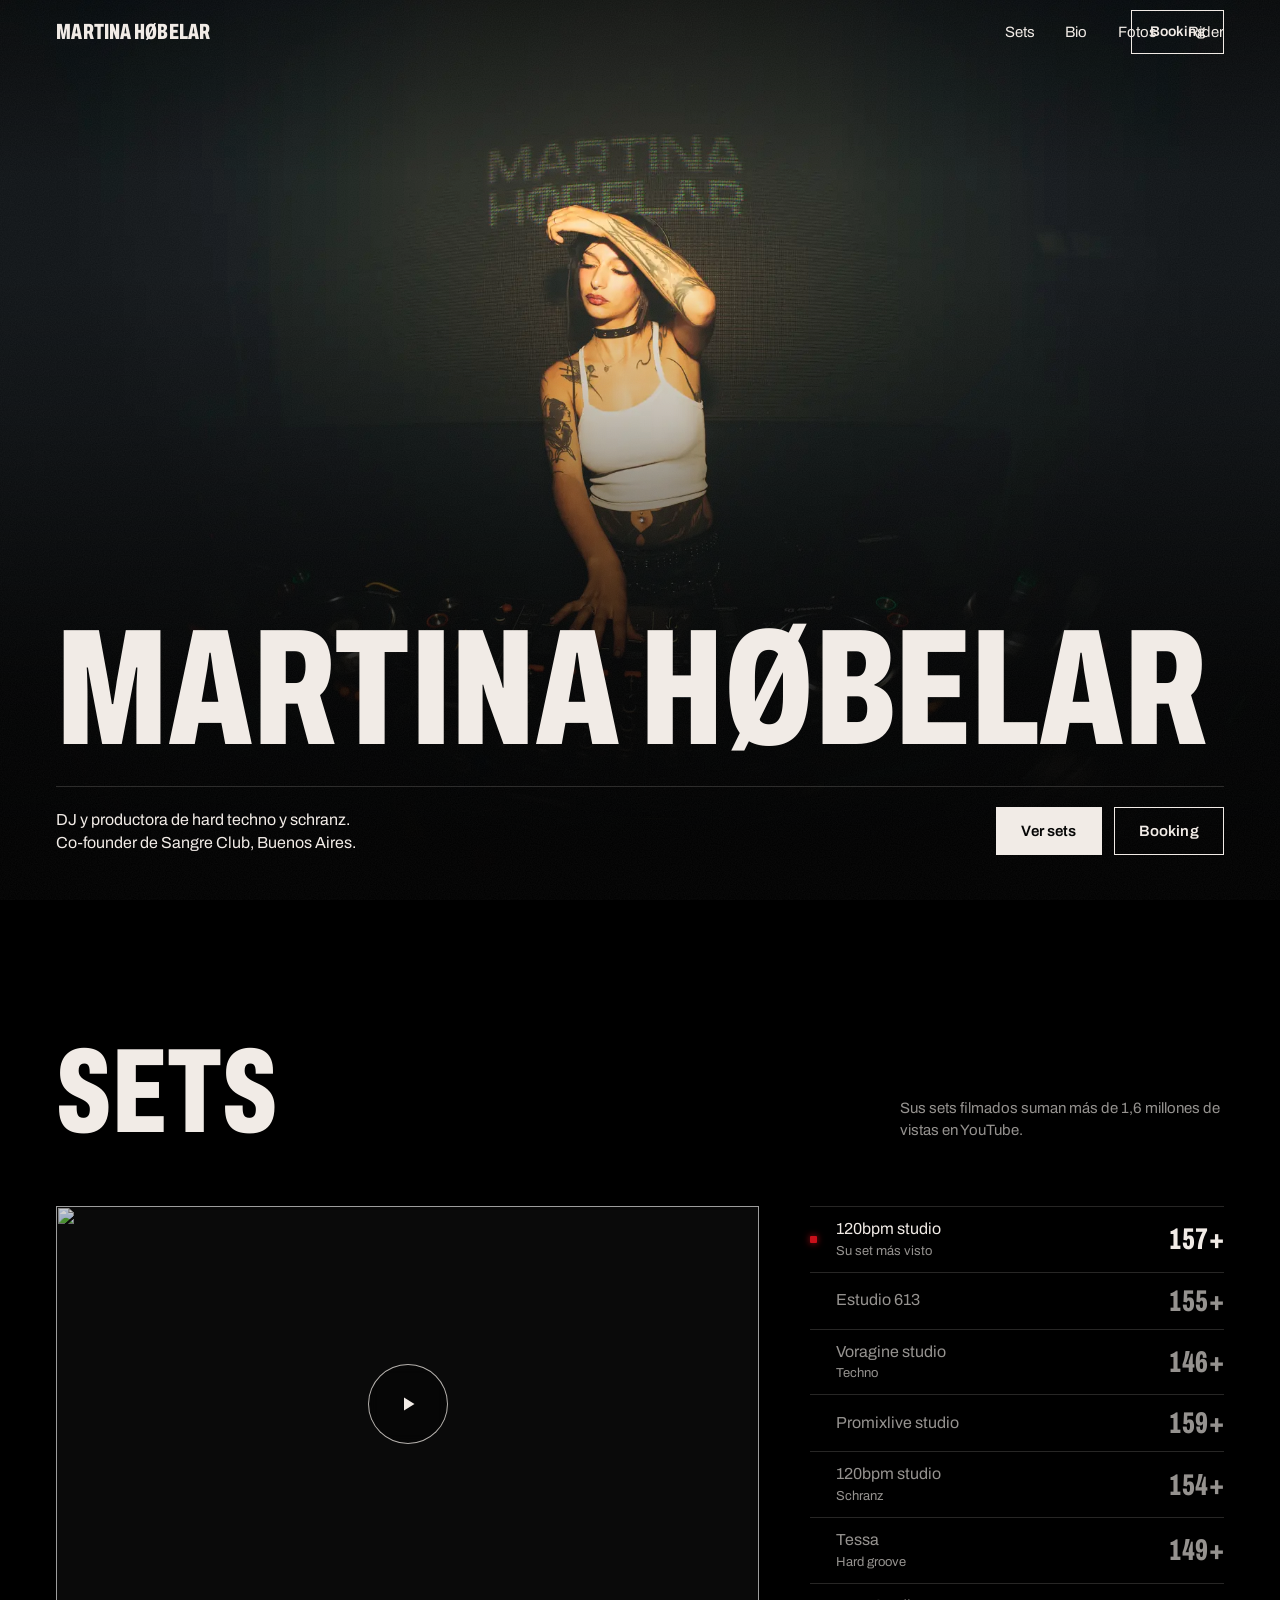
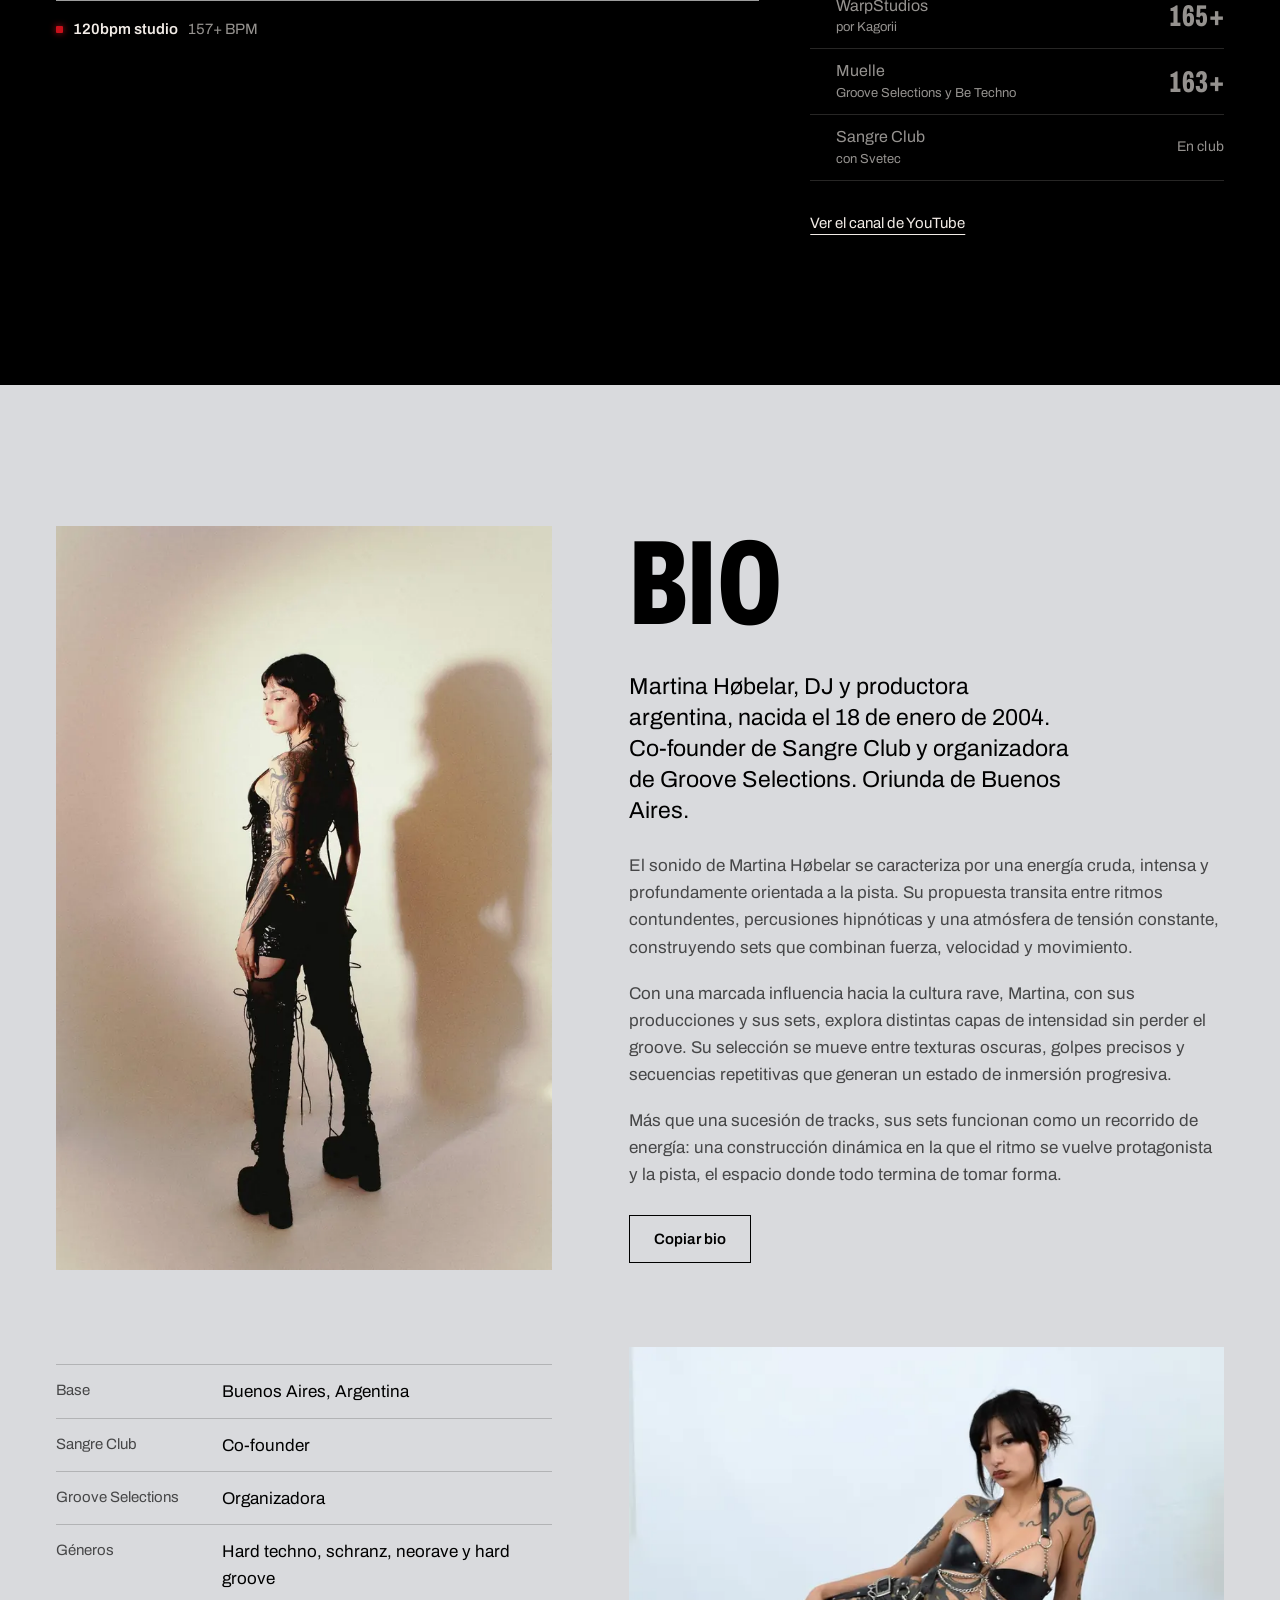
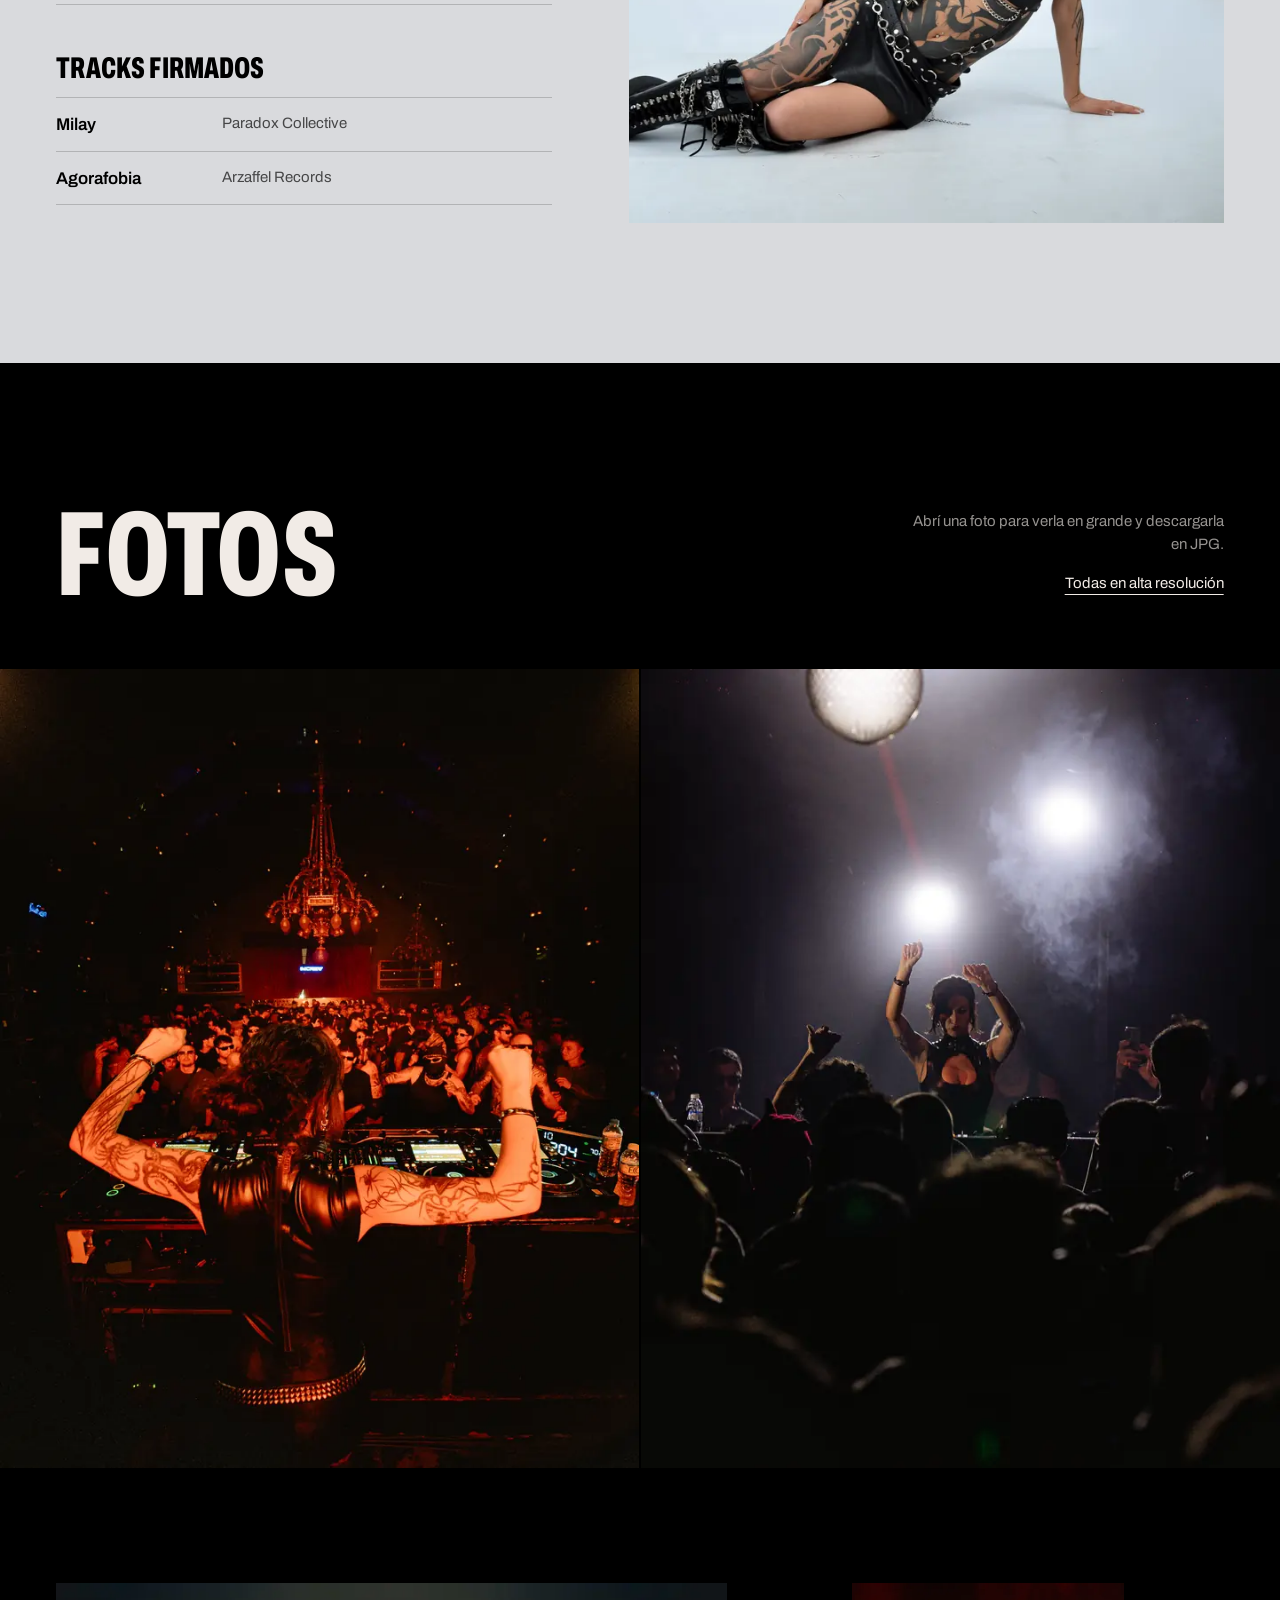
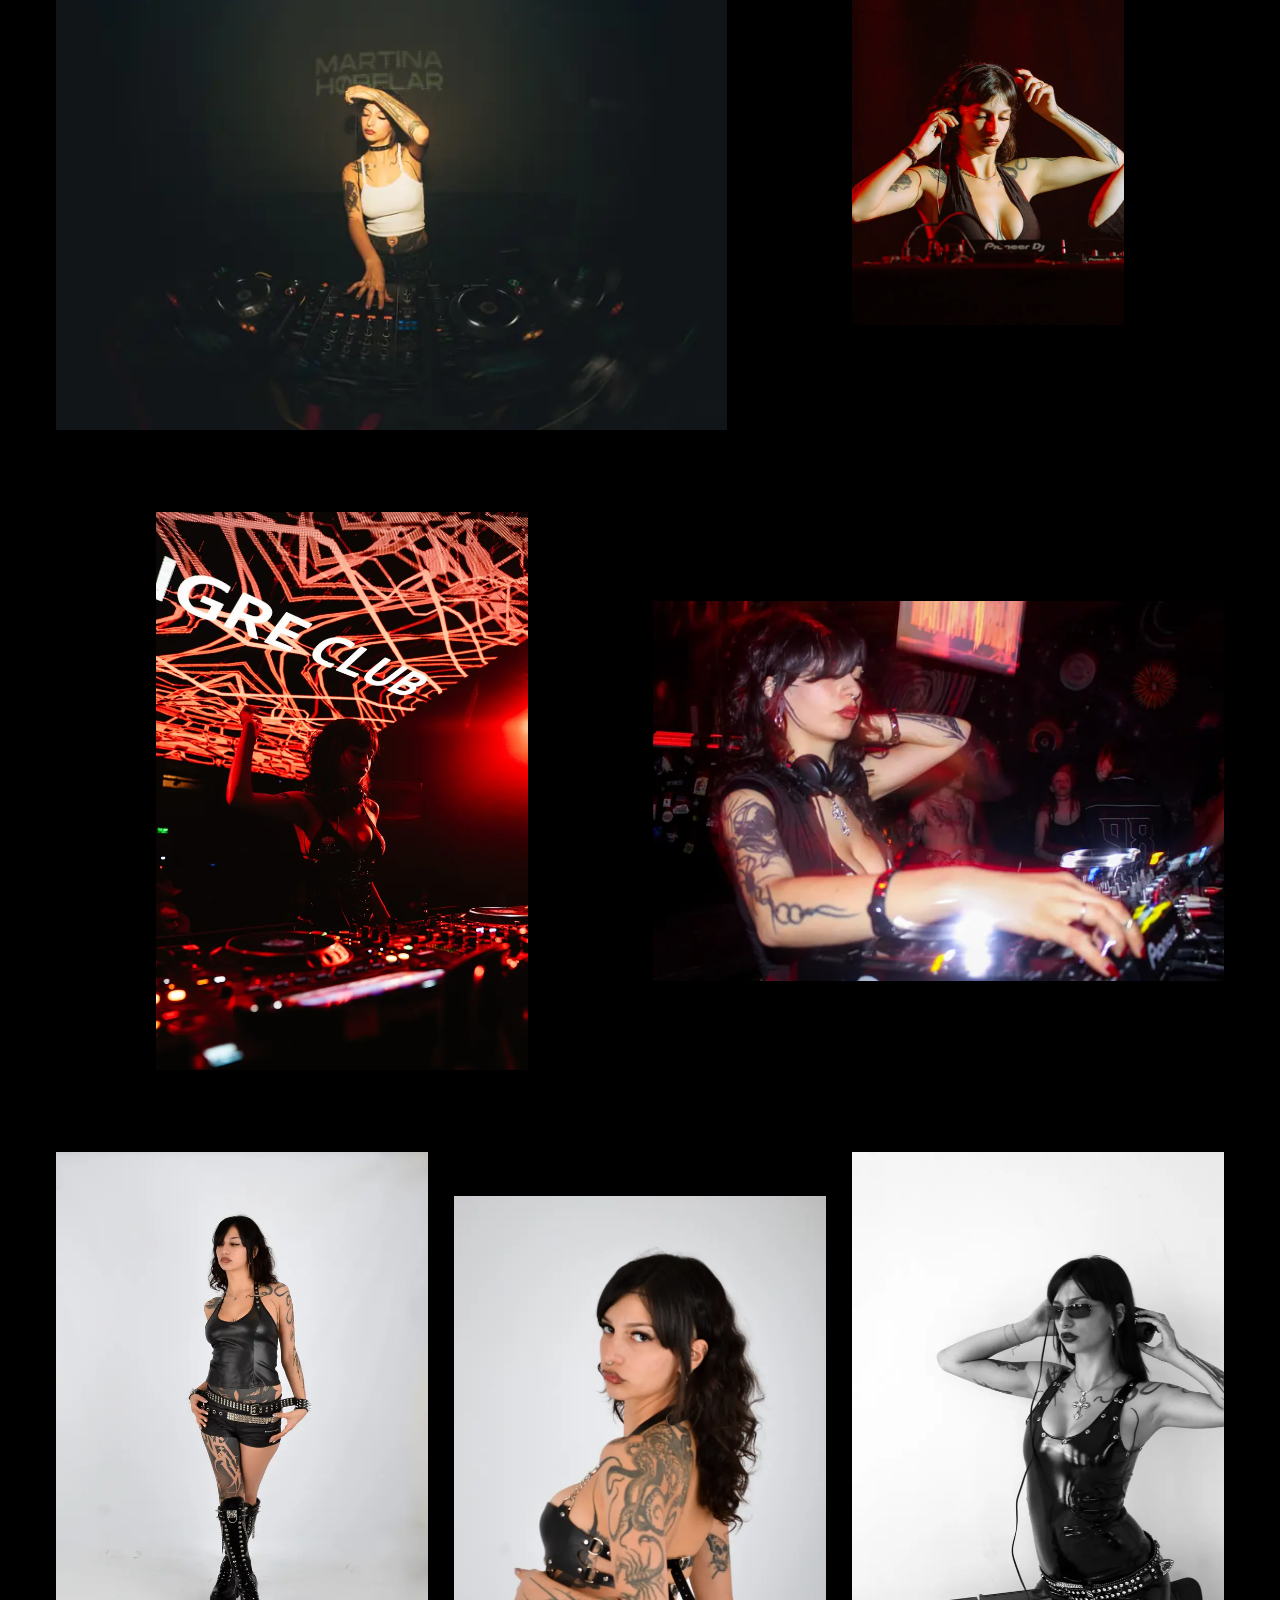
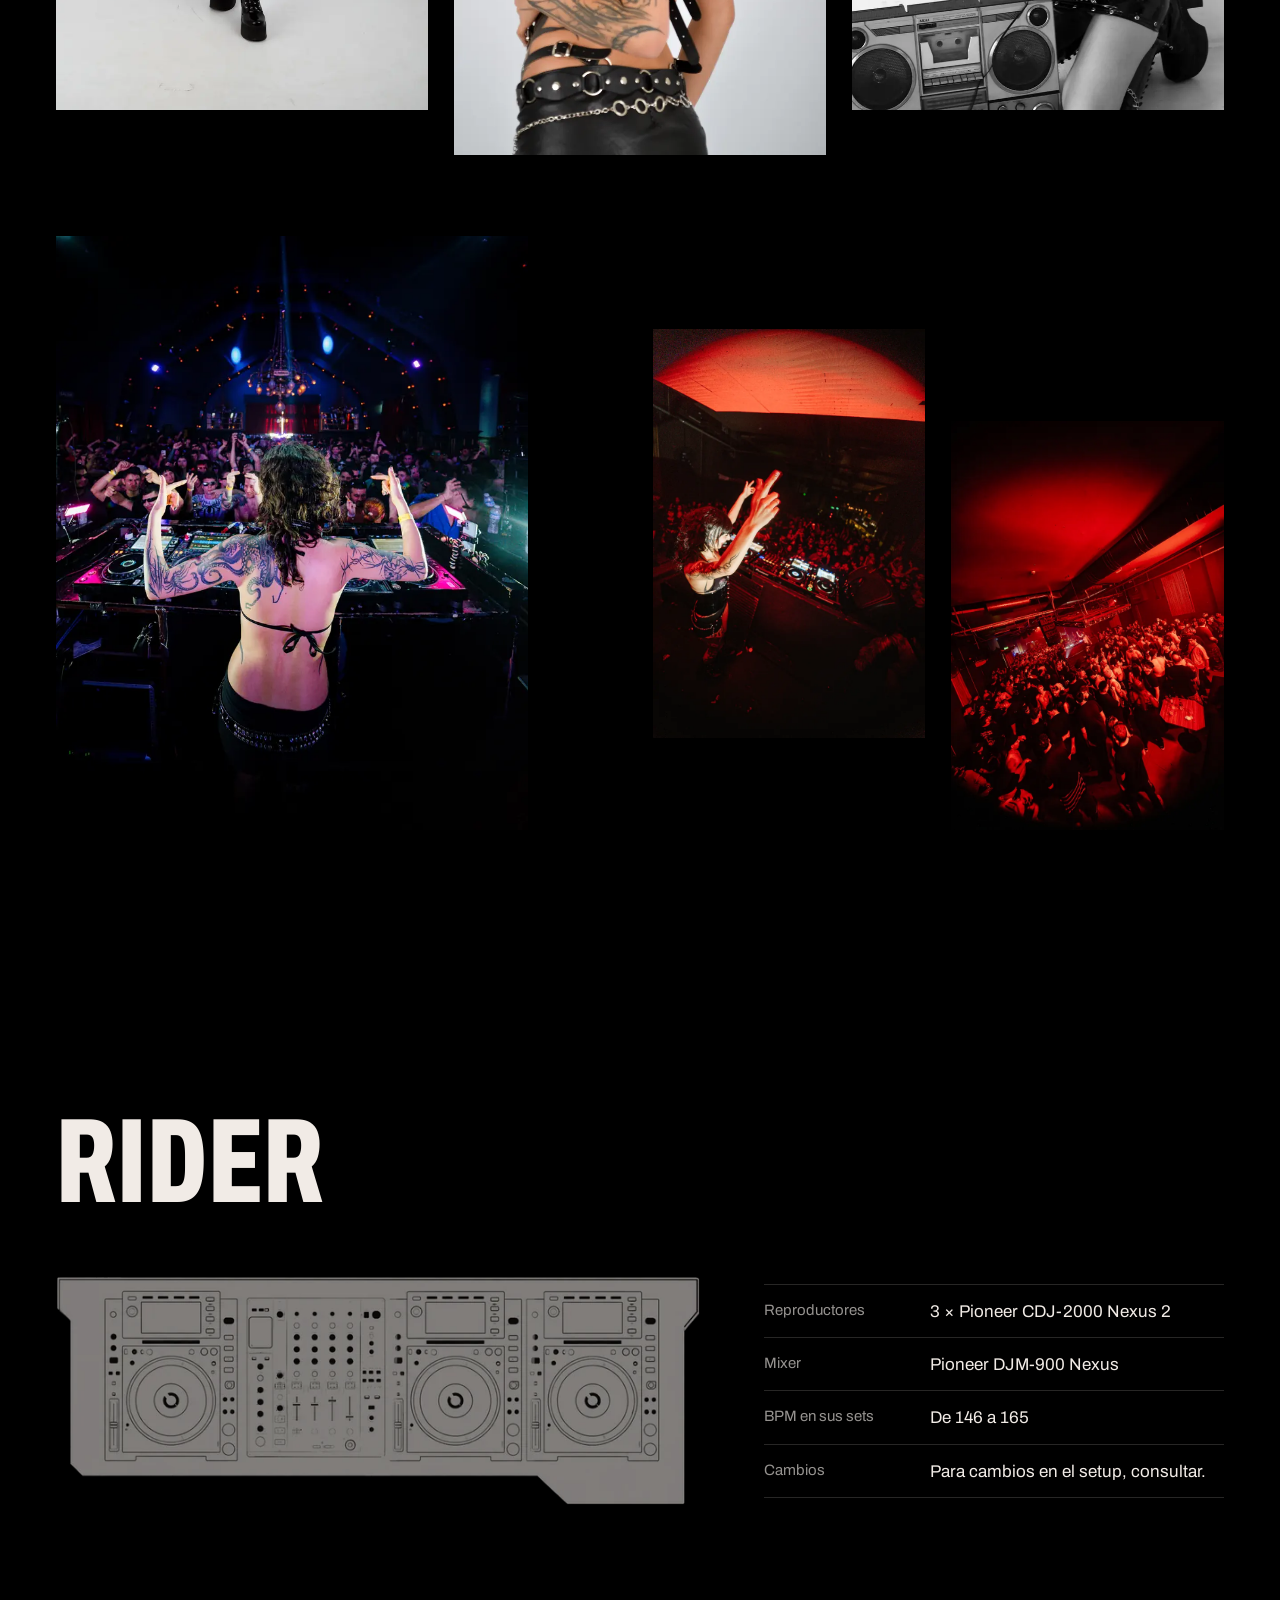
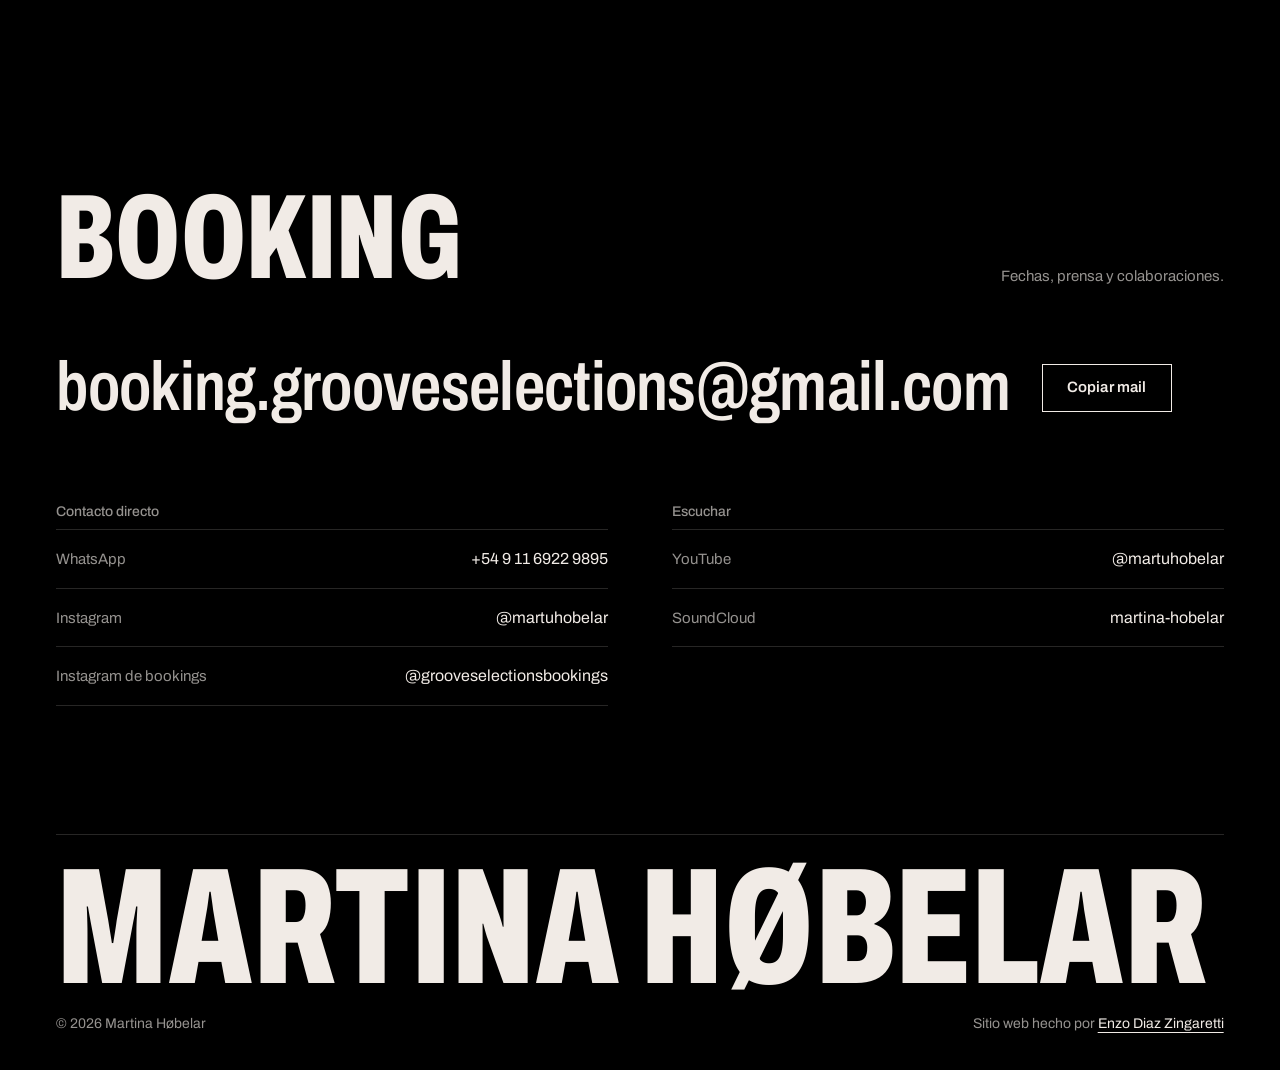
==== index.html @ 50b1f120 "feat: aplica los cambios de Martina: rider, bio nueva y sin gota - Rider con la cabina del presskit " ====
<!DOCTYPE html>
<html lang="es">
<head>
  <meta charset="UTF-8" />
  <meta name="viewport" content="width=device-width, initial-scale=1" />
  <title>Martina Høbelar — Press kit</title>
  <meta name="description" content="Press kit de Martina Høbelar, DJ y productora de hard techno y schranz de Buenos Aires. Sets, bio, fotos, rider y booking." />
  <meta name="keywords" content="Martina Høbelar, Martina Hobelar, DJ hard techno, schranz, Buenos Aires, Sangre Club, press kit, booking" />
  <meta name="author" content="Martina Høbelar" />
  <meta name="theme-color" content="#000000" />
  <meta name="color-scheme" content="dark" />
  <meta name="format-detection" content="telephone=no" />
  <link rel="canonical" href="https://martinahobelar-presskit.vercel.app/" />

  <link rel="icon" href="img/icon.svg?v=2" type="image/svg+xml" />
  <link rel="icon" href="img/icon-32.png?v=2" sizes="32x32" type="image/png" />
  <link rel="icon" href="img/icon-192.png?v=2" sizes="192x192" type="image/png" />
  <link rel="apple-touch-icon" href="img/apple-touch-icon.png?v=2" />

  <!-- Vista previa al compartir: WhatsApp y Telegram no ejecutan JS, todo va acá y con URL absoluta -->
  <meta property="og:type" content="website" />
  <meta property="og:locale" content="es_AR" />
  <meta property="og:site_name" content="Martina Høbelar" />
  <meta property="og:url" content="https://martinahobelar-presskit.vercel.app/" />
  <meta property="og:title" content="Martina Høbelar — Press kit" />
  <meta property="og:description" content="DJ y productora de hard techno y schranz. Sets, bio, fotos, rider y booking." />
  <meta property="og:image" content="https://martinahobelar-presskit.vercel.app/img/og.jpg?v=2" />
  <meta property="og:image:width" content="1200" />
  <meta property="og:image:height" content="630" />
  <meta name="twitter:card" content="summary_large_image" />
  <meta name="twitter:title" content="Martina Høbelar — Press kit" />
  <meta name="twitter:description" content="DJ y productora de hard techno y schranz. Sets, bio, fotos, rider y booking." />
  <meta name="twitter:image" content="https://martinahobelar-presskit.vercel.app/img/og.jpg?v=2" />

  <!-- Una sola tipografía (Archivo variable), servida desde el sitio -->
  <link rel="preload" href="fonts/archivo-latin.woff2" as="font" type="font/woff2" crossorigin />
  <link rel="preload" as="image" imagesrcset="img/hero-1.webp 1920w, img/hero-1-2880.webp 2880w" imagesizes="100vw" media="(min-width: 700px)" fetchpriority="high" />
  <link rel="preload" as="image" href="img/hero-1-m.webp" media="(max-width: 699px)" fetchpriority="high" />
  <link rel="stylesheet" href="style.css?v=5" />

  <script type="application/ld+json">
  {
    "@context": "https://schema.org",
    "@type": "MusicGroup",
    "name": "Martina Høbelar",
    "alternateName": "Martina Hobelar",
    "description": "DJ y productora argentina de hard techno y schranz. Co-founder de Sangre Club.",
    "url": "https://martinahobelar-presskit.vercel.app/",
    "image": "https://martinahobelar-presskit.vercel.app/img/og.jpg?v=2",
    "genre": ["Hard techno", "Schranz", "Neorave", "Hard groove"],
    "foundingLocation": { "@type": "Place", "name": "Buenos Aires, Argentina" },
    "sameAs": [
      "https://www.instagram.com/martuhobelar",
      "https://www.youtube.com/@martuhobelar",
      "https://soundcloud.com/martina-hobelar"
    ]
  }
  </script>
</head>
<body>

  <a class="skip" href="#sets">Saltar al contenido</a>

  <!-- BARRA: la firma y el botón de booking aparecen cuando el inicio queda atrás -->
  <header class="bar has-hero-name" id="bar">
    <a class="bar__mark" href="#inicio">Martina Høbelar</a>
    <div class="bar__right">
      <nav class="bar__nav" aria-label="Secciones">
        <a href="#sets">Sets</a>
        <a href="#bio">Bio</a>
        <a href="#fotos">Fotos</a>
        <a href="#rider">Rider</a>
      </nav>
      <a class="bar__cta btn btn--line btn--sm" href="#booking">Booking</a>
      <button class="bar__menu" id="menuBtn" type="button" aria-expanded="false" aria-controls="menu">Menú</button>
    </div>
  </header>

  <!-- MENÚ EN CELULAR -->
  <div class="menu" id="menu" hidden>
    <nav class="menu__nav" aria-label="Secciones">
      <a href="#sets">Sets</a>
      <a href="#bio">Bio</a>
      <a href="#fotos">Fotos</a>
      <a href="#rider">Rider</a>
      <a href="#booking">Booking</a>
    </nav>
    <a class="menu__mail" href="mailto:booking.grooveselections@gmail.com?subject=Booking%20Martina%20H%C3%B8belar">booking.grooveselections@gmail.com</a>
  </div>

  <main>

    <!-- INICIO: la foto que eligió ella, oscura -->
    <section class="hero" id="inicio" aria-label="Martina Høbelar">
      <picture class="hero__photo">
        <source media="(max-width: 699px)" srcset="img/hero-1-m.webp" />
        <img id="heroImg" src="img/hero-1.webp" srcset="img/hero-1.webp 1920w, img/hero-1-2880.webp 2880w" sizes="100vw" alt="" width="1920" height="1281" fetchpriority="high" />
      </picture>
      <div class="hero__shade" aria-hidden="true"></div>
      <div class="hero__light" aria-hidden="true"></div>

      <div class="hero__content">
        <h1 class="hero__name">
          <span class="hero__first">Martina</span>
          <span class="hero__last">Høbelar</span>
        </h1>
        <div class="hero__foot">
          <p class="hero__lead"><span>DJ y productora de hard techno y schranz.</span> <span>Co&#8209;founder de Sangre Club, Buenos Aires.</span></p>
          <p class="hero__actions">
            <a class="btn btn--solid" href="#sets">Ver sets</a>
            <a class="btn btn--line" href="#booking">Booking</a>
          </p>
        </div>
      </div>
    </section>

    <!-- SETS -->
    <section class="section sets" id="sets" aria-labelledby="sets-title">
      <div class="wrap">
        <header class="head">
          <h2 class="titulo" id="sets-title">Sets</h2>
          <p class="head__note">Sus sets filmados suman más de 1,6 millones de vistas en YouTube.</p>
        </header>

        <div class="sets__grid">
          <div class="player" id="player">
            <button class="player__poster" id="playerPoster" type="button" aria-label="Reproducir el set de 120bpm studio">
              <img id="playerThumb" src="https://i.ytimg.com/vi/n2j-JuCR4as/maxresdefault.jpg" alt="" width="1280" height="720" loading="lazy" decoding="async" />
              <span class="player__play" aria-hidden="true">
                <svg viewBox="0 0 24 24" width="24" height="24"><path d="M8 5.5v13l10.5-6.5z" fill="currentColor"/></svg>
              </span>
            </button>
            <p class="now" aria-live="polite">
              <span class="led now__led" id="nowLed" aria-hidden="true"></span>
              <span class="now__name" id="nowName">120bpm studio</span>
              <span class="now__bpm" id="nowBpm">157+ BPM</span>
            </p>
          </div>

          <div class="sets__list">
            <ol class="tracks" id="tracks">
              <li><button class="track" type="button" data-id="n2j-JuCR4as" data-bpm="157" aria-current="true">
                <span class="track__name">120bpm studio <small>Su set más visto</small></span>
                <span class="track__bpm">157+</span>
              </button></li>
              <li><button class="track" type="button" data-id="VNgkhuu-yEw" data-bpm="155">
                <span class="track__name">Estudio 613</span>
                <span class="track__bpm">155+</span>
              </button></li>
              <li><button class="track" type="button" data-id="sRVCTSkxrvw" data-bpm="146">
                <span class="track__name">Voragine studio <small>Techno</small></span>
                <span class="track__bpm">146+</span>
              </button></li>
              <li><button class="track" type="button" data-id="GW-IPbuvJ1s" data-bpm="159">
                <span class="track__name">Promixlive studio</span>
                <span class="track__bpm">159+</span>
              </button></li>
              <li><button class="track" type="button" data-id="LoGuliua2fk" data-bpm="154">
                <span class="track__name">120bpm studio <small>Schranz</small></span>
                <span class="track__bpm">154+</span>
              </button></li>
              <li><button class="track" type="button" data-id="PhIJKl_IIYc" data-bpm="149">
                <span class="track__name">Tessa <small>Hard groove</small></span>
                <span class="track__bpm">149+</span>
              </button></li>
              <li><button class="track" type="button" data-id="cDr4Sxi5QDE" data-bpm="165">
                <span class="track__name">WarpStudios <small>por Kagorii</small></span>
                <span class="track__bpm">165+</span>
              </button></li>
              <li><button class="track" type="button" data-id="vUzrq51sCeU" data-bpm="163">
                <span class="track__name">Muelle <small>Groove Selections y Be Techno</small></span>
                <span class="track__bpm">163+</span>
              </button></li>
              <li><button class="track" type="button" data-id="smN36SbSzqY">
                <span class="track__name">Sangre Club <small>con Svetec</small></span>
                <span class="track__bpm track__bpm--club">En club</span>
              </button></li>
            </ol>
            <a class="link" href="https://www.youtube.com/@martuhobelar" target="_blank" rel="noopener">Ver el canal de YouTube</a>
          </div>
        </div>
      </div>
    </section>

    <!-- BIO: fondo de estudio, como sus fotos de book -->
    <section class="section bio" id="bio" aria-labelledby="bio-title">
      <div class="wrap bio__grid">
        <div class="bio__intro">
          <h2 class="titulo" id="bio-title">Bio</h2>
          <div class="bio__body" id="bioText">
            <p class="bio__lead">Martina Høbelar, DJ y productora argentina, nacida el 18 de enero de 2004. Co-founder de Sangre Club y organizadora de Groove Selections. Oriunda de Buenos Aires.</p>
            <p>El sonido de Martina Høbelar se caracteriza por una energía cruda, intensa y profundamente orientada a la pista. Su propuesta transita entre ritmos contundentes, percusiones hipnóticas y una atmósfera de tensión constante, construyendo sets que combinan fuerza, velocidad y movimiento.</p>
            <p>Con una marcada influencia hacia la cultura rave, Martina, con sus producciones y sus sets, explora distintas capas de intensidad sin perder el groove. Su selección se mueve entre texturas oscuras, golpes precisos y secuencias repetitivas que generan un estado de inmersión progresiva.</p>
            <p>Más que una sucesión de tracks, sus sets funcionan como un recorrido de energía: una construcción dinámica en la que el ritmo se vuelve protagonista y la pista, el espacio donde todo termina de tomar forma.</p>
          </div>
          <button class="btn btn--ink copy" type="button" data-copy-from="bioText" data-done="Bio copiada">Copiar bio</button>
        </div>

        <figure class="bio__photo bio__photo--a">
          <button class="ph" type="button" data-full="img/fotos/13-1800.webp" data-jpg="img/fotos/13.jpg"><img src="img/bio-a.webp" srcset="img/bio-a-700.webp 700w, img/bio-a.webp 1100w" sizes="(max-width: 900px) calc(100vw - 40px), min(42vw, 560px)" alt="Retrato de estudio de Martina Høbelar de pie, de perfil, con corset de vinilo y botas altas, y su sombra en la pared" width="1100" height="1650" loading="lazy" decoding="async" /></button>
        </figure>

        <figure class="bio__photo bio__photo--b">
          <button class="ph" type="button" data-full="img/fotos/14-1800.webp" data-jpg="img/fotos/14.jpg"><img src="img/bio-b.webp" srcset="img/bio-b-700.webp 700w, img/bio-b.webp 1100w" sizes="(max-width: 900px) calc(100vw - 40px), min(50vw, 660px)" alt="Retrato de estudio de Martina Høbelar recostada en el piso, con arnés de cuero y cadenas" width="1100" height="880" loading="lazy" decoding="async" /></button>
        </figure>

        <div class="bio__data">
          <dl class="facts">
            <div><dt>Base</dt><dd>Buenos Aires, Argentina</dd></div>
            <div><dt>Sangre Club</dt><dd>Co-founder</dd></div>
            <div><dt>Groove Selections</dt><dd>Organizadora</dd></div>
            <div><dt>Géneros</dt><dd>Hard techno, schranz, neorave y hard groove</dd></div>
          </dl>

          <h3 class="bio__sub">Tracks firmados</h3>
          <dl class="signed">
            <div><dt>Milay</dt><dd>Paradox Collective</dd></div>
            <div><dt>Agorafobia</dt><dd>Arzaffel Records</dd></div>
          </dl>
        </div>
      </div>
    </section>

    <!-- FOTOS -->
    <section class="section fotos" id="fotos" aria-labelledby="fotos-title">
      <div class="wrap">
        <header class="head">
          <h2 class="titulo" id="fotos-title">Fotos</h2>
          <div class="head__side">
            <p class="head__note">Abrí una foto para verla en grande y descargarla en JPG.</p>
            <p class="head__links">
              <a class="link" href="https://drive.google.com/drive/folders/1-7IrYXT3BnX-Fd2C0S11LaW-b3dNYXuP" target="_blank" rel="noopener">Todas en alta resolución</a>
            </p>
          </div>
        </header>
      </div>

      <!-- Las dos que ella marcó como épicas, a todo el ancho -->
      <div class="diptych">
        <button class="ph" type="button" data-full="img/fotos/03-1800.webp" data-jpg="img/fotos/03.jpg"><img src="img/hero-2.webp" srcset="img/fotos/03-720.webp 720w, img/hero-2.webp 1600w" sizes="(max-width: 699px) 100vw, 50vw" alt="Martina de espaldas en la cabina, frente a la pista iluminada de rojo" width="1600" height="2000" loading="lazy" decoding="async" /></button>
        <button class="ph" type="button" data-full="img/fotos/06-1800.webp" data-jpg="img/fotos/06.jpg"><img src="img/hero-3.webp" srcset="img/fotos/06-720.webp 720w, img/hero-3.webp 1600w" sizes="(max-width: 699px) 100vw, 50vw" alt="Martina con los brazos en alto bajo los reflectores" width="1600" height="2000" loading="lazy" decoding="async" /></button>
      </div>

      <div class="wrap">
        <ul class="grid" id="grid">
          <li class="g-01"><button class="ph" type="button" data-full="img/fotos/01-1800.webp" data-jpg="img/fotos/01.jpg"><img src="img/fotos/01-720.webp" srcset="img/fotos/01-720.webp 720w, img/fotos/01-1800.webp 1800w" sizes="(max-width: 699px) calc(100vw - 40px), min(52vw, 760px)" alt="Martina Høbelar en la cabina, con su nombre proyectado detrás" width="720" height="480" loading="lazy" decoding="async" /></button></li>
          <li class="g-05"><button class="ph" type="button" data-full="img/fotos/05-1800.webp" data-jpg="img/fotos/05.jpg"><img src="img/fotos/05-720.webp" srcset="img/fotos/05-720.webp 720w, img/fotos/05-1800.webp 1076w" sizes="(max-width: 699px) calc(50vw - 26px), min(21vw, 310px)" alt="Martina con auriculares en la cabina, con luz roja" width="720" height="903" loading="lazy" decoding="async" /></button></li>
          <li class="g-02"><button class="ph" type="button" data-full="img/fotos/02-1800.webp" data-jpg="img/fotos/02.jpg"><img src="img/fotos/02-720.webp" srcset="img/fotos/02-720.webp 720w, img/fotos/02-1800.webp 1365w" sizes="(max-width: 699px) calc(50vw - 26px), min(29vw, 420px)" alt="Martina en la cabina de Sangre Club, bajo la gráfica del club" width="720" height="1080" loading="lazy" decoding="async" /></button></li>
          <li class="g-10"><button class="ph" type="button" data-full="img/fotos/10-1800.webp" data-jpg="img/fotos/10.jpg"><img src="img/fotos/10-720.webp" srcset="img/fotos/10-720.webp 720w, img/fotos/10-1800.webp 1800w" sizes="(max-width: 699px) calc(100vw - 40px), min(45vw, 645px)" alt="Martina mezclando en primer plano, con luz roja" width="720" height="480" loading="lazy" decoding="async" /></button></li>
          <li class="g-04"><button class="ph" type="button" data-full="img/fotos/04-1800.webp?v=2" data-jpg="img/fotos/04.jpg?v=2"><img src="img/fotos/04-720.webp?v=2" srcset="img/fotos/04-720.webp?v=2 720w, img/fotos/04-1800.webp?v=2 1365w" sizes="(max-width: 699px) calc(50vw - 26px), min(29vw, 420px)" alt="Retrato de estudio de Martina de pie, con top de cuero y botas" width="720" height="1080" loading="lazy" decoding="async" /></button></li>
          <li class="g-11"><button class="ph" type="button" data-full="img/fotos/11-1800.webp" data-jpg="img/fotos/11.jpg"><img src="img/fotos/11-720.webp" srcset="img/fotos/11-720.webp 720w, img/fotos/11-1800.webp 1365w" sizes="(max-width: 699px) calc(50vw - 26px), min(29vw, 420px)" alt="Retrato de estudio de Martina, de espaldas, con los tatuajes a la vista" width="720" height="1080" loading="lazy" decoding="async" /></button></li>
          <li class="g-07"><button class="ph" type="button" data-full="img/fotos/07-1800.webp?v=2" data-jpg="img/fotos/07.jpg?v=2"><img src="img/fotos/07-720.webp?v=2" srcset="img/fotos/07-720.webp?v=2 720w, img/fotos/07-1800.webp?v=2 1800w" sizes="(max-width: 699px) calc(100vw - 40px), min(29vw, 420px)" alt="Retrato de estudio de Martina en blanco y negro, con vestido de látex y un radiograbador" width="720" height="1080" loading="lazy" decoding="async" /></button></li>
          <li class="g-09"><button class="ph" type="button" data-full="img/fotos/09-1800.webp" data-jpg="img/fotos/09.jpg"><img src="img/fotos/09-720.webp" srcset="img/fotos/09-720.webp 720w, img/fotos/09-1800.webp 1652w" sizes="(max-width: 699px) calc(50vw - 26px), min(37vw, 535px)" alt="Martina de espaldas frente a un salón lleno" width="720" height="906" loading="lazy" decoding="async" /></button></li>
          <li class="g-12"><button class="ph" type="button" data-full="img/fotos/12-1800.webp" data-jpg="img/fotos/12.jpg"><img src="img/fotos/12-720.webp" srcset="img/fotos/12-720.webp 720w, img/fotos/12-1800.webp 1365w" sizes="(max-width: 699px) calc(50vw - 26px), min(21vw, 310px)" alt="Martina con el brazo en alto en la cabina de Sangre Club" width="720" height="1080" loading="lazy" decoding="async" /></button></li>
          <li class="g-08"><button class="ph" type="button" data-full="img/fotos/08-1800.webp" data-jpg="img/fotos/08.jpg"><img src="img/fotos/08-720.webp" srcset="img/fotos/08-720.webp 720w, img/fotos/08-1800.webp 1365w" sizes="(max-width: 699px) calc(100vw - 40px), min(21vw, 310px)" alt="La pista de Sangre Club llena, con luz roja" width="720" height="1080" loading="lazy" decoding="async" /></button></li>
        </ul>
      </div>
    </section>

    <!-- RIDER -->
    <section class="section rider" id="rider" aria-labelledby="rider-title">
      <div class="wrap">
        <header class="head">
          <h2 class="titulo" id="rider-title">Rider</h2>
        </header>

        <div class="rider__grid">
          <figure class="rider__setup">
            <img src="img/rider-cabina.webp" srcset="img/rider-cabina-720.webp 720w, img/rider-cabina.webp 1385w" sizes="(max-width: 980px) calc(100vw - 40px), min(55vw, 760px)" alt="Disposición de la cabina vista desde arriba: una CDJ, el mixer y dos CDJ más" width="1385" height="492" loading="lazy" decoding="async" />
          </figure>

          <dl class="spec">
            <div><dt>Reproductores</dt><dd>3 × Pioneer CDJ-2000 Nexus 2</dd></div>
            <div><dt>Mixer</dt><dd>Pioneer DJM-900 Nexus</dd></div>
            <div><dt>BPM en sus sets</dt><dd>De 146 a 165</dd></div>
            <div><dt>Cambios</dt><dd>Para cambios en el setup, consultar.</dd></div>
          </dl>
        </div>
      </div>
    </section>

    <!-- BOOKING -->
    <section class="section booking" id="booking" aria-labelledby="booking-title">
      <div class="wrap">
        <header class="head">
          <h2 class="titulo" id="booking-title">Booking</h2>
          <p class="head__note">Fechas, prensa y colaboraciones.</p>
        </header>

        <div class="booking__mailrow">
          <a class="booking__mail" href="mailto:booking.grooveselections@gmail.com?subject=Booking%20Martina%20H%C3%B8belar">booking.<wbr />grooveselections<wbr />@gmail.com</a>
          <button class="btn btn--line copy" type="button" data-copy="booking.grooveselections@gmail.com" data-done="Mail copiado">Copiar mail</button>
        </div>

        <div class="booking__groups">
          <div class="booking__group">
            <h3 class="booking__label">Contacto directo</h3>
            <ul class="ways">
              <li><a href="https://wa.me/5491169229895?text=Hola%2C%20te%20escribo%20por%20una%20fecha%20para%20Martina%20H%C3%B8belar." target="_blank" rel="noopener"><span class="ways__label">WhatsApp</span> <span class="ways__value">+54 9 11 6922 9895</span></a></li>
              <li><a href="https://www.instagram.com/martuhobelar" target="_blank" rel="noopener"><span class="ways__label">Instagram</span> <span class="ways__value">@martuhobelar</span></a></li>
              <li><a href="https://www.instagram.com/grooveselectionsbookings" target="_blank" rel="noopener"><span class="ways__label">Instagram de bookings</span> <span class="ways__value">@grooveselectionsbookings</span></a></li>
            </ul>
          </div>
          <div class="booking__group">
            <h3 class="booking__label">Escuchar</h3>
            <ul class="ways">
              <li><a href="https://www.youtube.com/@martuhobelar" target="_blank" rel="noopener"><span class="ways__label">YouTube</span> <span class="ways__value">@martuhobelar</span></a></li>
              <li><a href="https://soundcloud.com/martina-hobelar" target="_blank" rel="noopener"><span class="ways__label">SoundCloud</span> <span class="ways__value">martina-hobelar</span></a></li>
            </ul>
          </div>
        </div>
      </div>
    </section>

  </main>

  <footer class="foot">
    <div class="wrap foot__row">
      <p class="foot__sign" aria-hidden="true">Martina Høbelar</p>
      <p>© <span id="year">2026</span> Martina Høbelar</p>
      <!-- Crédito de autoría: fijo en todos los sitios -->
      <p class="foot__credit">Sitio web hecho por <a href="https://portfolio-kexxy.vercel.app" target="_blank" rel="noopener">Enzo Diaz Zingaretti</a></p>
    </div>
  </footer>

  <!-- Aviso para lectores de pantalla cuando algo se copia -->
  <p class="sr-only" id="announcer" role="status" aria-live="polite"></p>

  <!-- VISOR DE FOTOS -->
  <dialog class="viewer" id="viewer" aria-label="Visor de fotos">
    <img class="viewer__img" id="viewerImg" alt="" />
    <div class="viewer__bar">
      <span class="viewer__count" id="viewerCount"></span>
      <a class="viewer__dl btn btn--line btn--sm" id="viewerDl" href="#" download>Descargar JPG</a>
      <button class="viewer__btn" id="viewerPrev" type="button" aria-label="Foto anterior">
        <svg viewBox="0 0 24 24" width="20" height="20"><path d="M15 5l-7 7 7 7" fill="none" stroke="currentColor" stroke-width="1.6"/></svg>
      </button>
      <button class="viewer__btn" id="viewerNext" type="button" aria-label="Foto siguiente">
        <svg viewBox="0 0 24 24" width="20" height="20"><path d="M9 5l7 7-7 7" fill="none" stroke="currentColor" stroke-width="1.6"/></svg>
      </button>
      <button class="viewer__btn" id="viewerClose" type="button" aria-label="Cerrar" autofocus>
        <svg viewBox="0 0 24 24" width="20" height="20"><path d="M6 6l12 12M18 6L6 18" fill="none" stroke="currentColor" stroke-width="1.6"/></svg>
      </button>
    </div>
  </dialog>

  <script src="script.js?v=5" defer></script>
</body>
</html>
---- style.css ----
/* ==========================================================
   Martina Høbelar — press kit

   La sala a oscuras. El rojo de su presskit 2025 aparece en sus
   fotos, en la luz que late con sus BPM y en un led chico que
   marca lo que está activo, como los de una cabina.
   Una sola familia, Archivo variable: extra condensada y en
   mayúsculas para el nombre y los títulos, normal para leer.
   ========================================================== */

@font-face {
  font-family: 'Archivo';
  src: url('fonts/archivo-latin.woff2') format('woff2');
  font-weight: 100 900;
  font-stretch: 62% 125%;
  font-display: swap;
}

:root {
  --sala: #000;                         /* la sala a oscuras */
  --sangre: #c8101a;                    /* el rojo de su presskit 2025 */
  --hueso: #f1ebe6;                     /* texto sobre negro */
  --humo: rgba(241, 235, 230, 0.62);
  --linea: rgba(241, 235, 230, 0.16);
  --estudio: #d9dadd;                   /* el fondo de su book */
  --tinta: #000;
  --tinta-2: rgba(0, 0, 0, 0.68);
  --tinta-linea: rgba(0, 0, 0, 0.18);

  --font: 'Archivo', system-ui, -apple-system, 'Segoe UI', Roboto, sans-serif;

  --gutter: clamp(20px, 4.4vw, 64px);
  --ancho: 1312px;
  --bar: 64px;
  --tramo: clamp(88px, 11vw, 160px);   /* aire entre secciones */

  /* capas */
  --z-grano: 50;
  --z-video: 51;
  --z-menu: 65;
  --z-barra: 70;

  /* un golpe dura 60 s / BPM; --bpm cambia con el set elegido.
     El cálculo va en cada animación para que tome el --bpm de ahí */
  --bpm: 157;
  --ataque: cubic-bezier(0.12, 0.8, 0.28, 1);
}

*,
*::before,
*::after { box-sizing: border-box; }

html {
  scroll-behavior: smooth;
  scroll-padding-top: var(--bar);
  -webkit-text-size-adjust: 100%;
}

body {
  margin: 0;
  background: var(--sala);
  color: var(--hueso);
  font-family: var(--font);
  font-size: 17px;
  line-height: 1.6;
  -webkit-font-smoothing: antialiased;
  -moz-osx-font-smoothing: grayscale;
}

/* Grano de película muy leve, como el de sus fotos. El video queda por encima */
body::after {
  content: '';
  position: fixed;
  inset: 0;
  z-index: var(--z-grano);
  pointer-events: none;
  opacity: 0.05;
  background-image: url("data:image/svg+xml,%3Csvg xmlns='http://www.w3.org/2000/svg' width='180' height='180'%3E%3Cfilter id='g'%3E%3CfeTurbulence type='fractalNoise' baseFrequency='.85' numOctaves='2' stitchTiles='stitch'/%3E%3CfeColorMatrix values='0 0 0 0 1 0 0 0 0 1 0 0 0 0 1 0 0 0 .9 0'/%3E%3C/filter%3E%3Crect width='100%25' height='100%25' filter='url(%23g)'/%3E%3C/svg%3E");
}

img,
svg { display: block; max-width: 100%; }

a { color: inherit; }

button { font-family: inherit; }

::selection { background: var(--sangre); color: #fff; }

:focus-visible {
  outline: 2px solid var(--hueso);
  outline-offset: 4px;
}

.wrap {
  width: min(100% - 2 * var(--gutter), var(--ancho));
  margin-inline: auto;
}

.sr-only {
  position: absolute;
  width: 1px;
  height: 1px;
  margin: -1px;
  padding: 0;
  overflow: hidden;
  clip: rect(0 0 0 0);
  white-space: nowrap;
  border: 0;
}

/* El rasgo de la marca: Archivo extra condensada, en mayúsculas */
.hero__name,
.titulo,
.bar__mark,
.menu__nav a,
.foot__sign,
.bio__sub,
.track__bpm {
  font-stretch: 62%;
  font-weight: 800;
  text-transform: uppercase;
  letter-spacing: 0.005em;
}

/* Led: lo que está activo (sección, set elegido), como en una cabina */
.led {
  display: inline-block;
  flex: none;
  width: 7px;
  height: 7px;
  border-radius: 1px;
  background: var(--sangre);
  box-shadow: 0 0 6px 1px rgba(200, 16, 26, 0.55);
}

.skip {
  position: absolute;
  left: var(--gutter);
  top: -100px;
  z-index: 100;
  padding: 12px 16px;
  background: var(--hueso);
  color: var(--tinta);
  font-size: 15px;
  text-decoration: none;
}
.skip:focus { top: 10px; }

/* ----------------------------------------------------------
   Botones y enlaces: mínimo 44 px de alto para tocar
   ---------------------------------------------------------- */
.btn {
  display: inline-flex;
  align-items: center;
  justify-content: center;
  min-height: 48px;
  padding: 0 24px;
  border: 1px solid var(--hueso);
  background: transparent;
  color: var(--hueso);
  font: 600 15px/1 var(--font);
  letter-spacing: 0.01em;
  text-decoration: none;
  white-space: nowrap;
  cursor: pointer;
  transition: background-color 0.2s ease, color 0.2s ease, border-color 0.2s ease;
}
.btn--solid {
  background: var(--hueso);
  color: var(--tinta);
}
.btn--solid:hover { background: #fff; border-color: #fff; }
.btn--line:hover {
  background: var(--hueso);
  color: var(--tinta);
}
.btn--sm {
  min-height: 44px;
  padding: 0 18px;
  font-size: 14px;
}
/* sobre el fondo de estudio */
.btn--ink {
  border-color: var(--tinta);
  color: var(--tinta);
}
.btn--ink:hover {
  background: var(--tinta);
  color: var(--estudio);
}
.btn.is-done { pointer-events: none; }

.link {
  display: inline-flex;
  align-items: center;
  min-height: 44px;
  font-size: 15px;
  text-decoration: underline;
  text-decoration-thickness: 1px;
  text-underline-offset: 6px;
  transition: text-underline-offset 0.25s ease;
}
.link:hover { text-underline-offset: 3px; }

/* ----------------------------------------------------------
   Barra
   ---------------------------------------------------------- */
.bar {
  position: fixed;
  inset: 0 0 auto;
  z-index: var(--z-barra);
  height: var(--bar);
  display: flex;
  align-items: center;
  justify-content: space-between;
  gap: 20px;
  padding-inline: var(--gutter);
  border-bottom: 1px solid transparent;
  transition: background-color 0.4s ease, border-color 0.4s ease;
}
.bar.is-solid {
  background: var(--sala);
  border-color: var(--linea);
}

.bar__mark {
  display: flex;
  align-items: center;
  min-height: 44px;
  font-size: 22px;
  line-height: 1;
  text-decoration: none;
  transition: opacity 0.3s ease, visibility 0s linear 0s;
}

.bar__right {
  display: flex;
  align-items: center;
  gap: clamp(16px, 2.4vw, 36px);
}

.bar__nav {
  display: flex;
  gap: clamp(20px, 2.4vw, 36px);
  font-size: 15px;
}
.bar.is-ready .bar__nav { transition: transform 0.45s var(--ataque); }
/* arriba de todo el botón de booking no está y el menú ocupa su lugar;
   al bajar, el menú se corre y le hace espacio (--cta-room lo mide script.js) */
.bar.has-hero-name:not(.is-open) .bar__nav { transform: translateX(var(--cta-room, 0px)); }
.bar__nav a {
  position: relative;
  display: inline-flex;
  align-items: center;
  min-height: 44px;
  text-decoration: none;
  background: linear-gradient(currentColor, currentColor) left 75% / 0 1px no-repeat;
  transition: background-size 0.3s ease;
}
.bar__nav a:hover { background-size: 100% 1px; }

.bar__cta { transition: opacity 0.3s ease, visibility 0s linear 0s, background-color 0.2s ease, color 0.2s ease; }
/* en la sección de booking el botón queda lleno */
.bar__cta[aria-current='true'] {
  background: var(--hueso);
  color: var(--tinta);
}

/* la firma y el botón aparecen cuando el nombre grande ya no se ve */
.bar.has-hero-name:not(.is-open) .bar__mark,
.bar.has-hero-name .bar__cta,
.bar.is-open .bar__cta {
  opacity: 0;
  visibility: hidden;
  transition: opacity 0.3s ease, visibility 0s linear 0.3s;
}

.bar__menu {
  display: none;
  justify-content: center;
  min-width: 44px;
  min-height: 44px;
  padding: 0 2px;
  border: 0;
  background: none;
  color: var(--hueso);
  font-size: 15px;
  cursor: pointer;
}

/* el led marca en qué sección estás */
.bar__nav a::before,
.menu__nav a::before {
  content: '';
  position: absolute;
  top: 50%;
  left: -14px;
  width: 6px;
  height: 6px;
  margin-top: -3px;
  border-radius: 1px;
  background: var(--sangre);
  box-shadow: 0 0 6px 1px rgba(200, 16, 26, 0.55);
  opacity: 0;
  transform: scale(0.5);
  transition: opacity 0.25s ease, transform 0.35s var(--ataque);
}
.bar__nav a[aria-current='true']::before,
.menu__nav a[aria-current='true']::before {
  opacity: 1;
  transform: none;
}

.menu {
  position: fixed;
  inset: 0;
  z-index: var(--z-menu);
  background: var(--sala);
  padding: calc(var(--bar) + 32px) var(--gutter) max(32px, env(safe-area-inset-bottom));
  display: flex;
  flex-direction: column;
  justify-content: space-between;
  overflow-y: auto;
}
.menu[hidden] { display: none; }
.menu__nav {
  display: flex;
  flex-direction: column;
}
.menu__nav a {
  position: relative;
  align-self: flex-start;
  font-size: clamp(56px, 17vw, 104px);
  line-height: 0.98;
  text-decoration: none;
  padding-block: 4px;
}
.menu__nav a::before {
  top: auto;
  left: auto;
  right: -0.26em;
  bottom: 0.2em;
  width: 0.11em;
  height: 0.11em;
  margin-top: 0;
}
.menu__mail {
  display: inline-flex;
  align-items: center;
  min-height: 44px;
  margin-top: 32px;
  font-size: 15px;
  color: var(--humo);
  text-decoration: none;
  overflow-wrap: anywhere;
}

/* ----------------------------------------------------------
   Inicio
   ---------------------------------------------------------- */
.hero {
  position: relative;
  min-height: 100vh;
  min-height: 100svh;
  display: flex;
  align-items: flex-end;
  overflow: hidden;
  isolation: isolate;
}

.hero__photo img {
  position: absolute;
  inset: 0;
  width: 100%;
  height: 100%;
  object-fit: cover;
  object-position: 50% 30%;
  z-index: -3;
}

.hero__shade {
  position: absolute;
  inset: 0;
  z-index: -2;
  background:
    linear-gradient(180deg, rgba(0, 0, 0, 0.55) 0%, rgba(0, 0, 0, 0) 20%),
    linear-gradient(0deg, #000 0%, rgba(0, 0, 0, 0.84) 24%, rgba(0, 0, 0, 0.2) 54%, rgba(0, 0, 0, 0) 70%);
}

/* La luz roja que sube del piso con cada golpe */
.hero__light {
  position: absolute;
  inset: 0;
  z-index: -1;
  pointer-events: none;
  opacity: 0;
  mix-blend-mode: screen;
  background: radial-gradient(70% 60% at 50% 104%, rgba(200, 16, 26, 0.95), rgba(200, 16, 26, 0.35) 45%, rgba(200, 16, 26, 0) 75%);
}

.hero__content {
  width: 100%;
  padding: 0 var(--gutter) clamp(24px, 5vh, 56px);
}

/* El nombre en una línea: mide 6,96 veces el cuerpo */
.hero__name {
  margin: 0;
  font-size: min(250px, (100vw - 2 * var(--gutter)) / 7.05);
  line-height: 0.84;
  color: var(--hueso);
}
.hero__first,
.hero__last { white-space: nowrap; }

.hero__foot {
  display: flex;
  align-items: center;
  justify-content: space-between;
  gap: 20px 48px;
  margin-top: clamp(20px, 3vh, 32px);
  padding-top: 20px;
  border-top: 1px solid var(--linea);
}

.hero__lead {
  margin: 0;
  font-size: clamp(16px, 1.25vw, 19px);
  line-height: 1.45;
}
.hero__lead span { display: block; }

.hero__actions {
  display: flex;
  gap: 12px;
  margin: 0;
}

/* Ocho golpes al entrar, a los BPM del primer set, y quieto */
@keyframes golpe-luz {
  from { opacity: 0.85; }
  to { opacity: 0; }
}
@keyframes golpe-led {
  from { opacity: 1; box-shadow: 0 0 12px 4px rgba(200, 16, 26, 0.9); }
  to { opacity: 0.3; box-shadow: 0 0 0 0 rgba(200, 16, 26, 0); }
}
@keyframes golpe-foto {
  from { transform: scale(1.016); }
  to { transform: scale(1); }
}
.hero.is-latiendo .hero__light { animation: golpe-luz calc(60s / var(--bpm)) var(--ataque) 8; }
.hero.is-latiendo .hero__photo img { animation: golpe-foto calc(60s / var(--bpm)) var(--ataque) 8; }

/* ----------------------------------------------------------
   Secciones
   ---------------------------------------------------------- */
.section { padding-block: var(--tramo); }

.head {
  display: flex;
  align-items: flex-end;
  justify-content: space-between;
  gap: 16px 48px;
  flex-wrap: wrap;
  margin-bottom: clamp(36px, 5vw, 72px);
}

.titulo {
  margin: 0;
  font-size: clamp(64px, 9.4vw, 152px);
  line-height: 0.84;
}

.head__note {
  margin: 0;
  max-width: 36ch;
  color: var(--humo);
  font-size: 15px;
  line-height: 1.5;
}

.head__side {
  display: flex;
  flex-direction: column;
  align-items: flex-end;
  gap: 6px;
  text-align: right;
}
.head__links {
  display: flex;
  flex-wrap: wrap;
  justify-content: flex-end;
  gap: 0 24px;
  margin: 0;
}

/* ----------------------------------------------------------
   Sets
   ---------------------------------------------------------- */
.sets__grid {
  display: grid;
  grid-template-columns: minmax(0, 1.7fr) minmax(0, 1fr);
  gap: clamp(32px, 4vw, 64px);
  align-items: start;
}

/* el video queda por encima del grano */
.player {
  position: sticky;
  top: calc(var(--bar) + 24px);
  z-index: var(--z-video);
}

.player__poster,
.player__frame {
  position: relative;
  display: block;
  width: 100%;
  aspect-ratio: 16 / 9;
  background: #0a0a0a;
  overflow: hidden;
}
.player__poster {
  padding: 0;
  border: 0;
  cursor: pointer;
  color: var(--hueso);
}
.player__poster img {
  width: 100%;
  height: 100%;
  object-fit: cover;
  filter: brightness(0.82);
  transition: transform 0.8s var(--ataque), filter 0.4s ease;
}
.player__poster:hover img {
  transform: scale(1.02);
  filter: brightness(0.95);
}
.player__play {
  position: absolute;
  left: 50%;
  top: 50%;
  width: 80px;
  height: 80px;
  margin: -40px 0 0 -40px;
  display: grid;
  place-items: center;
  border-radius: 50%;
  border: 1px solid rgba(241, 235, 230, 0.75);
  background: rgba(0, 0, 0, 0.38);
  -webkit-backdrop-filter: blur(6px);
  backdrop-filter: blur(6px);
  transition: background-color 0.2s ease, color 0.2s ease;
}
.player__poster:hover .player__play,
.player__poster:focus-visible .player__play {
  background: var(--hueso);
  color: var(--tinta);
}
.player__frame iframe {
  position: absolute;
  inset: 0;
  width: 100%;
  height: 100%;
  border: 0;
}

.now {
  display: flex;
  align-items: baseline;
  flex-wrap: wrap;
  gap: 4px 10px;
  margin: 16px 0 0;
  font-size: 15px;
}
/* el led del set elegido titila ocho veces a sus BPM */
.now__led { align-self: center; }
.now__led.is-latiendo { animation: golpe-led calc(60s / var(--bpm)) var(--ataque) 8; }
.now__name { font-weight: 600; }
.now__bpm { color: var(--humo); }

.tracks {
  list-style: none;
  margin: 0;
  padding: 0;
  border-top: 1px solid var(--linea);
}
.tracks li { border-bottom: 1px solid var(--linea); }

.track {
  width: 100%;
  min-height: 56px;
  display: grid;
  grid-template-columns: 16px minmax(0, 1fr) auto;
  align-items: center;
  gap: 10px;
  padding: 12px 0;
  border: 0;
  background: none;
  color: var(--humo);
  font-size: 16px;
  line-height: 1.3;
  text-align: left;
  cursor: pointer;
  transition: color 0.2s ease;
}
.track::before {
  content: '';
  width: 7px;
  height: 7px;
  border-radius: 1px;
  background: var(--sangre);
  box-shadow: 0 0 6px 1px rgba(200, 16, 26, 0.55);
  opacity: 0;
  transform: scale(0.6);
  transition: opacity 0.2s ease, transform 0.3s var(--ataque);
}
.track:hover,
.track[aria-current='true'] { color: var(--hueso); }
.track:hover::before {
  opacity: 0.35;
  transform: none;
}
.track[aria-current='true']::before {
  opacity: 1;
  transform: none;
}

.track__name small {
  display: block;
  margin-top: 3px;
  font-size: 13px;
  color: var(--humo);
}
.track__bpm {
  font-size: 30px;
  line-height: 1;
  font-variant-numeric: tabular-nums;
}
.track__bpm--club {
  font-stretch: 100%;
  font-weight: 400;
  text-transform: none;
  font-size: 14px;
  color: var(--humo);
}

.sets__list .link { margin-top: 20px; }

/* ----------------------------------------------------------
   Bio: el fondo de estudio de su book
   ---------------------------------------------------------- */
.bio {
  background: var(--estudio);
  color: var(--tinta);
}
.bio ::selection { color: #fff; }
.bio :focus-visible { outline-color: var(--tinta); }

/* En zigzag: foto de pie y texto; datos y foto recostada */
.bio__grid {
  display: grid;
  grid-template-columns: minmax(0, 5fr) minmax(0, 6fr);
  grid-template-areas:
    "a intro"
    "data b";
  gap: clamp(48px, 6vw, 96px) clamp(32px, 6vw, 104px);
  align-items: center;
}
.bio__intro { grid-area: intro; }
.bio__photo--a { grid-area: a; }
.bio__photo--b { grid-area: b; }
.bio__data { grid-area: data; }

.bio__photo { margin: 0; }
.bio__photo .ph { background: transparent; }
.bio__photo img { width: 100%; height: auto; }

.bio__intro .titulo { margin-bottom: clamp(24px, 3vw, 40px); }
.bio__body p {
  margin: 0 0 1.1em;
  max-width: 62ch;
  color: var(--tinta-2);
}
.bio__body .bio__lead {
  font-size: clamp(20px, 1.8vw, 25px);
  line-height: 1.34;
  color: var(--tinta);
  max-width: 34ch;
}
.bio .copy { margin-top: 8px; }

.facts,
.signed,
.spec { margin: 0; }
.facts div,
.signed div,
.spec div {
  display: grid;
  grid-template-columns: minmax(130px, 15ch) minmax(0, 1fr);
  gap: 16px;
  padding: 13px 0 12px;
  border-bottom: 1px solid var(--tinta-linea);
}
.facts { border-top: 1px solid var(--tinta-linea); }
.facts dt,
.signed dd {
  color: var(--tinta-2);
  font-size: 15px;
}
.facts dd,
.signed dd,
.spec dd { margin: 0; }

.bio__sub {
  margin: 48px 0 14px;
  font-size: 30px;
  line-height: 1;
}
.signed { border-top: 1px solid var(--tinta-linea); }
.signed dt { font-weight: 600; }

/* ----------------------------------------------------------
   Fotos
   ---------------------------------------------------------- */
.ph {
  display: block;
  width: 100%;
  padding: 0;
  border: 0;
  background: #0a0a0a;
  cursor: zoom-in;
  overflow: hidden;
}
.ph img {
  width: 100%;
  height: auto;
  transition: transform 1s var(--ataque), filter 0.4s ease;
}
.ph:hover img {
  transform: scale(1.025);
  filter: brightness(1.06);
}

/* las dos épicas, a todo el ancho */
.diptych {
  display: grid;
  grid-template-columns: 1fr 1fr;
  gap: 2px;
  margin-bottom: clamp(64px, 9vw, 144px);
}

.grid {
  list-style: none;
  margin: 0;
  padding: 0;
  display: grid;
  grid-template-columns: repeat(12, minmax(0, 1fr));
  column-gap: clamp(16px, 2vw, 28px);
  row-gap: clamp(48px, 6.4vw, 104px);
  align-items: start;
}

/* Composición de editorial: cada foto con su ancho y su lugar */
.g-01 { grid-column: 1 / 8; align-self: end; }
.g-05 { grid-column: 9 / 12; }
.g-02 { grid-column: 2 / 6; }
.g-10 { grid-column: 7 / 13; align-self: center; }
.g-04 { grid-column: 1 / 5; }
.g-11 { grid-column: 5 / 9; margin-top: 12%; }
.g-07 { grid-column: 9 / 13; }
.g-09 { grid-column: 1 / 6; }
.g-12 { grid-column: 7 / 10; align-self: center; }
.g-08 { grid-column: 10 / 13; align-self: end; }

/* ----------------------------------------------------------
   Rider
   ---------------------------------------------------------- */
.rider__grid {
  display: grid;
  grid-template-columns: minmax(0, 7fr) minmax(0, 5fr);
  gap: clamp(32px, 5vw, 80px);
  align-items: center;
}
.rider__setup { margin: 0; }
.rider__setup img { width: 100%; height: auto; }

.spec { border-top: 1px solid var(--linea); }
.spec div { border-color: var(--linea); }
.spec dt {
  color: var(--humo);
  font-size: 15px;
}
.spec dd span {
  display: block;
  color: var(--humo);
  font-size: 15px;
}

/* ----------------------------------------------------------
   Booking
   ---------------------------------------------------------- */
.booking { padding-bottom: clamp(80px, 10vw, 140px); }

.booking__mailrow {
  display: flex;
  flex-wrap: wrap;
  align-items: center;
  gap: 20px 32px;
}
.booking__mail {
  font-size: clamp(30px, 5.4vw, 88px);
  font-weight: 600;
  font-stretch: 75%;
  line-height: 1.04;
  letter-spacing: -0.01em;
  text-decoration: none;
  overflow-wrap: anywhere;
  background: linear-gradient(currentColor, currentColor) left 96% / 0 2px no-repeat;
  transition: background-size 0.5s var(--ataque);
}
.booking__mail:hover { background-size: 100% 2px; }

.booking__groups {
  display: grid;
  grid-template-columns: repeat(2, minmax(0, 1fr));
  gap: 32px clamp(32px, 5vw, 80px);
  margin-top: clamp(48px, 6vw, 88px);
}
.booking__label {
  margin: 0 0 6px;
  font-size: 14px;
  font-weight: 500;
  color: var(--humo);
}
.ways {
  list-style: none;
  margin: 0;
  padding: 0;
  border-top: 1px solid var(--linea);
}
.ways li { border-bottom: 1px solid var(--linea); }
.ways a {
  display: flex;
  flex-wrap: wrap;
  align-items: baseline;
  justify-content: space-between;
  gap: 2px 16px;
  min-height: 56px;
  padding: 16px 0;
  text-decoration: none;
  font-size: 16px;
  transition: color 0.2s ease;
}
.ways__label { color: var(--humo); font-size: 15px; }
/* si no entra en la línea, el valor baja y queda a la derecha como los demás */
.ways__value { margin-left: auto; text-align: right; overflow-wrap: anywhere; }
.ways a:hover { text-decoration: underline; text-underline-offset: 5px; }

/* ----------------------------------------------------------
   Pie
   ---------------------------------------------------------- */
.foot {
  padding: 0 0 24px;
  font-size: 14px;
  color: var(--humo);
}
.foot__row {
  display: grid;
  grid-template-columns: 1fr auto;
  align-items: center;
  gap: 4px 32px;
  border-top: 1px solid var(--linea);
  padding-top: 24px;
}
/* firma: el nombre entra justo en el ancho */
.foot__sign {
  grid-column: 1 / -1;
  margin: 0 0 clamp(20px, 3.4vw, 40px);
  font-size: min(210px, min(100vw - 2 * var(--gutter), var(--ancho)) / 7.05);
  line-height: 0.84;
  color: var(--hueso);
  white-space: nowrap;
}
.foot p { margin: 0; }
.foot__credit a {
  display: inline-flex;
  align-items: center;
  min-height: 44px;
  color: var(--hueso);
  text-underline-offset: 4px;
}

/* ----------------------------------------------------------
   Visor
   ---------------------------------------------------------- */
.viewer {
  width: 100%;
  height: 100%;
  max-width: none;
  max-height: none;
  margin: 0;
  padding: 0;
  border: 0;
  background: rgba(0, 0, 0, 0.96);
  color: var(--hueso);
}
.viewer::backdrop { background: rgba(0, 0, 0, 0.6); }
.viewer[open] {
  display: grid;
  grid-template-rows: minmax(0, 1fr) auto;
}
.viewer__img {
  width: 100%;
  height: 100%;
  object-fit: contain;
  padding: clamp(12px, 3vw, 40px) clamp(12px, 3vw, 40px) 0;
}
.viewer__bar {
  display: flex;
  align-items: center;
  gap: 8px;
  padding: 12px var(--gutter) max(16px, env(safe-area-inset-bottom));
  font-size: 15px;
}
.viewer__count {
  margin-right: auto;
  color: var(--humo);
  font-variant-numeric: tabular-nums;
}
.viewer__dl { margin-right: 8px; }
.viewer__btn {
  display: grid;
  place-items: center;
  width: 44px;
  height: 44px;
  border: 1px solid var(--linea);
  border-radius: 50%;
  background: none;
  color: var(--hueso);
  cursor: pointer;
  transition: border-color 0.2s ease;
}
.viewer__btn:hover { border-color: var(--hueso); }

/* ----------------------------------------------------------
   Pantallas medianas
   ---------------------------------------------------------- */
@media (max-width: 980px) {
  .sets__grid { grid-template-columns: 1fr; }
  .bio__grid {
    grid-template-columns: 1fr;
    grid-template-areas: "intro" "a" "data" "b";
  }
  .bio__photo--a { width: min(100%, 560px); }
  .player { position: relative; top: auto; }
  .rider__grid { grid-template-columns: 1fr; }
}

@media (max-width: 820px) {
  .bar__nav { display: none; }
  .bar__menu { display: inline-flex; align-items: center; }
}

/* ----------------------------------------------------------
   Celular
   ---------------------------------------------------------- */
@media (max-width: 699px) {
  body { font-size: 16px; }

  /* dos líneas: la más larga (“Høbelar”) mide 3,43 veces el cuerpo */
  .hero__name {
    font-size: min(170px, (100vw - 2 * var(--gutter)) / 3.5);
    line-height: 0.82;
  }
  .hero__first,
  .hero__last { display: block; }
  .hero__foot {
    flex-direction: column;
    align-items: stretch;
  }
  .hero__actions .btn { flex: 1; }
  .hero__photo img { object-position: 50% 24%; }

  .titulo { font-size: clamp(60px, 21vw, 104px); }

  .head__side {
    align-items: flex-start;
    text-align: left;
  }
  .head__links { justify-content: flex-start; }

  .track__bpm:not(.track__bpm--club) { font-size: 26px; }

  .diptych { grid-template-columns: 1fr; }

  .grid {
    grid-template-columns: repeat(2, minmax(0, 1fr));
    column-gap: 12px;
    row-gap: 12px;
  }
  .grid > li {
    grid-column: auto;
    align-self: start;
    margin-top: 0;
  }
  /* de a una a todo el ancho, de a dos escalonadas */
  .grid > .g-01,
  .grid > .g-10,
  .grid > .g-07,
  .grid > .g-08 { grid-column: 1 / -1; }
  .grid > .g-02,
  .grid > .g-11,
  .grid > .g-12 { margin-top: 32%; }

  .facts div,
  .signed div,
  .spec div { grid-template-columns: minmax(110px, 38%) minmax(0, 1fr); }

  .booking__mailrow { align-items: flex-start; flex-direction: column; }
  .booking__groups { grid-template-columns: 1fr; }

  .foot__row { grid-template-columns: 1fr; }

  .viewer__bar {
    gap: 6px;
    padding-inline: 14px;
  }
}

/* ----------------------------------------------------------
   Sin movimiento
   ---------------------------------------------------------- */
@media (prefers-reduced-motion: reduce) {
  html { scroll-behavior: auto; }
  *,
  *::before,
  *::after {
    animation: none !important;
    transition: none !important;
  }
}
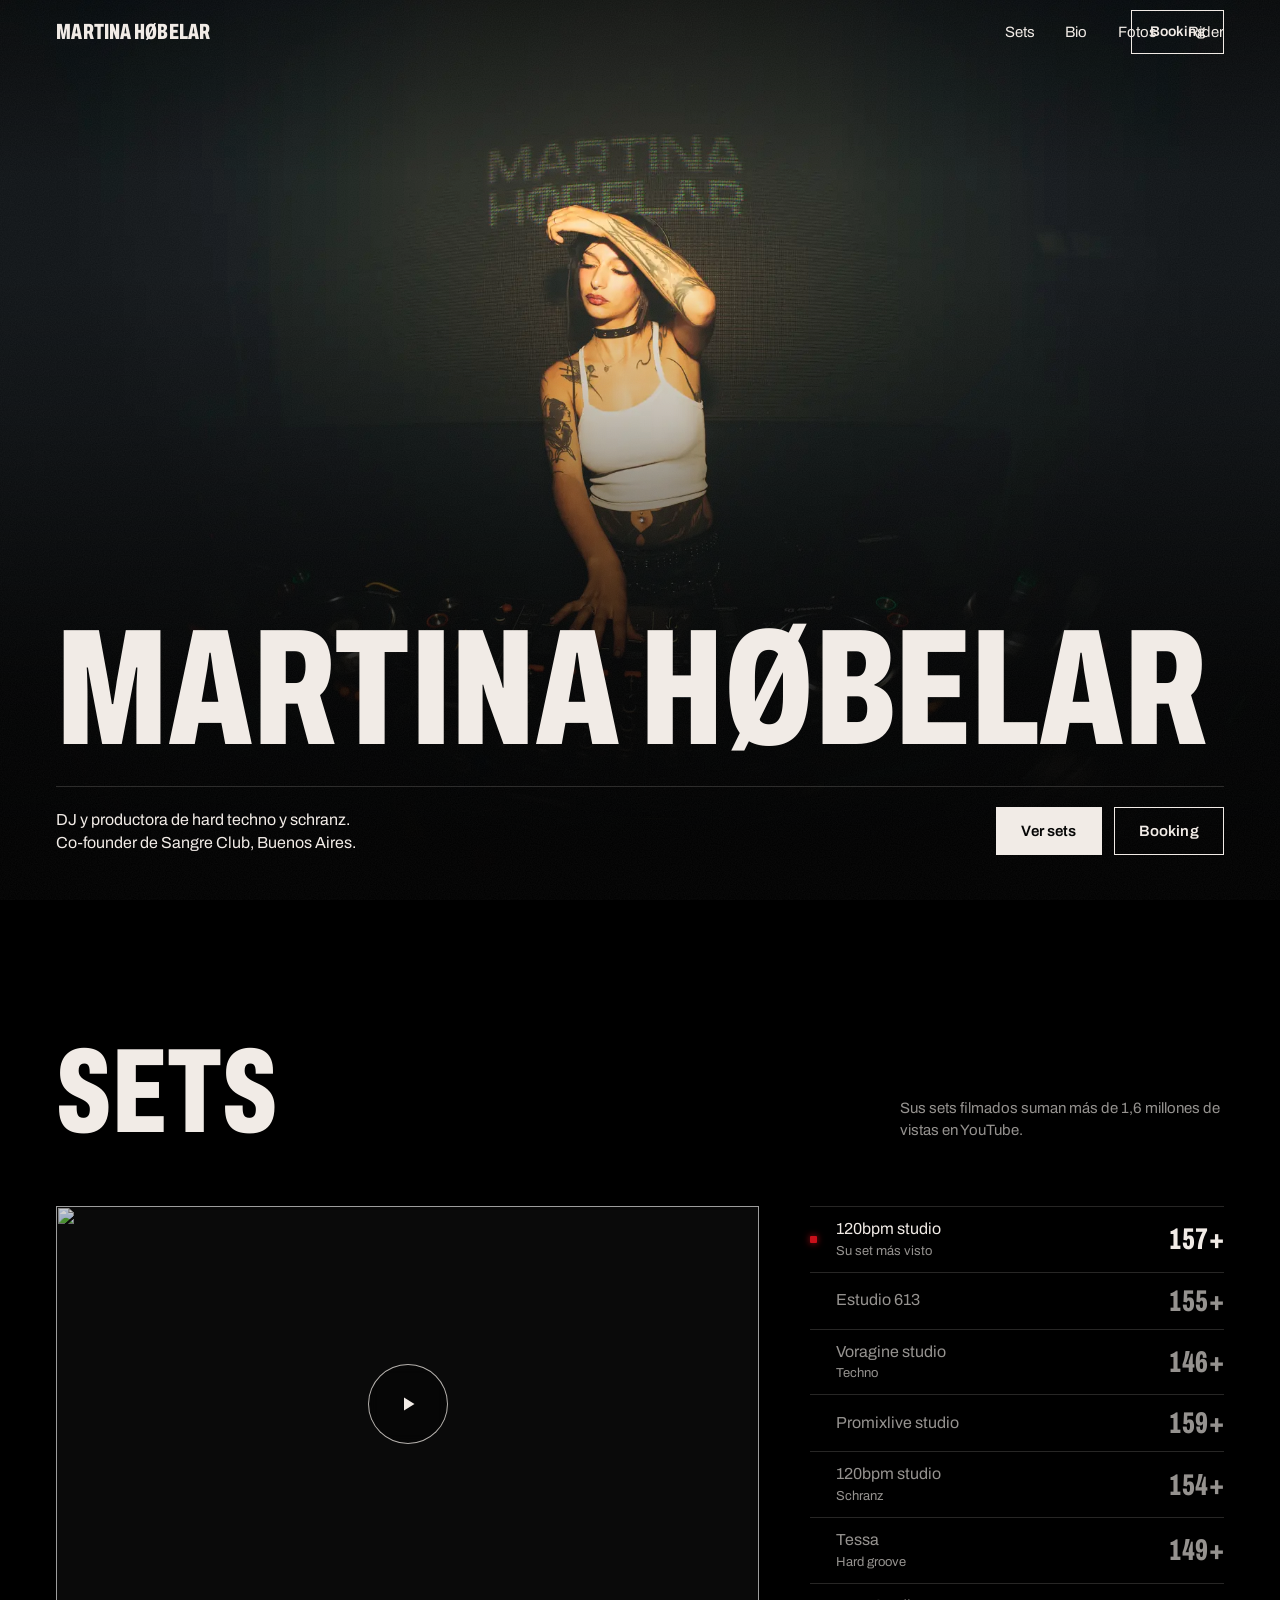
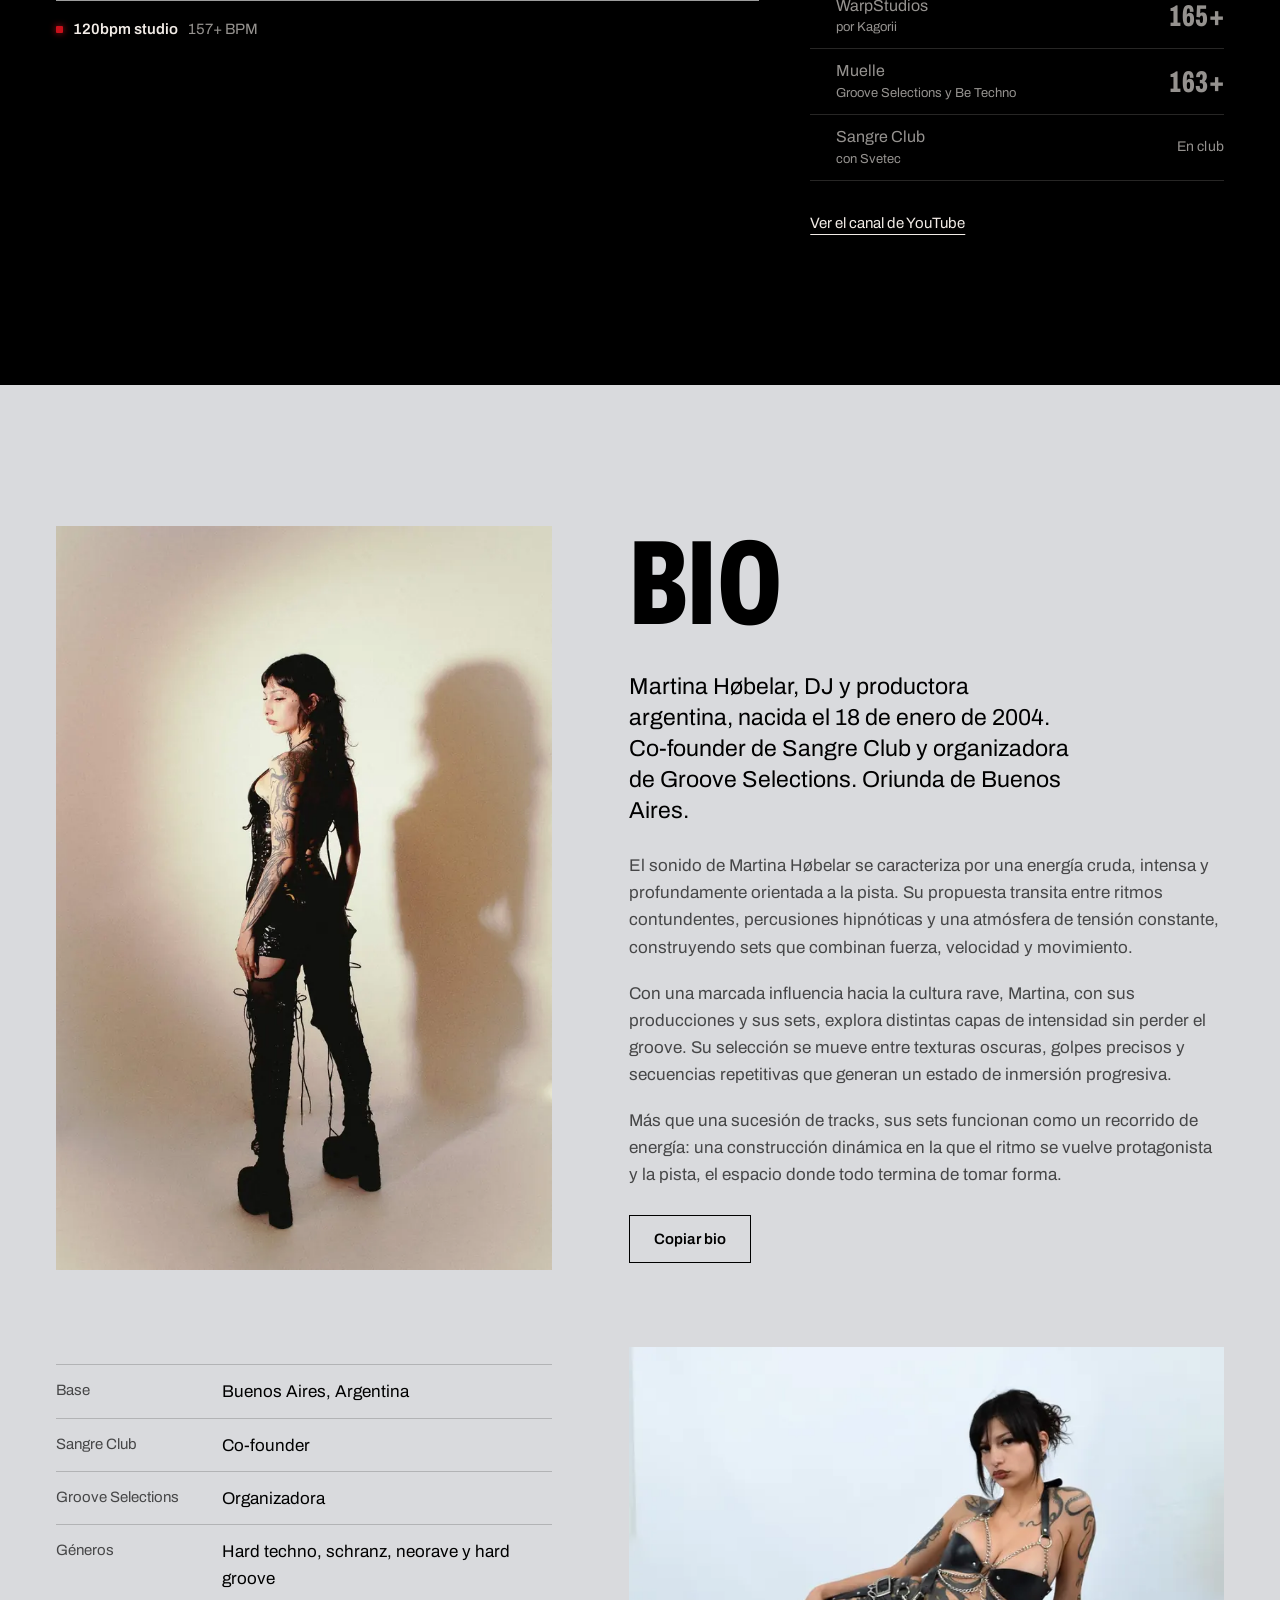
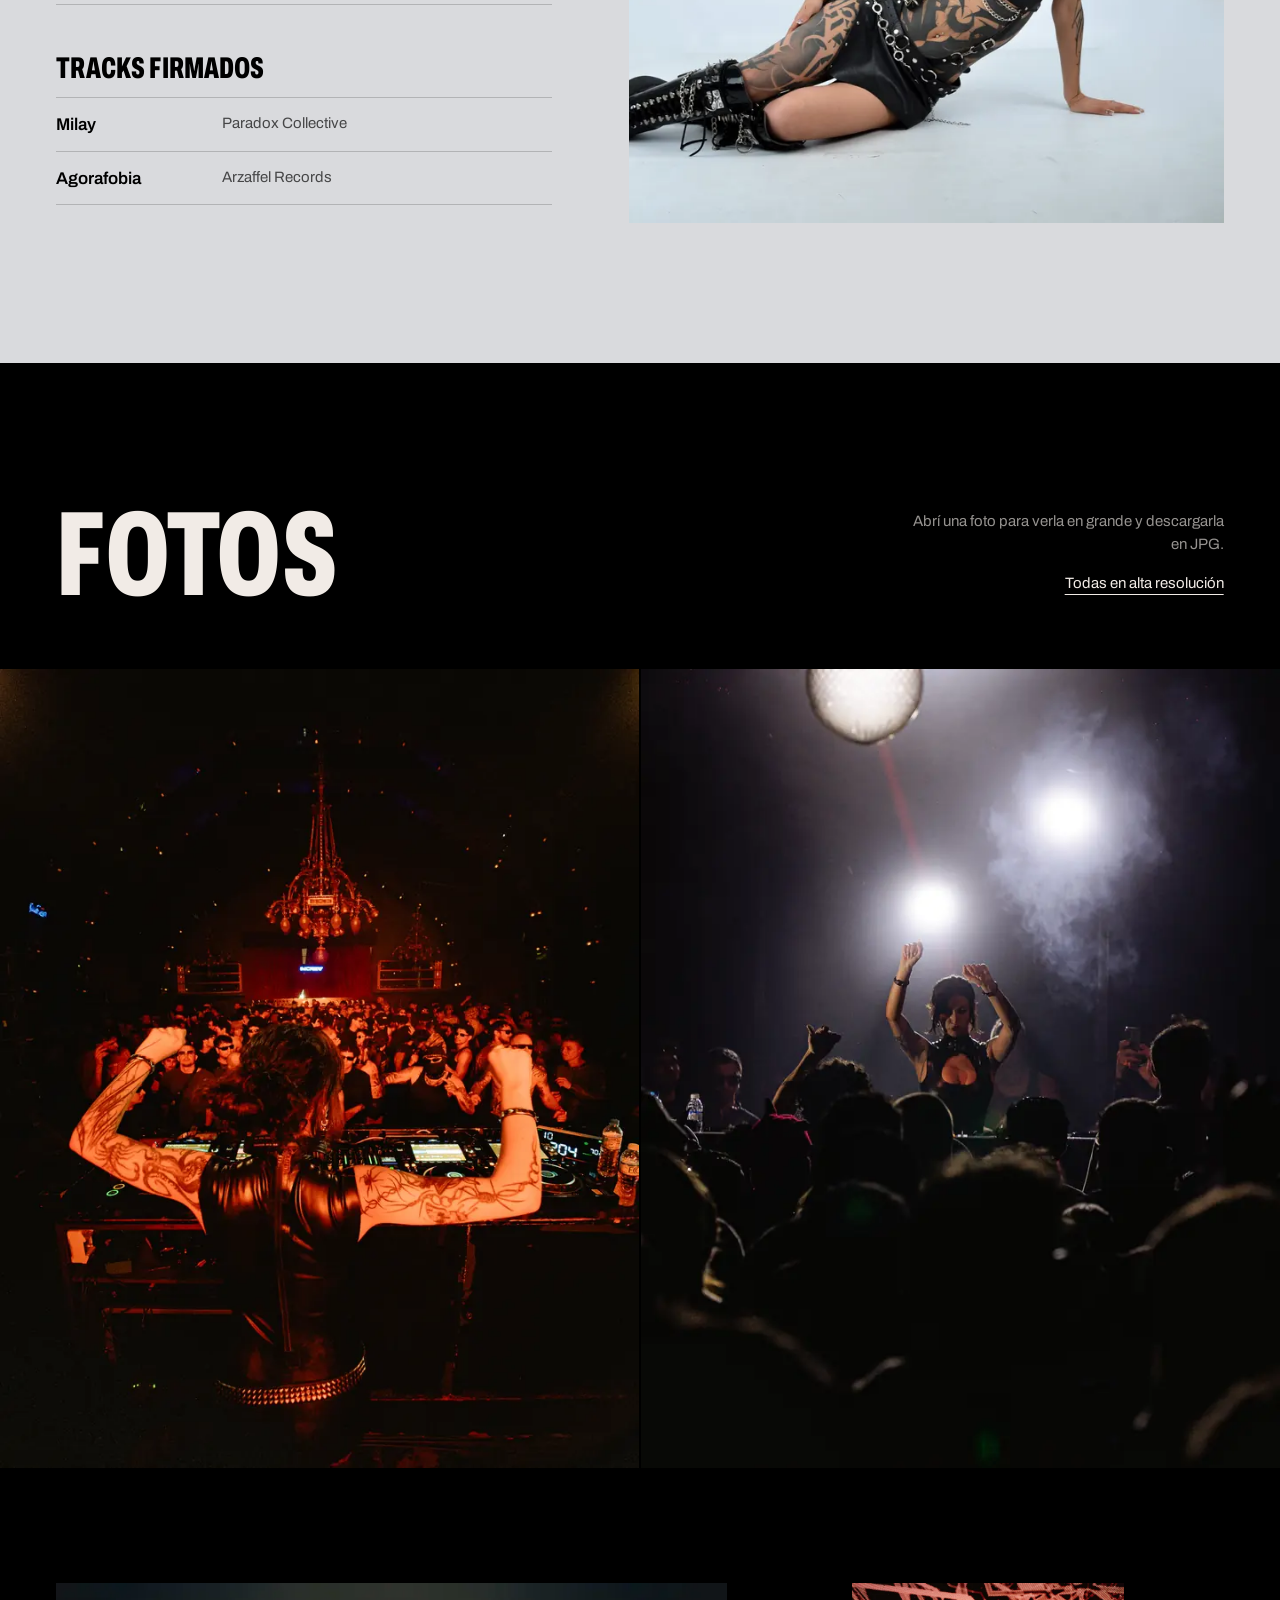
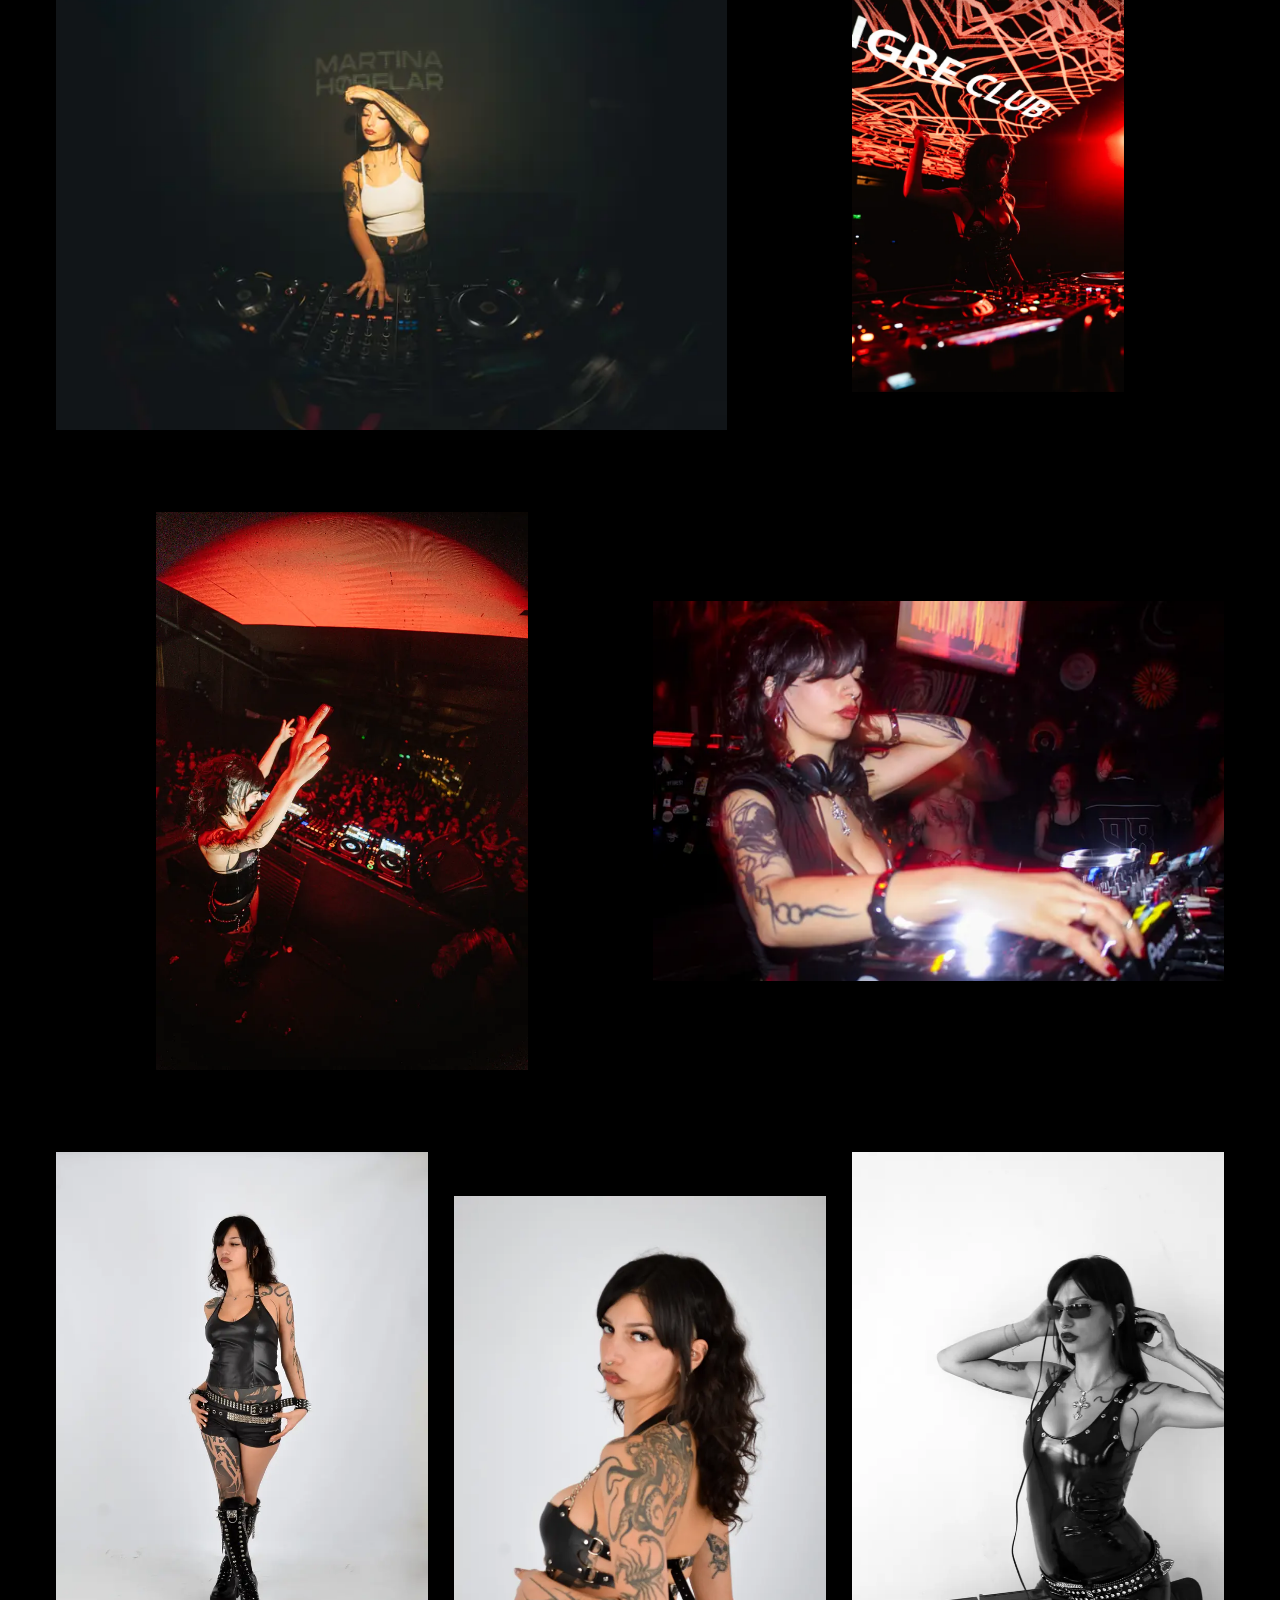
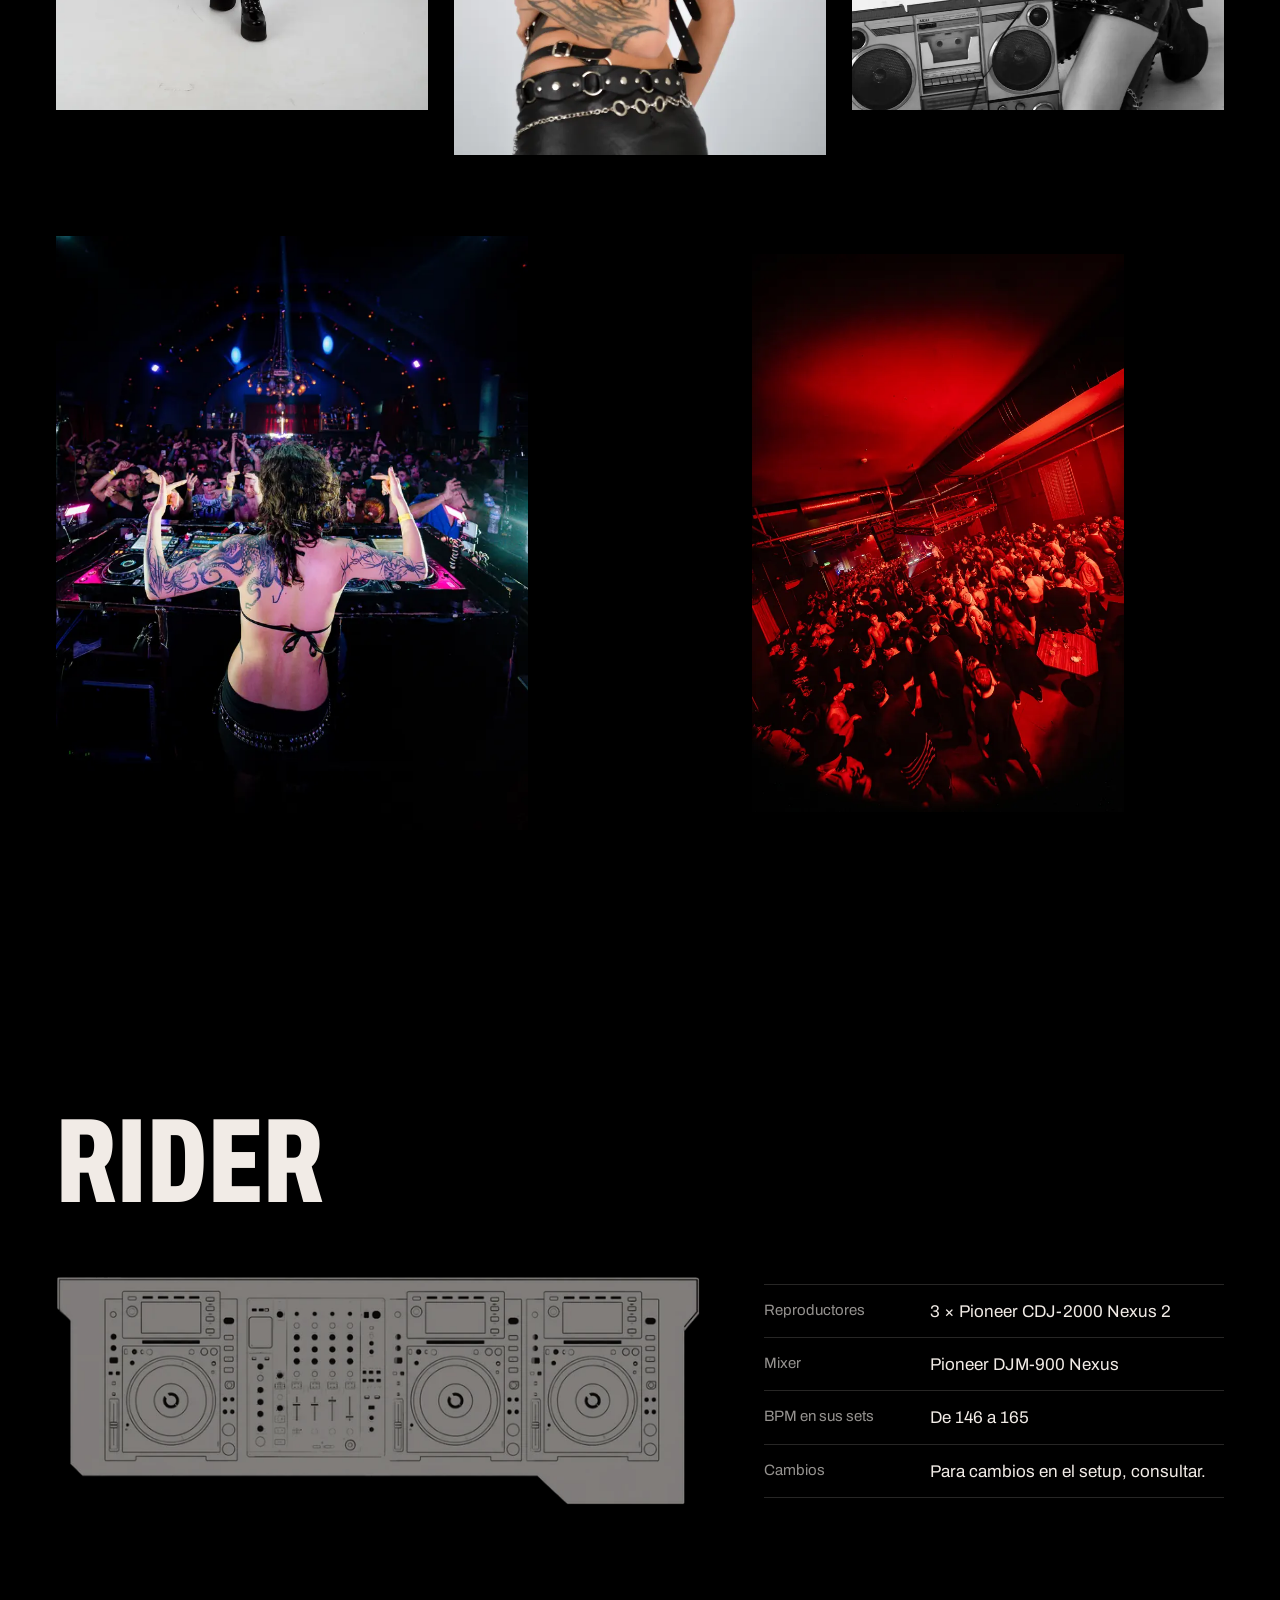
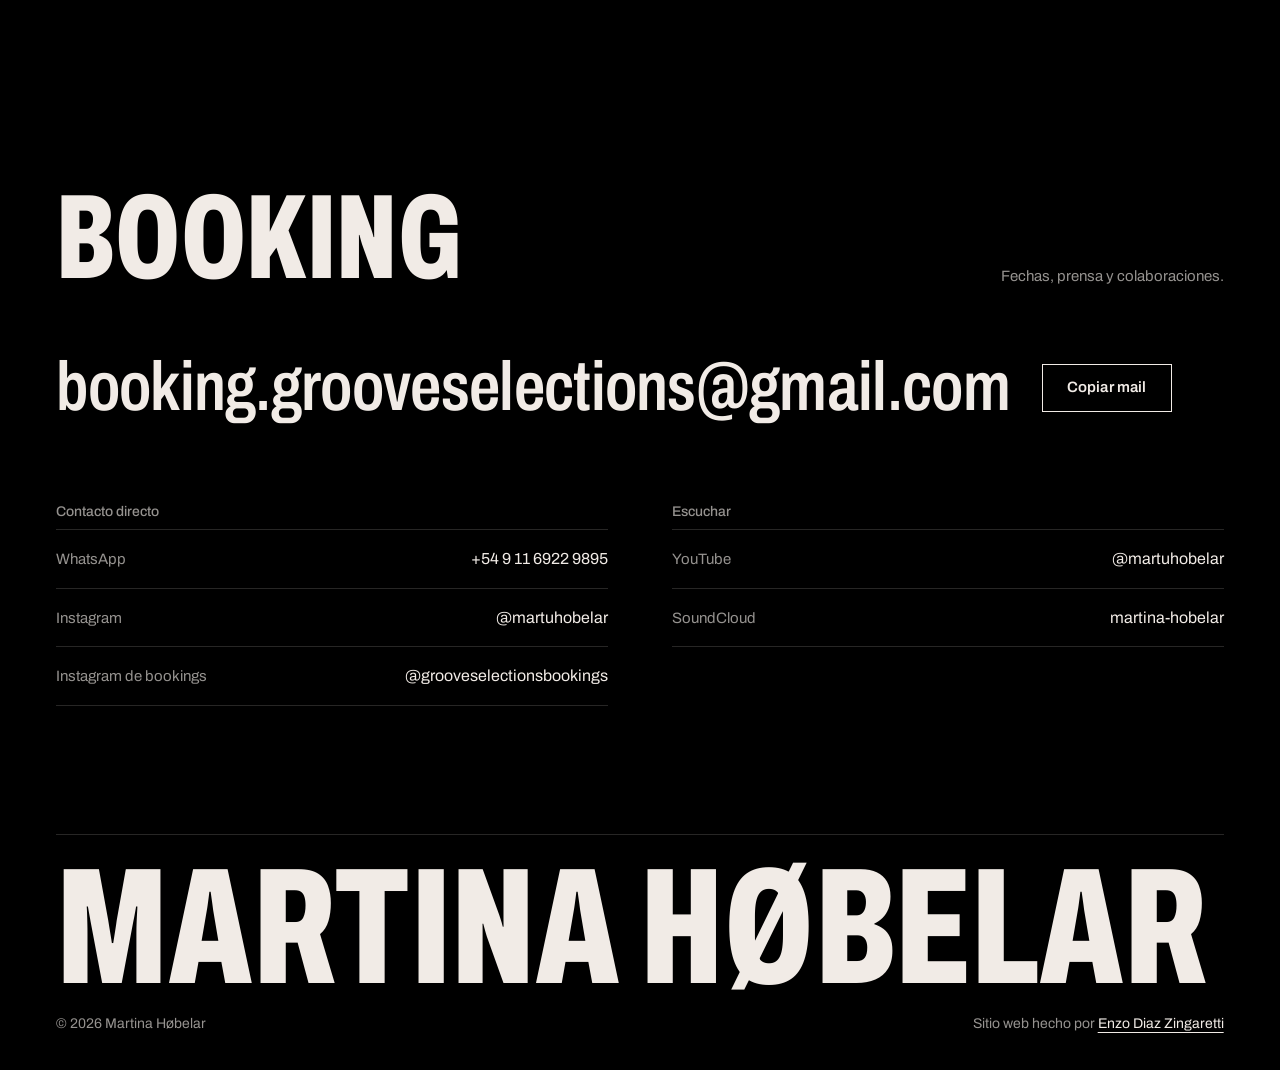
==== commit d240835c: "fix: saca el pulso del inicio y la foto con auriculares - El inicio queda quieto: sin la luz roja ni" ====
--- a/index.html
+++ b/index.html
@@ -24,19 +24,19 @@
   <meta property="og:url" content="https://martinahobelar-presskit.vercel.app/" />
   <meta property="og:title" content="Martina Høbelar — Press kit" />
   <meta property="og:description" content="DJ y productora de hard techno y schranz. Sets, bio, fotos, rider y booking." />
-  <meta property="og:image" content="https://martinahobelar-presskit.vercel.app/img/og.jpg?v=2" />
+  <meta property="og:image" content="https://martinahobelar-presskit.vercel.app/img/og.jpg?v=3" />
   <meta property="og:image:width" content="1200" />
   <meta property="og:image:height" content="630" />
   <meta name="twitter:card" content="summary_large_image" />
   <meta name="twitter:title" content="Martina Høbelar — Press kit" />
   <meta name="twitter:description" content="DJ y productora de hard techno y schranz. Sets, bio, fotos, rider y booking." />
-  <meta name="twitter:image" content="https://martinahobelar-presskit.vercel.app/img/og.jpg?v=2" />
+  <meta name="twitter:image" content="https://martinahobelar-presskit.vercel.app/img/og.jpg?v=3" />
 
   <!-- Una sola tipografía (Archivo variable), servida desde el sitio -->
   <link rel="preload" href="fonts/archivo-latin.woff2" as="font" type="font/woff2" crossorigin />
   <link rel="preload" as="image" imagesrcset="img/hero-1.webp 1920w, img/hero-1-2880.webp 2880w" imagesizes="100vw" media="(min-width: 700px)" fetchpriority="high" />
   <link rel="preload" as="image" href="img/hero-1-m.webp" media="(max-width: 699px)" fetchpriority="high" />
-  <link rel="stylesheet" href="style.css?v=5" />
+  <link rel="stylesheet" href="style.css?v=6" />
 
   <script type="application/ld+json">
   {
@@ -46,7 +46,7 @@
     "alternateName": "Martina Hobelar",
     "description": "DJ y productora argentina de hard techno y schranz. Co-founder de Sangre Club.",
     "url": "https://martinahobelar-presskit.vercel.app/",
-    "image": "https://martinahobelar-presskit.vercel.app/img/og.jpg?v=2",
+    "image": "https://martinahobelar-presskit.vercel.app/img/og.jpg?v=3",
     "genre": ["Hard techno", "Schranz", "Neorave", "Hard groove"],
     "foundingLocation": { "@type": "Place", "name": "Buenos Aires, Argentina" },
     "sameAs": [
@@ -94,10 +94,9 @@
     <section class="hero" id="inicio" aria-label="Martina Høbelar">
       <picture class="hero__photo">
         <source media="(max-width: 699px)" srcset="img/hero-1-m.webp" />
-        <img id="heroImg" src="img/hero-1.webp" srcset="img/hero-1.webp 1920w, img/hero-1-2880.webp 2880w" sizes="100vw" alt="" width="1920" height="1281" fetchpriority="high" />
+        <img src="img/hero-1.webp" srcset="img/hero-1.webp 1920w, img/hero-1-2880.webp 2880w" sizes="100vw" alt="" width="1920" height="1281" fetchpriority="high" />
       </picture>
       <div class="hero__shade" aria-hidden="true"></div>
-      <div class="hero__light" aria-hidden="true"></div>
 
       <div class="hero__content">
         <h1 class="hero__name">
@@ -244,15 +243,14 @@
       <div class="wrap">
         <ul class="grid" id="grid">
           <li class="g-01"><button class="ph" type="button" data-full="img/fotos/01-1800.webp" data-jpg="img/fotos/01.jpg"><img src="img/fotos/01-720.webp" srcset="img/fotos/01-720.webp 720w, img/fotos/01-1800.webp 1800w" sizes="(max-width: 699px) calc(100vw - 40px), min(52vw, 760px)" alt="Martina Høbelar en la cabina, con su nombre proyectado detrás" width="720" height="480" loading="lazy" decoding="async" /></button></li>
-          <li class="g-05"><button class="ph" type="button" data-full="img/fotos/05-1800.webp" data-jpg="img/fotos/05.jpg"><img src="img/fotos/05-720.webp" srcset="img/fotos/05-720.webp 720w, img/fotos/05-1800.webp 1076w" sizes="(max-width: 699px) calc(50vw - 26px), min(21vw, 310px)" alt="Martina con auriculares en la cabina, con luz roja" width="720" height="903" loading="lazy" decoding="async" /></button></li>
-          <li class="g-02"><button class="ph" type="button" data-full="img/fotos/02-1800.webp" data-jpg="img/fotos/02.jpg"><img src="img/fotos/02-720.webp" srcset="img/fotos/02-720.webp 720w, img/fotos/02-1800.webp 1365w" sizes="(max-width: 699px) calc(50vw - 26px), min(29vw, 420px)" alt="Martina en la cabina de Sangre Club, bajo la gráfica del club" width="720" height="1080" loading="lazy" decoding="async" /></button></li>
+          <li class="g-02"><button class="ph" type="button" data-full="img/fotos/02-1800.webp" data-jpg="img/fotos/02.jpg"><img src="img/fotos/02-720.webp" srcset="img/fotos/02-720.webp 720w, img/fotos/02-1800.webp 1365w" sizes="(max-width: 699px) calc(50vw - 26px), min(21vw, 310px)" alt="Martina en la cabina de Sangre Club, bajo la gráfica del club" width="720" height="1080" loading="lazy" decoding="async" /></button></li>
+          <li class="g-12"><button class="ph" type="button" data-full="img/fotos/12-1800.webp" data-jpg="img/fotos/12.jpg"><img src="img/fotos/12-720.webp" srcset="img/fotos/12-720.webp 720w, img/fotos/12-1800.webp 1365w" sizes="(max-width: 699px) calc(50vw - 26px), min(29vw, 420px)" alt="Martina con el brazo en alto en la cabina de Sangre Club" width="720" height="1080" loading="lazy" decoding="async" /></button></li>
           <li class="g-10"><button class="ph" type="button" data-full="img/fotos/10-1800.webp" data-jpg="img/fotos/10.jpg"><img src="img/fotos/10-720.webp" srcset="img/fotos/10-720.webp 720w, img/fotos/10-1800.webp 1800w" sizes="(max-width: 699px) calc(100vw - 40px), min(45vw, 645px)" alt="Martina mezclando en primer plano, con luz roja" width="720" height="480" loading="lazy" decoding="async" /></button></li>
           <li class="g-04"><button class="ph" type="button" data-full="img/fotos/04-1800.webp?v=2" data-jpg="img/fotos/04.jpg?v=2"><img src="img/fotos/04-720.webp?v=2" srcset="img/fotos/04-720.webp?v=2 720w, img/fotos/04-1800.webp?v=2 1365w" sizes="(max-width: 699px) calc(50vw - 26px), min(29vw, 420px)" alt="Retrato de estudio de Martina de pie, con top de cuero y botas" width="720" height="1080" loading="lazy" decoding="async" /></button></li>
           <li class="g-11"><button class="ph" type="button" data-full="img/fotos/11-1800.webp" data-jpg="img/fotos/11.jpg"><img src="img/fotos/11-720.webp" srcset="img/fotos/11-720.webp 720w, img/fotos/11-1800.webp 1365w" sizes="(max-width: 699px) calc(50vw - 26px), min(29vw, 420px)" alt="Retrato de estudio de Martina, de espaldas, con los tatuajes a la vista" width="720" height="1080" loading="lazy" decoding="async" /></button></li>
           <li class="g-07"><button class="ph" type="button" data-full="img/fotos/07-1800.webp?v=2" data-jpg="img/fotos/07.jpg?v=2"><img src="img/fotos/07-720.webp?v=2" srcset="img/fotos/07-720.webp?v=2 720w, img/fotos/07-1800.webp?v=2 1800w" sizes="(max-width: 699px) calc(100vw - 40px), min(29vw, 420px)" alt="Retrato de estudio de Martina en blanco y negro, con vestido de látex y un radiograbador" width="720" height="1080" loading="lazy" decoding="async" /></button></li>
           <li class="g-09"><button class="ph" type="button" data-full="img/fotos/09-1800.webp" data-jpg="img/fotos/09.jpg"><img src="img/fotos/09-720.webp" srcset="img/fotos/09-720.webp 720w, img/fotos/09-1800.webp 1652w" sizes="(max-width: 699px) calc(50vw - 26px), min(37vw, 535px)" alt="Martina de espaldas frente a un salón lleno" width="720" height="906" loading="lazy" decoding="async" /></button></li>
-          <li class="g-12"><button class="ph" type="button" data-full="img/fotos/12-1800.webp" data-jpg="img/fotos/12.jpg"><img src="img/fotos/12-720.webp" srcset="img/fotos/12-720.webp 720w, img/fotos/12-1800.webp 1365w" sizes="(max-width: 699px) calc(50vw - 26px), min(21vw, 310px)" alt="Martina con el brazo en alto en la cabina de Sangre Club" width="720" height="1080" loading="lazy" decoding="async" /></button></li>
-          <li class="g-08"><button class="ph" type="button" data-full="img/fotos/08-1800.webp" data-jpg="img/fotos/08.jpg"><img src="img/fotos/08-720.webp" srcset="img/fotos/08-720.webp 720w, img/fotos/08-1800.webp 1365w" sizes="(max-width: 699px) calc(100vw - 40px), min(21vw, 310px)" alt="La pista de Sangre Club llena, con luz roja" width="720" height="1080" loading="lazy" decoding="async" /></button></li>
+          <li class="g-08"><button class="ph" type="button" data-full="img/fotos/08-1800.webp" data-jpg="img/fotos/08.jpg"><img src="img/fotos/08-720.webp" srcset="img/fotos/08-720.webp 720w, img/fotos/08-1800.webp 1365w" sizes="(max-width: 699px) calc(50vw - 26px), min(29vw, 420px)" alt="La pista de Sangre Club llena, con luz roja" width="720" height="1080" loading="lazy" decoding="async" /></button></li>
         </ul>
       </div>
     </section>
@@ -344,6 +342,6 @@
     </div>
   </dialog>
 
-  <script src="script.js?v=5" defer></script>
+  <script src="script.js?v=6" defer></script>
 </body>
 </html>
--- a/style.css
+++ b/style.css
@@ -2,8 +2,8 @@
    Martina Høbelar — press kit
 
    La sala a oscuras. El rojo de su presskit 2025 aparece en sus
-   fotos, en la luz que late con sus BPM y en un led chico que
-   marca lo que está activo, como los de una cabina.
+   fotos y en un led chico que marca lo que está activo, como los
+   de una cabina.
    Una sola familia, Archivo variable: extra condensada y en
    mayúsculas para el nombre y los títulos, normal para leer.
    ========================================================== */
@@ -388,16 +388,6 @@
     linear-gradient(0deg, #000 0%, rgba(0, 0, 0, 0.84) 24%, rgba(0, 0, 0, 0.2) 54%, rgba(0, 0, 0, 0) 70%);
 }
 
-/* La luz roja que sube del piso con cada golpe */
-.hero__light {
-  position: absolute;
-  inset: 0;
-  z-index: -1;
-  pointer-events: none;
-  opacity: 0;
-  mix-blend-mode: screen;
-  background: radial-gradient(70% 60% at 50% 104%, rgba(200, 16, 26, 0.95), rgba(200, 16, 26, 0.35) 45%, rgba(200, 16, 26, 0) 75%);
-}
 
 .hero__content {
   width: 100%;
@@ -437,21 +427,11 @@
   margin: 0;
 }
 
-/* Ocho golpes al entrar, a los BPM del primer set, y quieto */
-@keyframes golpe-luz {
-  from { opacity: 0.85; }
-  to { opacity: 0; }
-}
+/* El led del set elegido titila ocho veces a sus BPM, y queda quieto */
 @keyframes golpe-led {
   from { opacity: 1; box-shadow: 0 0 12px 4px rgba(200, 16, 26, 0.9); }
   to { opacity: 0.3; box-shadow: 0 0 0 0 rgba(200, 16, 26, 0); }
 }
-@keyframes golpe-foto {
-  from { transform: scale(1.016); }
-  to { transform: scale(1); }
-}
-.hero.is-latiendo .hero__light { animation: golpe-luz calc(60s / var(--bpm)) var(--ataque) 8; }
-.hero.is-latiendo .hero__photo img { animation: golpe-foto calc(60s / var(--bpm)) var(--ataque) 8; }
 
 /* ----------------------------------------------------------
    Secciones
@@ -766,15 +746,14 @@
 
 /* Composición de editorial: cada foto con su ancho y su lugar */
 .g-01 { grid-column: 1 / 8; align-self: end; }
-.g-05 { grid-column: 9 / 12; }
-.g-02 { grid-column: 2 / 6; }
+.g-02 { grid-column: 9 / 12; }
+.g-12 { grid-column: 2 / 6; }
 .g-10 { grid-column: 7 / 13; align-self: center; }
 .g-04 { grid-column: 1 / 5; }
 .g-11 { grid-column: 5 / 9; margin-top: 12%; }
 .g-07 { grid-column: 9 / 13; }
 .g-09 { grid-column: 1 / 6; }
-.g-12 { grid-column: 7 / 10; align-self: center; }
-.g-08 { grid-column: 10 / 13; align-self: end; }
+.g-08 { grid-column: 8 / 12; align-self: center; }
 
 /* ----------------------------------------------------------
    Rider
@@ -1010,11 +989,10 @@
   /* de a una a todo el ancho, de a dos escalonadas */
   .grid > .g-01,
   .grid > .g-10,
-  .grid > .g-07,
-  .grid > .g-08 { grid-column: 1 / -1; }
-  .grid > .g-02,
+  .grid > .g-07 { grid-column: 1 / -1; }
+  .grid > .g-12,
   .grid > .g-11,
-  .grid > .g-12 { margin-top: 32%; }
+  .grid > .g-08 { margin-top: 32%; }
 
   .facts div,
   .signed div,
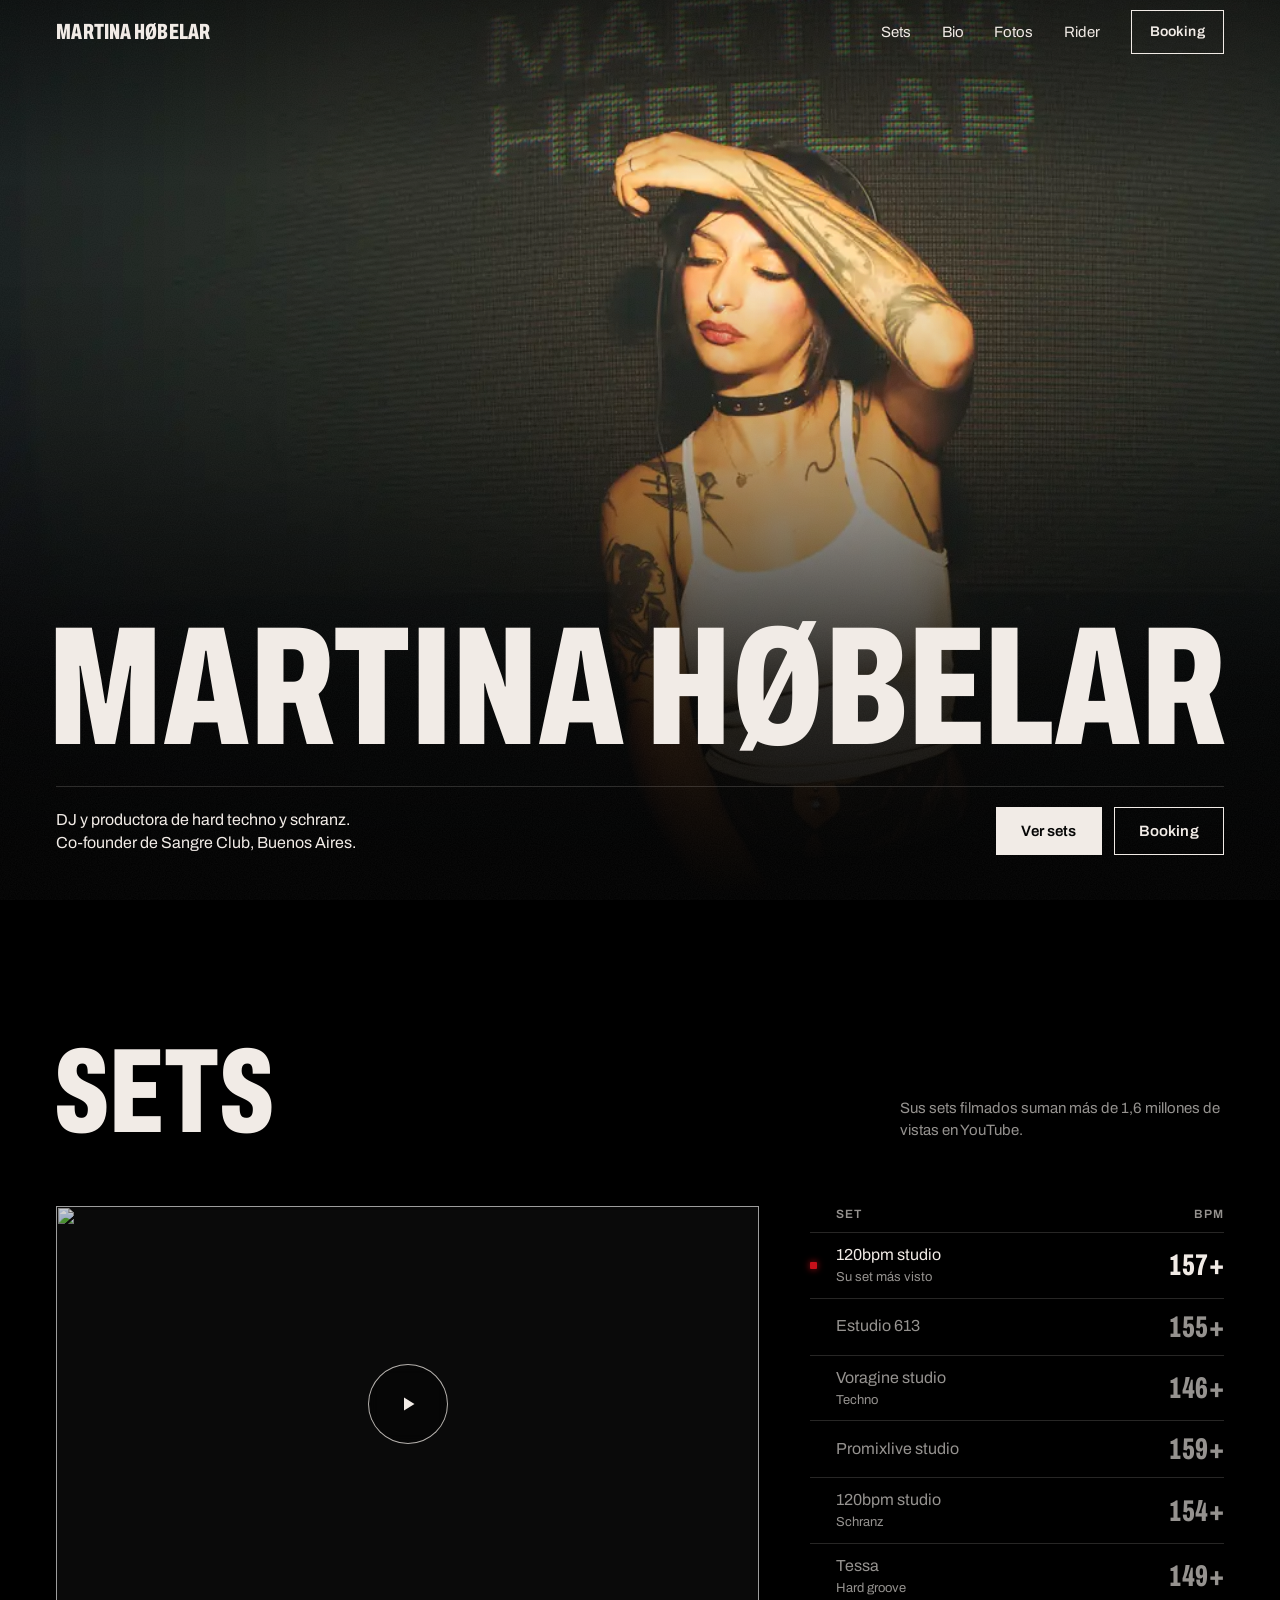
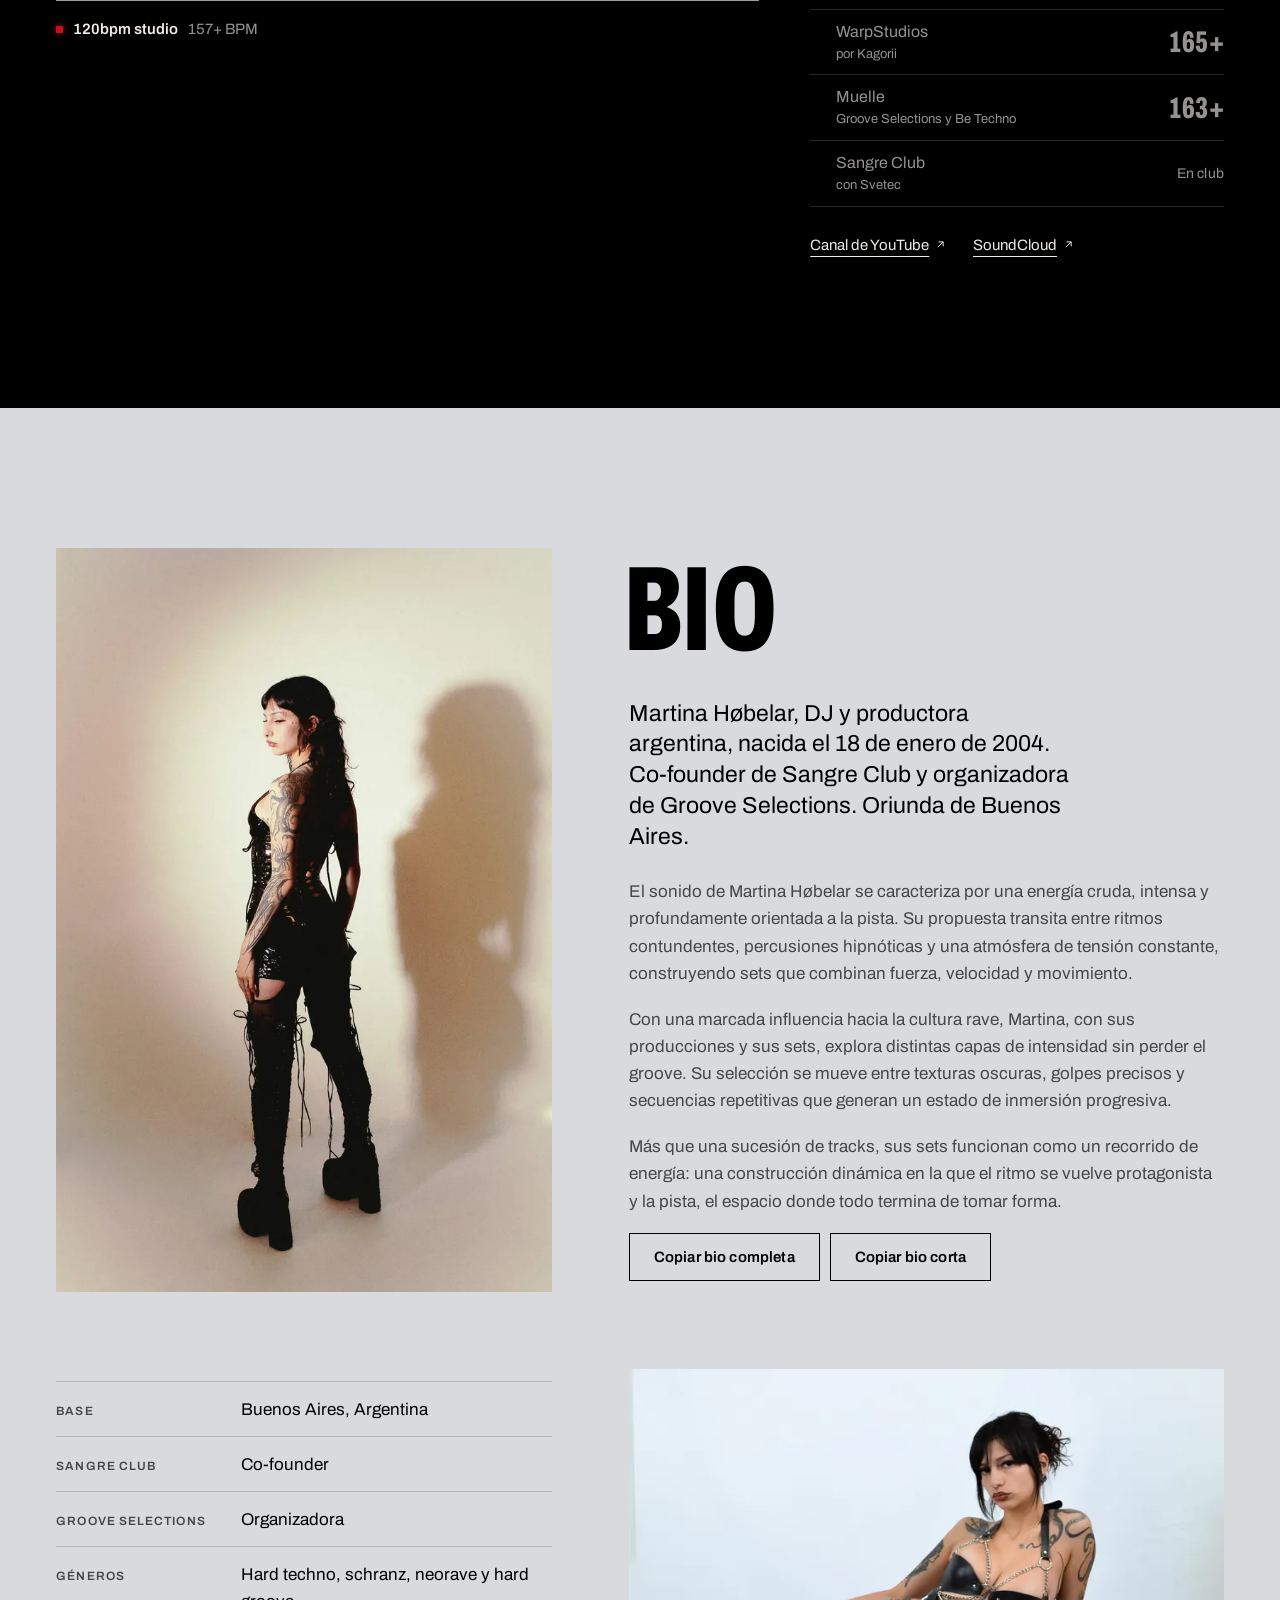
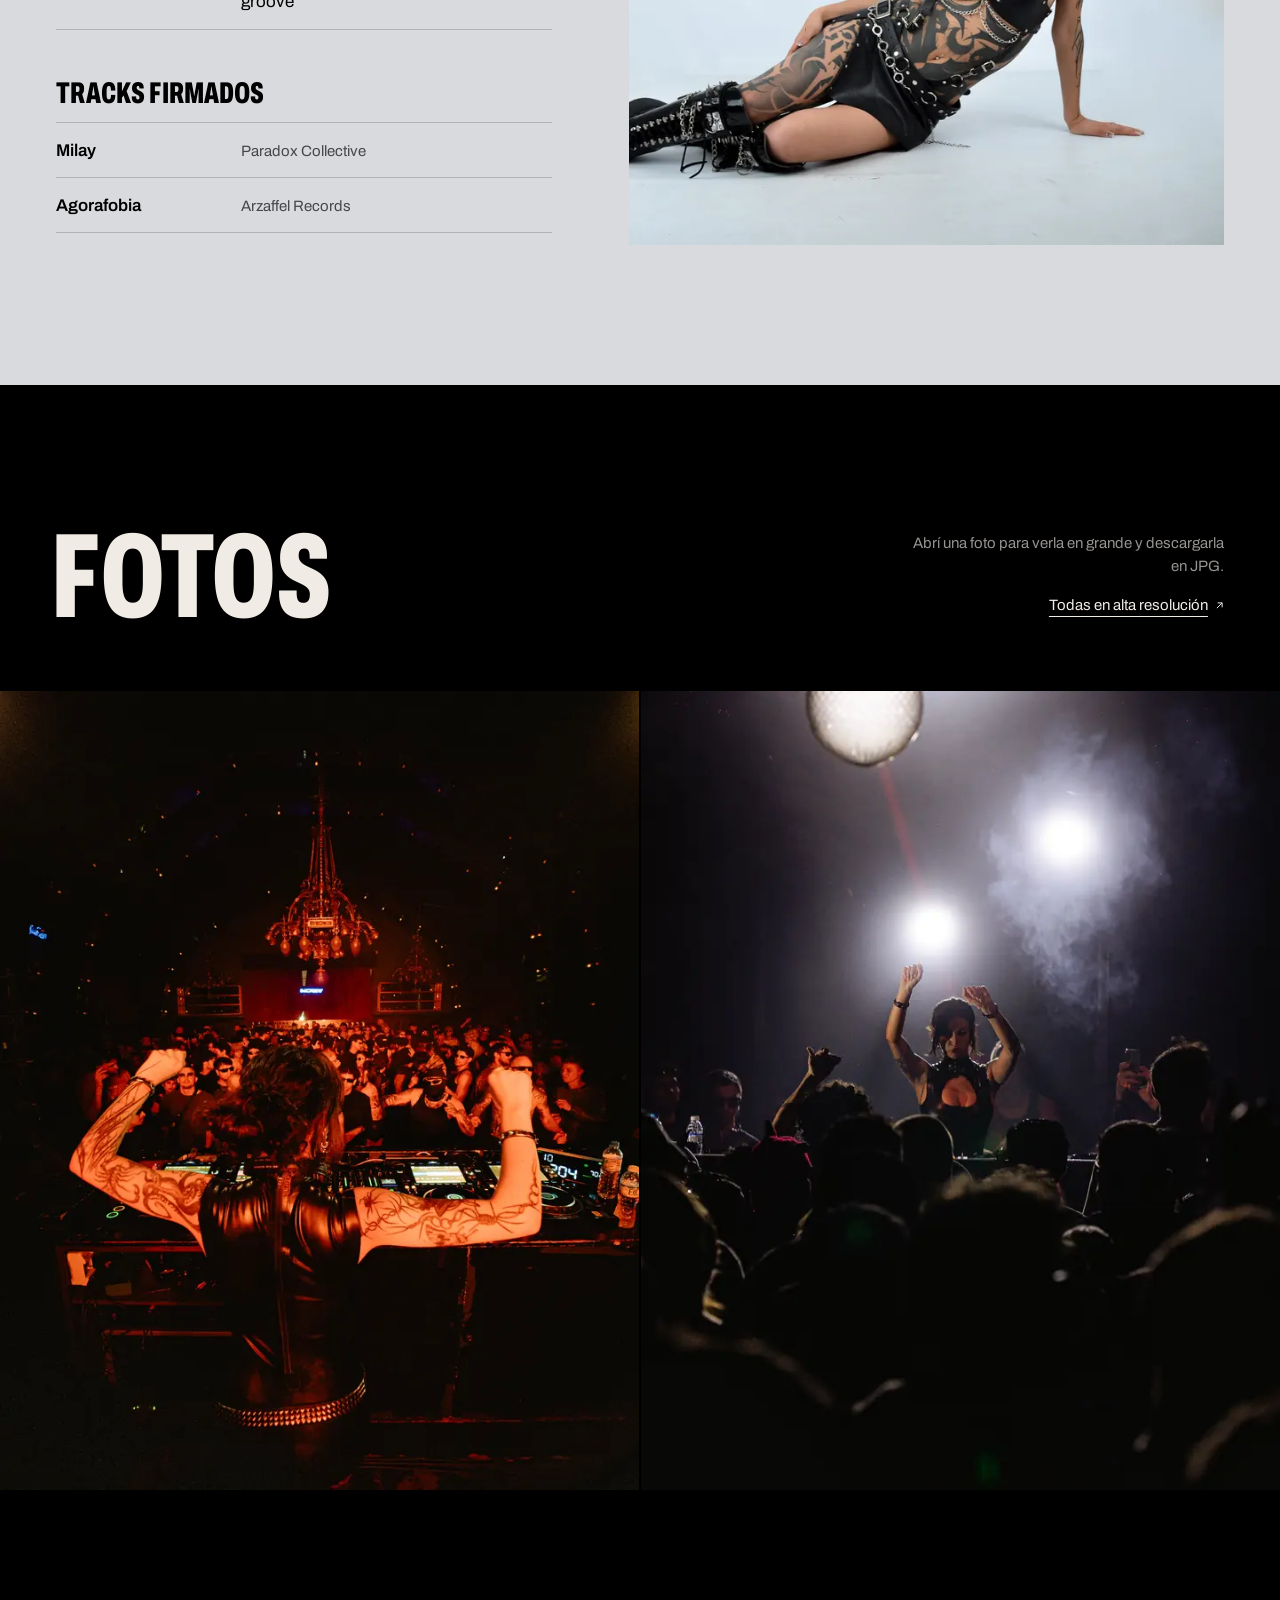
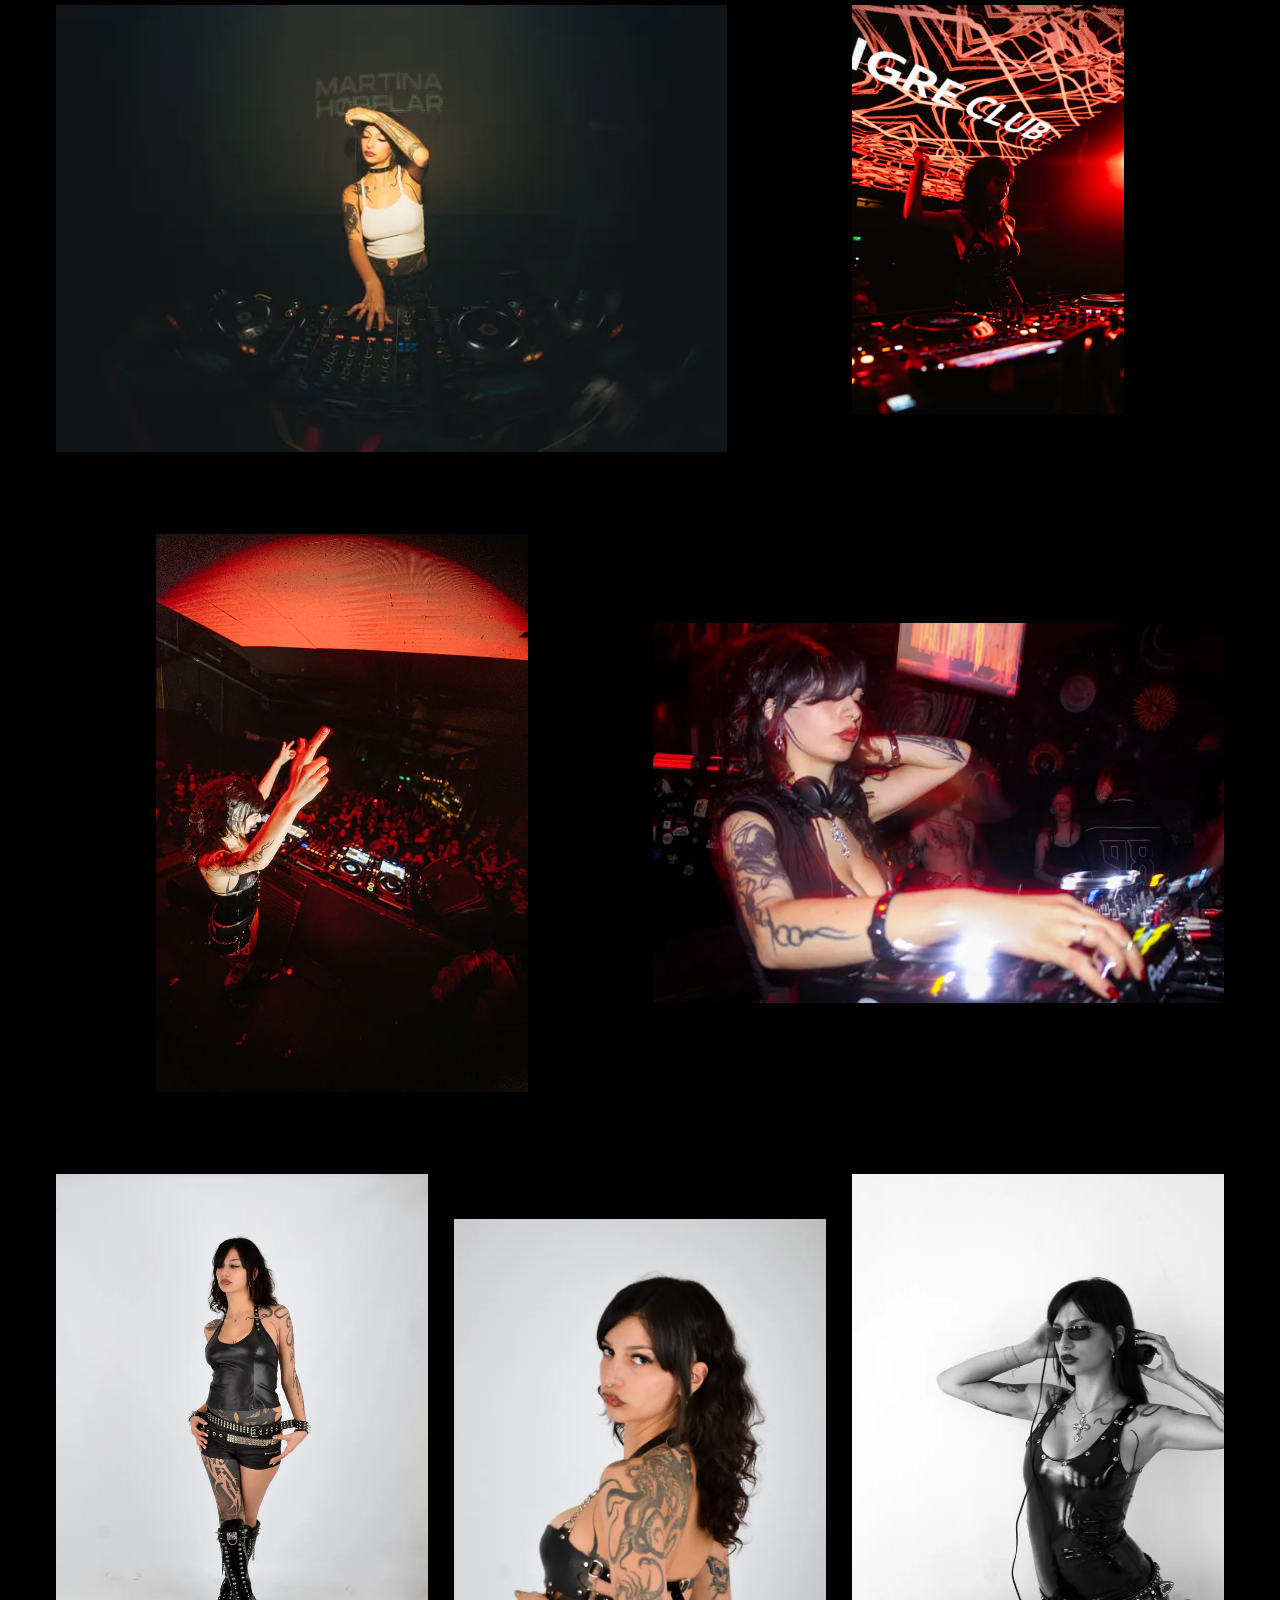
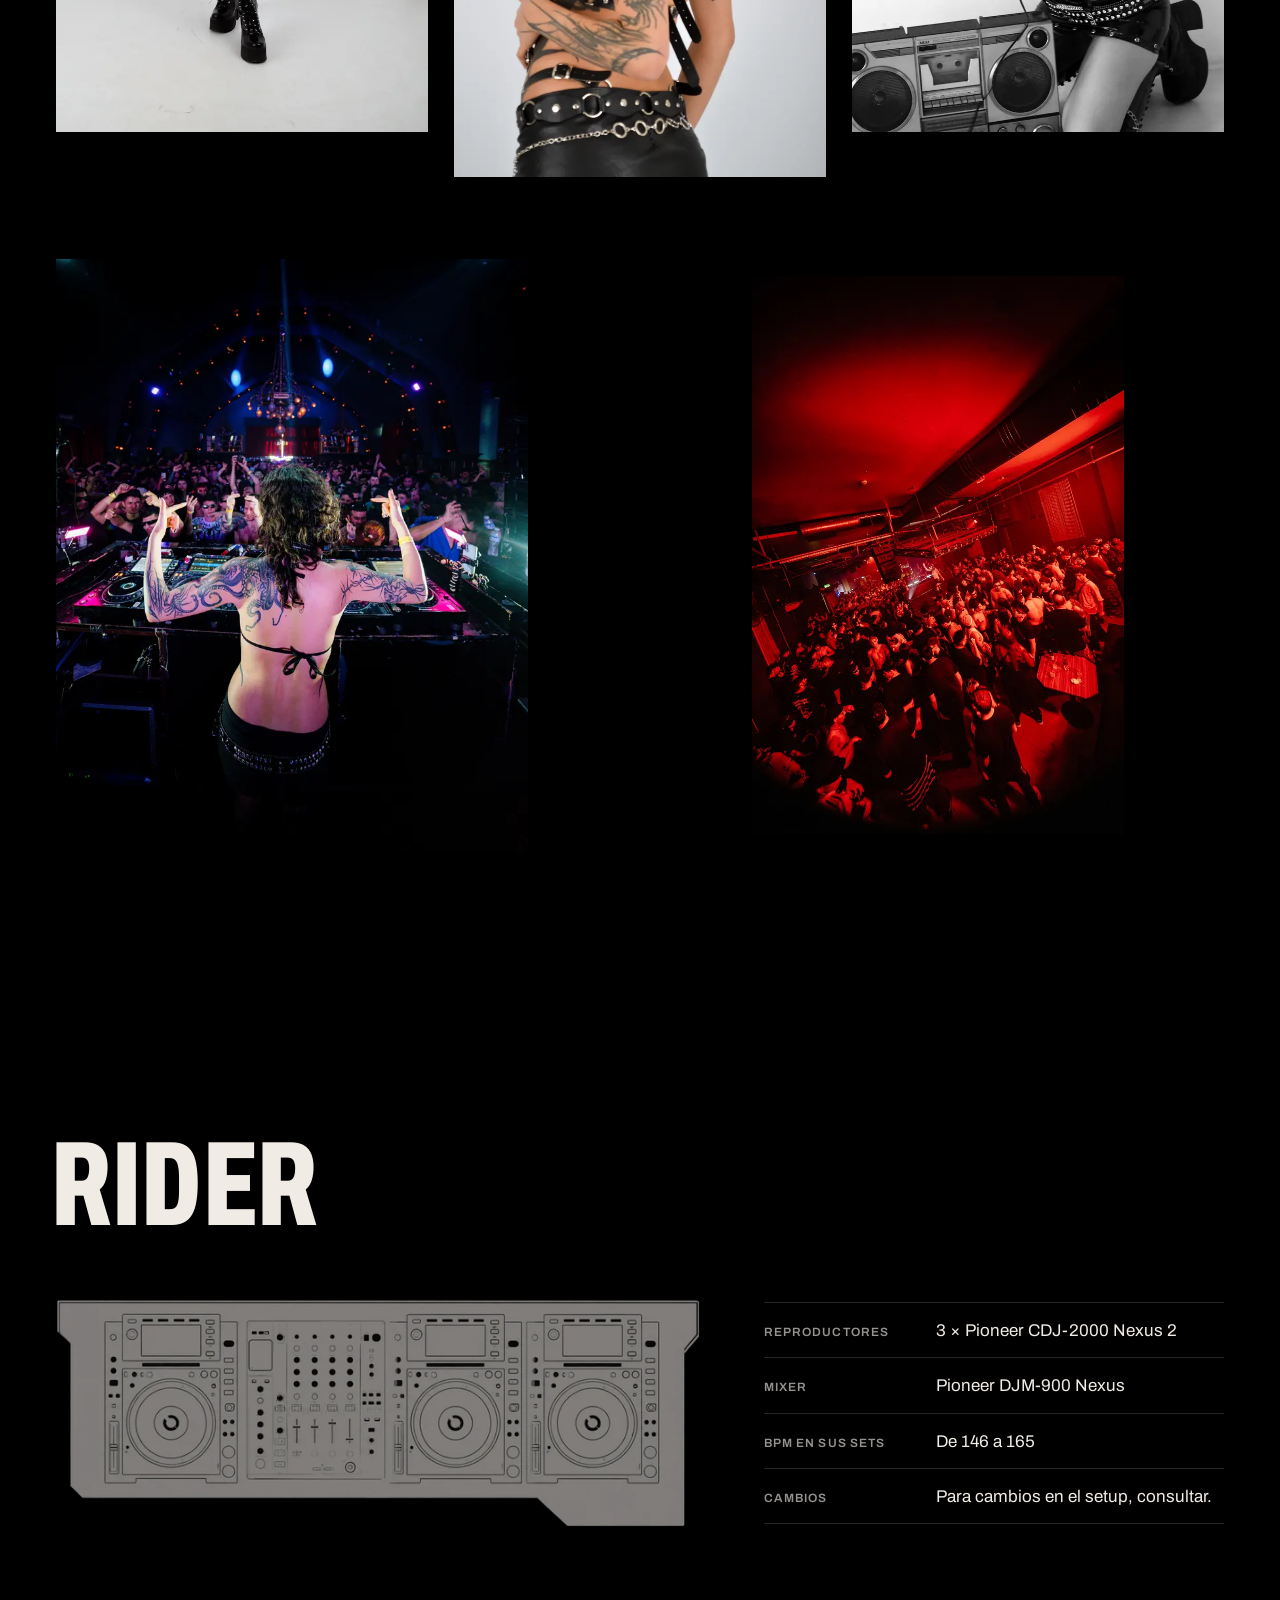
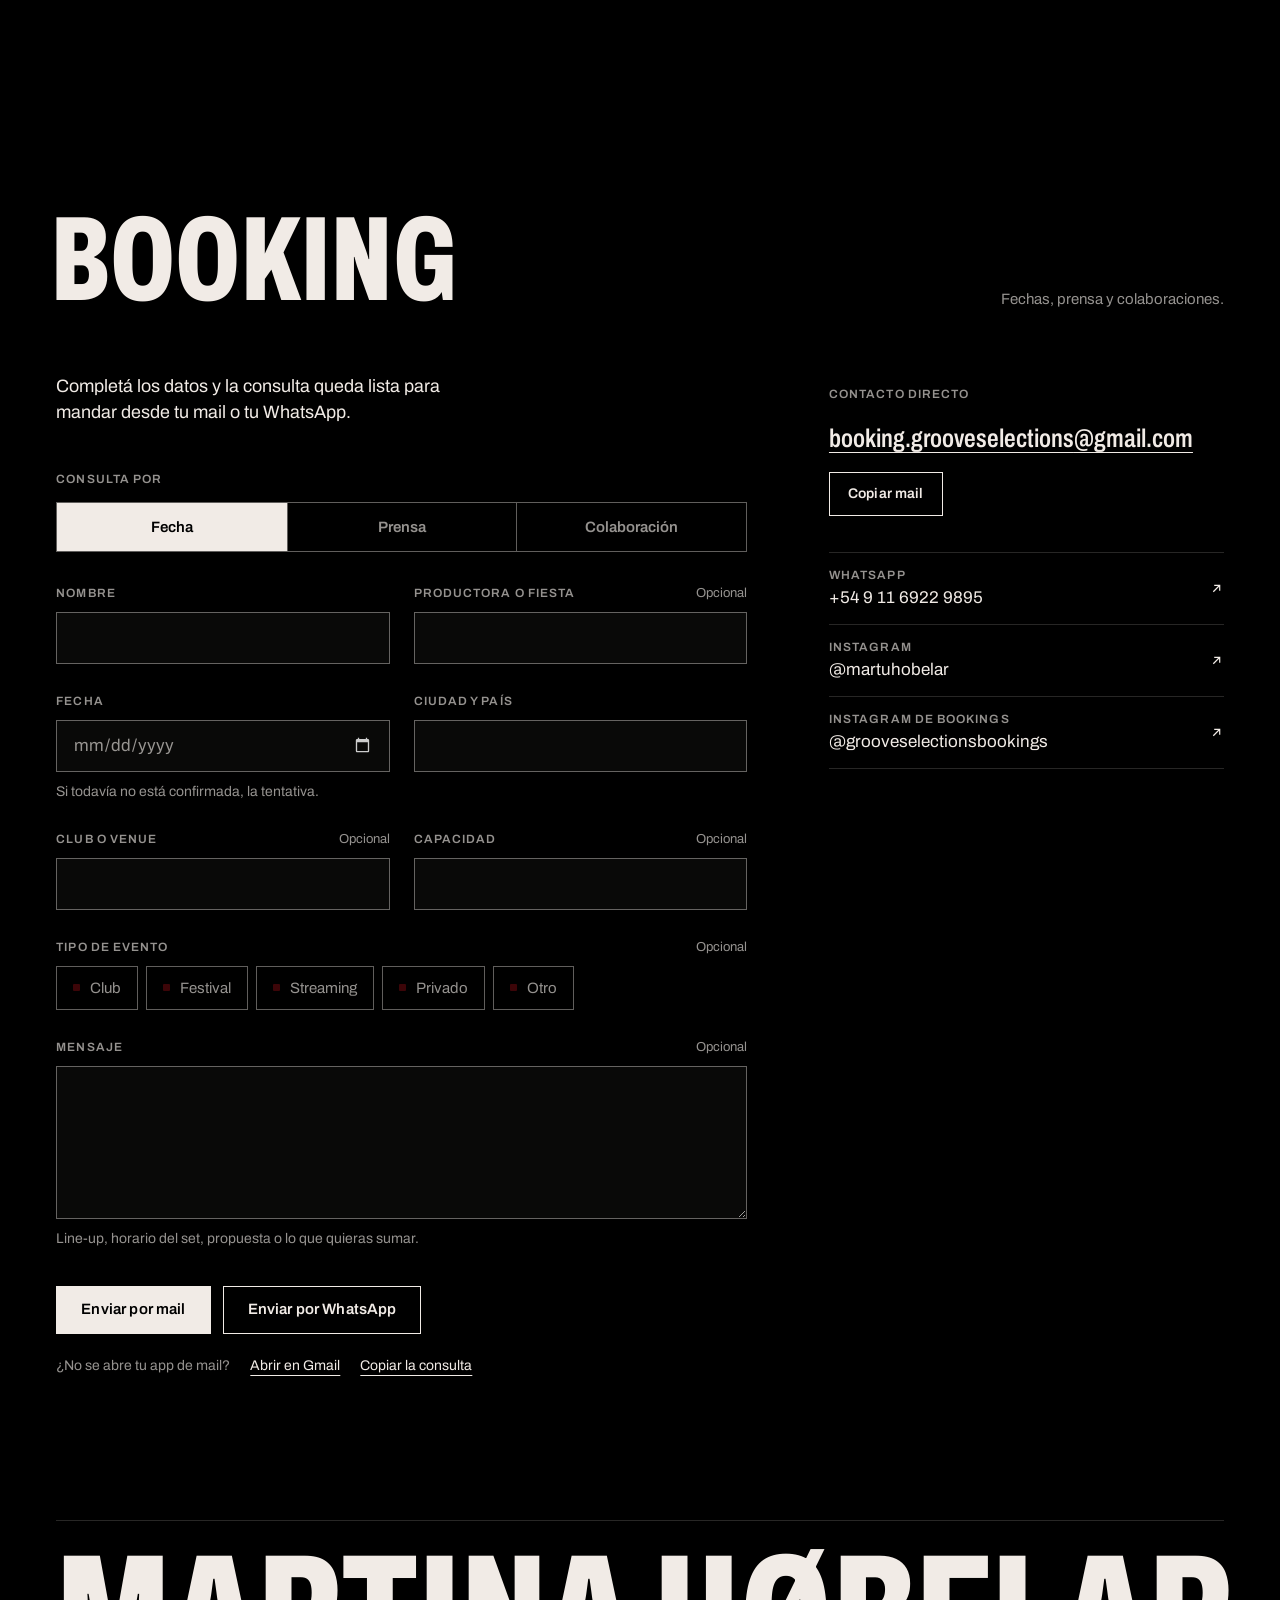
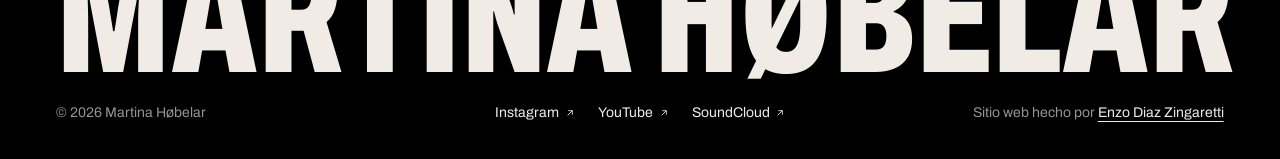
==== commit ae29a1eb: "feat: consulta de booking directa y repaso de diseño - Booking: se elige qué se consulta (fecha, pre" ====
--- a/index.html
+++ b/index.html
@@ -36,7 +36,7 @@
   <link rel="preload" href="fonts/archivo-latin.woff2" as="font" type="font/woff2" crossorigin />
   <link rel="preload" as="image" imagesrcset="img/hero-1.webp 1920w, img/hero-1-2880.webp 2880w" imagesizes="100vw" media="(min-width: 700px)" fetchpriority="high" />
   <link rel="preload" as="image" href="img/hero-1-m.webp" media="(max-width: 699px)" fetchpriority="high" />
-  <link rel="stylesheet" href="style.css?v=6" />
+  <link rel="stylesheet" href="style.css?v=7" />
 
   <script type="application/ld+json">
   {
@@ -117,7 +117,7 @@
     <section class="section sets" id="sets" aria-labelledby="sets-title">
       <div class="wrap">
         <header class="head">
-          <h2 class="titulo" id="sets-title">Sets</h2>
+          <h2 class="titulo titulo--s" id="sets-title">Sets</h2>
           <p class="head__note">Sus sets filmados suman más de 1,6 millones de vistas en YouTube.</p>
         </header>
 
@@ -137,45 +137,49 @@
           </div>
 
           <div class="sets__list">
+            <p class="tracks__head" aria-hidden="true"><span>Set</span><span>BPM</span></p>
             <ol class="tracks" id="tracks">
               <li><button class="track" type="button" data-id="n2j-JuCR4as" data-bpm="157" aria-current="true">
                 <span class="track__name">120bpm studio <small>Su set más visto</small></span>
-                <span class="track__bpm">157+</span>
+                <span class="track__bpm">157+<span class="sr-only"> BPM</span></span>
               </button></li>
               <li><button class="track" type="button" data-id="VNgkhuu-yEw" data-bpm="155">
                 <span class="track__name">Estudio 613</span>
-                <span class="track__bpm">155+</span>
+                <span class="track__bpm">155+<span class="sr-only"> BPM</span></span>
               </button></li>
               <li><button class="track" type="button" data-id="sRVCTSkxrvw" data-bpm="146">
                 <span class="track__name">Voragine studio <small>Techno</small></span>
-                <span class="track__bpm">146+</span>
+                <span class="track__bpm">146+<span class="sr-only"> BPM</span></span>
               </button></li>
               <li><button class="track" type="button" data-id="GW-IPbuvJ1s" data-bpm="159">
                 <span class="track__name">Promixlive studio</span>
-                <span class="track__bpm">159+</span>
+                <span class="track__bpm">159+<span class="sr-only"> BPM</span></span>
               </button></li>
               <li><button class="track" type="button" data-id="LoGuliua2fk" data-bpm="154">
                 <span class="track__name">120bpm studio <small>Schranz</small></span>
-                <span class="track__bpm">154+</span>
+                <span class="track__bpm">154+<span class="sr-only"> BPM</span></span>
               </button></li>
               <li><button class="track" type="button" data-id="PhIJKl_IIYc" data-bpm="149">
                 <span class="track__name">Tessa <small>Hard groove</small></span>
-                <span class="track__bpm">149+</span>
+                <span class="track__bpm">149+<span class="sr-only"> BPM</span></span>
               </button></li>
               <li><button class="track" type="button" data-id="cDr4Sxi5QDE" data-bpm="165">
                 <span class="track__name">WarpStudios <small>por Kagorii</small></span>
-                <span class="track__bpm">165+</span>
+                <span class="track__bpm">165+<span class="sr-only"> BPM</span></span>
               </button></li>
               <li><button class="track" type="button" data-id="vUzrq51sCeU" data-bpm="163">
                 <span class="track__name">Muelle <small>Groove Selections y Be Techno</small></span>
-                <span class="track__bpm">163+</span>
+                <span class="track__bpm">163+<span class="sr-only"> BPM</span></span>
               </button></li>
               <li><button class="track" type="button" data-id="smN36SbSzqY">
                 <span class="track__name">Sangre Club <small>con Svetec</small></span>
                 <span class="track__bpm track__bpm--club">En club</span>
               </button></li>
             </ol>
-            <a class="link" href="https://www.youtube.com/@martuhobelar" target="_blank" rel="noopener">Ver el canal de YouTube</a>
+            <p class="sets__more">
+              <a class="link ext" href="https://www.youtube.com/@martuhobelar" target="_blank" rel="noopener">Canal de YouTube</a>
+              <a class="link ext" href="https://soundcloud.com/martina-hobelar" target="_blank" rel="noopener">SoundCloud</a>
+            </p>
           </div>
         </div>
       </div>
@@ -187,12 +191,15 @@
         <div class="bio__intro">
           <h2 class="titulo" id="bio-title">Bio</h2>
           <div class="bio__body" id="bioText">
-            <p class="bio__lead">Martina Høbelar, DJ y productora argentina, nacida el 18 de enero de 2004. Co-founder de Sangre Club y organizadora de Groove Selections. Oriunda de Buenos Aires.</p>
+            <p class="bio__lead" id="bioLead">Martina Høbelar, DJ y productora argentina, nacida el 18 de enero de 2004. Co-founder de Sangre Club y organizadora de Groove Selections. Oriunda de Buenos Aires.</p>
             <p>El sonido de Martina Høbelar se caracteriza por una energía cruda, intensa y profundamente orientada a la pista. Su propuesta transita entre ritmos contundentes, percusiones hipnóticas y una atmósfera de tensión constante, construyendo sets que combinan fuerza, velocidad y movimiento.</p>
             <p>Con una marcada influencia hacia la cultura rave, Martina, con sus producciones y sus sets, explora distintas capas de intensidad sin perder el groove. Su selección se mueve entre texturas oscuras, golpes precisos y secuencias repetitivas que generan un estado de inmersión progresiva.</p>
             <p>Más que una sucesión de tracks, sus sets funcionan como un recorrido de energía: una construcción dinámica en la que el ritmo se vuelve protagonista y la pista, el espacio donde todo termina de tomar forma.</p>
           </div>
-          <button class="btn btn--ink copy" type="button" data-copy-from="bioText" data-done="Bio copiada">Copiar bio</button>
+          <p class="bio__copy">
+            <button class="btn btn--ink copy" type="button" data-copy-from="bioText" data-done="Bio copiada">Copiar bio completa</button>
+            <button class="btn btn--ink copy" type="button" data-copy-from="bioLead" data-done="Bio corta copiada">Copiar bio corta</button>
+          </p>
         </div>
 
         <figure class="bio__photo bio__photo--a">
@@ -228,7 +235,7 @@
           <div class="head__side">
             <p class="head__note">Abrí una foto para verla en grande y descargarla en JPG.</p>
             <p class="head__links">
-              <a class="link" href="https://drive.google.com/drive/folders/1-7IrYXT3BnX-Fd2C0S11LaW-b3dNYXuP" target="_blank" rel="noopener">Todas en alta resolución</a>
+              <a class="link ext" href="https://drive.google.com/drive/folders/1-7IrYXT3BnX-Fd2C0S11LaW-b3dNYXuP" target="_blank" rel="noopener">Todas en alta resolución</a>
             </p>
           </div>
         </header>
@@ -277,7 +284,8 @@
       </div>
     </section>
 
-    <!-- BOOKING -->
+    <!-- BOOKING: la consulta se arma acá y sale desde el mail, Gmail o WhatsApp
+         de quien escribe. No pasa por ningún servidor. Al lado, el contacto directo. -->
     <section class="section booking" id="booking" aria-labelledby="booking-title">
       <div class="wrap">
         <header class="head">
@@ -285,25 +293,96 @@
           <p class="head__note">Fechas, prensa y colaboraciones.</p>
         </header>
 
-        <div class="booking__mailrow">
-          <a class="booking__mail" href="mailto:booking.grooveselections@gmail.com?subject=Booking%20Martina%20H%C3%B8belar">booking.<wbr />grooveselections<wbr />@gmail.com</a>
-          <button class="btn btn--line copy" type="button" data-copy="booking.grooveselections@gmail.com" data-done="Mail copiado">Copiar mail</button>
-        </div>
-
-        <div class="booking__groups">
-          <div class="booking__group">
-            <h3 class="booking__label">Contacto directo</h3>
+        <div class="booking__grid">
+          <form class="ask" id="ask" novalidate aria-label="Consulta de booking">
+            <p class="ask__lead">Completá los datos y la consulta queda lista para mandar desde tu mail o tu WhatsApp.</p>
+
+            <fieldset class="ask__set">
+              <legend class="ask__legend"><span class="etiqueta">Consulta por</span></legend>
+              <div class="seg">
+                <label><input type="radio" name="motivo" value="fecha" checked /><span>Fecha</span></label>
+                <label><input type="radio" name="motivo" value="prensa" /><span>Prensa</span></label>
+                <label><input type="radio" name="motivo" value="colab" /><span>Colaboración</span></label>
+              </div>
+            </fieldset>
+
+            <div class="ask__grid">
+              <div class="field" data-field="nombre">
+                <label class="field__top" for="f-nombre"><span class="etiqueta">Nombre</span><span class="field__opc" hidden>Opcional</span></label>
+                <input class="campo" id="f-nombre" name="nombre" type="text" autocomplete="name" maxlength="80" required aria-describedby="e-nombre" />
+                <p class="field__error" id="e-nombre" hidden><span class="led" aria-hidden="true"></span><span></span></p>
+              </div>
+
+              <div class="field" data-field="org">
+                <label class="field__top" for="f-org"><span class="etiqueta" id="l-org">Productora o fiesta</span><span class="field__opc">Opcional</span></label>
+                <input class="campo" id="f-org" name="org" type="text" autocomplete="organization" maxlength="80" aria-describedby="e-org" />
+                <p class="field__error" id="e-org" hidden><span class="led" aria-hidden="true"></span><span></span></p>
+              </div>
+
+              <div class="ask__evento" id="askEvento">
+                <div class="field" data-field="fecha">
+                  <label class="field__top" for="f-fecha"><span class="etiqueta">Fecha</span><span class="field__opc" hidden>Opcional</span></label>
+                  <input class="campo campo--fecha" id="f-fecha" name="fecha" type="date" required aria-describedby="h-fecha e-fecha" />
+                  <p class="field__hint" id="h-fecha">Si todavía no está confirmada, la tentativa.</p>
+                  <p class="field__error" id="e-fecha" hidden><span class="led" aria-hidden="true"></span><span></span></p>
+                </div>
+
+                <div class="field" data-field="ciudad">
+                  <label class="field__top" for="f-ciudad"><span class="etiqueta">Ciudad y país</span><span class="field__opc" hidden>Opcional</span></label>
+                  <input class="campo" id="f-ciudad" name="ciudad" type="text" autocomplete="off" maxlength="80" required aria-describedby="e-ciudad" />
+                  <p class="field__error" id="e-ciudad" hidden><span class="led" aria-hidden="true"></span><span></span></p>
+                </div>
+
+                <div class="field" data-field="venue">
+                  <label class="field__top" for="f-venue"><span class="etiqueta">Club o venue</span><span class="field__opc">Opcional</span></label>
+                  <input class="campo" id="f-venue" name="venue" type="text" autocomplete="off" maxlength="80" />
+                </div>
+
+                <div class="field" data-field="capacidad">
+                  <label class="field__top" for="f-capacidad"><span class="etiqueta">Capacidad</span><span class="field__opc">Opcional</span></label>
+                  <input class="campo" id="f-capacidad" name="capacidad" type="text" inputmode="numeric" autocomplete="off" maxlength="12" />
+                </div>
+
+                <fieldset class="ask__set field--full">
+                  <legend class="ask__legend"><span class="field__top"><span class="etiqueta">Tipo de evento</span><span class="field__opc">Opcional</span></span></legend>
+                  <div class="chips">
+                    <label><input type="radio" name="tipo" value="Club" /><span>Club</span></label>
+                    <label><input type="radio" name="tipo" value="Festival" /><span>Festival</span></label>
+                    <label><input type="radio" name="tipo" value="Streaming" /><span>Streaming</span></label>
+                    <label><input type="radio" name="tipo" value="Evento privado" /><span>Privado</span></label>
+                    <label><input type="radio" name="tipo" value="Otro" /><span>Otro</span></label>
+                  </div>
+                </fieldset>
+              </div>
+
+              <div class="field field--full" data-field="mensaje">
+                <label class="field__top" for="f-mensaje"><span class="etiqueta">Mensaje</span><span class="field__opc">Opcional</span></label>
+                <textarea class="campo" id="f-mensaje" name="mensaje" rows="5" maxlength="1000" aria-describedby="h-mensaje e-mensaje"></textarea>
+                <p class="field__hint" id="h-mensaje">Line-up, horario del set, propuesta o lo que quieras sumar.</p>
+                <p class="field__error" id="e-mensaje" hidden><span class="led" aria-hidden="true"></span><span></span></p>
+              </div>
+            </div>
+
+            <div class="ask__actions">
+              <button class="btn btn--solid" type="submit">Enviar por mail</button>
+              <button class="btn btn--line" type="button" data-via="whatsapp">Enviar por WhatsApp</button>
+            </div>
+            <p class="ask__alt">
+              <span>¿No se abre tu app de mail?</span>
+              <button class="ask__link" type="button" data-via="gmail">Abrir en Gmail</button>
+              <button class="ask__link" type="button" data-via="copiar">Copiar la consulta</button>
+            </p>
+            <p class="ask__status" id="askStatus" role="status" aria-live="polite"></p>
+          </form>
+
+          <div class="direct">
+            <h3 class="etiqueta" id="direct-title">Contacto directo</h3>
+            <a class="direct__mail" href="mailto:booking.grooveselections@gmail.com?subject=Booking%20Martina%20H%C3%B8belar">booking.grooveselections<wbr />@gmail.com</a>
+            <button class="btn btn--line btn--sm copy" type="button" data-copy="booking.grooveselections@gmail.com" data-done="Mail copiado">Copiar mail</button>
             <ul class="ways">
-              <li><a href="https://wa.me/5491169229895?text=Hola%2C%20te%20escribo%20por%20una%20fecha%20para%20Martina%20H%C3%B8belar." target="_blank" rel="noopener"><span class="ways__label">WhatsApp</span> <span class="ways__value">+54 9 11 6922 9895</span></a></li>
-              <li><a href="https://www.instagram.com/martuhobelar" target="_blank" rel="noopener"><span class="ways__label">Instagram</span> <span class="ways__value">@martuhobelar</span></a></li>
-              <li><a href="https://www.instagram.com/grooveselectionsbookings" target="_blank" rel="noopener"><span class="ways__label">Instagram de bookings</span> <span class="ways__value">@grooveselectionsbookings</span></a></li>
-            </ul>
-          </div>
-          <div class="booking__group">
-            <h3 class="booking__label">Escuchar</h3>
-            <ul class="ways">
-              <li><a href="https://www.youtube.com/@martuhobelar" target="_blank" rel="noopener"><span class="ways__label">YouTube</span> <span class="ways__value">@martuhobelar</span></a></li>
-              <li><a href="https://soundcloud.com/martina-hobelar" target="_blank" rel="noopener"><span class="ways__label">SoundCloud</span> <span class="ways__value">martina-hobelar</span></a></li>
+              <li><a class="ext" href="https://wa.me/5491169229895?text=Hola%2C%20te%20escribo%20por%20una%20fecha%20para%20Martina%20H%C3%B8belar." target="_blank" rel="noopener"><span class="etiqueta">WhatsApp</span><span class="ways__value">+54 9 11 6922 9895</span></a></li>
+              <li><a class="ext" href="https://www.instagram.com/martuhobelar" target="_blank" rel="noopener"><span class="etiqueta">Instagram</span><span class="ways__value">@martuhobelar</span></a></li>
+              <li><a class="ext" href="https://www.instagram.com/grooveselectionsbookings" target="_blank" rel="noopener"><span class="etiqueta">Instagram de bookings</span><span class="ways__value">@grooveselectionsbookings</span></a></li>
             </ul>
           </div>
         </div>
@@ -315,7 +394,12 @@
   <footer class="foot">
     <div class="wrap foot__row">
       <p class="foot__sign" aria-hidden="true">Martina Høbelar</p>
-      <p>© <span id="year">2026</span> Martina Høbelar</p>
+      <p class="foot__copy">© <span id="year">2026</span> Martina Høbelar</p>
+      <ul class="foot__social" aria-label="Redes">
+        <li><a class="ext" href="https://www.instagram.com/martuhobelar" target="_blank" rel="noopener">Instagram</a></li>
+        <li><a class="ext" href="https://www.youtube.com/@martuhobelar" target="_blank" rel="noopener">YouTube</a></li>
+        <li><a class="ext" href="https://soundcloud.com/martina-hobelar" target="_blank" rel="noopener">SoundCloud</a></li>
+      </ul>
       <!-- Crédito de autoría: fijo en todos los sitios -->
       <p class="foot__credit">Sitio web hecho por <a href="https://portfolio-kexxy.vercel.app" target="_blank" rel="noopener">Enzo Diaz Zingaretti</a></p>
     </div>
@@ -342,6 +426,6 @@
     </div>
   </dialog>
 
-  <script src="script.js?v=6" defer></script>
+  <script src="script.js?v=7" defer></script>
 </body>
 </html>
--- a/style.css
+++ b/style.css
@@ -26,6 +26,7 @@
   --tinta: #000;
   --tinta-2: rgba(0, 0, 0, 0.68);
   --tinta-linea: rgba(0, 0, 0, 0.18);
+  --campo-linea: rgba(241, 235, 230, 0.4); /* bordes de campos y opciones: 3:1 sobre negro */
 
   --font: 'Archivo', system-ui, -apple-system, 'Segoe UI', Roboto, sans-serif;
 
@@ -123,6 +124,35 @@
   letter-spacing: 0.005em;
 }
 
+/* Etiquetas: chicas, en mayúsculas y con aire, como la serigrafía de un
+   equipo. Separan el rótulo del dato en fichas, rider y formulario */
+.etiqueta,
+.facts dt,
+.spec dt,
+.tracks__head {
+  font-size: 12px;
+  font-weight: 600;
+  line-height: 1.35;
+  letter-spacing: 0.09em;
+  text-transform: uppercase;
+  color: var(--humo);
+}
+
+/* Enlaces que salen del sitio: una flecha chica */
+.ext::after {
+  content: '';
+  display: inline-block;
+  flex: none;
+  width: 0.6em;
+  height: 0.6em;
+  margin-left: 0.45em;
+  background: currentColor;
+  -webkit-mask: url("data:image/svg+xml,%3Csvg xmlns='http://www.w3.org/2000/svg' viewBox='0 0 12 12'%3E%3Cpath d='M2.5 9.5l7-7M3.5 2.5h6v6' fill='none' stroke='%23000' stroke-width='1.3'/%3E%3C/svg%3E") center / contain no-repeat;
+  mask: url("data:image/svg+xml,%3Csvg xmlns='http://www.w3.org/2000/svg' viewBox='0 0 12 12'%3E%3Cpath d='M2.5 9.5l7-7M3.5 2.5h6v6' fill='none' stroke='%23000' stroke-width='1.3'/%3E%3C/svg%3E") center / contain no-repeat;
+  transition: transform 0.25s var(--ataque);
+}
+.ext:hover::after { transform: translate(1px, -1px); }
+
 /* Led: lo que está activo (sección, set elegido), como en una cabina */
 .led {
   display: inline-block;
@@ -230,6 +260,7 @@
   min-height: 44px;
   font-size: 22px;
   line-height: 1;
+  white-space: nowrap;
   text-decoration: none;
   transition: opacity 0.3s ease, visibility 0s linear 0s;
 }
@@ -331,6 +362,7 @@
 .menu__nav a {
   position: relative;
   align-self: flex-start;
+  margin-left: -0.04em; /* sangría óptica, como los títulos */
   font-size: clamp(56px, 17vw, 104px);
   line-height: 0.98;
   text-decoration: none;
@@ -394,12 +426,15 @@
   padding: 0 var(--gutter) clamp(24px, 5vh, 56px);
 }
 
-/* El nombre en una línea: mide 6,96 veces el cuerpo */
+/* El nombre en una línea, justificado al ancho por la tinta y no por la caja:
+   la tinta mide 6,89 veces el cuerpo y la M arranca 0,048 em adentro, así que
+   se corre ese tanto para que quede a filo del texto de abajo */
 .hero__name {
-  margin: 0;
-  font-size: min(250px, (100vw - 2 * var(--gutter)) / 7.05);
+  margin: 0 0 0 -0.048em;
+  font-size: min(250px, (100vw - 2 * var(--gutter)) / 6.9);
   line-height: 0.84;
   color: var(--hueso);
+  white-space: nowrap;
 }
 .hero__first,
 .hero__last { white-space: nowrap; }
@@ -448,10 +483,11 @@
 }
 
 .titulo {
-  margin: 0;
+  margin: 0 0 0 -0.044em; /* sangría óptica: la letra a filo del texto */
   font-size: clamp(64px, 9.4vw, 152px);
   line-height: 0.84;
 }
+.titulo--s { margin-left: -0.022em; } /* la S tiene menos sangría */
 
 .head__note {
   margin: 0;
@@ -628,7 +664,20 @@
   color: var(--humo);
 }
 
-.sets__list .link { margin-top: 20px; }
+/* encabezado de la lista: los números son BPM */
+.tracks__head {
+  display: flex;
+  justify-content: space-between;
+  margin: 0;
+  padding: 0 0 10px 26px;
+}
+
+.sets__more {
+  display: flex;
+  flex-wrap: wrap;
+  gap: 0 28px;
+  margin: 16px 0 0;
+}
 
 /* ----------------------------------------------------------
    Bio: el fondo de estudio de su book
@@ -671,22 +720,29 @@
   color: var(--tinta);
   max-width: 34ch;
 }
-.bio .copy { margin-top: 8px; }
+.bio__copy {
+  display: flex;
+  flex-wrap: wrap;
+  gap: 10px;
+  margin: 8px 0 0;
+}
 
 .facts,
 .signed,
 .spec { margin: 0; }
+/* rótulo y dato en la misma línea de base */
 .facts div,
 .signed div,
 .spec div {
   display: grid;
-  grid-template-columns: minmax(130px, 15ch) minmax(0, 1fr);
+  grid-template-columns: minmax(150px, 34%) minmax(0, 1fr);
+  align-items: baseline;
   gap: 16px;
-  padding: 13px 0 12px;
+  padding: 14px 0 13px;
   border-bottom: 1px solid var(--tinta-linea);
 }
 .facts { border-top: 1px solid var(--tinta-linea); }
-.facts dt,
+.facts dt { color: var(--tinta-2); }
 .signed dd {
   color: var(--tinta-2);
   font-size: 15px;
@@ -769,10 +825,6 @@
 
 .spec { border-top: 1px solid var(--linea); }
 .spec div { border-color: var(--linea); }
-.spec dt {
-  color: var(--humo);
-  font-size: 15px;
-}
 .spec dd span {
   display: block;
   color: var(--humo);
@@ -784,60 +836,317 @@
    ---------------------------------------------------------- */
 .booking { padding-bottom: clamp(80px, 10vw, 140px); }
 
-.booking__mailrow {
+/* la consulta a la izquierda; el contacto directo a la derecha, a mano mientras se completa */
+.booking__grid {
+  display: grid;
+  grid-template-columns: minmax(0, 7fr) minmax(0, 4fr);
+  gap: 64px clamp(40px, 6.4vw, 112px);
+  align-items: start;
+}
+
+/* --- La consulta --- */
+.ask { min-width: 0; }
+
+.ask__lead {
+  margin: 0 0 clamp(28px, 3vw, 40px);
+  max-width: 44ch;
+  font-size: clamp(17px, 1.4vw, 20px);
+  line-height: 1.45;
+}
+
+.ask__set {
+  min-width: 0;
+  margin: 0;
+  padding: 0;
+  border: 0;
+}
+/* la leyenda fuera de su lugar especial, para poder alinearla como las etiquetas */
+.ask__legend {
+  float: left;
+  width: 100%;
+  margin: 0 0 10px;
+  padding: 0;
+}
+.ask__legend + * { clear: both; }
+
+/* qué se consulta: tres teclas, la elegida encendida */
+.seg {
+  display: grid;
+  /* iguales mientras entren; en un celular angosto “Colaboración” toma lo que necesita */
+  grid-template-columns: repeat(3, minmax(max-content, 1fr));
+  border: 1px solid var(--campo-linea);
+}
+.seg label,
+.chips label {
+  position: relative;
+  display: block;
+}
+.seg label + label { border-left: 1px solid var(--campo-linea); }
+/* el radio cubre la tecla entera: se toca, se enfoca y se lee como un radio */
+.seg input,
+.chips input {
+  position: absolute;
+  inset: 0;
+  width: 100%;
+  height: 100%;
+  margin: 0;
+  opacity: 0;
+  cursor: pointer;
+}
+.seg span {
+  display: flex;
+  align-items: center;
+  justify-content: center;
+  min-height: 48px;
+  padding: 0 8px;
+  color: var(--humo);
+  font-size: 15px;
+  font-weight: 600;
+  text-align: center;
+  transition: background-color 0.2s ease, color 0.2s ease;
+}
+.seg label:hover span { color: var(--hueso); }
+.seg input:checked + span {
+  background: var(--hueso);
+  color: var(--tinta);
+}
+.seg input:focus-visible + span,
+.chips input:focus-visible + span {
+  outline: 2px solid var(--hueso);
+  outline-offset: 3px;
+}
+
+.ask__grid,
+.ask__evento {
+  display: grid;
+  grid-template-columns: repeat(2, minmax(0, 1fr));
+  gap: 28px 24px;
+}
+.ask__grid { margin-top: 32px; }
+.ask__evento { grid-column: 1 / -1; }
+.ask__evento[hidden] { display: none; }
+.field--full { grid-column: 1 / -1; }
+
+.field {
+  display: flex;
+  flex-direction: column;
+  gap: 10px;
+  min-width: 0;
+}
+.field__top {
+  display: flex;
+  align-items: baseline;
+  justify-content: space-between;
+  gap: 12px;
+}
+.field__opc {
+  font-size: 13px;
+  color: var(--humo);
+}
+/* la misma altura con o sin “Opcional”, para que los campos de una fila queden parejos */
+.field__top .etiqueta,
+.field__opc { line-height: 18px; }
+
+.campo {
+  width: 100%;
+  min-height: 52px;
+  margin: 0;
+  padding: 12px 16px;
+  border: 1px solid var(--campo-linea);
+  border-radius: 0;
+  background: rgba(241, 235, 230, 0.035);
+  color: var(--hueso);
+  font: 400 17px/1.4 var(--font); /* 17 px: el iPhone no hace zoom al tocar */
+  -webkit-appearance: none;
+  appearance: none;
+  transition: border-color 0.2s ease, background-color 0.2s ease, box-shadow 0.2s ease;
+}
+.campo:hover { border-color: rgba(241, 235, 230, 0.62); }
+.campo:focus {
+  outline: none;
+  border-color: var(--hueso);
+  box-shadow: inset 0 0 0 1px var(--hueso);
+  background: rgba(241, 235, 230, 0.06);
+}
+textarea.campo {
+  min-height: 150px;
+  line-height: 1.5;
+  resize: vertical;
+}
+/* la fecha: a la izquierda en el iPhone, apagada mientras está vacía */
+.campo--fecha::-webkit-date-and-time-value { text-align: left; }
+.campo--fecha.is-empty::-webkit-datetime-edit { color: var(--humo); }
+.campo--fecha::-webkit-calendar-picker-indicator { cursor: pointer; opacity: 0.8; }
+
+.field__hint {
+  margin: 0;
+  color: var(--humo);
+  font-size: 14px;
+  line-height: 1.45;
+}
+.field__hint.is-dato { color: var(--hueso); }
+
+/* error: el campo con borde rojo y el led encendido al lado del aviso */
+.field.is-error .campo {
+  border-color: var(--sangre);
+  box-shadow: inset 0 0 0 1px var(--sangre);
+}
+.field__error {
+  display: flex;
+  align-items: center;
+  gap: 10px;
+  margin: 0;
+  font-size: 14px;
+  line-height: 1.4;
+}
+.field__error[hidden] { display: none; }
+
+/* tipo de evento: teclas con su led, apagado hasta que se elige */
+.chips {
   display: flex;
   flex-wrap: wrap;
-  align-items: center;
-  gap: 20px 32px;
-}
-.booking__mail {
-  font-size: clamp(30px, 5.4vw, 88px);
+  gap: 8px;
+}
+.chips span {
+  display: inline-flex;
+  align-items: center;
+  gap: 10px;
+  min-height: 44px;
+  padding: 0 16px;
+  border: 1px solid var(--campo-linea);
+  color: var(--humo);
+  font-size: 15px;
+  transition: border-color 0.2s ease, color 0.2s ease;
+}
+.chips span::before {
+  content: '';
+  width: 7px;
+  height: 7px;
+  border-radius: 1px;
+  background: var(--sangre);
+  opacity: 0.3;
+  transition: opacity 0.2s ease, box-shadow 0.2s ease;
+}
+.chips label:hover span {
+  color: var(--hueso);
+  border-color: rgba(241, 235, 230, 0.62);
+}
+.chips input:checked + span {
+  color: var(--hueso);
+  border-color: var(--hueso);
+}
+.chips input:checked + span::before {
+  opacity: 1;
+  box-shadow: 0 0 6px 1px rgba(200, 16, 26, 0.55);
+}
+
+.ask__actions {
+  display: flex;
+  flex-wrap: wrap;
+  gap: 12px;
+  margin-top: 36px;
+}
+.ask__alt {
+  display: flex;
+  flex-wrap: wrap;
+  align-items: center;
+  gap: 0 20px;
+  margin: 10px 0 0;
+  color: var(--humo);
+  font-size: 14px;
+}
+.ask__link {
+  display: inline-flex;
+  align-items: center;
+  min-height: 44px;
+  padding: 0;
+  border: 0;
+  background: none;
+  color: var(--hueso);
+  font-size: 14px;
+  text-decoration: underline;
+  text-decoration-thickness: 1px;
+  text-underline-offset: 5px;
+  cursor: pointer;
+  transition: text-underline-offset 0.25s ease;
+}
+.ask__link:hover { text-underline-offset: 3px; }
+
+/* aviso de lo que pasó; si falta algo, con el led */
+.ask__status {
+  display: flex;
+  align-items: center;
+  gap: 10px;
+  margin: 4px 0 0;
+  font-size: 15px;
+  line-height: 1.45;
+}
+.ask__status.is-alerta::before {
+  content: '';
+  flex: none;
+  width: 7px;
+  height: 7px;
+  border-radius: 1px;
+  background: var(--sangre);
+  box-shadow: 0 0 6px 1px rgba(200, 16, 26, 0.55);
+}
+
+/* --- Contacto directo --- */
+.direct {
+  position: sticky;
+  top: calc(var(--bar) + 32px);
+}
+.direct__mail {
+  display: block;
+  margin: 3px 0 7px;
+  padding: 11px 0; /* 44 px de alto para tocar */
+  font-size: clamp(20px, 2vw, 29px);
   font-weight: 600;
   font-stretch: 75%;
-  line-height: 1.04;
-  letter-spacing: -0.01em;
-  text-decoration: none;
+  line-height: 1.12;
+  text-decoration: underline;
+  text-decoration-thickness: 1px;
+  text-underline-offset: 0.2em;
   overflow-wrap: anywhere;
-  background: linear-gradient(currentColor, currentColor) left 96% / 0 2px no-repeat;
-  transition: background-size 0.5s var(--ataque);
-}
-.booking__mail:hover { background-size: 100% 2px; }
-
-.booking__groups {
-  display: grid;
-  grid-template-columns: repeat(2, minmax(0, 1fr));
-  gap: 32px clamp(32px, 5vw, 80px);
-  margin-top: clamp(48px, 6vw, 88px);
-}
-.booking__label {
-  margin: 0 0 6px;
-  font-size: 14px;
-  font-weight: 500;
-  color: var(--humo);
-}
+  transition: text-underline-offset 0.25s ease;
+}
+.direct__mail:hover { text-underline-offset: 0.1em; }
+
 .ways {
   list-style: none;
-  margin: 0;
+  margin: 36px 0 0;
   padding: 0;
   border-top: 1px solid var(--linea);
 }
 .ways li { border-bottom: 1px solid var(--linea); }
 .ways a {
-  display: flex;
-  flex-wrap: wrap;
-  align-items: baseline;
-  justify-content: space-between;
-  gap: 2px 16px;
-  min-height: 56px;
-  padding: 16px 0;
+  position: relative;
+  display: flex;
+  flex-direction: column;
+  gap: 4px;
+  min-height: 64px;
+  padding: 14px 32px 14px 0;
   text-decoration: none;
-  font-size: 16px;
-  transition: color 0.2s ease;
-}
-.ways__label { color: var(--humo); font-size: 15px; }
-/* si no entra en la línea, el valor baja y queda a la derecha como los demás */
-.ways__value { margin-left: auto; text-align: right; overflow-wrap: anywhere; }
-.ways a:hover { text-decoration: underline; text-underline-offset: 5px; }
+}
+.ways__value {
+  font-size: 17px;
+  line-height: 1.35;
+  overflow-wrap: anywhere;
+}
+.ways a:hover .ways__value {
+  text-decoration: underline;
+  text-decoration-thickness: 1px;
+  text-underline-offset: 4px;
+}
+/* la flecha a la derecha, al medio de la fila */
+.ways a.ext::after {
+  position: absolute;
+  top: 50%;
+  right: 2px;
+  width: 11px;
+  height: 11px;
+  margin: -5.5px 0 0;
+}
 
 /* ----------------------------------------------------------
    Pie
@@ -849,22 +1158,30 @@
 }
 .foot__row {
   display: grid;
-  grid-template-columns: 1fr auto;
+  grid-template-columns: minmax(0, 1fr) auto minmax(0, 1fr);
   align-items: center;
   gap: 4px 32px;
   border-top: 1px solid var(--linea);
   padding-top: 24px;
 }
-/* firma: el nombre entra justo en el ancho */
+/* firma: el nombre a filo de la línea, de punta a punta, como en el inicio */
 .foot__sign {
   grid-column: 1 / -1;
-  margin: 0 0 clamp(20px, 3.4vw, 40px);
-  font-size: min(210px, min(100vw - 2 * var(--gutter), var(--ancho)) / 7.05);
+  margin: 0 0 clamp(20px, 3.4vw, 40px) -0.048em;
+  font-size: min(210px, min(100vw - 2 * var(--gutter), var(--ancho)) / 6.9);
   line-height: 0.84;
   color: var(--hueso);
   white-space: nowrap;
 }
 .foot p { margin: 0; }
+.foot__social {
+  display: flex;
+  gap: 0 24px;
+  margin: 0;
+  padding: 0;
+  list-style: none;
+}
+.foot__social a,
 .foot__credit a {
   display: inline-flex;
   align-items: center;
@@ -872,6 +1189,9 @@
   color: var(--hueso);
   text-underline-offset: 4px;
 }
+.foot__social a { text-decoration: none; }
+.foot__social a:hover { text-decoration: underline; }
+.foot__credit { justify-self: end; }
 
 /* ----------------------------------------------------------
    Visor
@@ -926,6 +1246,41 @@
 .viewer__btn:hover { border-color: var(--hueso); }
 
 /* ----------------------------------------------------------
+   Página que no existe (404.html)
+   ---------------------------------------------------------- */
+.lost {
+  min-height: 100vh;
+  min-height: 100svh;
+  display: flex;
+  flex-direction: column;
+  justify-content: flex-end;
+  gap: 20px;
+  padding: var(--gutter);
+}
+.lost .etiqueta {
+  display: flex;
+  align-items: center;
+  gap: 10px;
+  margin: 0;
+}
+/* en varias líneas, más interlineado: si no, el acento de la Á toca la línea de arriba */
+.lost .titulo {
+  max-width: 9em;
+  line-height: 0.98;
+}
+.lost__text {
+  max-width: 40ch;
+  margin: 0;
+  color: var(--humo);
+}
+.lost__actions {
+  display: flex;
+  flex-wrap: wrap;
+  gap: 12px;
+  margin: 12px 0 0;
+}
+
+/* ----------------------------------------------------------
    Pantallas medianas
    ---------------------------------------------------------- */
 @media (max-width: 980px) {
@@ -937,6 +1292,8 @@
   .bio__photo--a { width: min(100%, 560px); }
   .player { position: relative; top: auto; }
   .rider__grid { grid-template-columns: 1fr; }
+  .booking__grid { grid-template-columns: 1fr; }
+  .direct { position: static; }
 }
 
 @media (max-width: 820px) {
@@ -950,9 +1307,11 @@
 @media (max-width: 699px) {
   body { font-size: 16px; }
 
-  /* dos líneas: la más larga (“Høbelar”) mide 3,43 veces el cuerpo */
+  /* dos líneas: la tinta de la más larga (“Høbelar”) mide 3,36 veces el
+     cuerpo y la H arranca 0,05 em adentro */
   .hero__name {
-    font-size: min(170px, (100vw - 2 * var(--gutter)) / 3.5);
+    margin-left: -0.05em;
+    font-size: min(170px, (100vw - 2 * var(--gutter)) / 3.37);
     line-height: 0.82;
   }
   .hero__first,
@@ -998,15 +1357,30 @@
   .signed div,
   .spec div { grid-template-columns: minmax(110px, 38%) minmax(0, 1fr); }
 
-  .booking__mailrow { align-items: flex-start; flex-direction: column; }
-  .booking__groups { grid-template-columns: 1fr; }
+  .ask__grid,
+  .ask__evento {
+    grid-template-columns: 1fr;
+    gap: 24px;
+  }
+  .ask__grid { margin-top: 28px; }
+  .ask__actions .btn { flex: 1 1 100%; }
+  .ask__alt { padding-top: 6px; }
+  .ask__alt span { flex-basis: 100%; }
 
   .foot__row { grid-template-columns: 1fr; }
+  .foot__credit { justify-self: start; }
 
   .viewer__bar {
     gap: 6px;
     padding-inline: 14px;
   }
+}
+
+/* celulares muy angostos: la firma, el botón y el menú entran en una línea */
+@media (max-width: 359px) {
+  .bar__mark { font-size: 17px; }
+  .bar__right { gap: 14px; }
+  .bar__cta { padding: 0 12px; }
 }
 
 /* ----------------------------------------------------------
@@ -1021,3 +1395,180 @@
     transition: none !important;
   }
 }
+
+/* ----------------------------------------------------------
+   Impresión y PDF: una hoja de prensa en blanco y negro con lo
+   que pide una productora o un técnico (bio, datos, sets,
+   rider y contacto). Sin fotos ni formulario.
+   ---------------------------------------------------------- */
+@media print {
+  @page { size: A4; margin: 14mm 14mm 16mm; }
+
+  :root {
+    --sala: #fff;
+    --hueso: #000;
+    --humo: #555;
+    --linea: #c8c8c8;
+    --estudio: #fff;
+    --tinta: #000;
+    --tinta-2: #333;
+    --tinta-linea: #c8c8c8;
+    --gutter: 0px;
+    --tramo: 8mm;
+  }
+
+  html { scroll-padding-top: 0; }
+  body {
+    background: #fff;
+    color: #000;
+    font-size: 10.5pt;
+    line-height: 1.45;
+  }
+
+  body::after,
+  .skip,
+  .bar,
+  .menu,
+  .viewer,
+  #announcer,
+  .hero__photo,
+  .hero__shade,
+  .hero__actions,
+  .player,
+  .bio__photo,
+  .bio__copy,
+  .copy,
+  .diptych,
+  .grid,
+  .fotos .head__note,
+  .rider__setup,
+  .ask,
+  .foot__sign,
+  .foot__social { display: none !important; }
+
+  .wrap { width: auto; }
+
+  /* en papel va primero quién es: nombre, bio, sets, rider, fotos y contacto */
+  main {
+    display: flex;
+    flex-direction: column;
+  }
+  .hero { order: 0; }
+  .bio { order: 1; }
+  .sets { order: 2; }
+  .rider { order: 3; }
+  .fotos { order: 4; }
+  .booking { order: 5; }
+  .booking .wrap { break-inside: avoid; }
+  .head { break-after: avoid; }
+
+  .hero {
+    display: block;
+    min-height: 0;
+    overflow: visible;
+  }
+  .hero__content { padding: 0; }
+  .hero__name { font-size: 44pt; }
+  .hero__first,
+  .hero__last { display: inline; }
+  .hero__foot {
+    display: block;
+    margin-top: 4mm;
+    padding-top: 3mm;
+  }
+  .hero__lead { font-size: 12pt; }
+  .hero__lead span { display: inline; }
+
+  .section { padding: 9mm 0 0; }
+  .head {
+    display: block;
+    margin-bottom: 4mm;
+  }
+  .titulo,
+  .bio__intro .titulo {
+    margin-bottom: 3mm;
+    font-size: 26pt;
+    break-after: avoid;
+  }
+  .head__note { max-width: none; }
+  .head__side { align-items: flex-start; text-align: left; }
+
+  /* sets: la lista con sus BPM */
+  .sets__grid { display: block; }
+  .tracks__head { padding-left: 0; }
+  .track {
+    min-height: 0;
+    grid-template-columns: minmax(0, 1fr) auto;
+    padding: 1.2mm 0;
+    color: #000;
+    font-size: 10.5pt;
+  }
+  .track__name small { display: inline; margin-left: 0.5em; }
+  .track::before { display: none; }
+  .track__bpm { font-size: 13pt; }
+
+  /* bio */
+  .bio__grid { display: block; }
+  .bio__body p {
+    max-width: none;
+    color: #000;
+  }
+  .bio__body .bio__lead {
+    max-width: none;
+    font-size: 12.5pt;
+  }
+  .bio__data { margin-top: 5mm; }
+  .bio__sub { margin-top: 6mm; font-size: 14pt; }
+
+  /* rider y booking: los datos */
+  .rider__grid { display: block; }
+  .booking__grid { display: block; }
+  .direct { position: static; }
+  .direct__mail {
+    margin: 2mm 0 0;
+    font-size: 16pt;
+    text-decoration: none;
+  }
+  .ways { margin-top: 4mm; }
+  .ways a {
+    min-height: 0;
+    padding: 2mm 0;
+  }
+
+  .facts div,
+  .signed div,
+  .spec div,
+  .tracks li,
+  .ways li { break-inside: avoid; }
+
+  /* los enlaces muestran adónde van */
+  .ext::after { display: none; }
+  .sets__more a::after,
+  .head__links a::after {
+    display: inline;
+    content: ' ' attr(href);
+    width: auto;
+    height: auto;
+    margin-left: 0.3em;
+    background: none;
+    -webkit-mask: none;
+    mask: none;
+    color: var(--humo);
+    font-size: 9pt;
+  }
+  .sets__more { display: block; }
+  .sets__more .link,
+  .head__links .link {
+    display: block;
+    min-height: 0;
+    text-decoration: none;
+  }
+
+  .foot { padding: 10mm 0 0; }
+  .foot__row {
+    display: flex;
+    justify-content: space-between;
+    padding-top: 3mm;
+  }
+  .foot__credit a { min-height: 0; }
+}
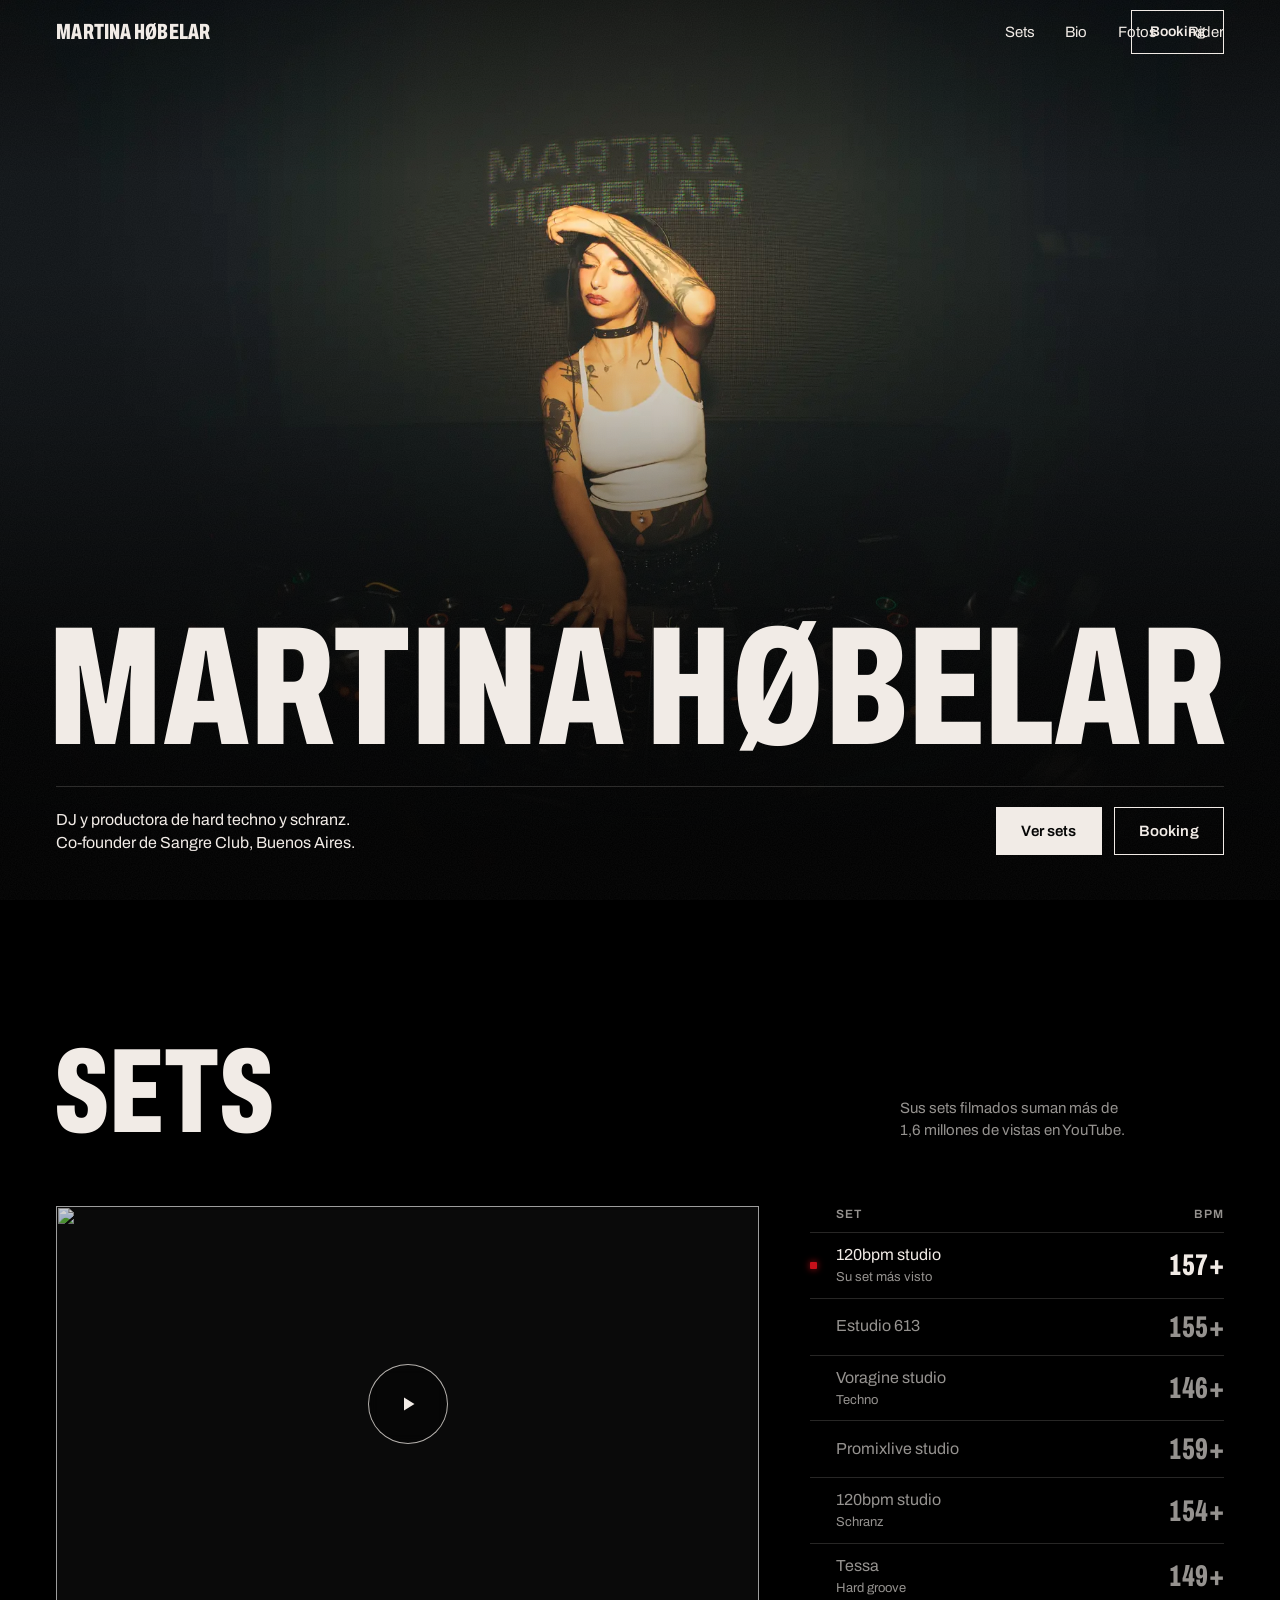
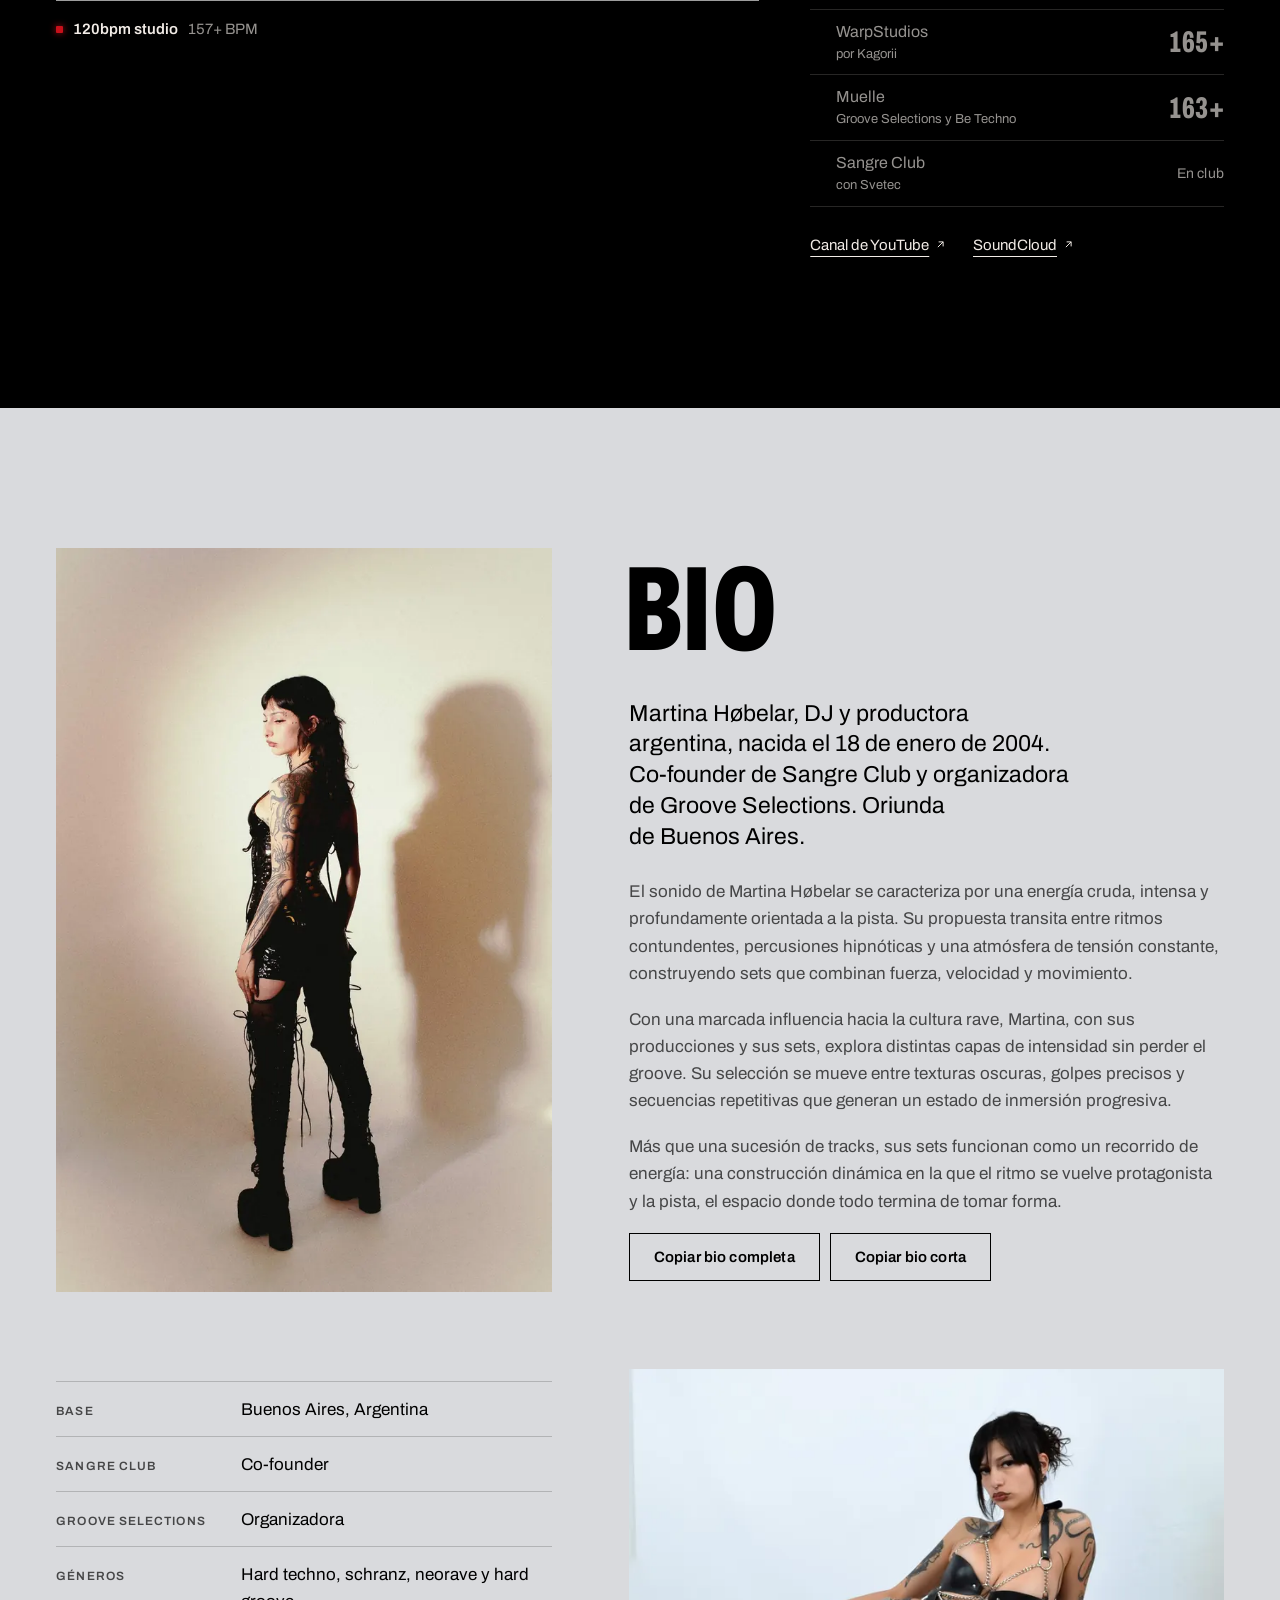
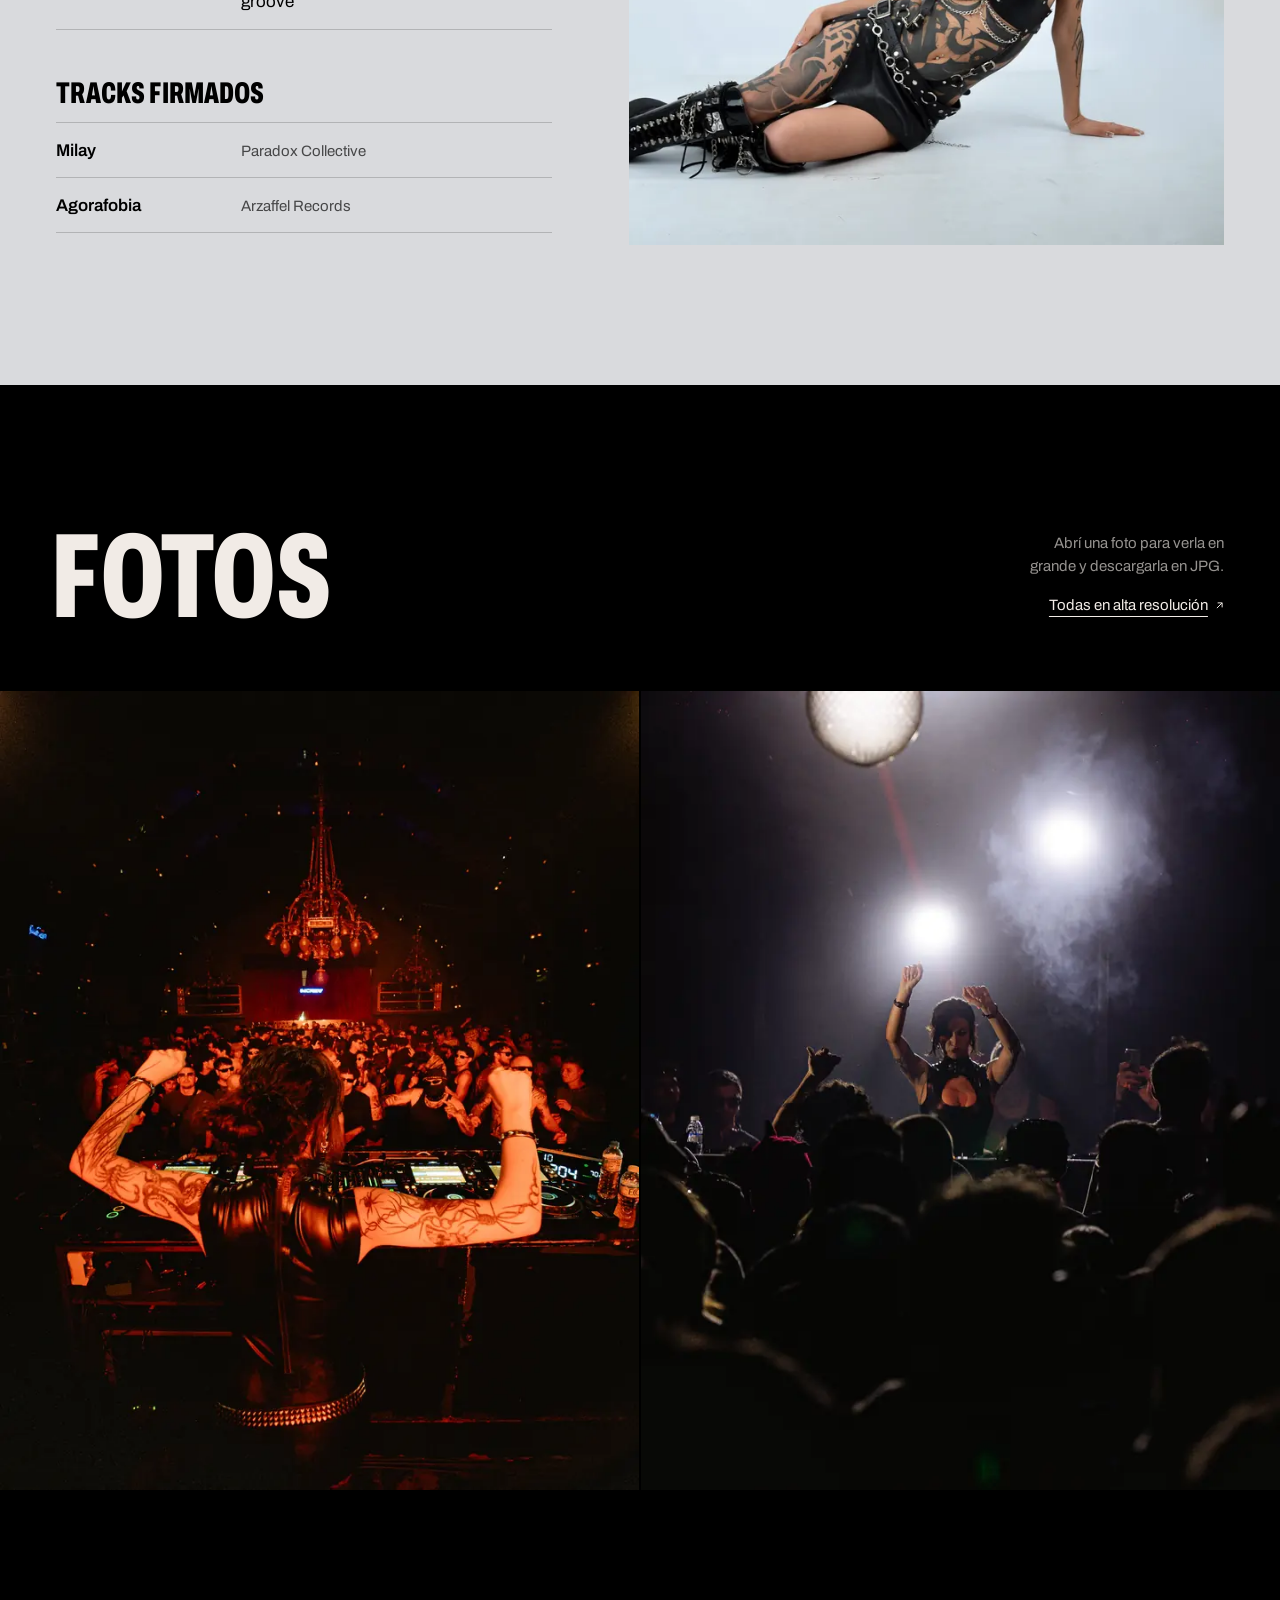
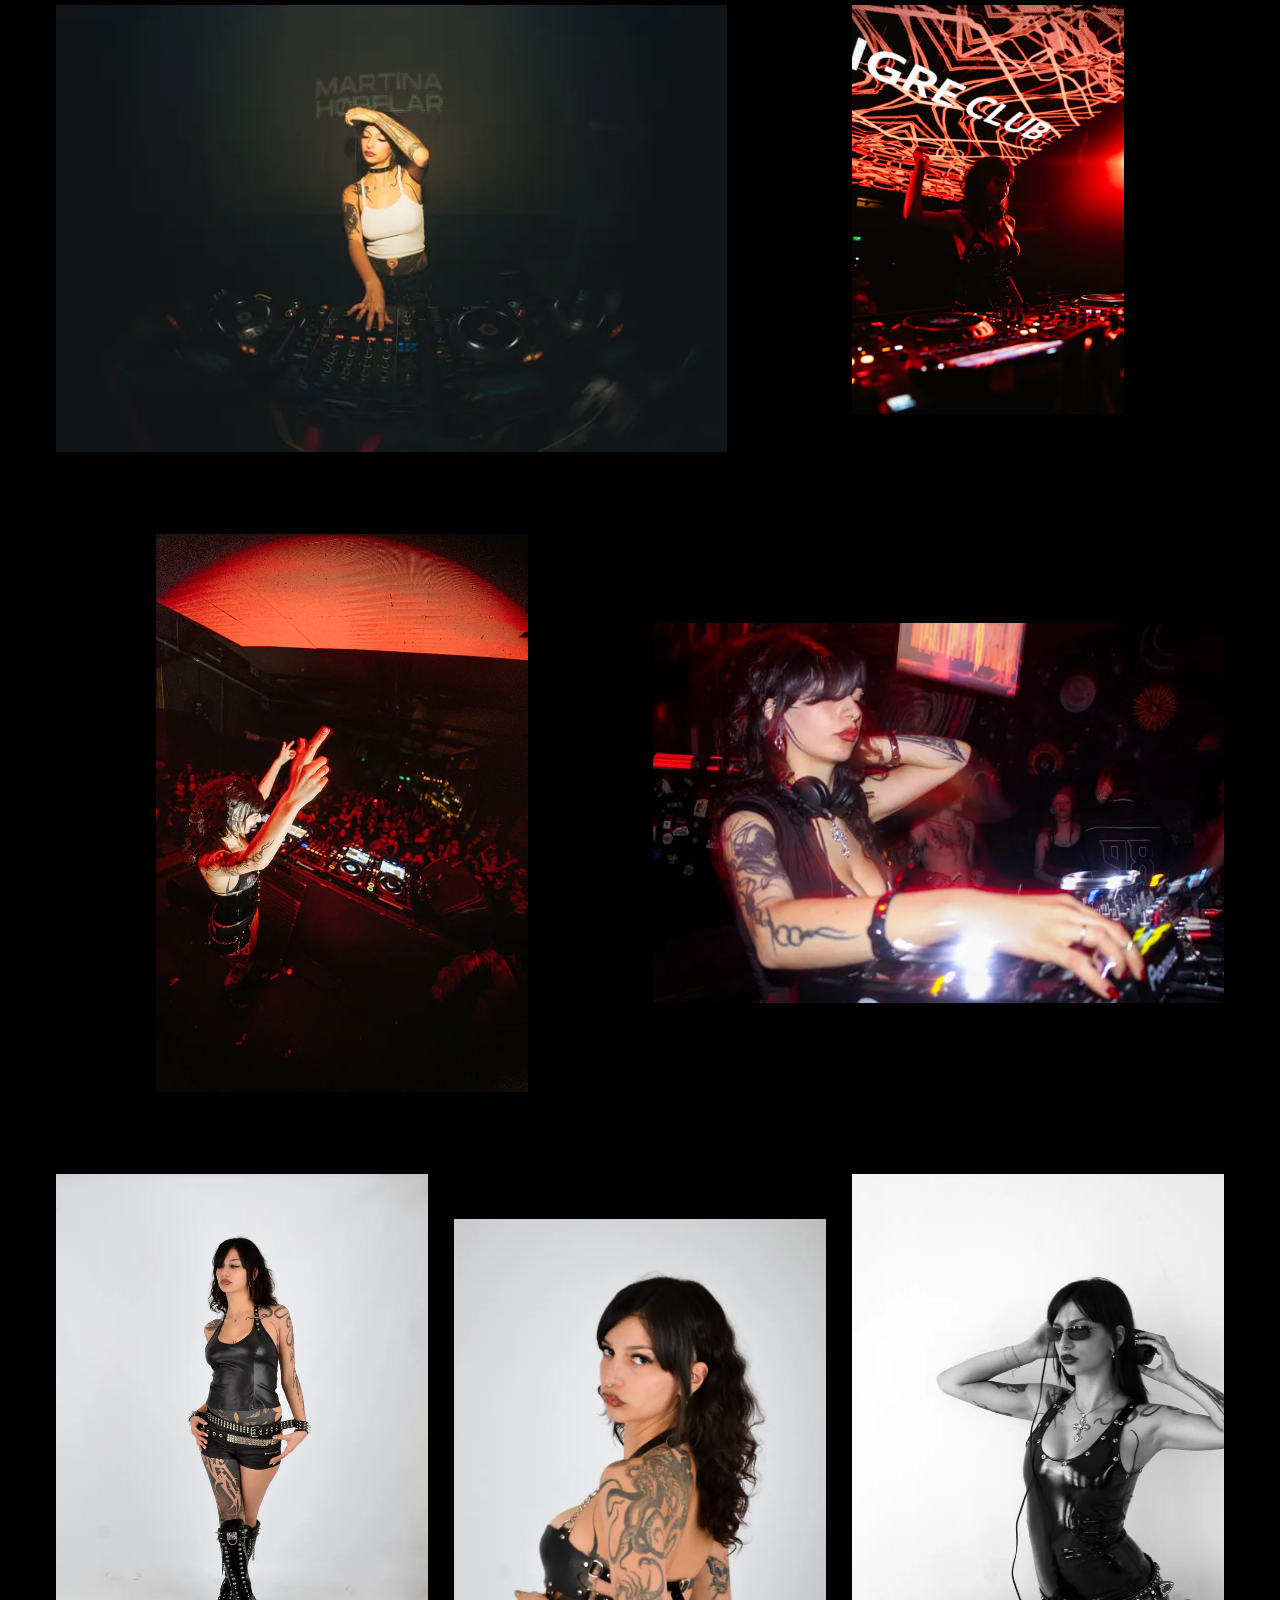
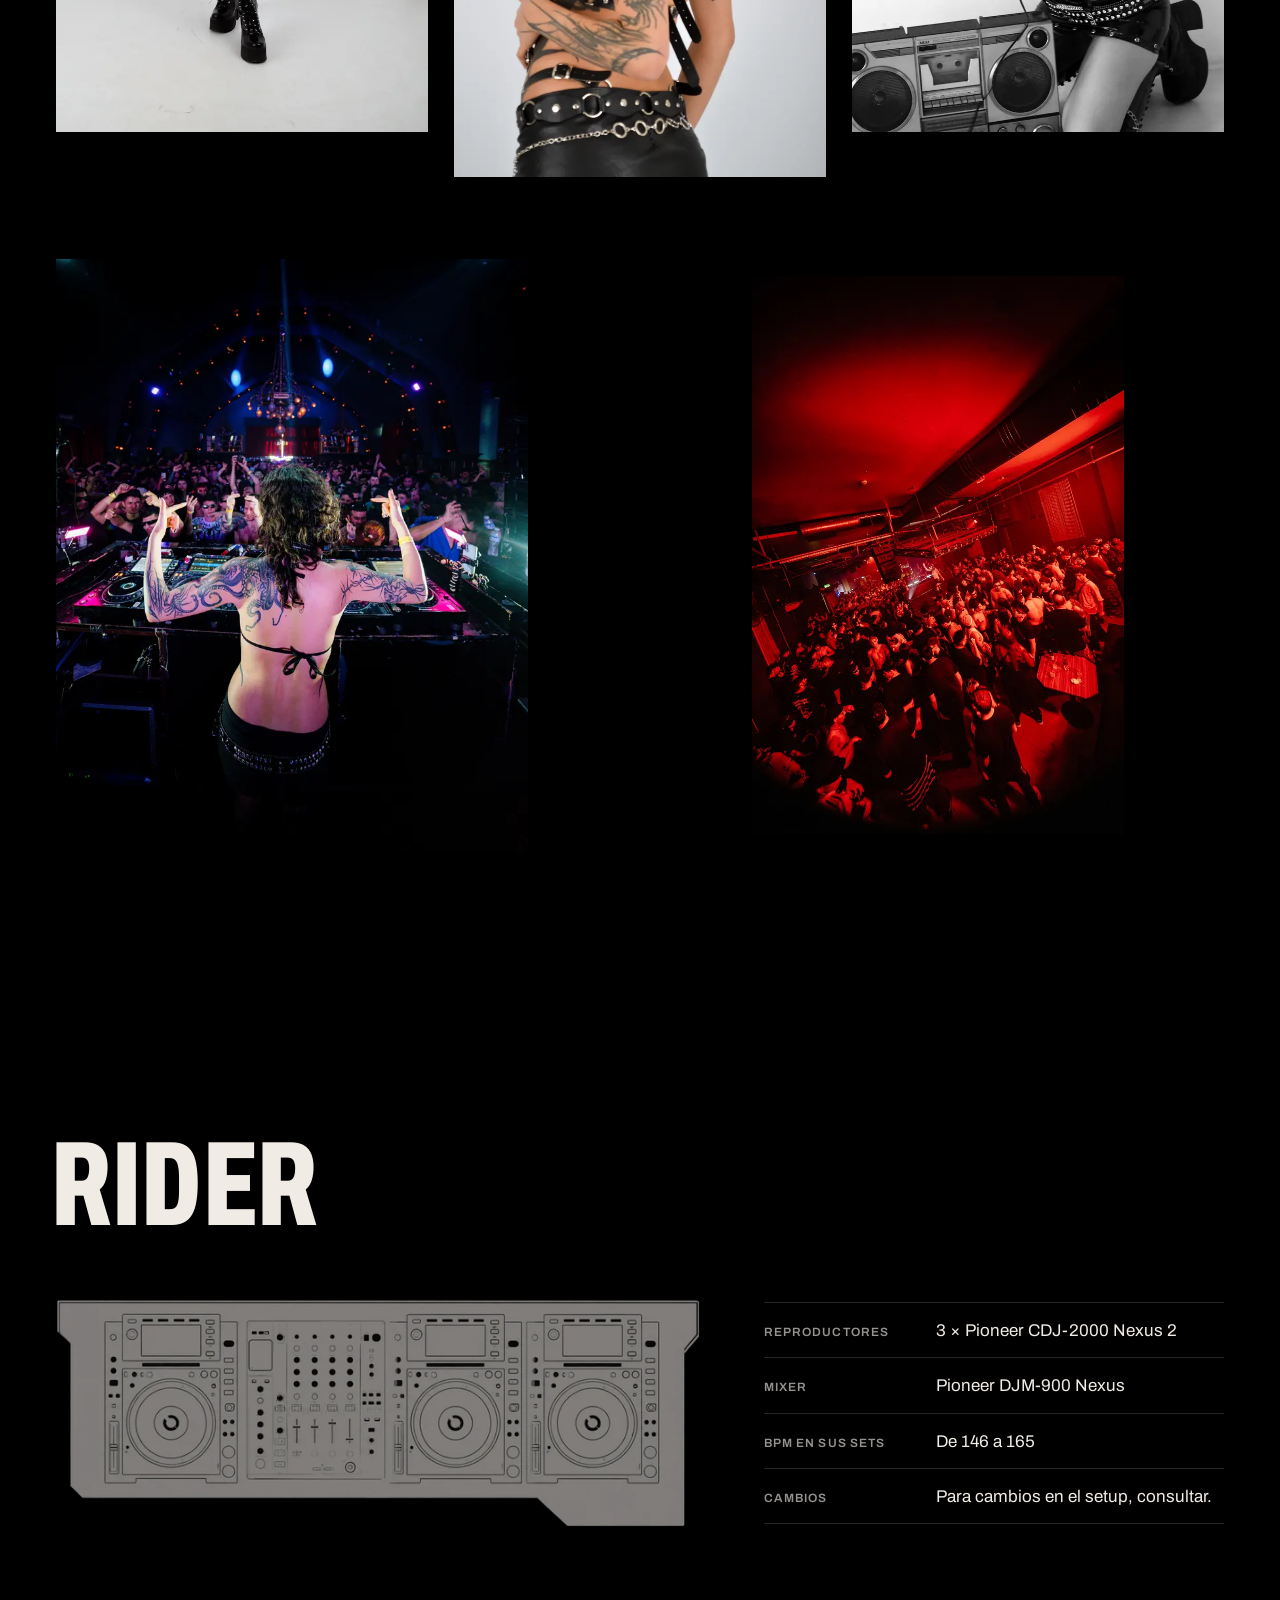
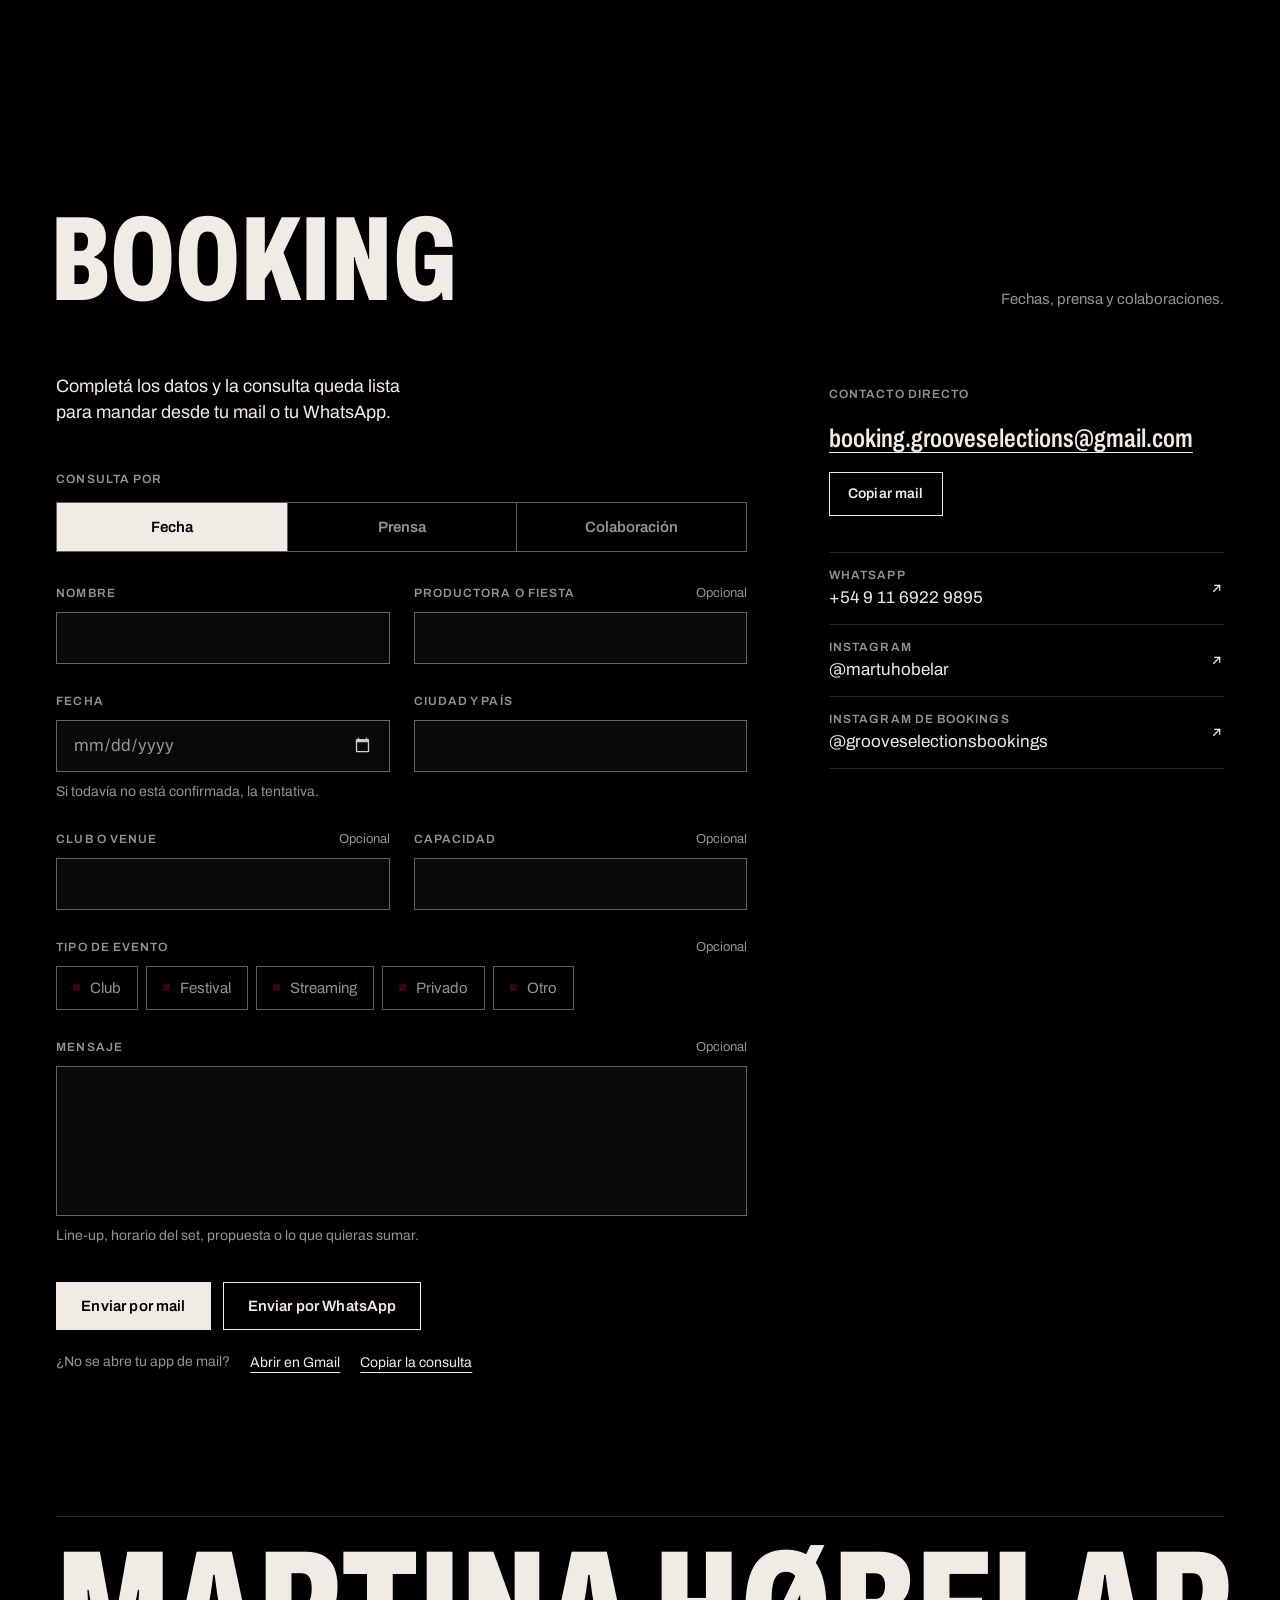
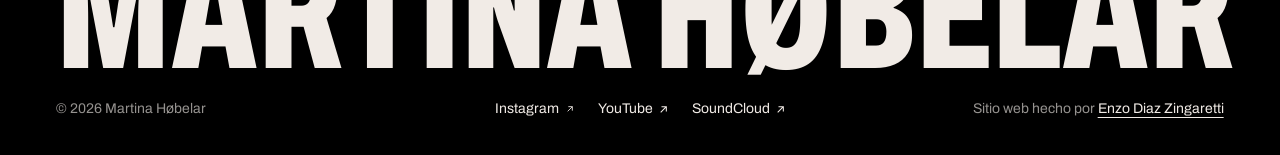
==== commit 005459df: "feat: detalles finos de diseño - Fotos que se revelan: mientras cargan se ve su tono y aparecen con " ====
--- a/index.html
+++ b/index.html
@@ -36,7 +36,7 @@
   <link rel="preload" href="fonts/archivo-latin.woff2" as="font" type="font/woff2" crossorigin />
   <link rel="preload" as="image" imagesrcset="img/hero-1.webp 1920w, img/hero-1-2880.webp 2880w" imagesizes="100vw" media="(min-width: 700px)" fetchpriority="high" />
   <link rel="preload" as="image" href="img/hero-1-m.webp" media="(max-width: 699px)" fetchpriority="high" />
-  <link rel="stylesheet" href="style.css?v=7" />
+  <link rel="stylesheet" href="style.css?v=8" />
 
   <script type="application/ld+json">
   {
@@ -104,7 +104,7 @@
           <span class="hero__last">Høbelar</span>
         </h1>
         <div class="hero__foot">
-          <p class="hero__lead"><span>DJ y productora de hard techno y schranz.</span> <span>Co&#8209;founder de Sangre Club, Buenos Aires.</span></p>
+          <p class="hero__lead"><span>DJ y productora de hard techno y schranz.</span> <span>Co-founder de Sangre&nbsp;Club, Buenos&nbsp;Aires.</span></p>
           <p class="hero__actions">
             <a class="btn btn--solid" href="#sets">Ver sets</a>
             <a class="btn btn--line" href="#booking">Booking</a>
@@ -191,7 +191,7 @@
         <div class="bio__intro">
           <h2 class="titulo" id="bio-title">Bio</h2>
           <div class="bio__body" id="bioText">
-            <p class="bio__lead" id="bioLead">Martina Høbelar, DJ y productora argentina, nacida el 18 de enero de 2004. Co-founder de Sangre Club y organizadora de Groove Selections. Oriunda de Buenos Aires.</p>
+            <p class="bio__lead" id="bioLead">Martina Høbelar, DJ y productora argentina, nacida el 18 de enero de 2004. Co-founder de Sangre Club y organizadora de Groove Selections. Oriunda de Buenos&nbsp;Aires.</p>
             <p>El sonido de Martina Høbelar se caracteriza por una energía cruda, intensa y profundamente orientada a la pista. Su propuesta transita entre ritmos contundentes, percusiones hipnóticas y una atmósfera de tensión constante, construyendo sets que combinan fuerza, velocidad y movimiento.</p>
             <p>Con una marcada influencia hacia la cultura rave, Martina, con sus producciones y sus sets, explora distintas capas de intensidad sin perder el groove. Su selección se mueve entre texturas oscuras, golpes precisos y secuencias repetitivas que generan un estado de inmersión progresiva.</p>
             <p>Más que una sucesión de tracks, sus sets funcionan como un recorrido de energía: una construcción dinámica en la que el ritmo se vuelve protagonista y la pista, el espacio donde todo termina de tomar forma.</p>
@@ -203,16 +203,16 @@
         </div>
 
         <figure class="bio__photo bio__photo--a">
-          <button class="ph" type="button" data-full="img/fotos/13-1800.webp" data-jpg="img/fotos/13.jpg"><img src="img/bio-a.webp" srcset="img/bio-a-700.webp 700w, img/bio-a.webp 1100w" sizes="(max-width: 900px) calc(100vw - 40px), min(42vw, 560px)" alt="Retrato de estudio de Martina Høbelar de pie, de perfil, con corset de vinilo y botas altas, y su sombra en la pared" width="1100" height="1650" loading="lazy" decoding="async" /></button>
+          <button class="ph" type="button" data-tono="#aea08f" data-full="img/fotos/13-1800.webp" data-jpg="img/fotos/13.jpg"><img src="img/bio-a.webp" srcset="img/bio-a-700.webp 700w, img/bio-a.webp 1100w" sizes="(max-width: 900px) calc(100vw - 40px), min(42vw, 560px)" alt="Retrato de estudio de Martina Høbelar de pie, de perfil, con corset de vinilo y botas altas, y su sombra en la pared" width="1100" height="1650" loading="lazy" decoding="async" /></button>
         </figure>
 
         <figure class="bio__photo bio__photo--b">
-          <button class="ph" type="button" data-full="img/fotos/14-1800.webp" data-jpg="img/fotos/14.jpg"><img src="img/bio-b.webp" srcset="img/bio-b-700.webp 700w, img/bio-b.webp 1100w" sizes="(max-width: 900px) calc(100vw - 40px), min(50vw, 660px)" alt="Retrato de estudio de Martina Høbelar recostada en el piso, con arnés de cuero y cadenas" width="1100" height="880" loading="lazy" decoding="async" /></button>
+          <button class="ph" type="button" data-tono="#babec1" data-full="img/fotos/14-1800.webp" data-jpg="img/fotos/14.jpg"><img src="img/bio-b.webp" srcset="img/bio-b-700.webp 700w, img/bio-b.webp 1100w" sizes="(max-width: 900px) calc(100vw - 40px), min(50vw, 660px)" alt="Retrato de estudio de Martina Høbelar recostada en el piso, con arnés de cuero y cadenas" width="1100" height="880" loading="lazy" decoding="async" /></button>
         </figure>
 
         <div class="bio__data">
           <dl class="facts">
-            <div><dt>Base</dt><dd>Buenos Aires, Argentina</dd></div>
+            <div><dt>Base</dt><dd>Buenos&nbsp;Aires, Argentina</dd></div>
             <div><dt>Sangre Club</dt><dd>Co-founder</dd></div>
             <div><dt>Groove Selections</dt><dd>Organizadora</dd></div>
             <div><dt>Géneros</dt><dd>Hard techno, schranz, neorave y hard groove</dd></div>
@@ -243,21 +243,21 @@
 
       <!-- Las dos que ella marcó como épicas, a todo el ancho -->
       <div class="diptych">
-        <button class="ph" type="button" data-full="img/fotos/03-1800.webp" data-jpg="img/fotos/03.jpg"><img src="img/hero-2.webp" srcset="img/fotos/03-720.webp 720w, img/hero-2.webp 1600w" sizes="(max-width: 699px) 100vw, 50vw" alt="Martina de espaldas en la cabina, frente a la pista iluminada de rojo" width="1600" height="2000" loading="lazy" decoding="async" /></button>
-        <button class="ph" type="button" data-full="img/fotos/06-1800.webp" data-jpg="img/fotos/06.jpg"><img src="img/hero-3.webp" srcset="img/fotos/06-720.webp 720w, img/hero-3.webp 1600w" sizes="(max-width: 699px) 100vw, 50vw" alt="Martina con los brazos en alto bajo los reflectores" width="1600" height="2000" loading="lazy" decoding="async" /></button>
+        <button class="ph" type="button" data-tono="#261108" data-full="img/fotos/03-1800.webp" data-jpg="img/fotos/03.jpg"><img src="img/hero-2.webp" srcset="img/fotos/03-720.webp 720w, img/hero-2.webp 1600w" sizes="(max-width: 699px) 100vw, 50vw" alt="Martina de espaldas en la cabina, frente a la pista iluminada de rojo" width="1600" height="2000" loading="lazy" decoding="async" /></button>
+        <button class="ph" type="button" data-tono="#2a272b" data-full="img/fotos/06-1800.webp" data-jpg="img/fotos/06.jpg"><img src="img/hero-3.webp" srcset="img/fotos/06-720.webp 720w, img/hero-3.webp 1600w" sizes="(max-width: 699px) 100vw, 50vw" alt="Martina con los brazos en alto bajo los reflectores" width="1600" height="2000" loading="lazy" decoding="async" /></button>
       </div>
 
       <div class="wrap">
         <ul class="grid" id="grid">
-          <li class="g-01"><button class="ph" type="button" data-full="img/fotos/01-1800.webp" data-jpg="img/fotos/01.jpg"><img src="img/fotos/01-720.webp" srcset="img/fotos/01-720.webp 720w, img/fotos/01-1800.webp 1800w" sizes="(max-width: 699px) calc(100vw - 40px), min(52vw, 760px)" alt="Martina Høbelar en la cabina, con su nombre proyectado detrás" width="720" height="480" loading="lazy" decoding="async" /></button></li>
-          <li class="g-02"><button class="ph" type="button" data-full="img/fotos/02-1800.webp" data-jpg="img/fotos/02.jpg"><img src="img/fotos/02-720.webp" srcset="img/fotos/02-720.webp 720w, img/fotos/02-1800.webp 1365w" sizes="(max-width: 699px) calc(50vw - 26px), min(21vw, 310px)" alt="Martina en la cabina de Sangre Club, bajo la gráfica del club" width="720" height="1080" loading="lazy" decoding="async" /></button></li>
-          <li class="g-12"><button class="ph" type="button" data-full="img/fotos/12-1800.webp" data-jpg="img/fotos/12.jpg"><img src="img/fotos/12-720.webp" srcset="img/fotos/12-720.webp 720w, img/fotos/12-1800.webp 1365w" sizes="(max-width: 699px) calc(50vw - 26px), min(29vw, 420px)" alt="Martina con el brazo en alto en la cabina de Sangre Club" width="720" height="1080" loading="lazy" decoding="async" /></button></li>
-          <li class="g-10"><button class="ph" type="button" data-full="img/fotos/10-1800.webp" data-jpg="img/fotos/10.jpg"><img src="img/fotos/10-720.webp" srcset="img/fotos/10-720.webp 720w, img/fotos/10-1800.webp 1800w" sizes="(max-width: 699px) calc(100vw - 40px), min(45vw, 645px)" alt="Martina mezclando en primer plano, con luz roja" width="720" height="480" loading="lazy" decoding="async" /></button></li>
-          <li class="g-04"><button class="ph" type="button" data-full="img/fotos/04-1800.webp?v=2" data-jpg="img/fotos/04.jpg?v=2"><img src="img/fotos/04-720.webp?v=2" srcset="img/fotos/04-720.webp?v=2 720w, img/fotos/04-1800.webp?v=2 1365w" sizes="(max-width: 699px) calc(50vw - 26px), min(29vw, 420px)" alt="Retrato de estudio de Martina de pie, con top de cuero y botas" width="720" height="1080" loading="lazy" decoding="async" /></button></li>
-          <li class="g-11"><button class="ph" type="button" data-full="img/fotos/11-1800.webp" data-jpg="img/fotos/11.jpg"><img src="img/fotos/11-720.webp" srcset="img/fotos/11-720.webp 720w, img/fotos/11-1800.webp 1365w" sizes="(max-width: 699px) calc(50vw - 26px), min(29vw, 420px)" alt="Retrato de estudio de Martina, de espaldas, con los tatuajes a la vista" width="720" height="1080" loading="lazy" decoding="async" /></button></li>
-          <li class="g-07"><button class="ph" type="button" data-full="img/fotos/07-1800.webp?v=2" data-jpg="img/fotos/07.jpg?v=2"><img src="img/fotos/07-720.webp?v=2" srcset="img/fotos/07-720.webp?v=2 720w, img/fotos/07-1800.webp?v=2 1800w" sizes="(max-width: 699px) calc(100vw - 40px), min(29vw, 420px)" alt="Retrato de estudio de Martina en blanco y negro, con vestido de látex y un radiograbador" width="720" height="1080" loading="lazy" decoding="async" /></button></li>
-          <li class="g-09"><button class="ph" type="button" data-full="img/fotos/09-1800.webp" data-jpg="img/fotos/09.jpg"><img src="img/fotos/09-720.webp" srcset="img/fotos/09-720.webp 720w, img/fotos/09-1800.webp 1652w" sizes="(max-width: 699px) calc(50vw - 26px), min(37vw, 535px)" alt="Martina de espaldas frente a un salón lleno" width="720" height="906" loading="lazy" decoding="async" /></button></li>
-          <li class="g-08"><button class="ph" type="button" data-full="img/fotos/08-1800.webp" data-jpg="img/fotos/08.jpg"><img src="img/fotos/08-720.webp" srcset="img/fotos/08-720.webp 720w, img/fotos/08-1800.webp 1365w" sizes="(max-width: 699px) calc(50vw - 26px), min(29vw, 420px)" alt="La pista de Sangre Club llena, con luz roja" width="720" height="1080" loading="lazy" decoding="async" /></button></li>
+          <li class="g-01"><button class="ph" type="button" data-tono="#1f2220" data-full="img/fotos/01-1800.webp" data-jpg="img/fotos/01.jpg"><img src="img/fotos/01-720.webp" srcset="img/fotos/01-720.webp 720w, img/fotos/01-1800.webp 1800w" sizes="(max-width: 699px) calc(100vw - 40px), min(52vw, 760px)" alt="Martina Høbelar en la cabina, con su nombre proyectado detrás" width="720" height="480" loading="lazy" decoding="async" /></button></li>
+          <li class="g-02"><button class="ph" type="button" data-tono="#53201b" data-full="img/fotos/02-1800.webp" data-jpg="img/fotos/02.jpg"><img src="img/fotos/02-720.webp" srcset="img/fotos/02-720.webp 720w, img/fotos/02-1800.webp 1365w" sizes="(max-width: 699px) calc(50vw - 26px), min(21vw, 310px)" alt="Martina en la cabina de Sangre Club, bajo la gráfica del club" width="720" height="1080" loading="lazy" decoding="async" /></button></li>
+          <li class="g-12"><button class="ph" type="button" data-tono="#3f1912" data-full="img/fotos/12-1800.webp" data-jpg="img/fotos/12.jpg"><img src="img/fotos/12-720.webp" srcset="img/fotos/12-720.webp 720w, img/fotos/12-1800.webp 1365w" sizes="(max-width: 699px) calc(50vw - 26px), min(29vw, 420px)" alt="Martina con el brazo en alto en la cabina de Sangre Club" width="720" height="1080" loading="lazy" decoding="async" /></button></li>
+          <li class="g-10"><button class="ph" type="button" data-tono="#503537" data-full="img/fotos/10-1800.webp" data-jpg="img/fotos/10.jpg"><img src="img/fotos/10-720.webp" srcset="img/fotos/10-720.webp 720w, img/fotos/10-1800.webp 1800w" sizes="(max-width: 699px) calc(100vw - 40px), min(45vw, 645px)" alt="Martina mezclando en primer plano, con luz roja" width="720" height="480" loading="lazy" decoding="async" /></button></li>
+          <li class="g-04"><button class="ph" type="button" data-tono="#c7c6c6" data-full="img/fotos/04-1800.webp?v=2" data-jpg="img/fotos/04.jpg?v=2"><img src="img/fotos/04-720.webp?v=2" srcset="img/fotos/04-720.webp?v=2 720w, img/fotos/04-1800.webp?v=2 1365w" sizes="(max-width: 699px) calc(50vw - 26px), min(29vw, 420px)" alt="Retrato de estudio de Martina de pie, con top de cuero y botas" width="720" height="1080" loading="lazy" decoding="async" /></button></li>
+          <li class="g-11"><button class="ph" type="button" data-tono="#aba29d" data-full="img/fotos/11-1800.webp" data-jpg="img/fotos/11.jpg"><img src="img/fotos/11-720.webp" srcset="img/fotos/11-720.webp 720w, img/fotos/11-1800.webp 1365w" sizes="(max-width: 699px) calc(50vw - 26px), min(29vw, 420px)" alt="Retrato de estudio de Martina, de espaldas, con los tatuajes a la vista" width="720" height="1080" loading="lazy" decoding="async" /></button></li>
+          <li class="g-07"><button class="ph" type="button" data-tono="#acacac" data-full="img/fotos/07-1800.webp?v=2" data-jpg="img/fotos/07.jpg?v=2"><img src="img/fotos/07-720.webp?v=2" srcset="img/fotos/07-720.webp?v=2 720w, img/fotos/07-1800.webp?v=2 1800w" sizes="(max-width: 699px) calc(100vw - 40px), min(29vw, 420px)" alt="Retrato de estudio de Martina en blanco y negro, con vestido de látex y un radiograbador" width="720" height="1080" loading="lazy" decoding="async" /></button></li>
+          <li class="g-09"><button class="ph" type="button" data-tono="#1c1721" data-full="img/fotos/09-1800.webp" data-jpg="img/fotos/09.jpg"><img src="img/fotos/09-720.webp" srcset="img/fotos/09-720.webp 720w, img/fotos/09-1800.webp 1652w" sizes="(max-width: 699px) calc(50vw - 26px), min(37vw, 535px)" alt="Martina de espaldas frente a un salón lleno" width="720" height="906" loading="lazy" decoding="async" /></button></li>
+          <li class="g-08"><button class="ph" type="button" data-tono="#4a0505" data-full="img/fotos/08-1800.webp" data-jpg="img/fotos/08.jpg"><img src="img/fotos/08-720.webp" srcset="img/fotos/08-720.webp 720w, img/fotos/08-1800.webp 1365w" sizes="(max-width: 699px) calc(50vw - 26px), min(29vw, 420px)" alt="La pista de Sangre Club llena, con luz roja" width="720" height="1080" loading="lazy" decoding="async" /></button></li>
         </ul>
       </div>
     </section>
@@ -275,8 +275,8 @@
           </figure>
 
           <dl class="spec">
-            <div><dt>Reproductores</dt><dd>3 × Pioneer CDJ-2000 Nexus 2</dd></div>
-            <div><dt>Mixer</dt><dd>Pioneer DJM-900 Nexus</dd></div>
+            <div><dt>Reproductores</dt><dd>3&nbsp;×&nbsp;Pioneer <span class="sin-corte">CDJ-2000 Nexus 2</span></dd></div>
+            <div><dt>Mixer</dt><dd>Pioneer <span class="sin-corte">DJM-900 Nexus</span></dd></div>
             <div><dt>BPM en sus sets</dt><dd>De 146 a 165</dd></div>
             <div><dt>Cambios</dt><dd>Para cambios en el setup, consultar.</dd></div>
           </dl>
@@ -380,7 +380,7 @@
             <a class="direct__mail" href="mailto:booking.grooveselections@gmail.com?subject=Booking%20Martina%20H%C3%B8belar">booking.grooveselections<wbr />@gmail.com</a>
             <button class="btn btn--line btn--sm copy" type="button" data-copy="booking.grooveselections@gmail.com" data-done="Mail copiado">Copiar mail</button>
             <ul class="ways">
-              <li><a class="ext" href="https://wa.me/5491169229895?text=Hola%2C%20te%20escribo%20por%20una%20fecha%20para%20Martina%20H%C3%B8belar." target="_blank" rel="noopener"><span class="etiqueta">WhatsApp</span><span class="ways__value">+54 9 11 6922 9895</span></a></li>
+              <li><a class="ext" href="https://wa.me/5491169229895?text=Hola%2C%20te%20escribo%20por%20una%20fecha%20para%20Martina%20H%C3%B8belar." target="_blank" rel="noopener"><span class="etiqueta">WhatsApp</span><span class="ways__value sin-corte">+54 9 11 6922 9895</span></a></li>
               <li><a class="ext" href="https://www.instagram.com/martuhobelar" target="_blank" rel="noopener"><span class="etiqueta">Instagram</span><span class="ways__value">@martuhobelar</span></a></li>
               <li><a class="ext" href="https://www.instagram.com/grooveselectionsbookings" target="_blank" rel="noopener"><span class="etiqueta">Instagram de bookings</span><span class="ways__value">@grooveselectionsbookings</span></a></li>
             </ul>
@@ -426,6 +426,6 @@
     </div>
   </dialog>
 
-  <script src="script.js?v=7" defer></script>
+  <script src="script.js?v=8" defer></script>
 </body>
 </html>
--- a/style.css
+++ b/style.css
@@ -55,6 +55,9 @@
   scroll-behavior: smooth;
   scroll-padding-top: var(--bar);
   -webkit-text-size-adjust: 100%;
+  -webkit-tap-highlight-color: transparent; /* sin el recuadro gris al tocar: cada tecla tiene su :active */
+  scrollbar-color: rgba(241, 235, 230, 0.28) var(--sala);
+  accent-color: var(--sangre); /* el calendario de la fecha, con el rojo de la marca */
 }
 
 body {
@@ -109,6 +112,20 @@
   white-space: nowrap;
   border: 0;
 }
+
+/* lo que no se parte entre líneas: teléfono, modelos de equipos */
+.sin-corte { white-space: nowrap; }
+
+/* Sin palabras sueltas: bajadas y avisos en líneas parejas, párrafos sin
+   una palabra sola en la última línea */
+.hero__lead span,
+.ask__lead,
+.head__note,
+.field__hint,
+.lost .titulo,
+.lost__text { text-wrap: balance; }
+.bio__body p,
+.track__name small { text-wrap: pretty; }
 
 /* El rasgo de la marca: Archivo extra condensada, en mayúsculas */
 .hero__name,
@@ -220,6 +237,11 @@
   color: var(--estudio);
 }
 .btn.is-done { pointer-events: none; }
+/* al tocar, la tecla se hunde un pixel */
+.btn:active,
+.ask__link:active,
+.seg label:active span,
+.chips label:active span { transform: translateY(1px); }
 
 .link {
   display: inline-flex;
@@ -355,6 +377,17 @@
   overflow-y: auto;
 }
 .menu[hidden] { display: none; }
+/* el menú aparece con un fundido y las secciones suben apenas, una tras otra */
+@keyframes aparecer { from { opacity: 0; } }
+@keyframes subir { from { opacity: 0; transform: translateY(14px); } }
+.menu:not([hidden]) { animation: aparecer 0.25s ease; }
+.menu:not([hidden]) .menu__nav a,
+.menu:not([hidden]) .menu__mail { animation: subir 0.5s var(--ataque) backwards; }
+.menu__nav a:nth-child(2) { animation-delay: 0.03s; }
+.menu__nav a:nth-child(3) { animation-delay: 0.06s; }
+.menu__nav a:nth-child(4) { animation-delay: 0.09s; }
+.menu__nav a:nth-child(5) { animation-delay: 0.12s; }
+.menu__mail { animation-delay: 0.16s; }
 .menu__nav {
   display: flex;
   flex-direction: column;
@@ -583,6 +616,15 @@
   height: 100%;
   border: 0;
 }
+/* la miniatura queda debajo mientras carga YouTube: sin pantallazo negro */
+.player__under {
+  position: absolute;
+  inset: 0;
+  width: 100%;
+  height: 100%;
+  object-fit: cover;
+  filter: brightness(0.82);
+}
 
 .now {
   display: flex;
@@ -635,6 +677,7 @@
   transition: opacity 0.2s ease, transform 0.3s var(--ataque);
 }
 .track:hover,
+.track:active,
 .track[aria-current='true'] { color: var(--hueso); }
 .track:hover::before {
   opacity: 0.35;
@@ -705,7 +748,7 @@
 .bio__data { grid-area: data; }
 
 .bio__photo { margin: 0; }
-.bio__photo .ph { background: transparent; }
+.bio__photo .ph { background: var(--tono, transparent); }
 .bio__photo img { width: 100%; height: auto; }
 
 .bio__intro .titulo { margin-bottom: clamp(24px, 3vw, 40px); }
@@ -762,20 +805,23 @@
 /* ----------------------------------------------------------
    Fotos
    ---------------------------------------------------------- */
+/* Fotos que se revelan: mientras cargan se ve su tono (data-tono) y
+   aparecen con un fundido, como una copia en la cubeta */
 .ph {
   display: block;
   width: 100%;
   padding: 0;
   border: 0;
-  background: #0a0a0a;
+  background: var(--tono, #0a0a0a);
   cursor: zoom-in;
   overflow: hidden;
 }
 .ph img {
   width: 100%;
   height: auto;
-  transition: transform 1s var(--ataque), filter 0.4s ease;
-}
+  transition: transform 1s var(--ataque), filter 0.4s ease, opacity 0.8s ease;
+}
+.ph img.is-revelando { opacity: 0; }
 .ph:hover img {
   transform: scale(1.025);
   filter: brightness(1.06);
@@ -825,11 +871,6 @@
 
 .spec { border-top: 1px solid var(--linea); }
 .spec div { border-color: var(--linea); }
-.spec dd span {
-  display: block;
-  color: var(--humo);
-  font-size: 15px;
-}
 
 /* ----------------------------------------------------------
    Booking
@@ -957,10 +998,24 @@
   background: rgba(241, 235, 230, 0.035);
   color: var(--hueso);
   font: 400 17px/1.4 var(--font); /* 17 px: el iPhone no hace zoom al tocar */
+  caret-color: var(--sangre); /* el cursor titila en rojo, como el led */
   -webkit-appearance: none;
   appearance: none;
   transition: border-color 0.2s ease, background-color 0.2s ease, box-shadow 0.2s ease;
 }
+/* autocompletado del navegador: sin el fondo celeste o amarillo sobre el negro */
+.campo:-webkit-autofill,
+.campo:-webkit-autofill:hover {
+  -webkit-text-fill-color: var(--hueso);
+  -webkit-box-shadow: inset 0 0 0 1000px #131211;
+  box-shadow: inset 0 0 0 1000px #131211;
+  transition: background-color 9999s ease 0s;
+}
+.campo:-webkit-autofill:focus {
+  -webkit-box-shadow: inset 0 0 0 1px var(--hueso), inset 0 0 0 1000px #161514;
+  box-shadow: inset 0 0 0 1px var(--hueso), inset 0 0 0 1000px #161514;
+}
+.campo:autofill { filter: none; }
 .campo:hover { border-color: rgba(241, 235, 230, 0.62); }
 .campo:focus {
   outline: none;
@@ -972,6 +1027,14 @@
   min-height: 150px;
   line-height: 1.5;
   resize: vertical;
+}
+/* el mensaje crece con lo que se escribe */
+@supports (field-sizing: content) {
+  textarea.campo {
+    field-sizing: content;
+    max-height: 60vh;
+    resize: none;
+  }
 }
 /* la fecha: a la izquierda en el iPhone, apagada mientras está vacía */
 .campo--fecha::-webkit-date-and-time-value { text-align: left; }
@@ -1211,13 +1274,16 @@
 .viewer[open] {
   display: grid;
   grid-template-rows: minmax(0, 1fr) auto;
+  animation: aparecer 0.2s ease;
 }
 .viewer__img {
   width: 100%;
   height: 100%;
   object-fit: contain;
   padding: clamp(12px, 3vw, 40px) clamp(12px, 3vw, 40px) 0;
-}
+  transition: opacity 0.25s ease;
+}
+.viewer__img.is-revelando { opacity: 0; }
 .viewer__bar {
   display: flex;
   align-items: center;
@@ -1381,6 +1447,25 @@
   .bar__mark { font-size: 17px; }
   .bar__right { gap: 14px; }
   .bar__cta { padding: 0 12px; }
+  /* rótulo arriba y dato abajo: “Reproductores” no entra al lado */
+  .facts div,
+  .signed div,
+  .spec div {
+    grid-template-columns: 1fr;
+    gap: 2px;
+  }
+}
+
+/* Más contraste, para quien lo pide en su sistema: grises más claros y sin grano */
+@media (prefers-contrast: more) {
+  :root {
+    --humo: rgba(241, 235, 230, 0.86);
+    --linea: rgba(241, 235, 230, 0.4);
+    --campo-linea: rgba(241, 235, 230, 0.75);
+    --tinta-2: rgba(0, 0, 0, 0.86);
+    --tinta-linea: rgba(0, 0, 0, 0.45);
+  }
+  body::after { display: none; }
 }
 
 /* ----------------------------------------------------------
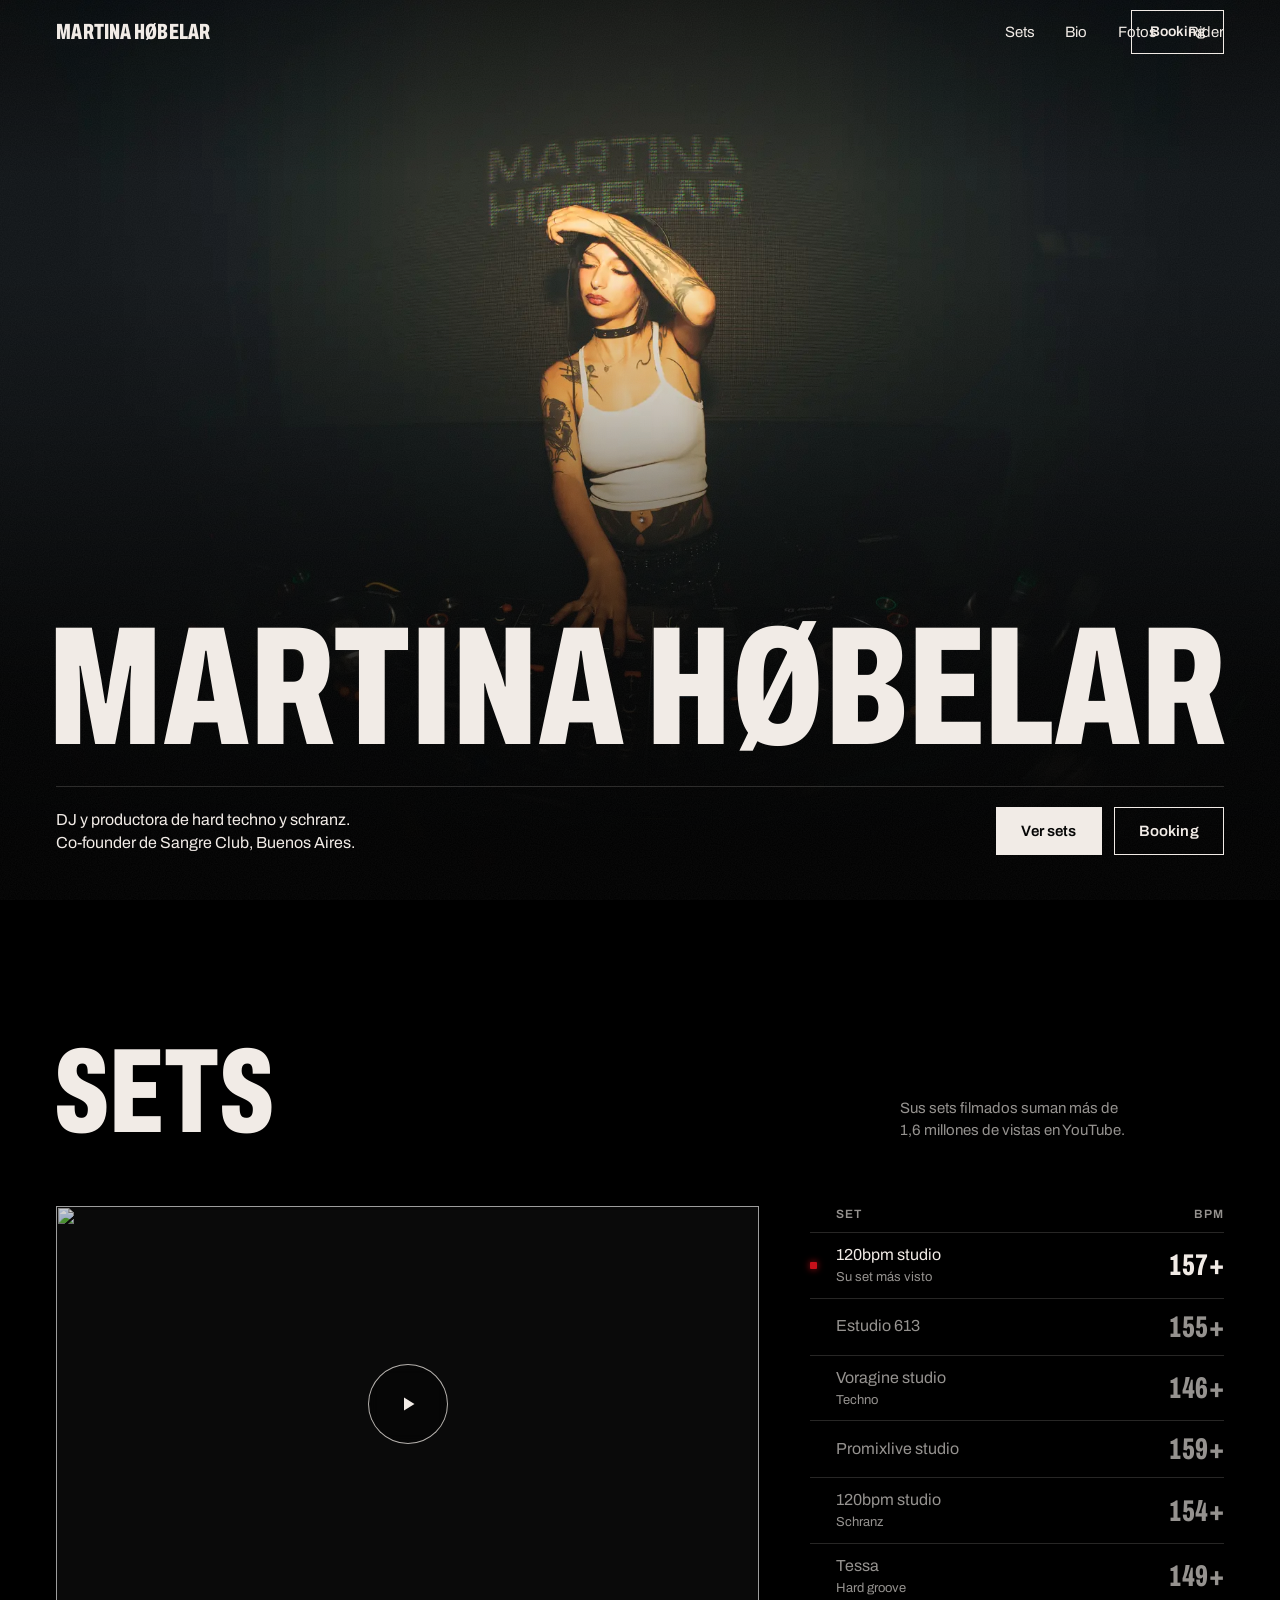
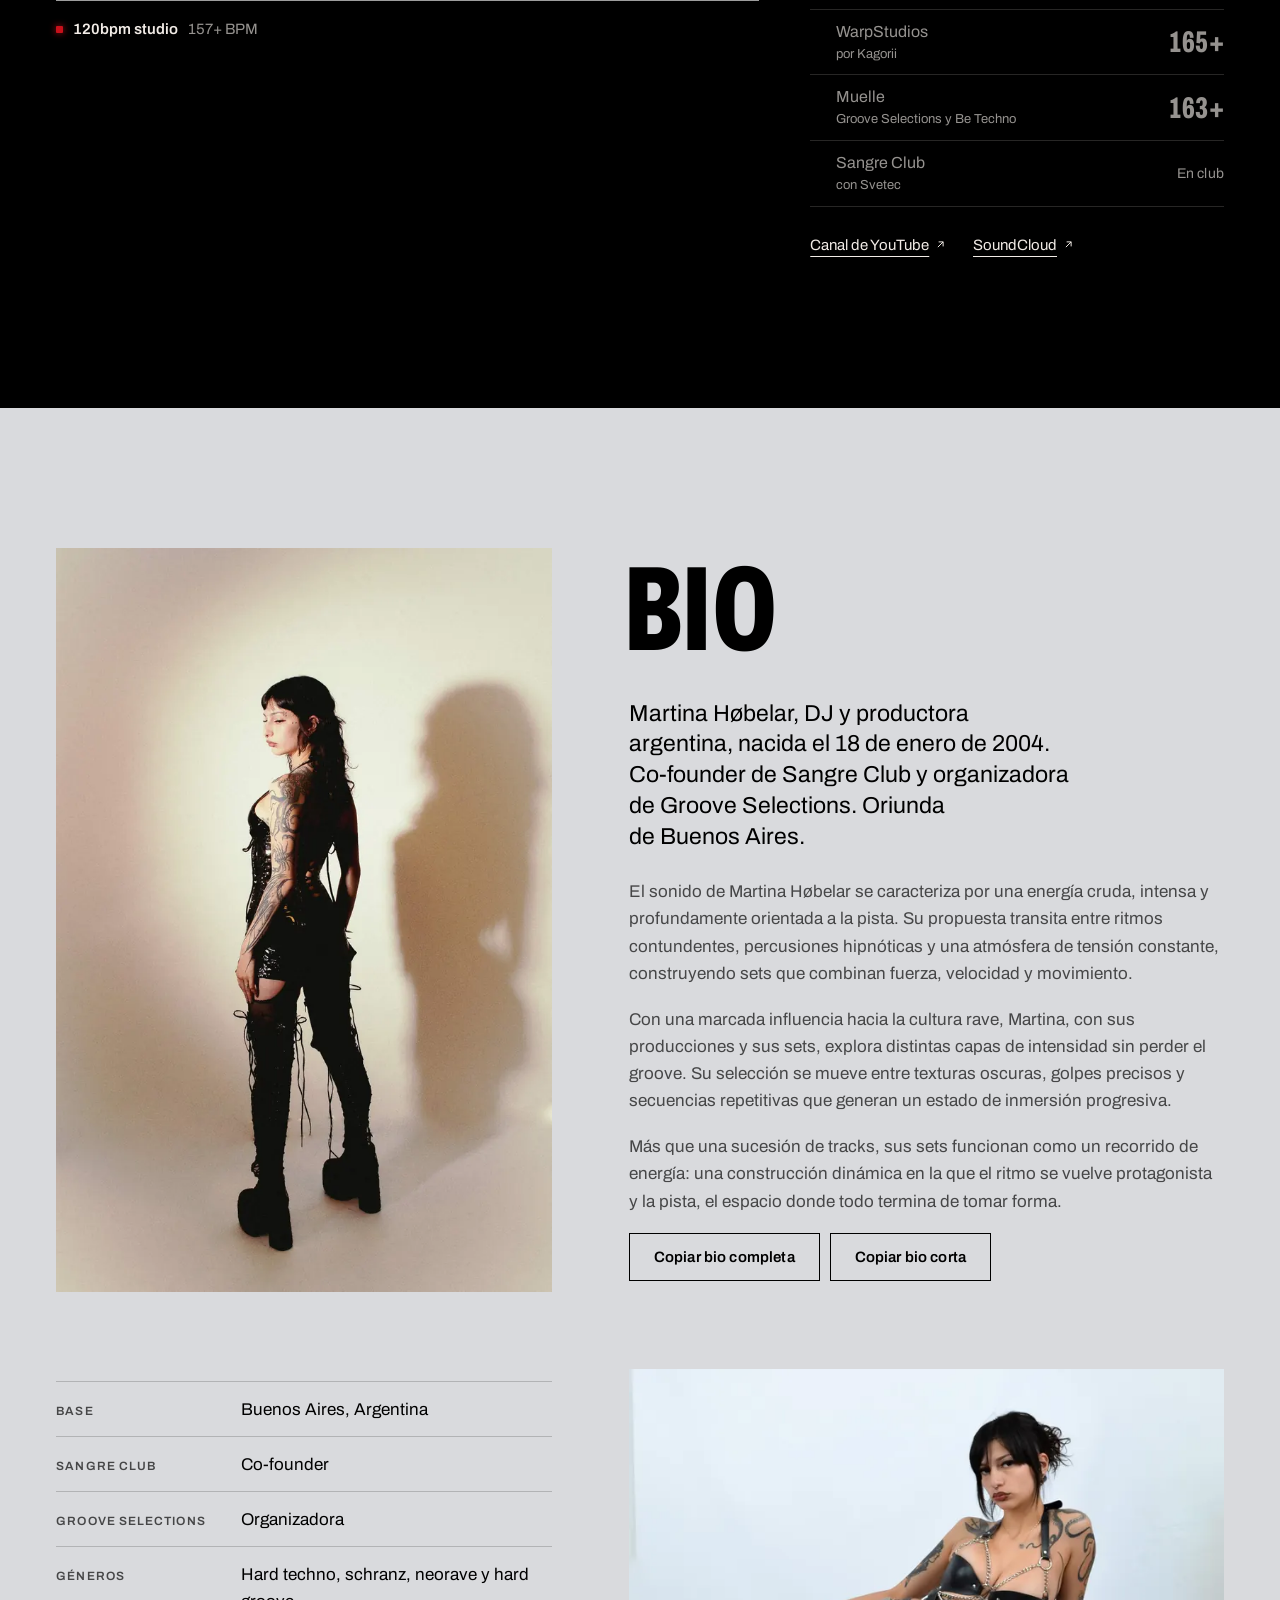
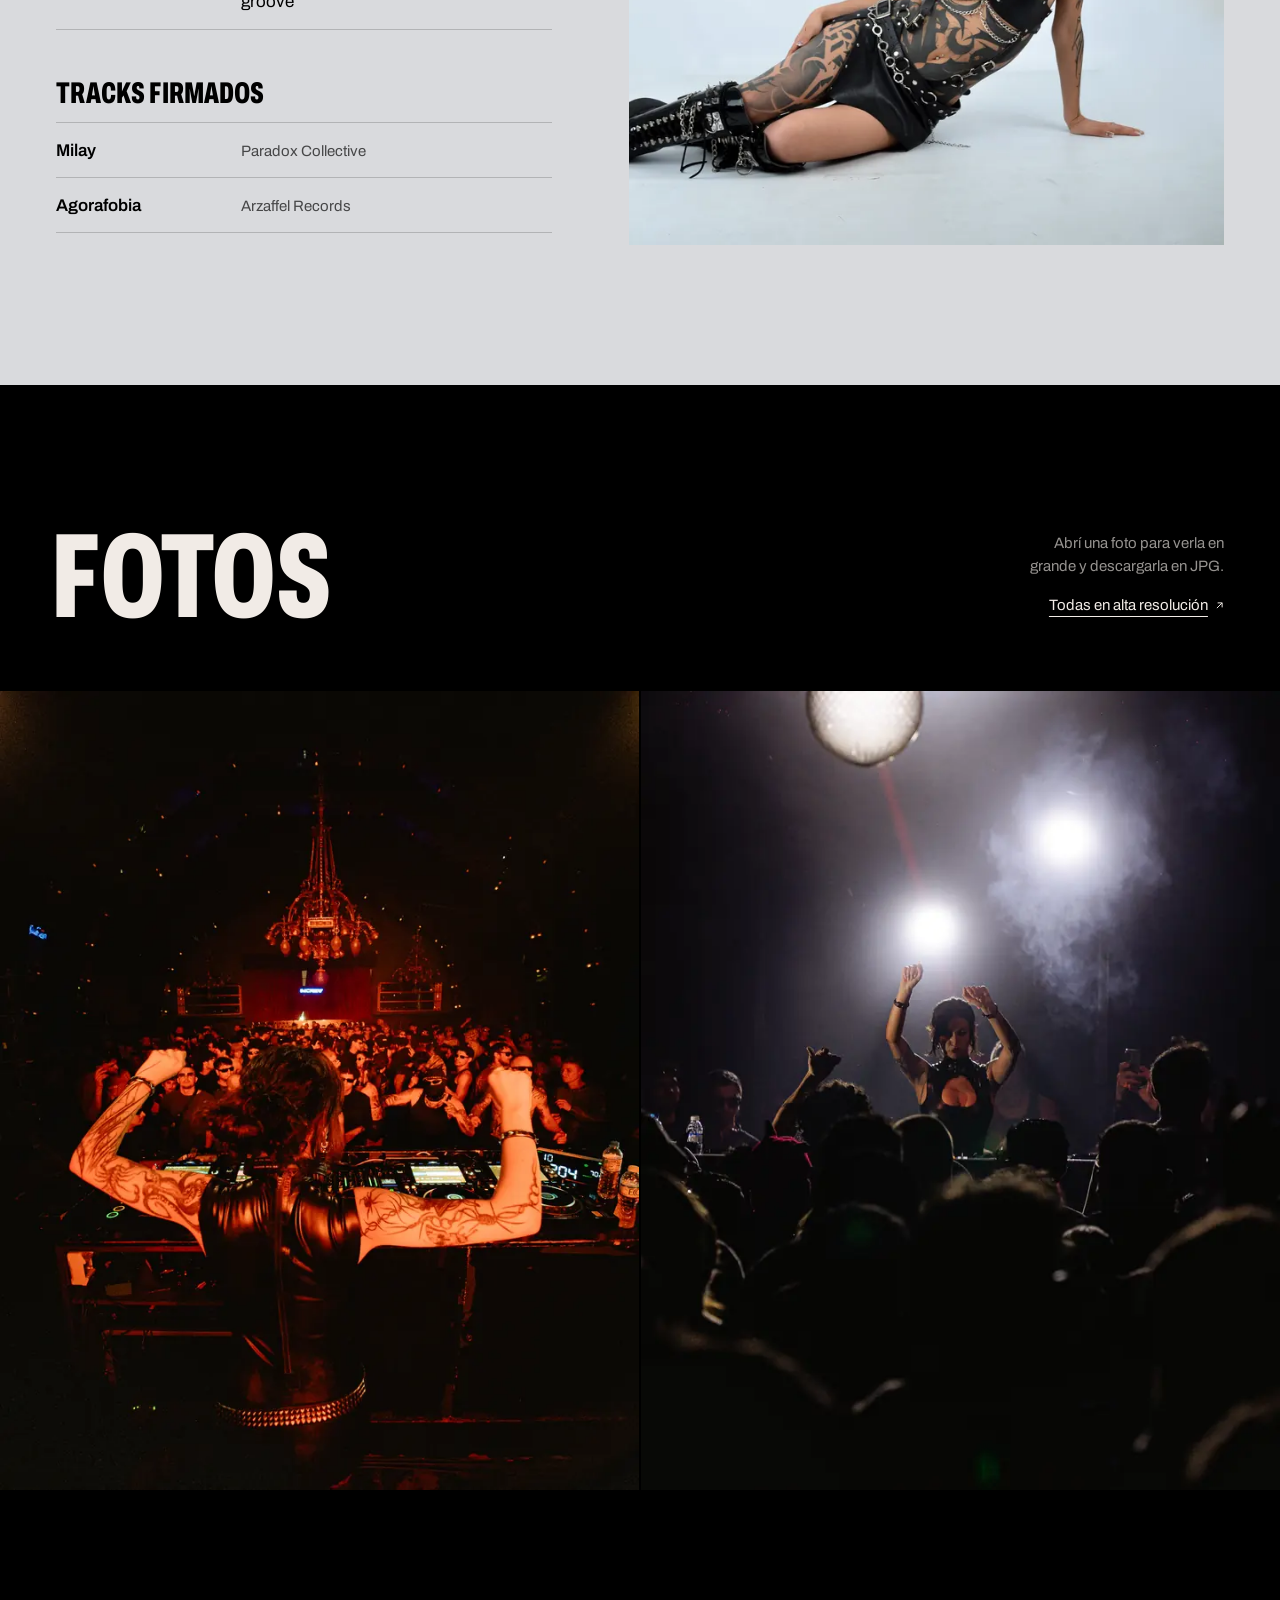
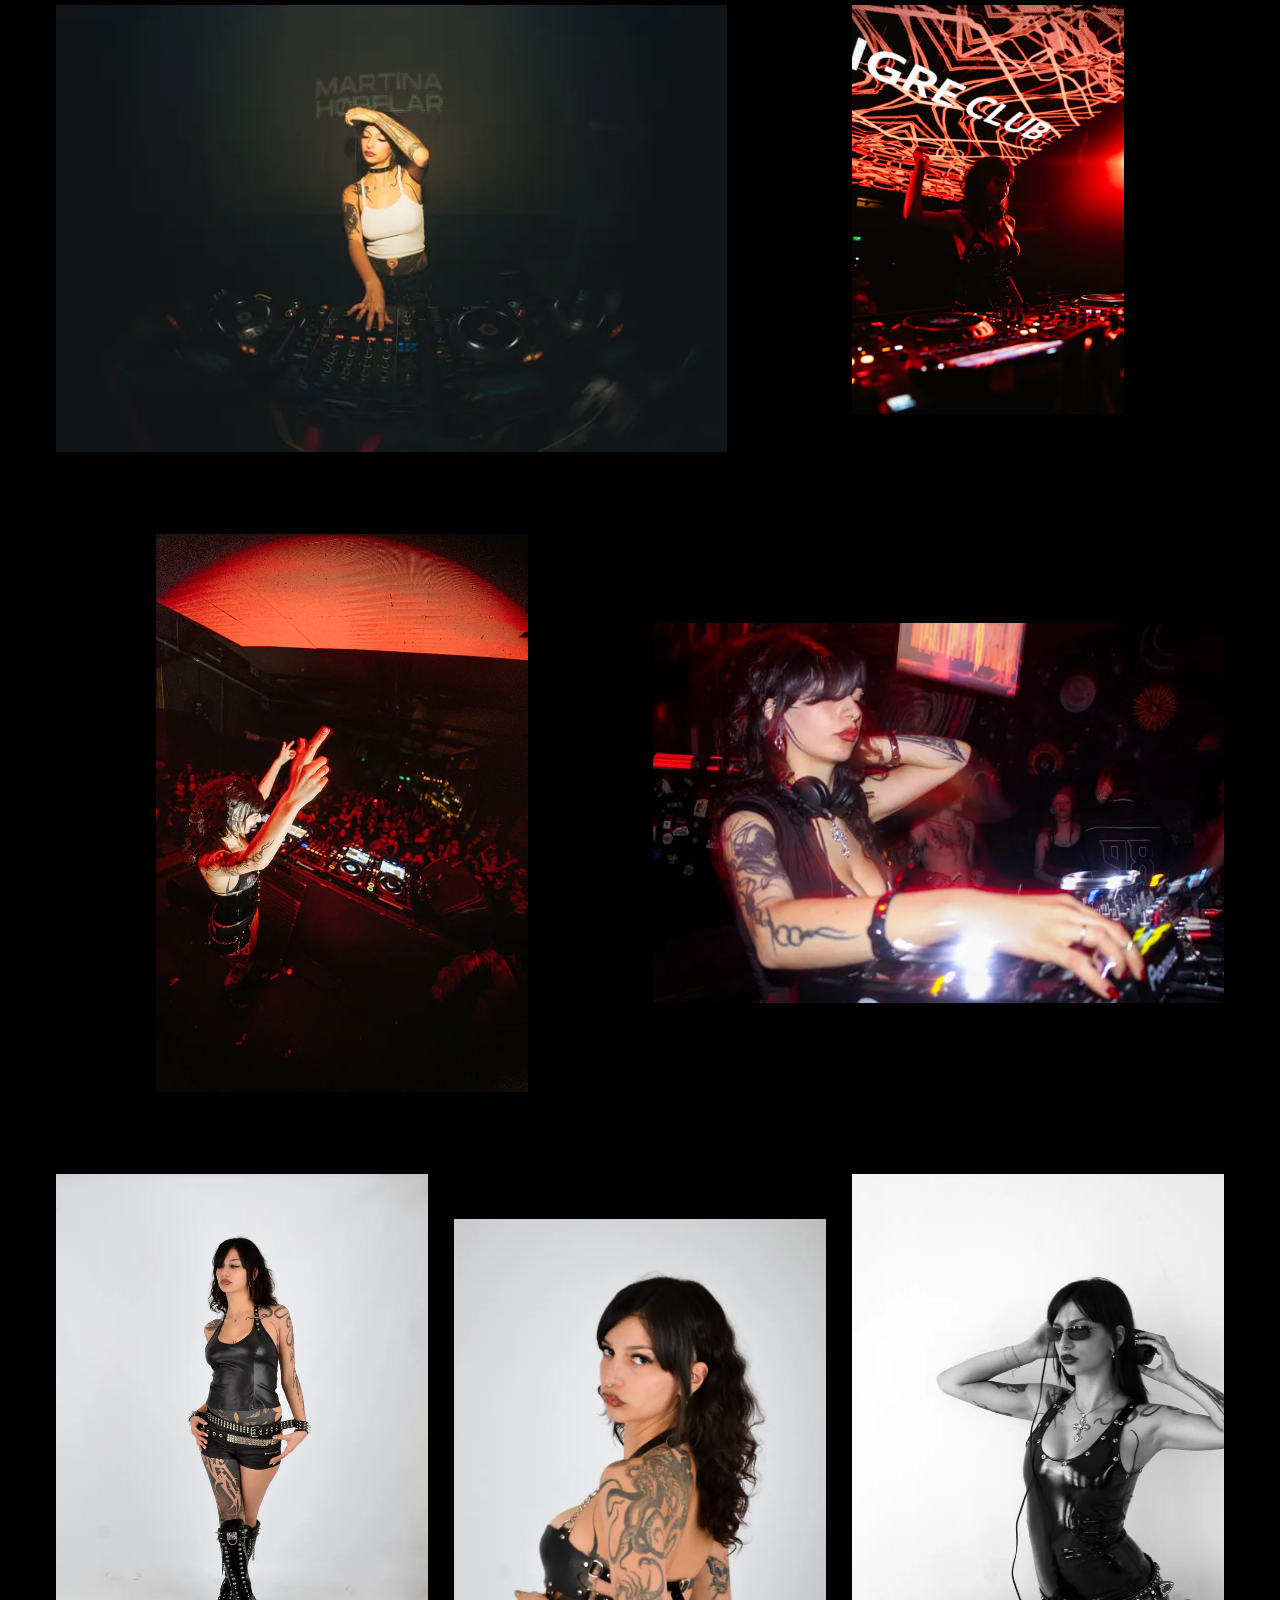
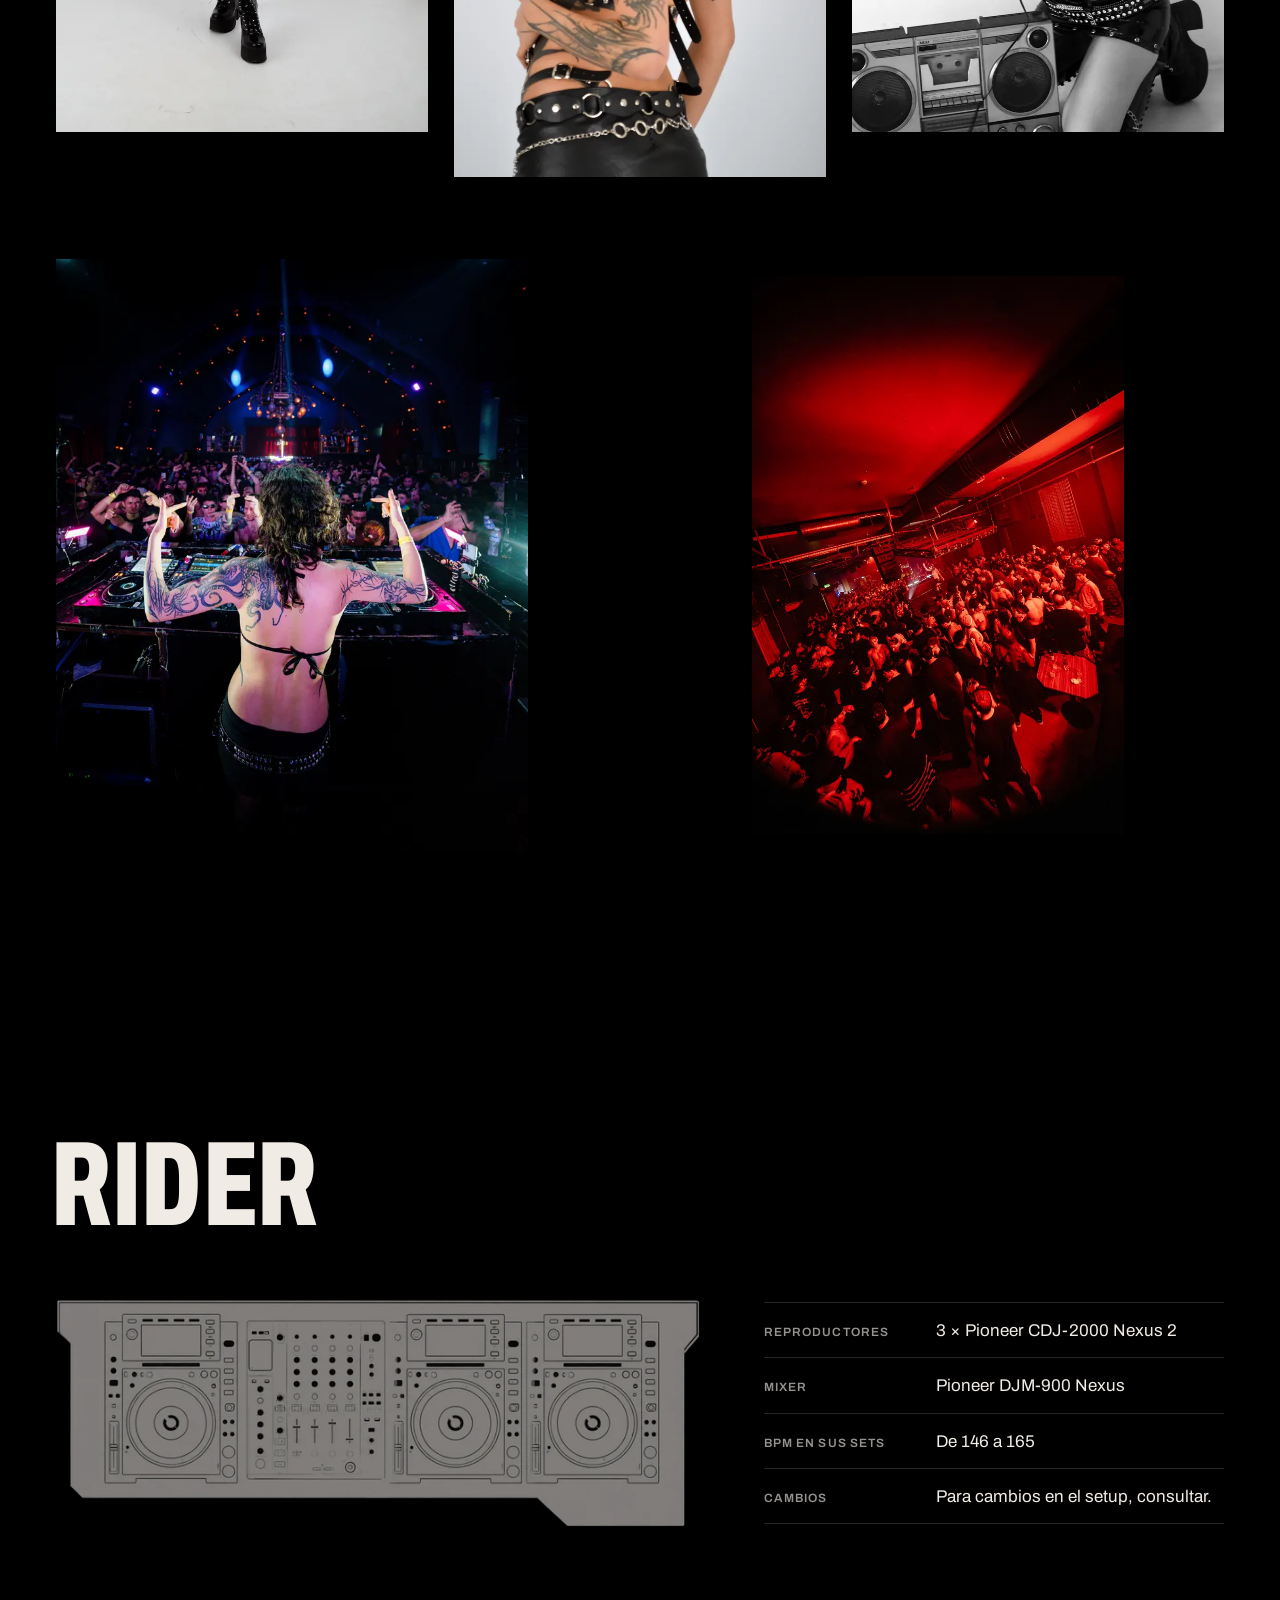
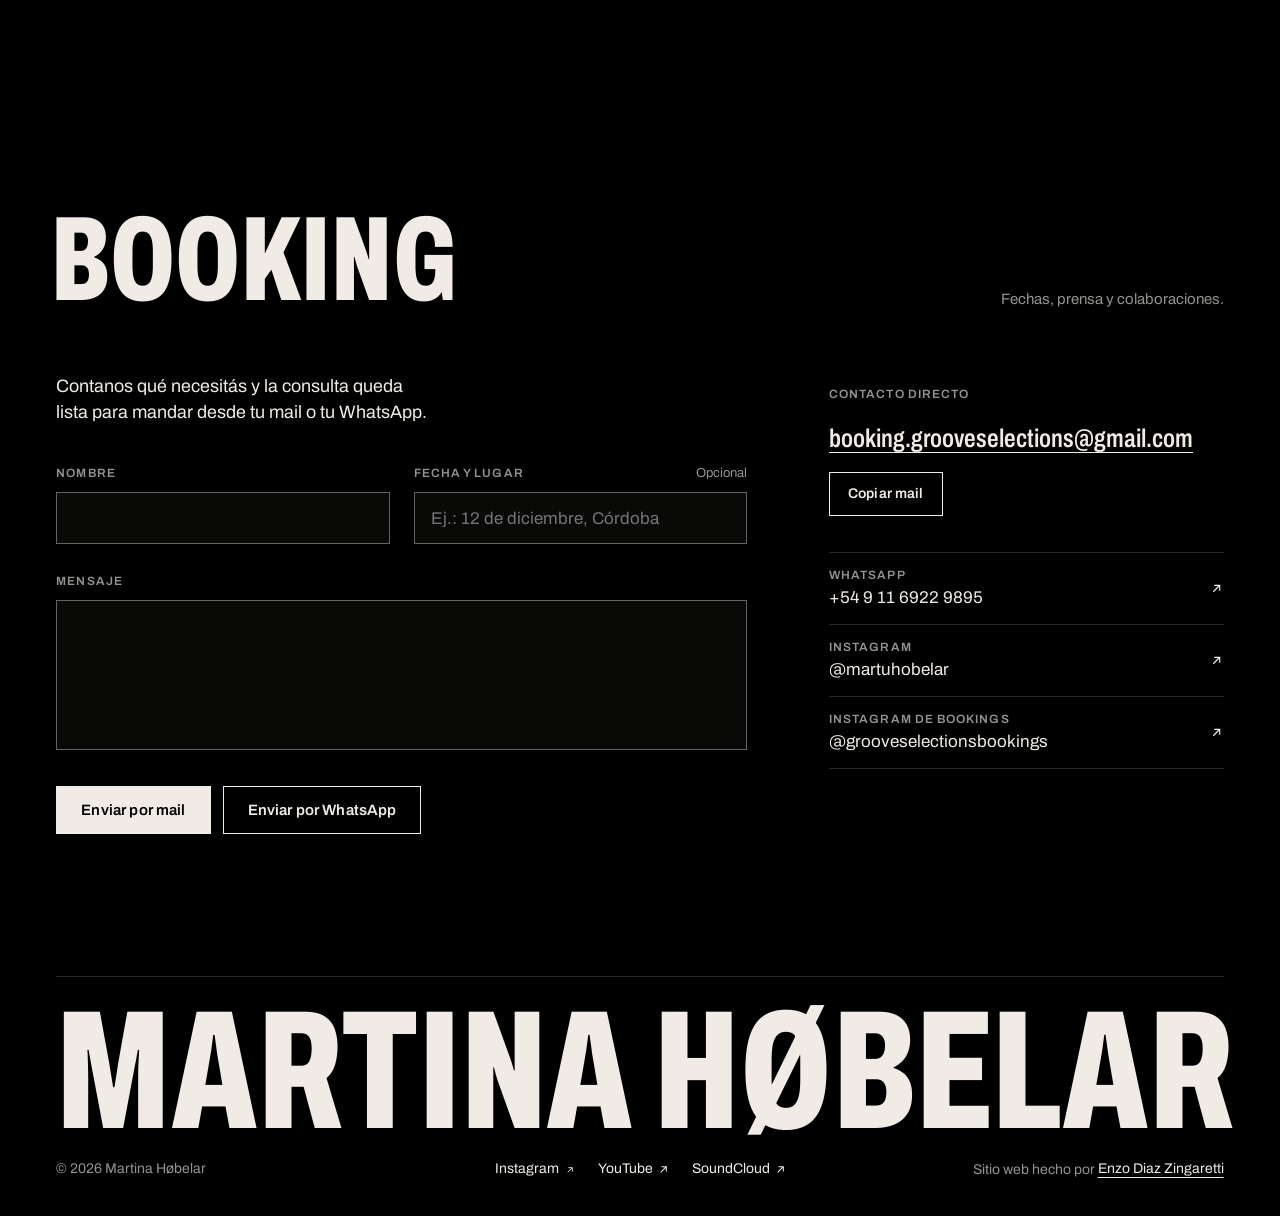
==== commit 85c6a513: "refactor: formulario de booking básico (nombre, fecha y lugar, mensaje) Co-Authored-By: Claude Sonne" ====
--- a/index.html
+++ b/index.html
@@ -36,7 +36,7 @@
   <link rel="preload" href="fonts/archivo-latin.woff2" as="font" type="font/woff2" crossorigin />
   <link rel="preload" as="image" imagesrcset="img/hero-1.webp 1920w, img/hero-1-2880.webp 2880w" imagesizes="100vw" media="(min-width: 700px)" fetchpriority="high" />
   <link rel="preload" as="image" href="img/hero-1-m.webp" media="(max-width: 699px)" fetchpriority="high" />
-  <link rel="stylesheet" href="style.css?v=8" />
+  <link rel="stylesheet" href="style.css?v=9" />
 
   <script type="application/ld+json">
   {
@@ -284,7 +284,7 @@
       </div>
     </section>
 
-    <!-- BOOKING: la consulta se arma acá y sale desde el mail, Gmail o WhatsApp
+    <!-- BOOKING: la consulta se arma acá y sale desde el mail o el WhatsApp
          de quien escribe. No pasa por ningún servidor. Al lado, el contacto directo. -->
     <section class="section booking" id="booking" aria-labelledby="booking-title">
       <div class="wrap">
@@ -295,70 +295,23 @@
 
         <div class="booking__grid">
           <form class="ask" id="ask" novalidate aria-label="Consulta de booking">
-            <p class="ask__lead">Completá los datos y la consulta queda lista para mandar desde tu mail o tu WhatsApp.</p>
-
-            <fieldset class="ask__set">
-              <legend class="ask__legend"><span class="etiqueta">Consulta por</span></legend>
-              <div class="seg">
-                <label><input type="radio" name="motivo" value="fecha" checked /><span>Fecha</span></label>
-                <label><input type="radio" name="motivo" value="prensa" /><span>Prensa</span></label>
-                <label><input type="radio" name="motivo" value="colab" /><span>Colaboración</span></label>
-              </div>
-            </fieldset>
+            <p class="ask__lead">Contanos qué necesitás y la consulta queda lista para mandar desde tu mail o tu WhatsApp.</p>
 
             <div class="ask__grid">
               <div class="field" data-field="nombre">
-                <label class="field__top" for="f-nombre"><span class="etiqueta">Nombre</span><span class="field__opc" hidden>Opcional</span></label>
+                <label class="field__top" for="f-nombre"><span class="etiqueta">Nombre</span></label>
                 <input class="campo" id="f-nombre" name="nombre" type="text" autocomplete="name" maxlength="80" required aria-describedby="e-nombre" />
                 <p class="field__error" id="e-nombre" hidden><span class="led" aria-hidden="true"></span><span></span></p>
               </div>
 
-              <div class="field" data-field="org">
-                <label class="field__top" for="f-org"><span class="etiqueta" id="l-org">Productora o fiesta</span><span class="field__opc">Opcional</span></label>
-                <input class="campo" id="f-org" name="org" type="text" autocomplete="organization" maxlength="80" aria-describedby="e-org" />
-                <p class="field__error" id="e-org" hidden><span class="led" aria-hidden="true"></span><span></span></p>
+              <div class="field" data-field="evento">
+                <label class="field__top" for="f-evento"><span class="etiqueta">Fecha y lugar</span><span class="field__opc">Opcional</span></label>
+                <input class="campo" id="f-evento" name="evento" type="text" autocomplete="off" maxlength="120" placeholder="Ej.: 12 de diciembre, Córdoba" />
               </div>
 
-              <div class="ask__evento" id="askEvento">
-                <div class="field" data-field="fecha">
-                  <label class="field__top" for="f-fecha"><span class="etiqueta">Fecha</span><span class="field__opc" hidden>Opcional</span></label>
-                  <input class="campo campo--fecha" id="f-fecha" name="fecha" type="date" required aria-describedby="h-fecha e-fecha" />
-                  <p class="field__hint" id="h-fecha">Si todavía no está confirmada, la tentativa.</p>
-                  <p class="field__error" id="e-fecha" hidden><span class="led" aria-hidden="true"></span><span></span></p>
-                </div>
-
-                <div class="field" data-field="ciudad">
-                  <label class="field__top" for="f-ciudad"><span class="etiqueta">Ciudad y país</span><span class="field__opc" hidden>Opcional</span></label>
-                  <input class="campo" id="f-ciudad" name="ciudad" type="text" autocomplete="off" maxlength="80" required aria-describedby="e-ciudad" />
-                  <p class="field__error" id="e-ciudad" hidden><span class="led" aria-hidden="true"></span><span></span></p>
-                </div>
-
-                <div class="field" data-field="venue">
-                  <label class="field__top" for="f-venue"><span class="etiqueta">Club o venue</span><span class="field__opc">Opcional</span></label>
-                  <input class="campo" id="f-venue" name="venue" type="text" autocomplete="off" maxlength="80" />
-                </div>
-
-                <div class="field" data-field="capacidad">
-                  <label class="field__top" for="f-capacidad"><span class="etiqueta">Capacidad</span><span class="field__opc">Opcional</span></label>
-                  <input class="campo" id="f-capacidad" name="capacidad" type="text" inputmode="numeric" autocomplete="off" maxlength="12" />
-                </div>
-
-                <fieldset class="ask__set field--full">
-                  <legend class="ask__legend"><span class="field__top"><span class="etiqueta">Tipo de evento</span><span class="field__opc">Opcional</span></span></legend>
-                  <div class="chips">
-                    <label><input type="radio" name="tipo" value="Club" /><span>Club</span></label>
-                    <label><input type="radio" name="tipo" value="Festival" /><span>Festival</span></label>
-                    <label><input type="radio" name="tipo" value="Streaming" /><span>Streaming</span></label>
-                    <label><input type="radio" name="tipo" value="Evento privado" /><span>Privado</span></label>
-                    <label><input type="radio" name="tipo" value="Otro" /><span>Otro</span></label>
-                  </div>
-                </fieldset>
-              </div>
-
               <div class="field field--full" data-field="mensaje">
-                <label class="field__top" for="f-mensaje"><span class="etiqueta">Mensaje</span><span class="field__opc">Opcional</span></label>
-                <textarea class="campo" id="f-mensaje" name="mensaje" rows="5" maxlength="1000" aria-describedby="h-mensaje e-mensaje"></textarea>
-                <p class="field__hint" id="h-mensaje">Line-up, horario del set, propuesta o lo que quieras sumar.</p>
+                <label class="field__top" for="f-mensaje"><span class="etiqueta">Mensaje</span></label>
+                <textarea class="campo" id="f-mensaje" name="mensaje" rows="5" maxlength="1000" required aria-describedby="e-mensaje"></textarea>
                 <p class="field__error" id="e-mensaje" hidden><span class="led" aria-hidden="true"></span><span></span></p>
               </div>
             </div>
@@ -367,11 +320,6 @@
               <button class="btn btn--solid" type="submit">Enviar por mail</button>
               <button class="btn btn--line" type="button" data-via="whatsapp">Enviar por WhatsApp</button>
             </div>
-            <p class="ask__alt">
-              <span>¿No se abre tu app de mail?</span>
-              <button class="ask__link" type="button" data-via="gmail">Abrir en Gmail</button>
-              <button class="ask__link" type="button" data-via="copiar">Copiar la consulta</button>
-            </p>
             <p class="ask__status" id="askStatus" role="status" aria-live="polite"></p>
           </form>
 
@@ -426,6 +374,6 @@
     </div>
   </dialog>
 
-  <script src="script.js?v=8" defer></script>
+  <script src="script.js?v=9" defer></script>
 </body>
 </html>
--- a/style.css
+++ b/style.css
@@ -121,7 +121,6 @@
 .hero__lead span,
 .ask__lead,
 .head__note,
-.field__hint,
 .lost .titulo,
 .lost__text { text-wrap: balance; }
 .bio__body p,
@@ -238,10 +237,7 @@
 }
 .btn.is-done { pointer-events: none; }
 /* al tocar, la tecla se hunde un pixel */
-.btn:active,
-.ask__link:active,
-.seg label:active span,
-.chips label:active span { transform: translateY(1px); }
+.btn:active { transform: translateY(1px); }
 
 .link {
   display: inline-flex;
@@ -895,77 +891,11 @@
   line-height: 1.45;
 }
 
-.ask__set {
-  min-width: 0;
-  margin: 0;
-  padding: 0;
-  border: 0;
-}
-/* la leyenda fuera de su lugar especial, para poder alinearla como las etiquetas */
-.ask__legend {
-  float: left;
-  width: 100%;
-  margin: 0 0 10px;
-  padding: 0;
-}
-.ask__legend + * { clear: both; }
-
-/* qué se consulta: tres teclas, la elegida encendida */
-.seg {
-  display: grid;
-  /* iguales mientras entren; en un celular angosto “Colaboración” toma lo que necesita */
-  grid-template-columns: repeat(3, minmax(max-content, 1fr));
-  border: 1px solid var(--campo-linea);
-}
-.seg label,
-.chips label {
-  position: relative;
-  display: block;
-}
-.seg label + label { border-left: 1px solid var(--campo-linea); }
-/* el radio cubre la tecla entera: se toca, se enfoca y se lee como un radio */
-.seg input,
-.chips input {
-  position: absolute;
-  inset: 0;
-  width: 100%;
-  height: 100%;
-  margin: 0;
-  opacity: 0;
-  cursor: pointer;
-}
-.seg span {
-  display: flex;
-  align-items: center;
-  justify-content: center;
-  min-height: 48px;
-  padding: 0 8px;
-  color: var(--humo);
-  font-size: 15px;
-  font-weight: 600;
-  text-align: center;
-  transition: background-color 0.2s ease, color 0.2s ease;
-}
-.seg label:hover span { color: var(--hueso); }
-.seg input:checked + span {
-  background: var(--hueso);
-  color: var(--tinta);
-}
-.seg input:focus-visible + span,
-.chips input:focus-visible + span {
-  outline: 2px solid var(--hueso);
-  outline-offset: 3px;
-}
-
-.ask__grid,
-.ask__evento {
+.ask__grid {
   display: grid;
   grid-template-columns: repeat(2, minmax(0, 1fr));
   gap: 28px 24px;
 }
-.ask__grid { margin-top: 32px; }
-.ask__evento { grid-column: 1 / -1; }
-.ask__evento[hidden] { display: none; }
 .field--full { grid-column: 1 / -1; }
 
 .field {
@@ -1036,19 +966,6 @@
     resize: none;
   }
 }
-/* la fecha: a la izquierda en el iPhone, apagada mientras está vacía */
-.campo--fecha::-webkit-date-and-time-value { text-align: left; }
-.campo--fecha.is-empty::-webkit-datetime-edit { color: var(--humo); }
-.campo--fecha::-webkit-calendar-picker-indicator { cursor: pointer; opacity: 0.8; }
-
-.field__hint {
-  margin: 0;
-  color: var(--humo);
-  font-size: 14px;
-  line-height: 1.45;
-}
-.field__hint.is-dato { color: var(--hueso); }
-
 /* error: el campo con borde rojo y el led encendido al lado del aviso */
 .field.is-error .campo {
   border-color: var(--sangre);
@@ -1064,83 +981,18 @@
 }
 .field__error[hidden] { display: none; }
 
-/* tipo de evento: teclas con su led, apagado hasta que se elige */
-.chips {
-  display: flex;
-  flex-wrap: wrap;
-  gap: 8px;
-}
-.chips span {
-  display: inline-flex;
-  align-items: center;
-  gap: 10px;
-  min-height: 44px;
-  padding: 0 16px;
-  border: 1px solid var(--campo-linea);
-  color: var(--humo);
-  font-size: 15px;
-  transition: border-color 0.2s ease, color 0.2s ease;
-}
-.chips span::before {
-  content: '';
-  width: 7px;
-  height: 7px;
-  border-radius: 1px;
-  background: var(--sangre);
-  opacity: 0.3;
-  transition: opacity 0.2s ease, box-shadow 0.2s ease;
-}
-.chips label:hover span {
-  color: var(--hueso);
-  border-color: rgba(241, 235, 230, 0.62);
-}
-.chips input:checked + span {
-  color: var(--hueso);
-  border-color: var(--hueso);
-}
-.chips input:checked + span::before {
-  opacity: 1;
-  box-shadow: 0 0 6px 1px rgba(200, 16, 26, 0.55);
-}
-
 .ask__actions {
   display: flex;
   flex-wrap: wrap;
   gap: 12px;
   margin-top: 36px;
 }
-.ask__alt {
-  display: flex;
-  flex-wrap: wrap;
-  align-items: center;
-  gap: 0 20px;
-  margin: 10px 0 0;
-  color: var(--humo);
-  font-size: 14px;
-}
-.ask__link {
-  display: inline-flex;
-  align-items: center;
-  min-height: 44px;
-  padding: 0;
-  border: 0;
-  background: none;
-  color: var(--hueso);
-  font-size: 14px;
-  text-decoration: underline;
-  text-decoration-thickness: 1px;
-  text-underline-offset: 5px;
-  cursor: pointer;
-  transition: text-underline-offset 0.25s ease;
-}
-.ask__link:hover { text-underline-offset: 3px; }
-
 /* aviso de lo que pasó; si falta algo, con el led */
 .ask__status {
   display: flex;
   align-items: center;
   gap: 10px;
-  margin: 4px 0 0;
+  margin: 14px 0 0;
   font-size: 15px;
   line-height: 1.45;
 }
@@ -1423,15 +1275,11 @@
   .signed div,
   .spec div { grid-template-columns: minmax(110px, 38%) minmax(0, 1fr); }
 
-  .ask__grid,
-  .ask__evento {
+  .ask__grid {
     grid-template-columns: 1fr;
     gap: 24px;
   }
-  .ask__grid { margin-top: 28px; }
   .ask__actions .btn { flex: 1 1 100%; }
-  .ask__alt { padding-top: 6px; }
-  .ask__alt span { flex-basis: 100%; }
 
   .foot__row { grid-template-columns: 1fr; }
   .foot__credit { justify-self: start; }
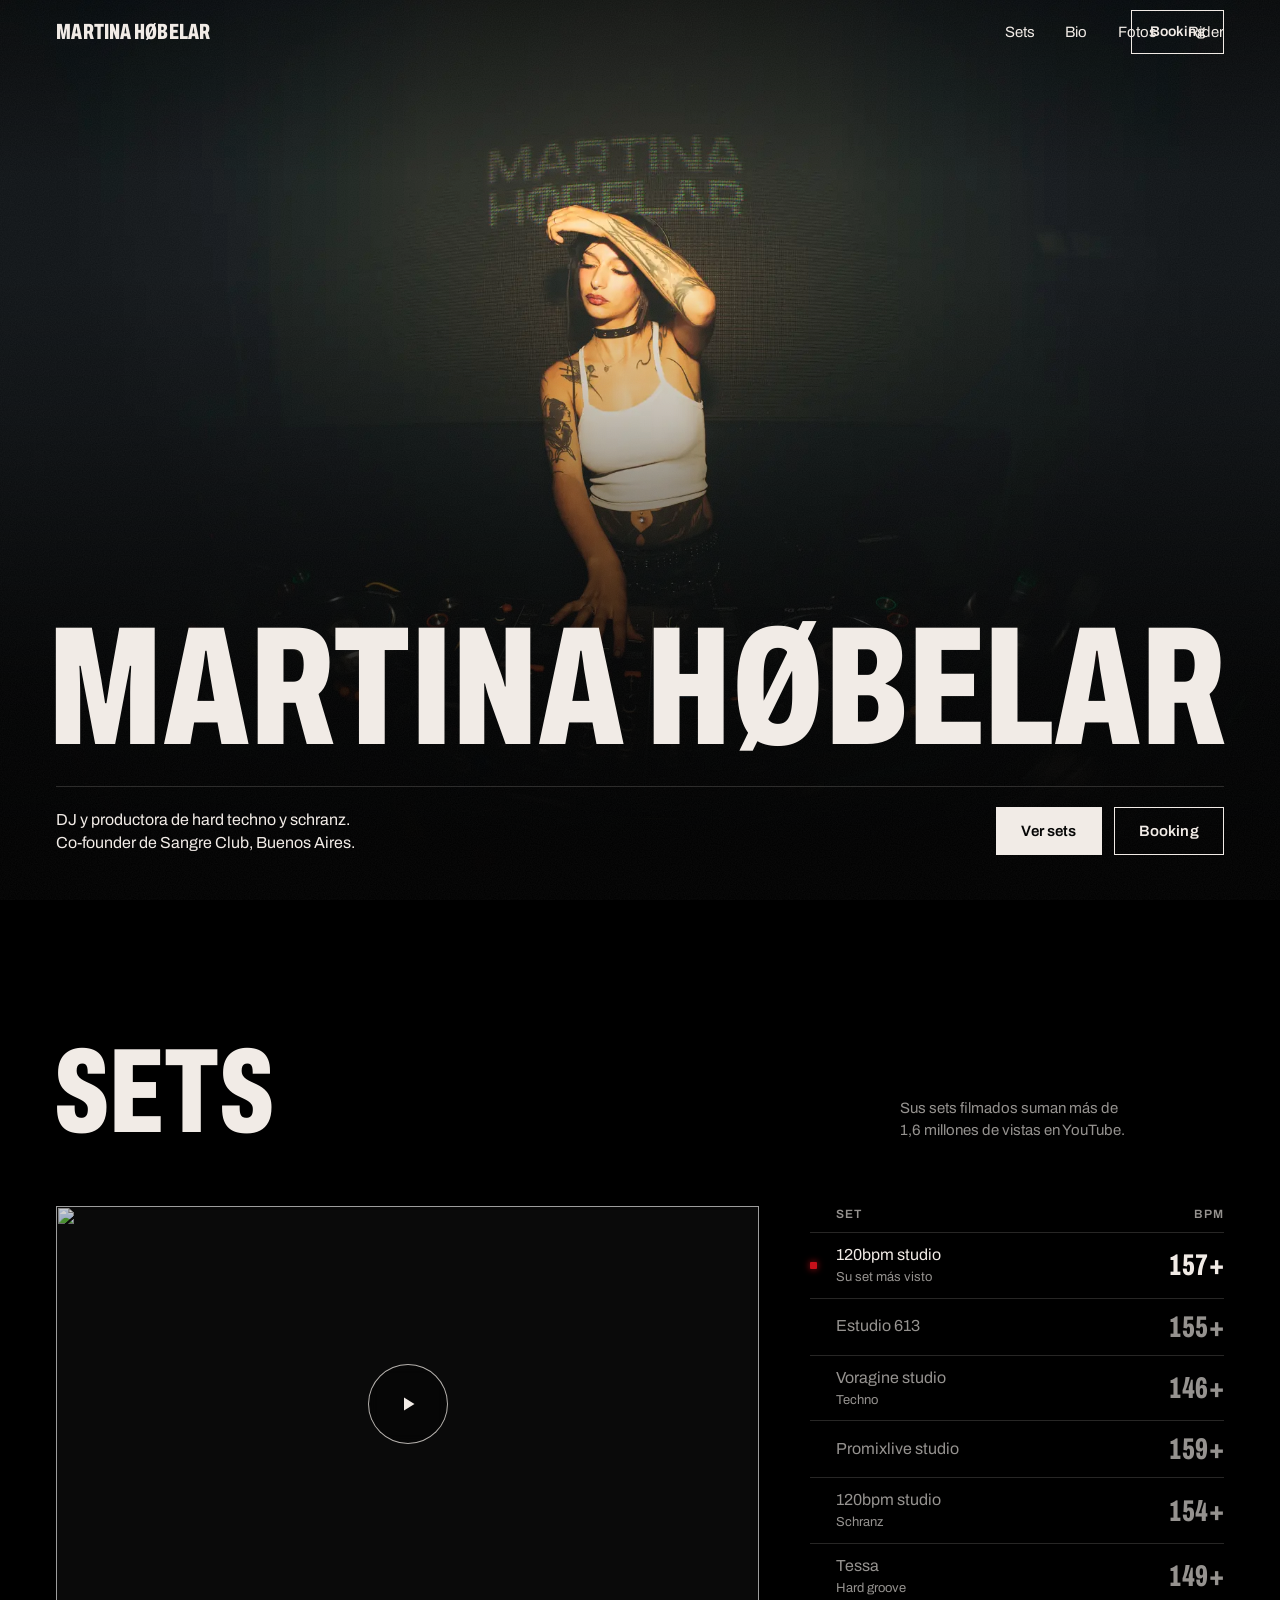
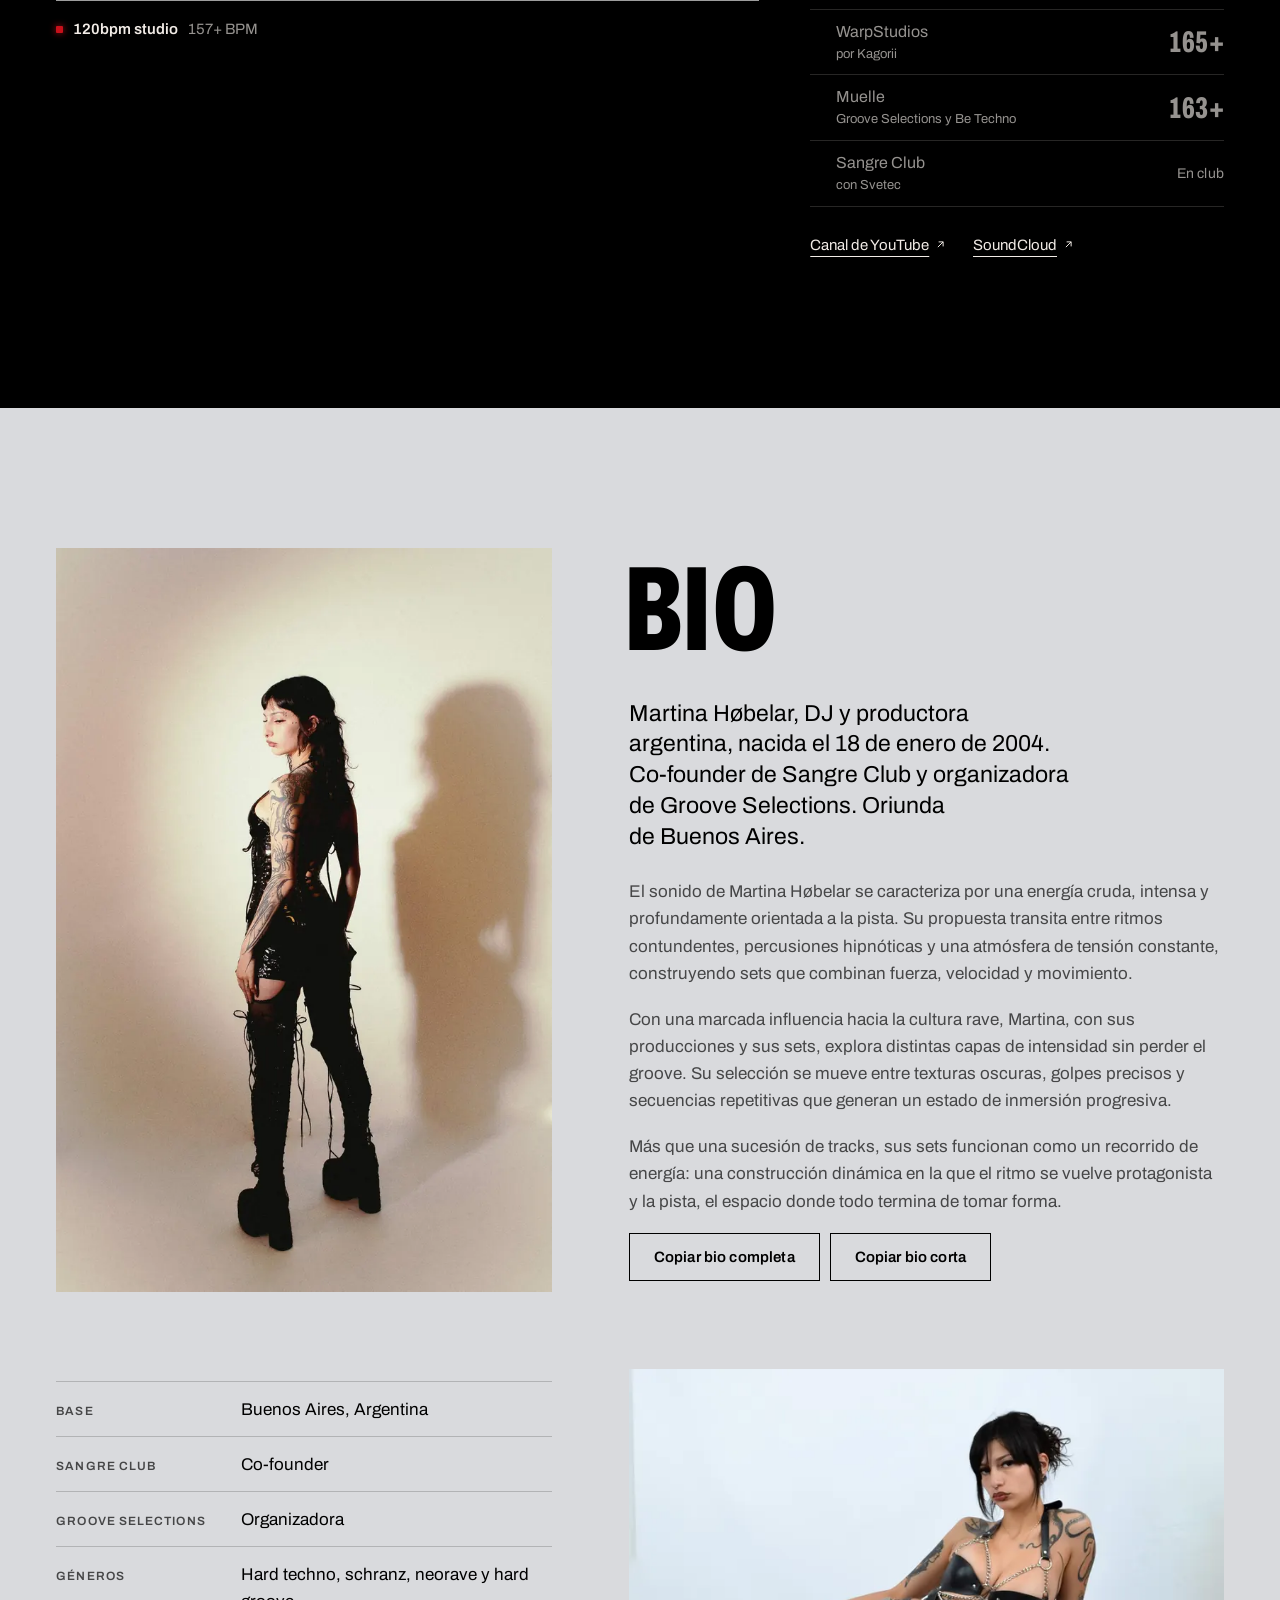
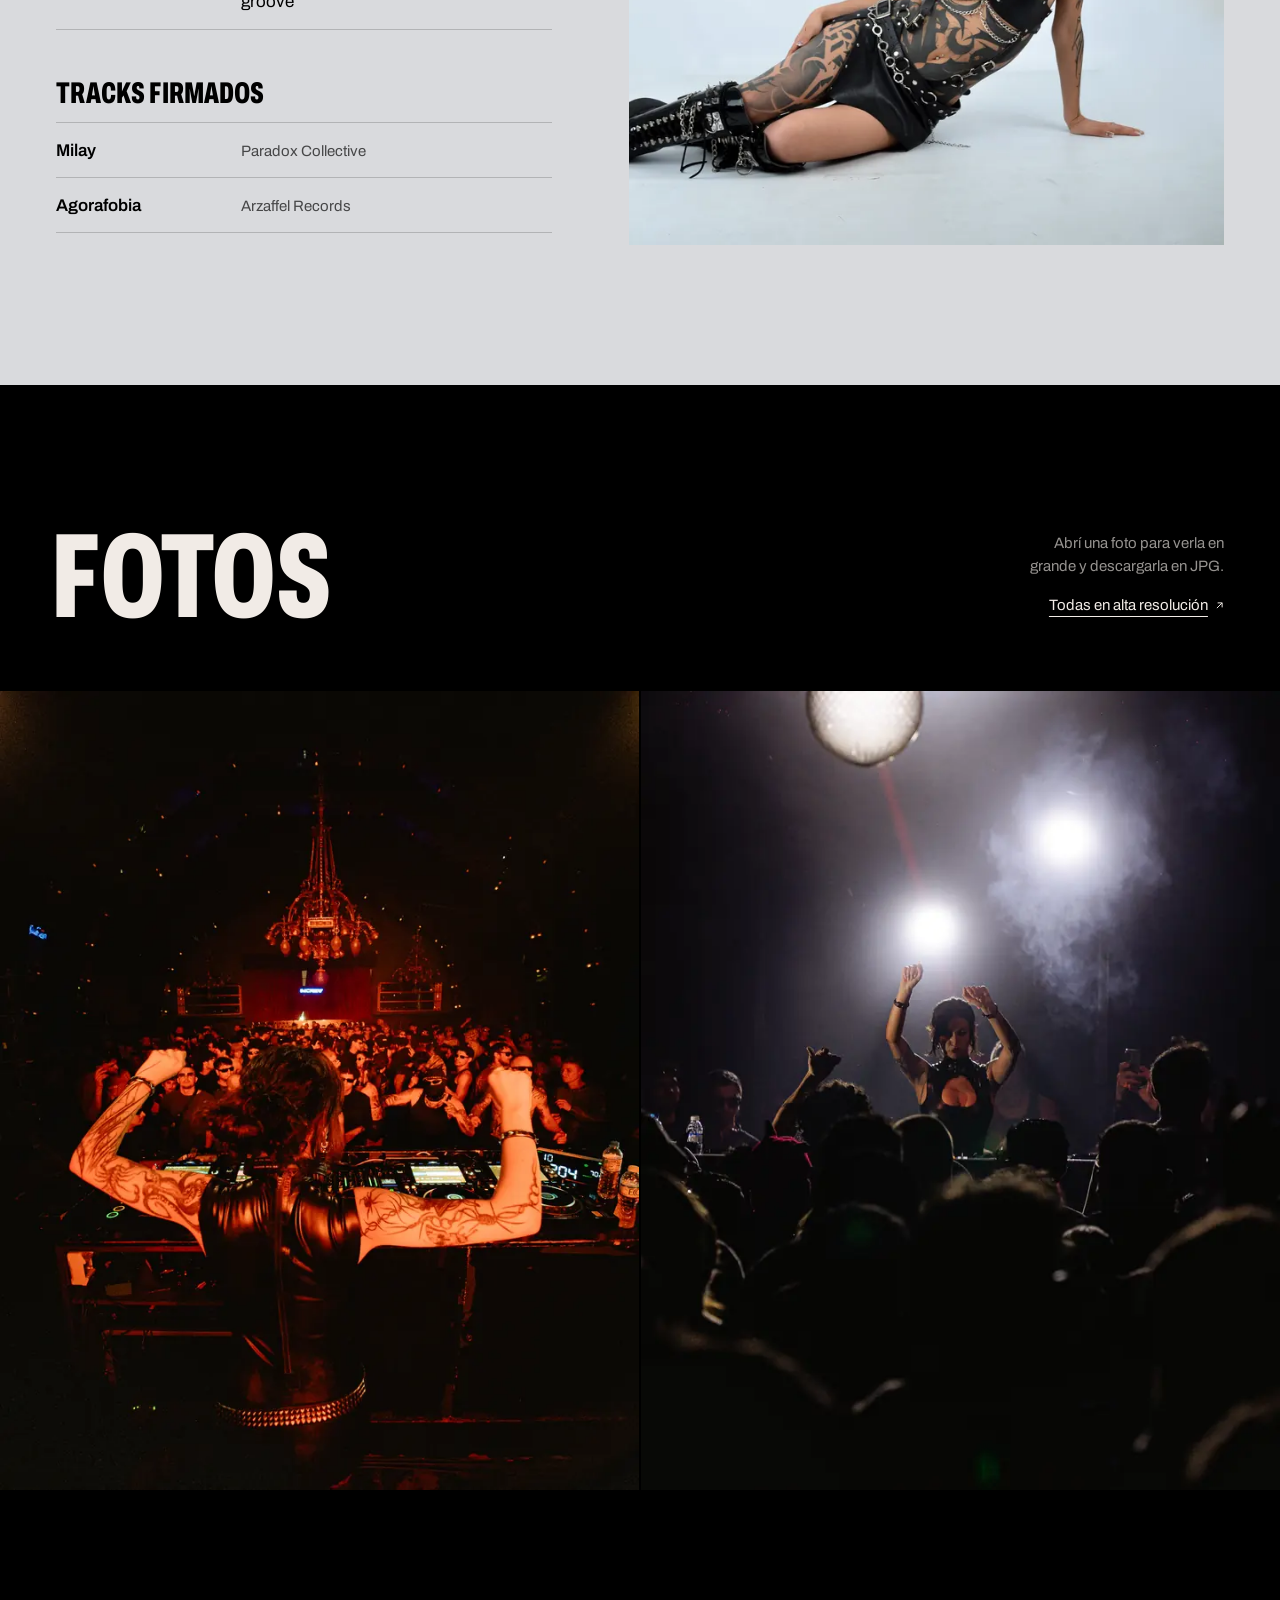
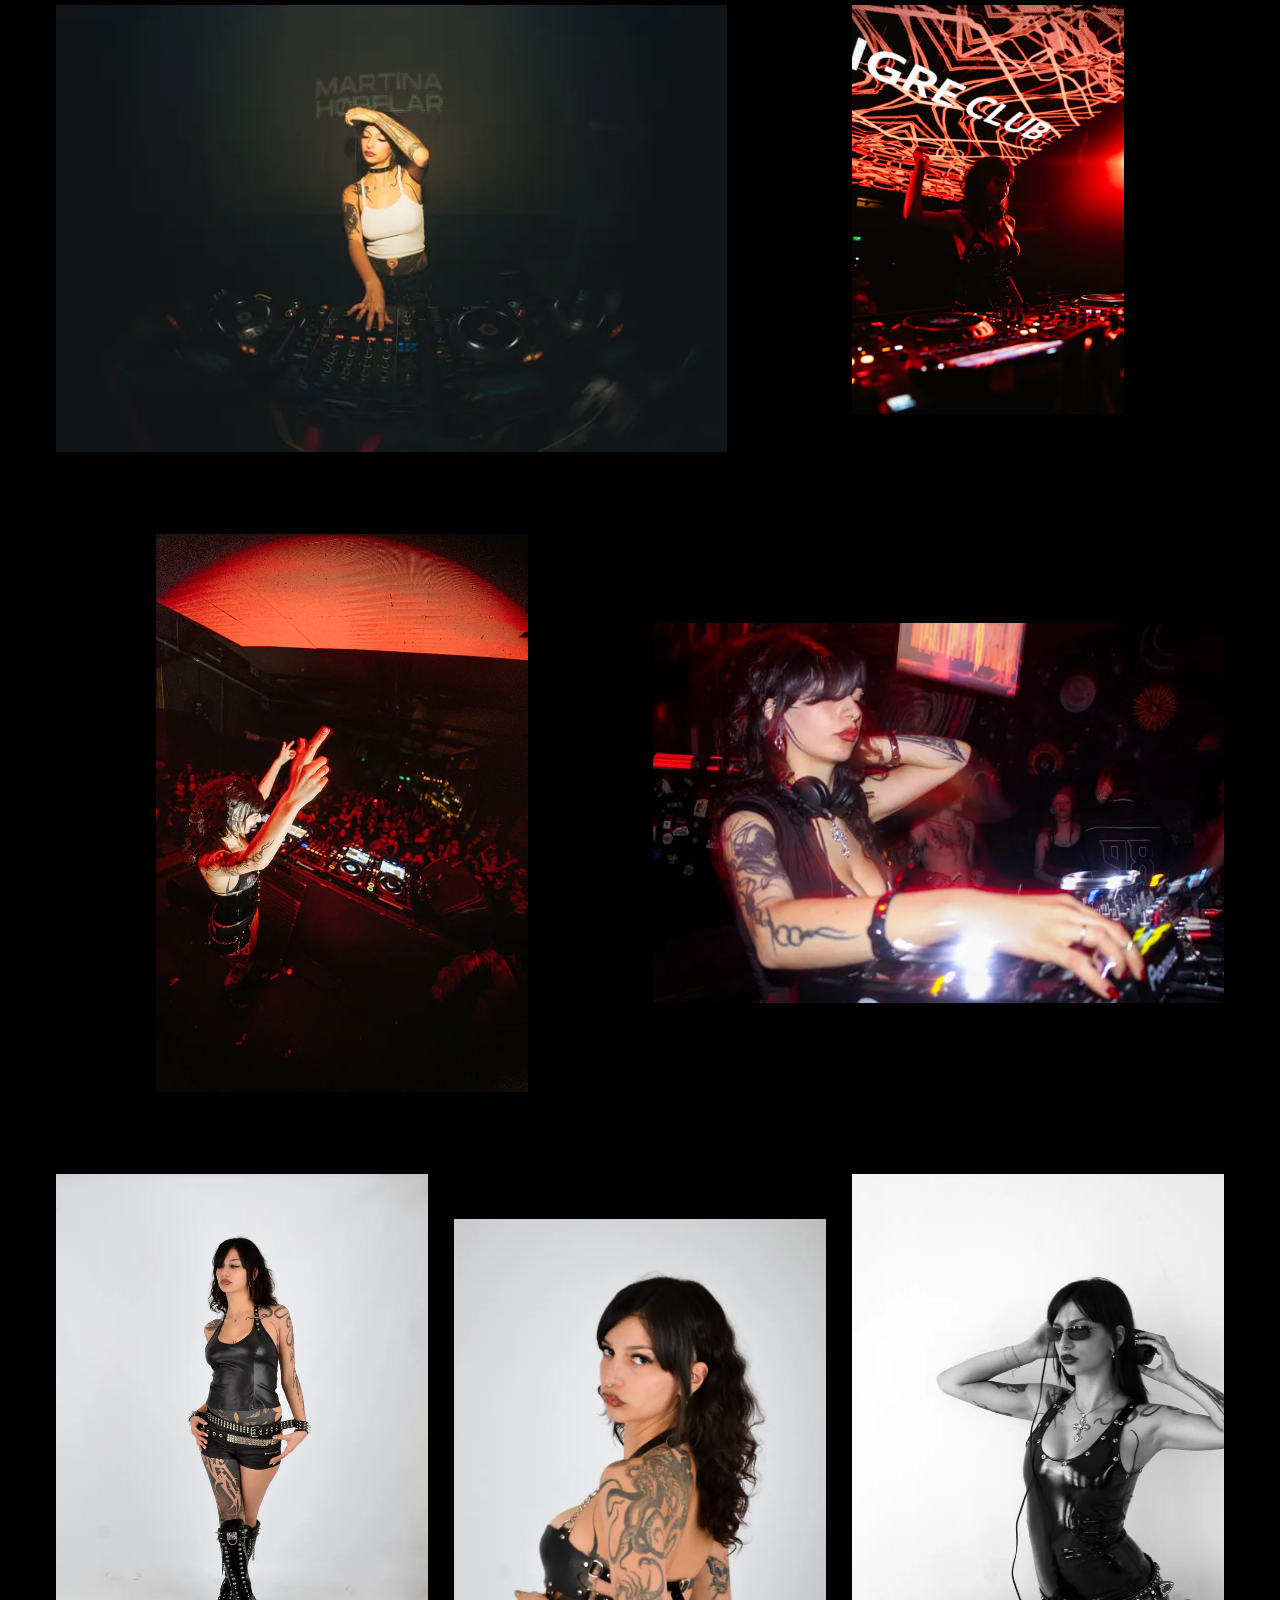
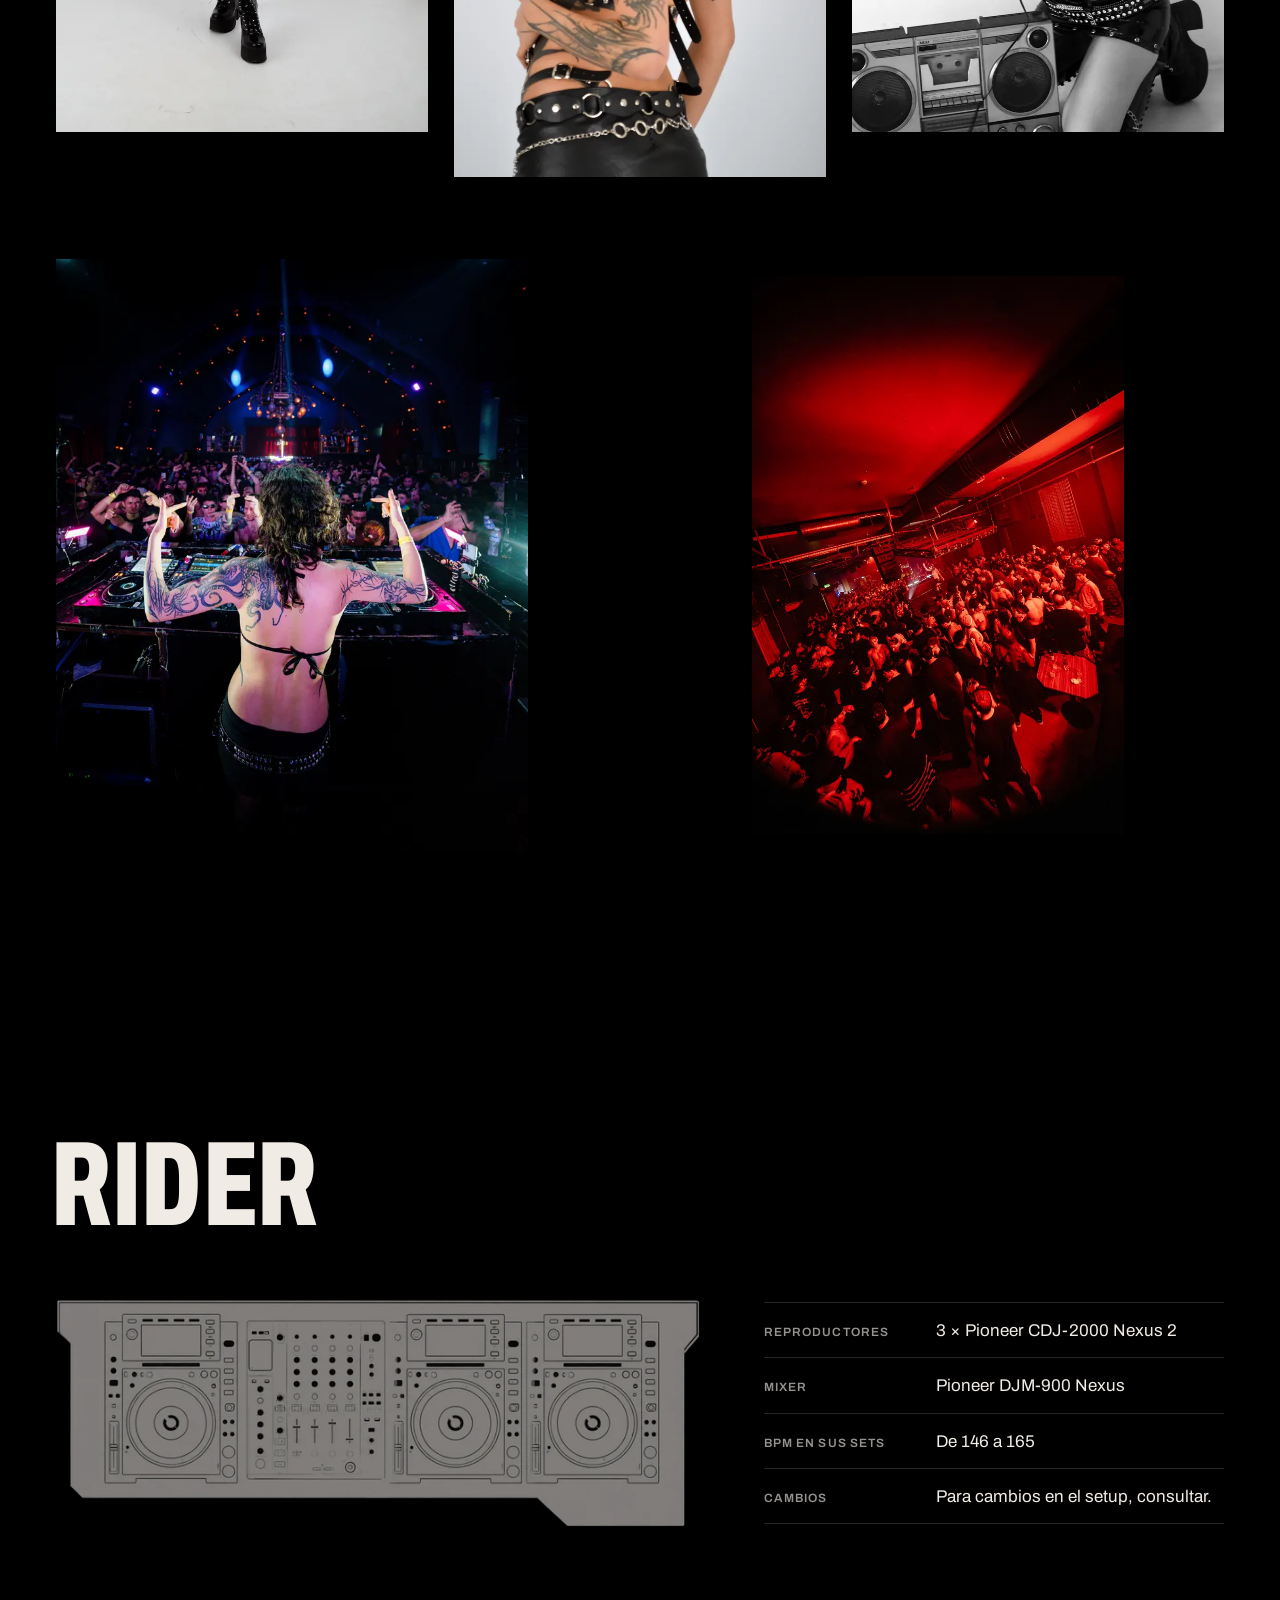
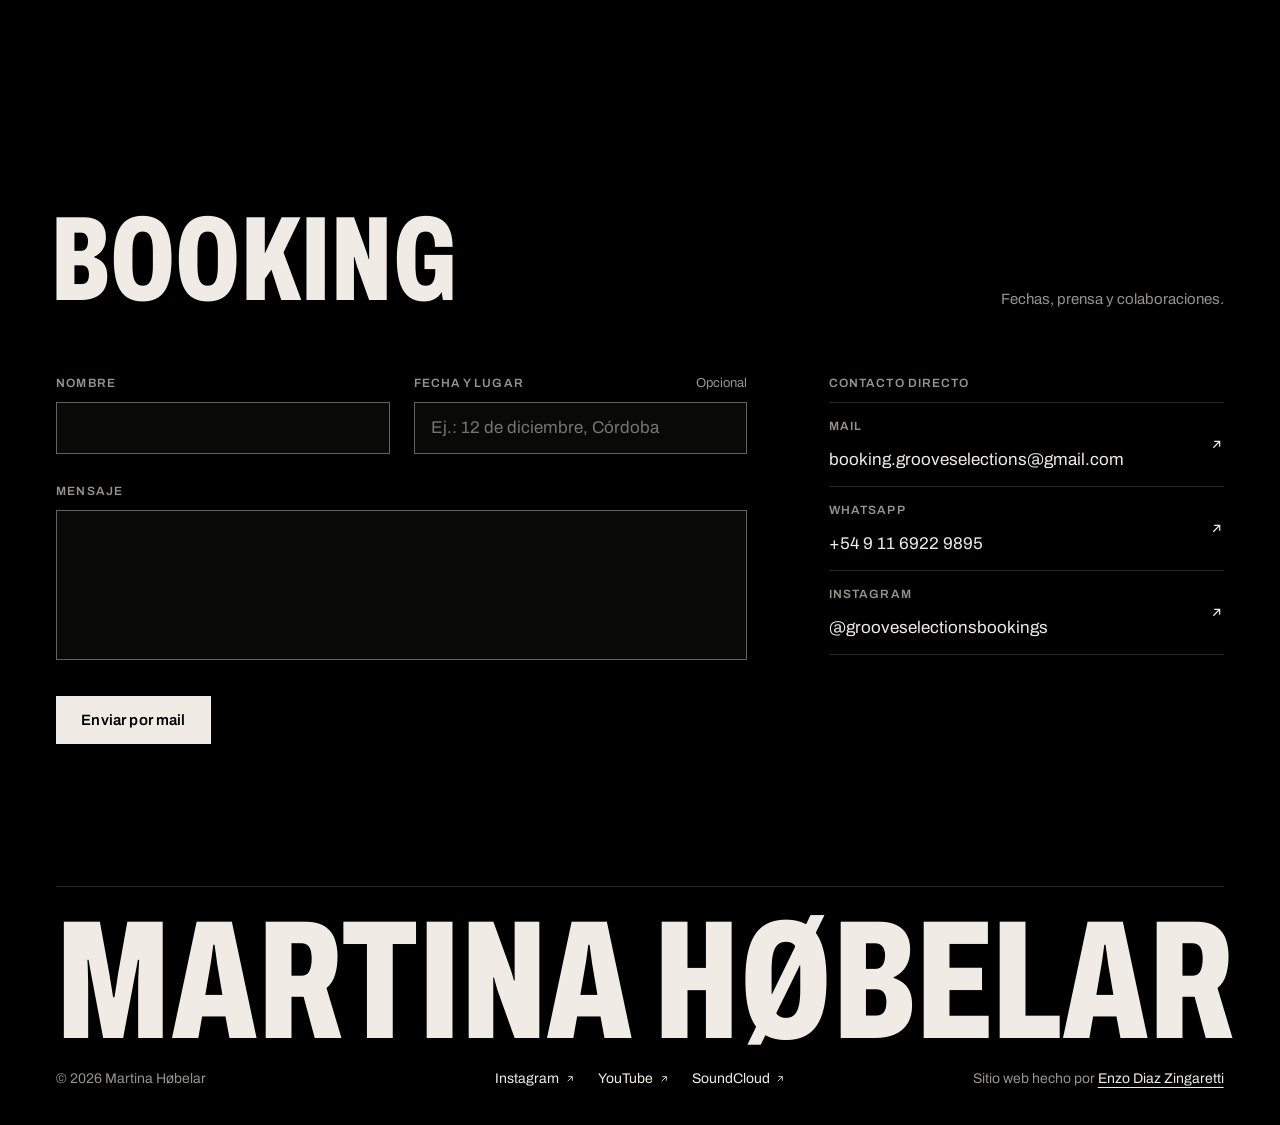
==== commit 0fb02092: "refactor: booking más simple, un botón y una sola lista de contacto - El formulario queda en tres ca" ====
--- a/index.html
+++ b/index.html
@@ -36,7 +36,7 @@
   <link rel="preload" href="fonts/archivo-latin.woff2" as="font" type="font/woff2" crossorigin />
   <link rel="preload" as="image" imagesrcset="img/hero-1.webp 1920w, img/hero-1-2880.webp 2880w" imagesizes="100vw" media="(min-width: 700px)" fetchpriority="high" />
   <link rel="preload" as="image" href="img/hero-1-m.webp" media="(max-width: 699px)" fetchpriority="high" />
-  <link rel="stylesheet" href="style.css?v=9" />
+  <link rel="stylesheet" href="style.css?v=10" />
 
   <script type="application/ld+json">
   {
@@ -284,8 +284,8 @@
       </div>
     </section>
 
-    <!-- BOOKING: la consulta se arma acá y sale desde el mail o el WhatsApp
-         de quien escribe. No pasa por ningún servidor. Al lado, el contacto directo. -->
+    <!-- BOOKING: el formulario arma la consulta y la abre en el mail de quien
+         escribe. No pasa por ningún servidor. Al lado, el contacto directo. -->
     <section class="section booking" id="booking" aria-labelledby="booking-title">
       <div class="wrap">
         <header class="head">
@@ -295,8 +295,6 @@
 
         <div class="booking__grid">
           <form class="ask" id="ask" novalidate aria-label="Consulta de booking">
-            <p class="ask__lead">Contanos qué necesitás y la consulta queda lista para mandar desde tu mail o tu WhatsApp.</p>
-
             <div class="ask__grid">
               <div class="field" data-field="nombre">
                 <label class="field__top" for="f-nombre"><span class="etiqueta">Nombre</span></label>
@@ -318,19 +316,17 @@
 
             <div class="ask__actions">
               <button class="btn btn--solid" type="submit">Enviar por mail</button>
-              <button class="btn btn--line" type="button" data-via="whatsapp">Enviar por WhatsApp</button>
             </div>
             <p class="ask__status" id="askStatus" role="status" aria-live="polite"></p>
           </form>
 
+          <!-- Contacto directo: una sola lista. El Instagram de Martina está en el pie -->
           <div class="direct">
             <h3 class="etiqueta" id="direct-title">Contacto directo</h3>
-            <a class="direct__mail" href="mailto:booking.grooveselections@gmail.com?subject=Booking%20Martina%20H%C3%B8belar">booking.grooveselections<wbr />@gmail.com</a>
-            <button class="btn btn--line btn--sm copy" type="button" data-copy="booking.grooveselections@gmail.com" data-done="Mail copiado">Copiar mail</button>
-            <ul class="ways">
-              <li><a class="ext" href="https://wa.me/5491169229895?text=Hola%2C%20te%20escribo%20por%20una%20fecha%20para%20Martina%20H%C3%B8belar." target="_blank" rel="noopener"><span class="etiqueta">WhatsApp</span><span class="ways__value sin-corte">+54 9 11 6922 9895</span></a></li>
-              <li><a class="ext" href="https://www.instagram.com/martuhobelar" target="_blank" rel="noopener"><span class="etiqueta">Instagram</span><span class="ways__value">@martuhobelar</span></a></li>
-              <li><a class="ext" href="https://www.instagram.com/grooveselectionsbookings" target="_blank" rel="noopener"><span class="etiqueta">Instagram de bookings</span><span class="ways__value">@grooveselectionsbookings</span></a></li>
+            <ul class="ways" aria-labelledby="direct-title">
+              <li><a class="ext" href="mailto:booking.grooveselections@gmail.com?subject=Booking%20%C2%B7%20Martina%20H%C3%B8belar"><span class="etiqueta">Mail</span><span class="ways__value">booking.grooveselections<wbr />@gmail.com</span></a></li>
+              <li><a class="ext" href="https://wa.me/5491169229895?text=Hola%2C%20te%20escribo%20por%20Martina%20H%C3%B8belar." target="_blank" rel="noopener"><span class="etiqueta">WhatsApp</span><span class="ways__value sin-corte">+54 9 11 6922 9895</span></a></li>
+              <li><a class="ext" href="https://www.instagram.com/grooveselectionsbookings" target="_blank" rel="noopener"><span class="etiqueta">Instagram</span><span class="ways__value">@grooveselectionsbookings</span></a></li>
             </ul>
           </div>
         </div>
@@ -374,6 +370,6 @@
     </div>
   </dialog>
 
-  <script src="script.js?v=9" defer></script>
+  <script src="script.js?v=10" defer></script>
 </body>
 </html>
--- a/style.css
+++ b/style.css
@@ -119,7 +119,6 @@
 /* Sin palabras sueltas: bajadas y avisos en líneas parejas, párrafos sin
    una palabra sola en la última línea */
 .hero__lead span,
-.ask__lead,
 .head__note,
 .lost .titulo,
 .lost__text { text-wrap: balance; }
@@ -873,7 +872,7 @@
    ---------------------------------------------------------- */
 .booking { padding-bottom: clamp(80px, 10vw, 140px); }
 
-/* la consulta a la izquierda; el contacto directo a la derecha, a mano mientras se completa */
+/* el formulario a la izquierda; el contacto directo a la derecha */
 .booking__grid {
   display: grid;
   grid-template-columns: minmax(0, 7fr) minmax(0, 4fr);
@@ -883,13 +882,6 @@
 
 /* --- La consulta --- */
 .ask { min-width: 0; }
-
-.ask__lead {
-  margin: 0 0 clamp(28px, 3vw, 40px);
-  max-width: 44ch;
-  font-size: clamp(17px, 1.4vw, 20px);
-  line-height: 1.45;
-}
 
 .ask__grid {
   display: grid;
@@ -1007,29 +999,15 @@
 }
 
 /* --- Contacto directo --- */
-.direct {
-  position: sticky;
-  top: calc(var(--bar) + 32px);
-}
-.direct__mail {
-  display: block;
-  margin: 3px 0 7px;
-  padding: 11px 0; /* 44 px de alto para tocar */
-  font-size: clamp(20px, 2vw, 29px);
-  font-weight: 600;
-  font-stretch: 75%;
-  line-height: 1.12;
-  text-decoration: underline;
-  text-decoration-thickness: 1px;
-  text-underline-offset: 0.2em;
-  overflow-wrap: anywhere;
-  transition: text-underline-offset 0.25s ease;
-}
-.direct__mail:hover { text-underline-offset: 0.1em; }
+/* el rótulo a la altura de “Nombre” y la lista a la altura del primer campo */
+.direct .etiqueta {
+  margin: 0 0 10px;
+  line-height: 18px;
+}
 
 .ways {
   list-style: none;
-  margin: 36px 0 0;
+  margin: 0;
   padding: 0;
   border-top: 1px solid var(--linea);
 }
@@ -1211,7 +1189,6 @@
   .player { position: relative; top: auto; }
   .rider__grid { grid-template-columns: 1fr; }
   .booking__grid { grid-template-columns: 1fr; }
-  .direct { position: static; }
 }
 
 @media (max-width: 820px) {
@@ -1456,13 +1433,7 @@
   /* rider y booking: los datos */
   .rider__grid { display: block; }
   .booking__grid { display: block; }
-  .direct { position: static; }
-  .direct__mail {
-    margin: 2mm 0 0;
-    font-size: 16pt;
-    text-decoration: none;
-  }
-  .ways { margin-top: 4mm; }
+  .ways { margin-top: 2mm; }
   .ways a {
     min-height: 0;
     padding: 2mm 0;
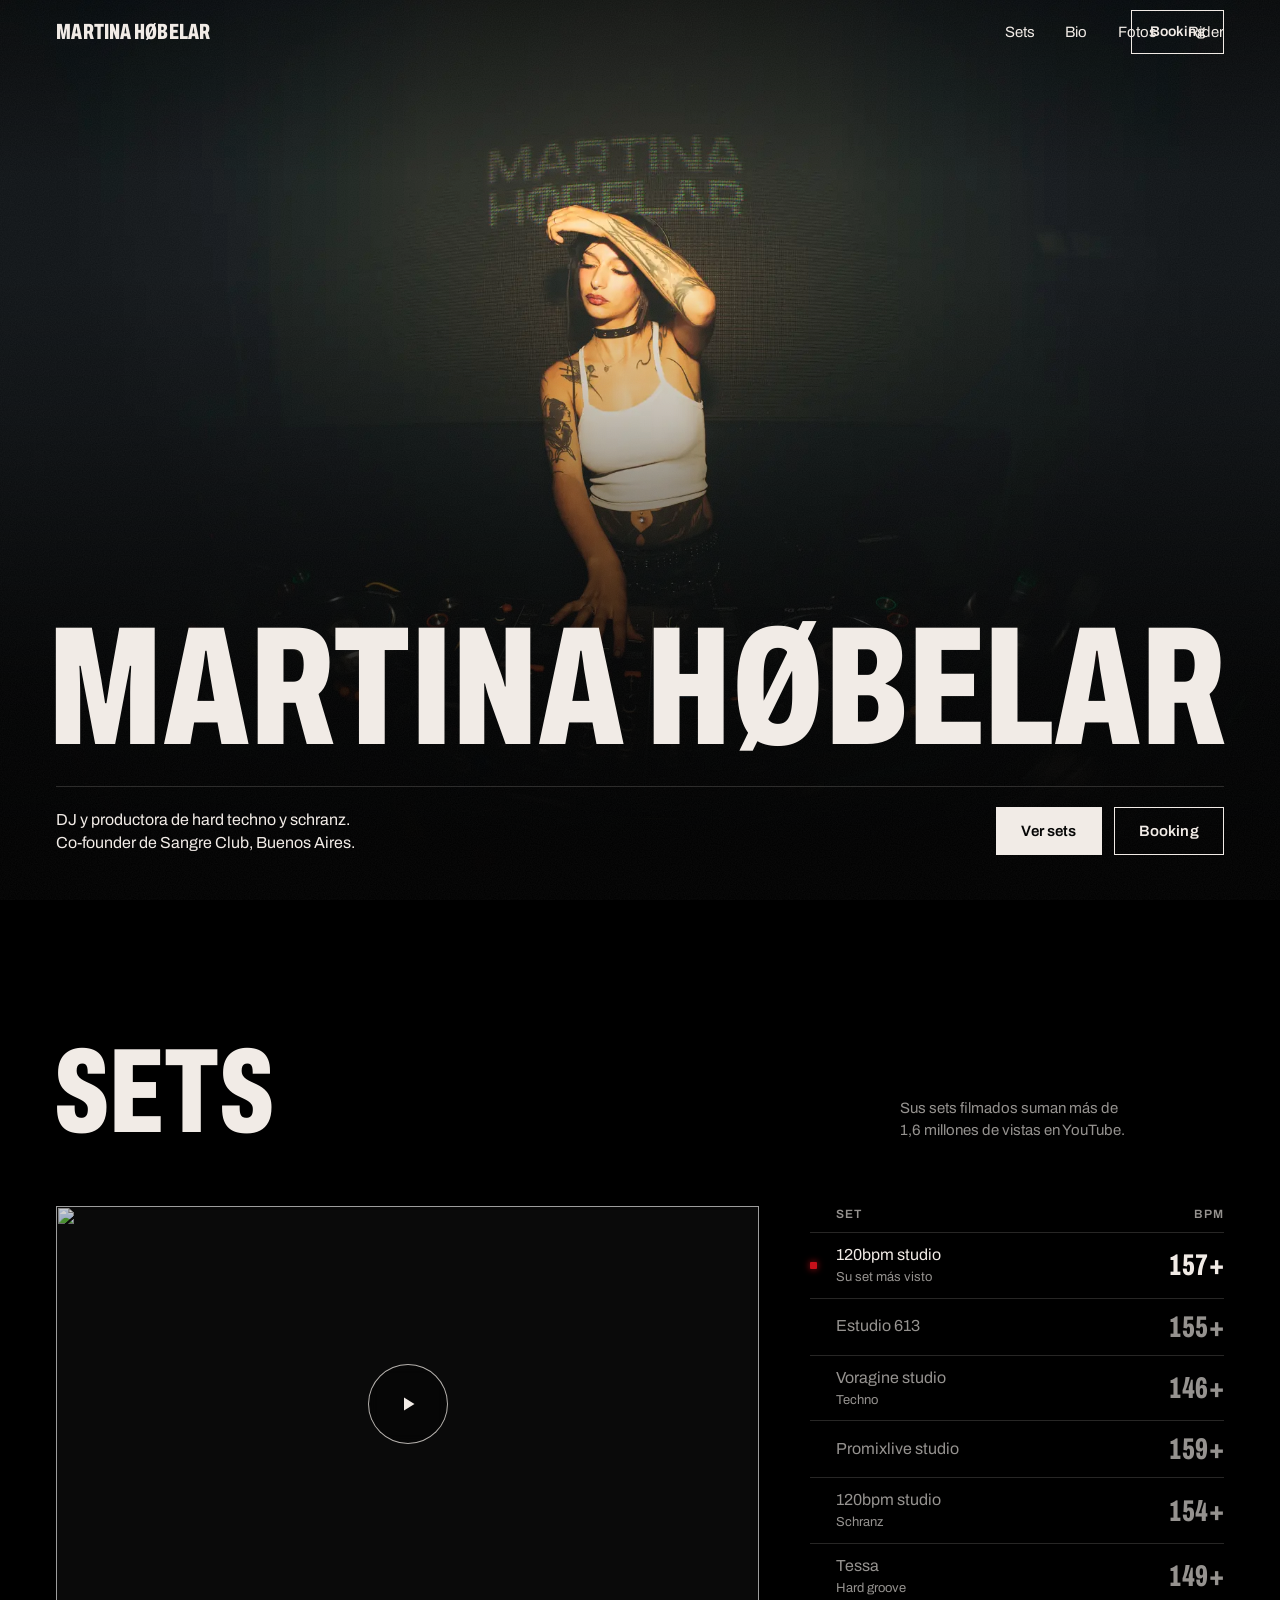
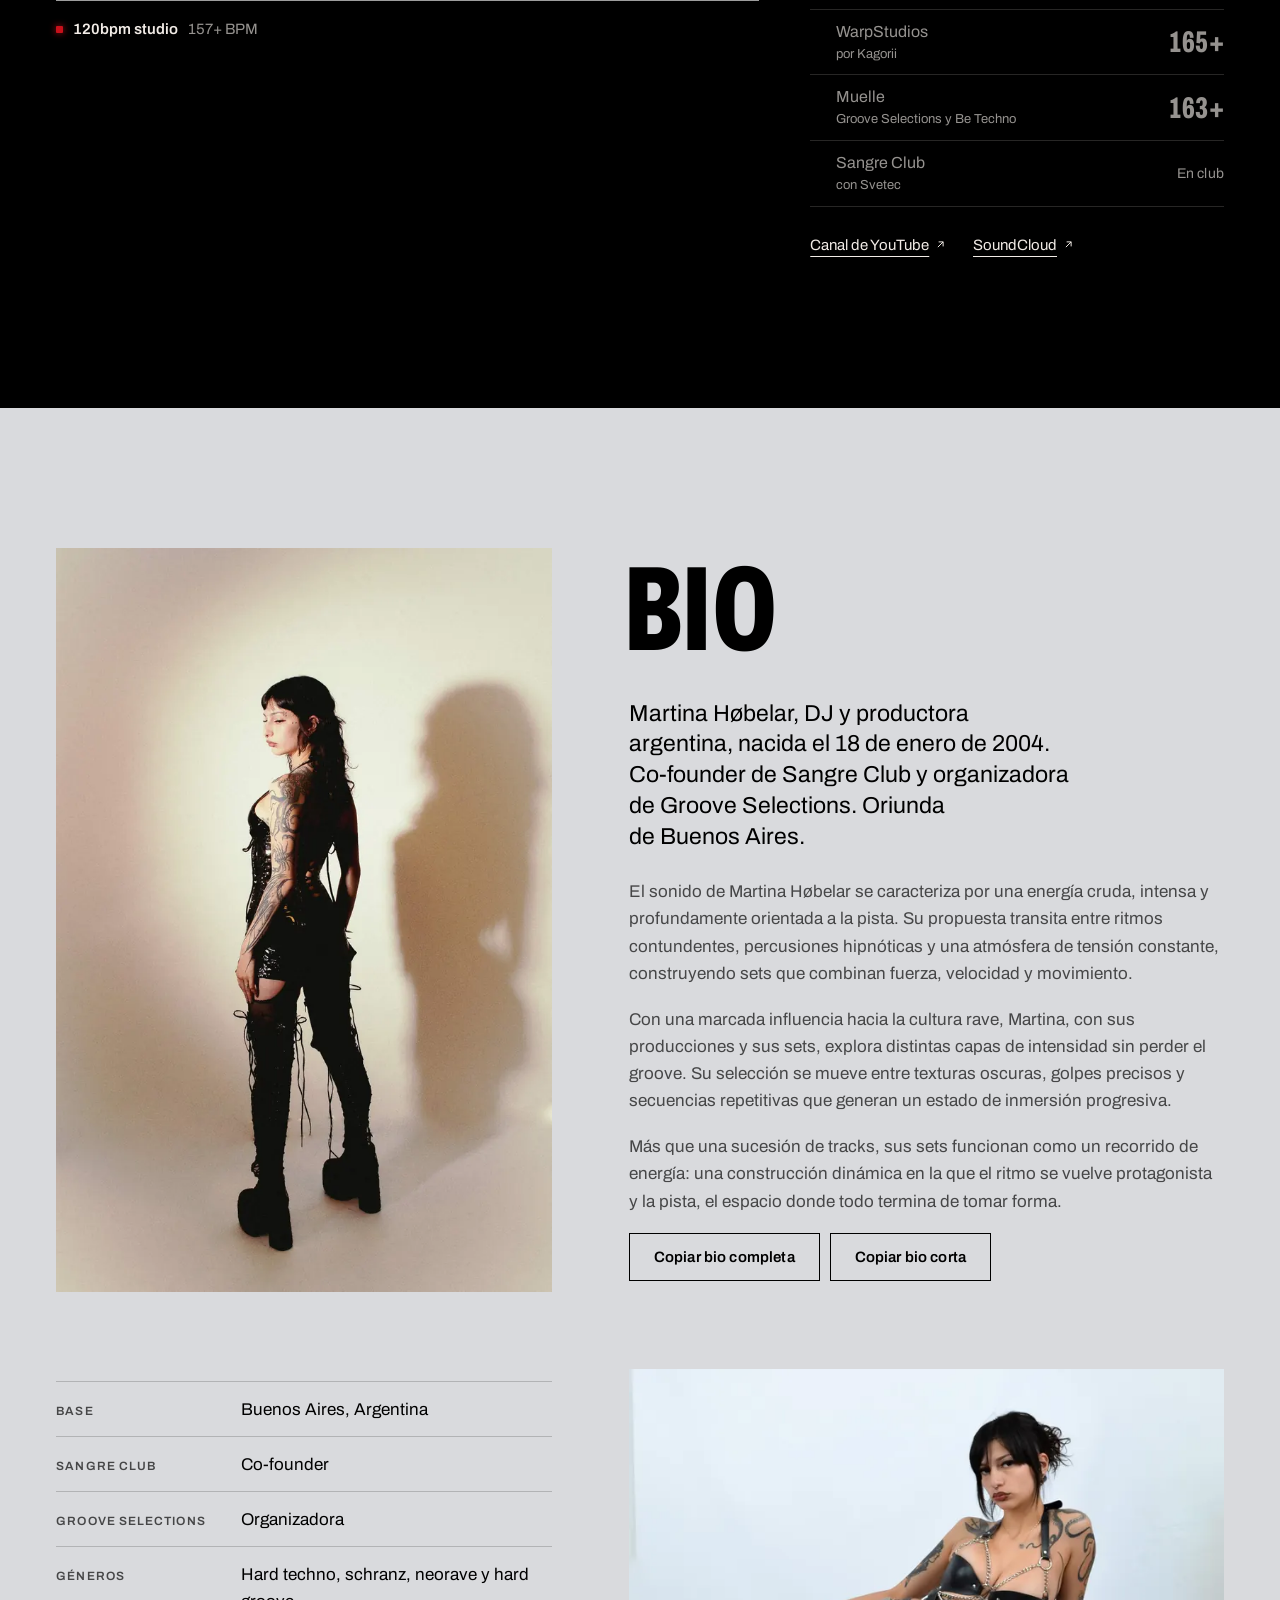
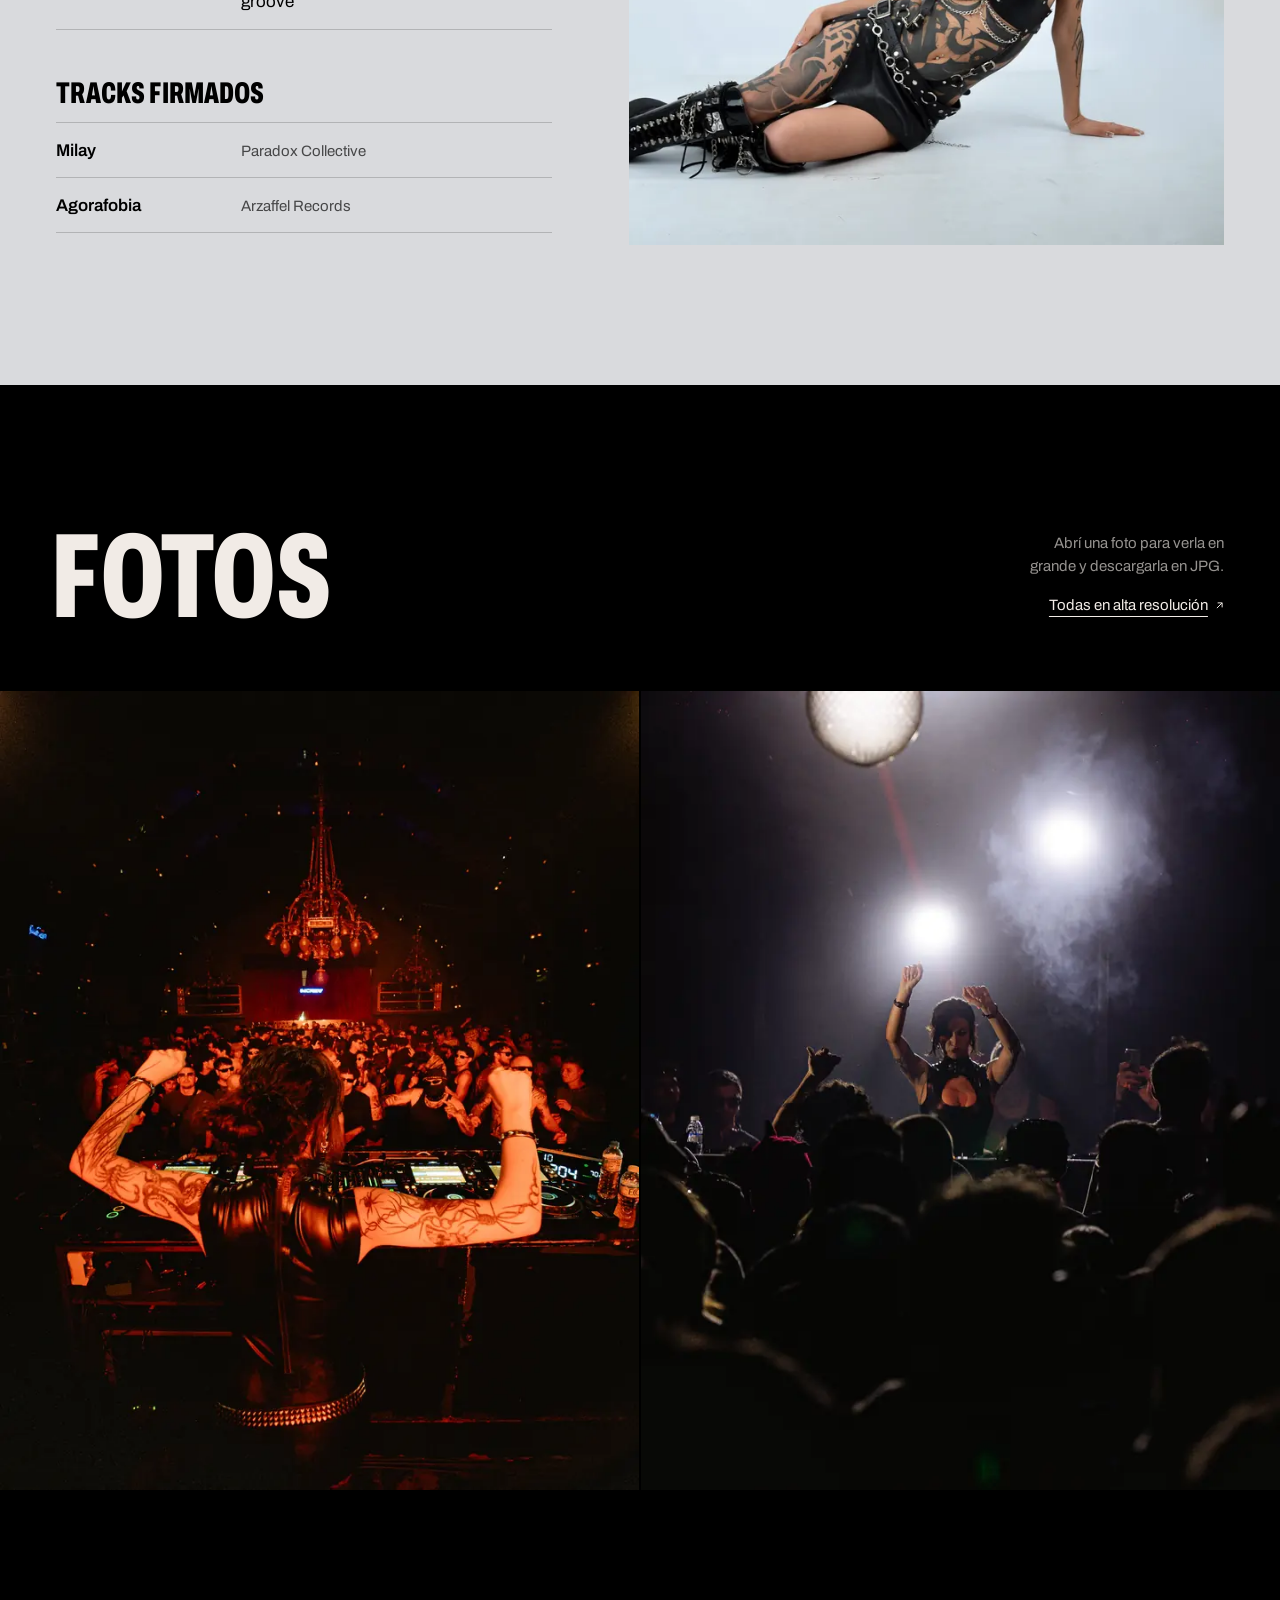
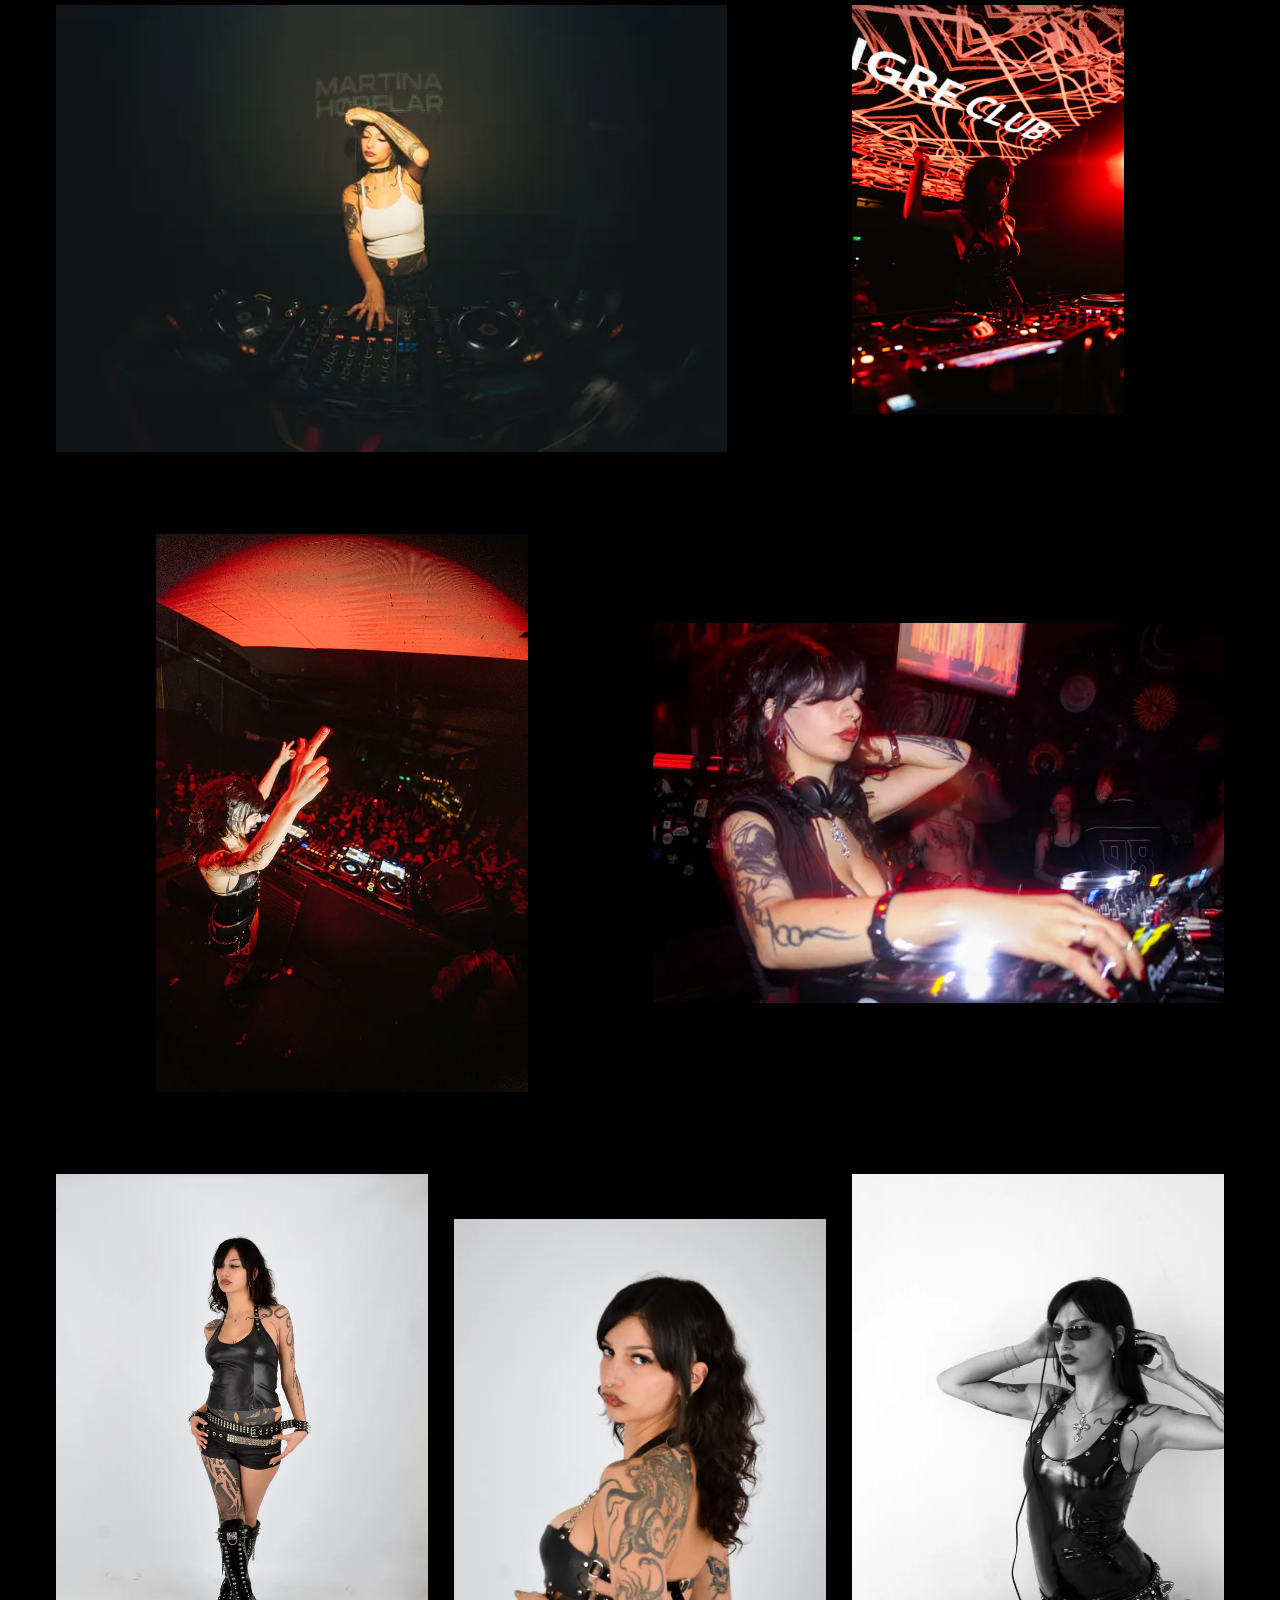
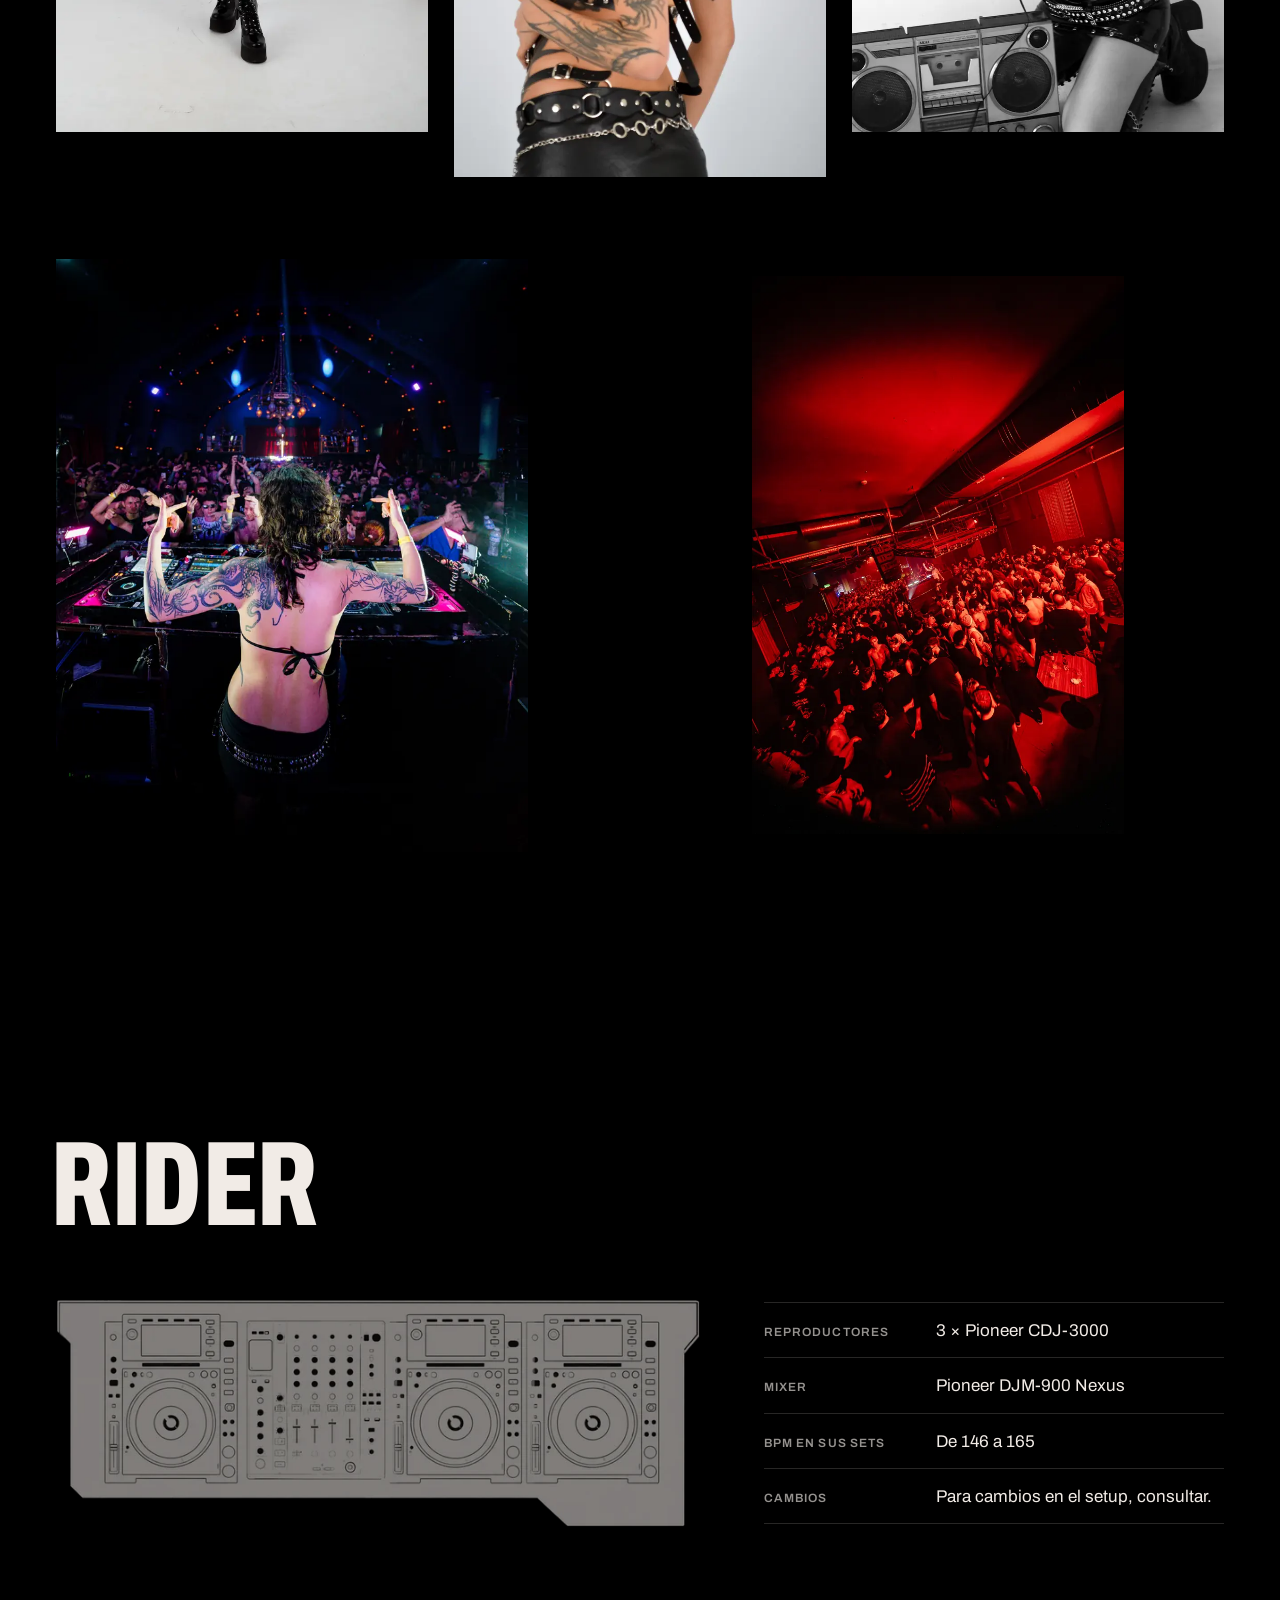
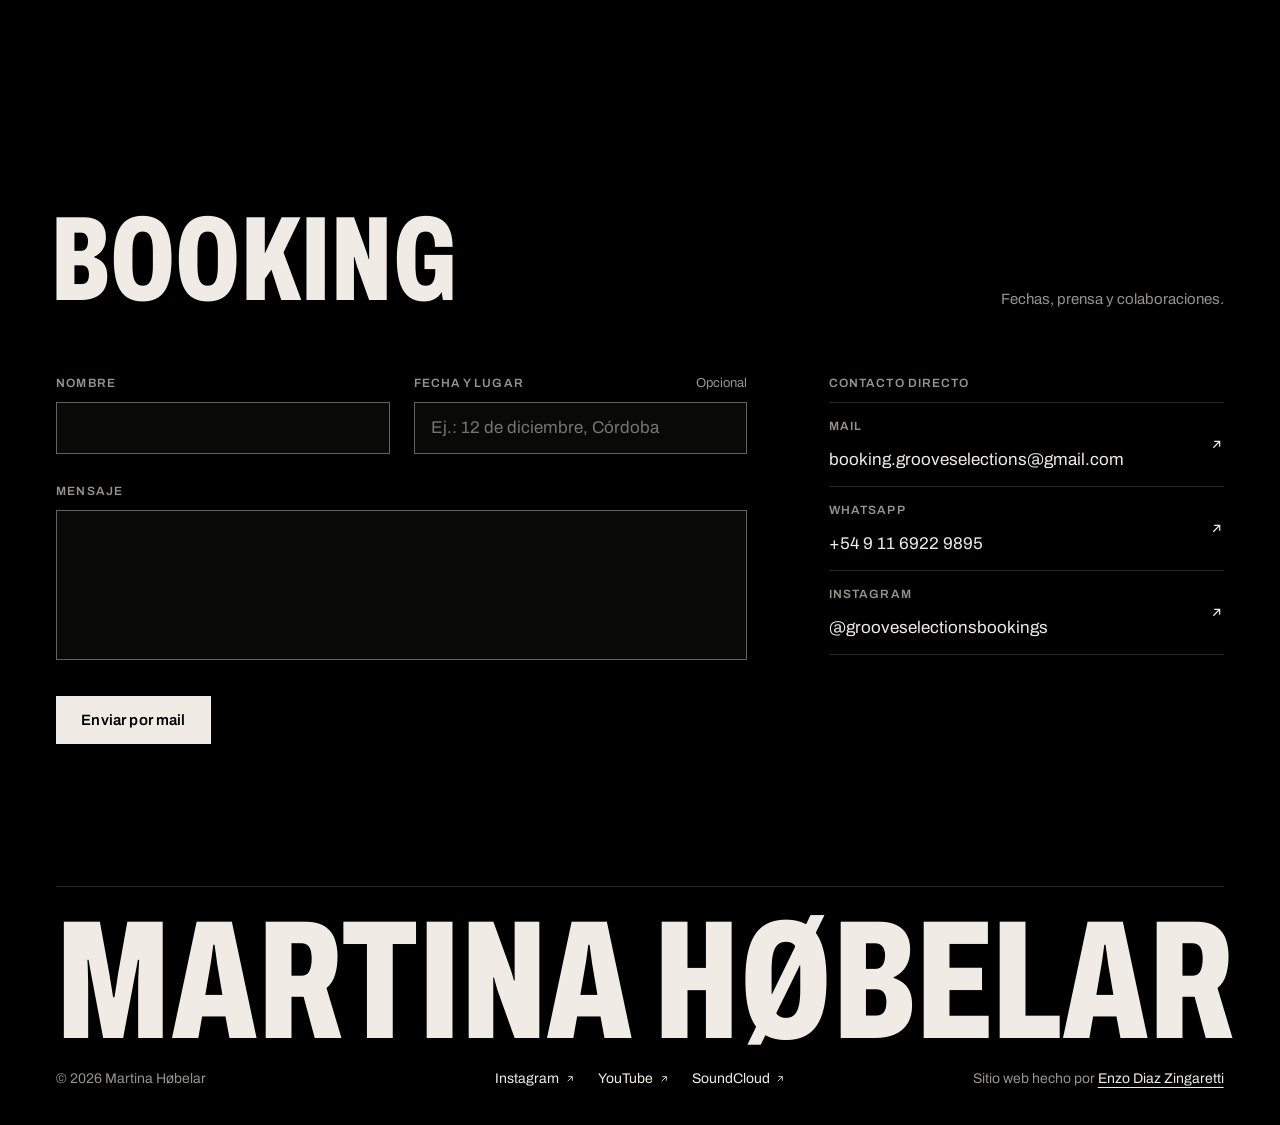
==== commit 1652508a: "fix: el rider pide CDJ-3000 Las tres reproductoras pasan de CDJ-2000 Nexus 2 a CDJ-3000. El mixer si" ====
--- a/index.html
+++ b/index.html
@@ -275,7 +275,7 @@
           </figure>
 
           <dl class="spec">
-            <div><dt>Reproductores</dt><dd>3&nbsp;×&nbsp;Pioneer <span class="sin-corte">CDJ-2000 Nexus 2</span></dd></div>
+            <div><dt>Reproductores</dt><dd>3&nbsp;×&nbsp;Pioneer <span class="sin-corte">CDJ-3000</span></dd></div>
             <div><dt>Mixer</dt><dd>Pioneer <span class="sin-corte">DJM-900 Nexus</span></dd></div>
             <div><dt>BPM en sus sets</dt><dd>De 146 a 165</dd></div>
             <div><dt>Cambios</dt><dd>Para cambios en el setup, consultar.</dd></div>
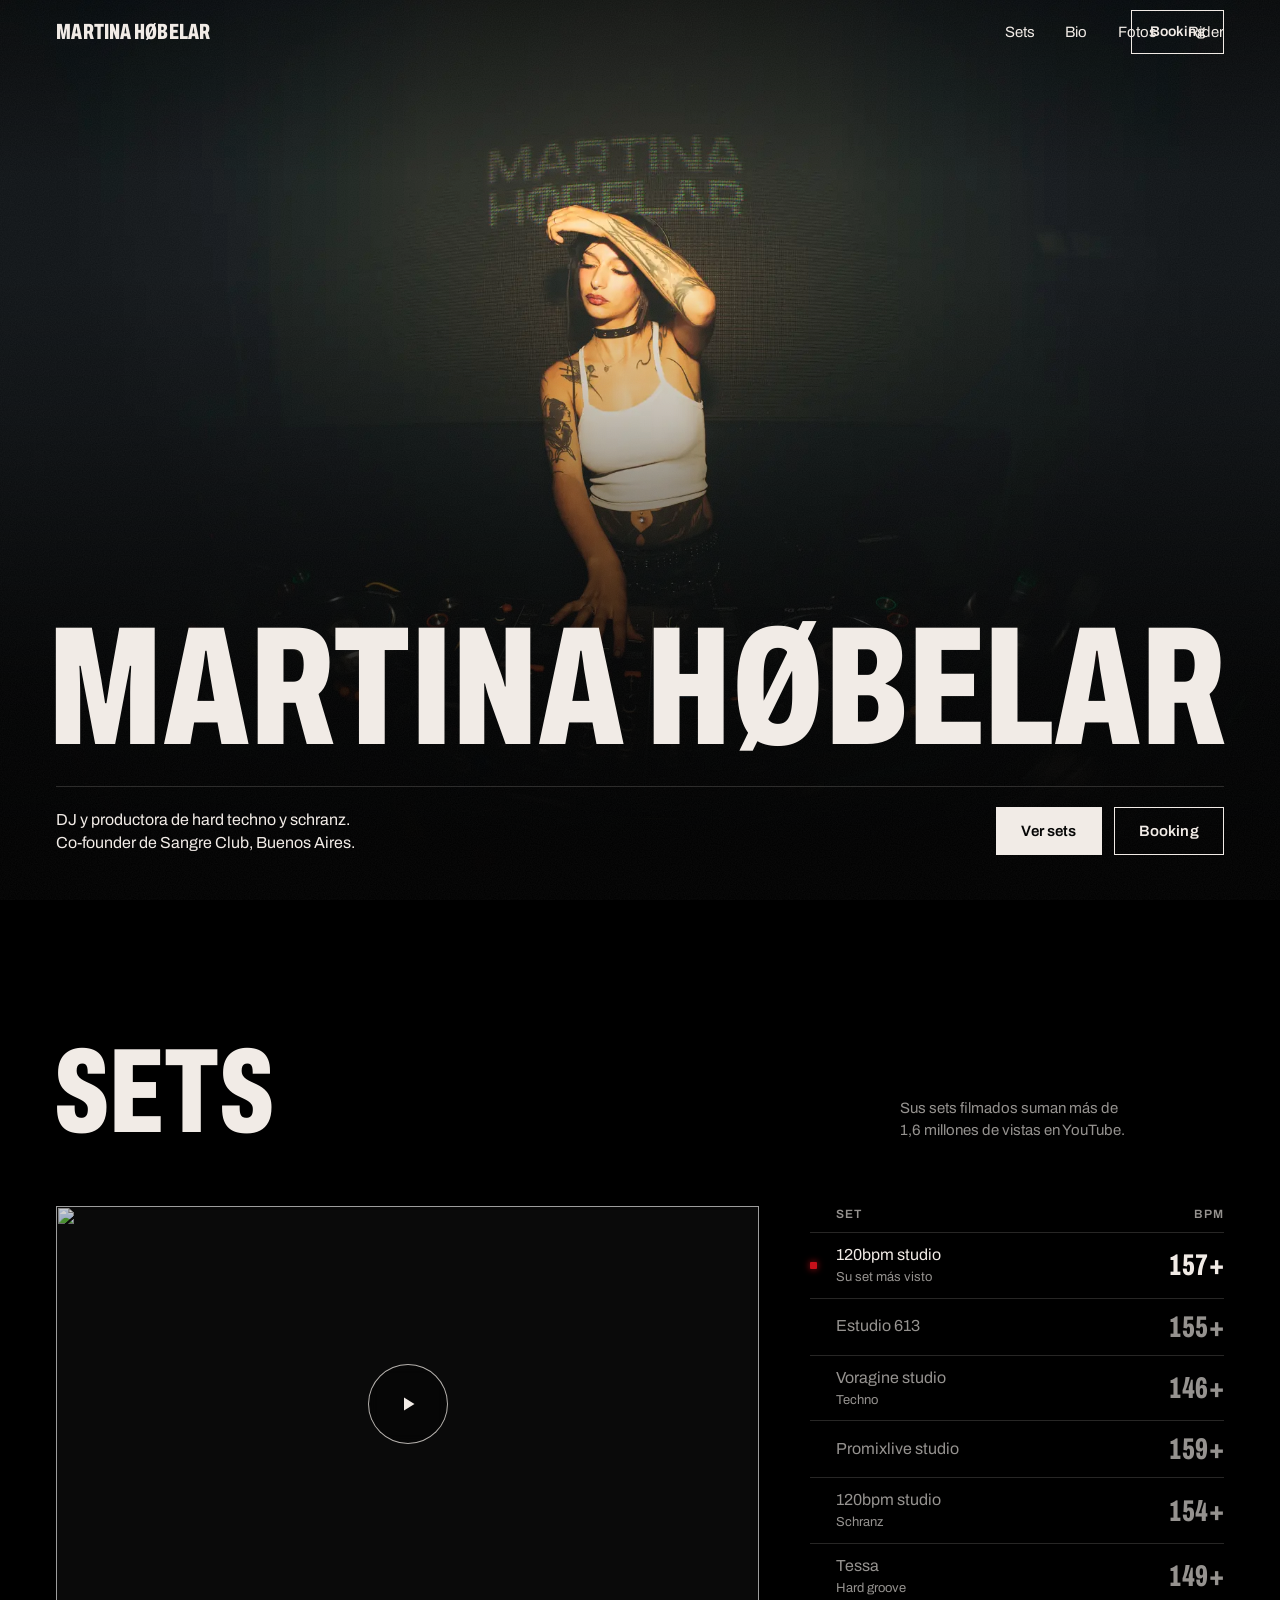
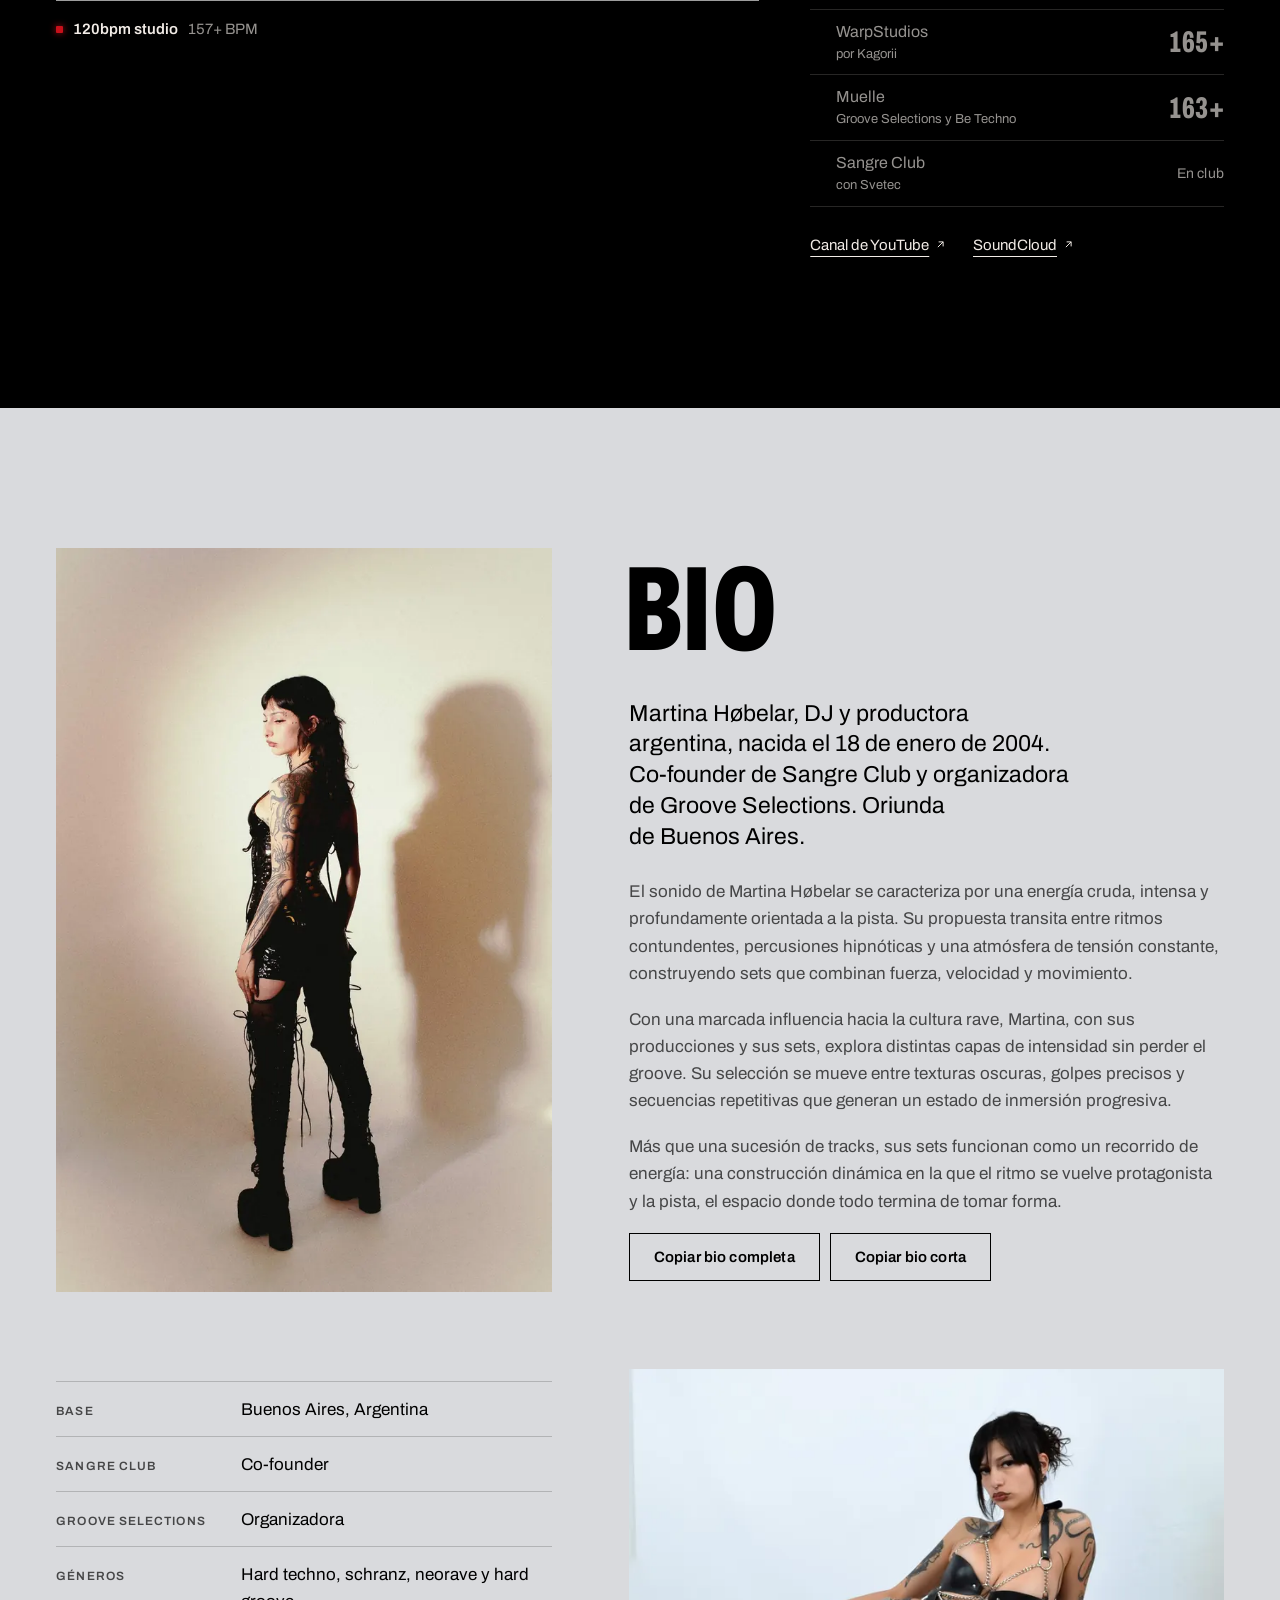
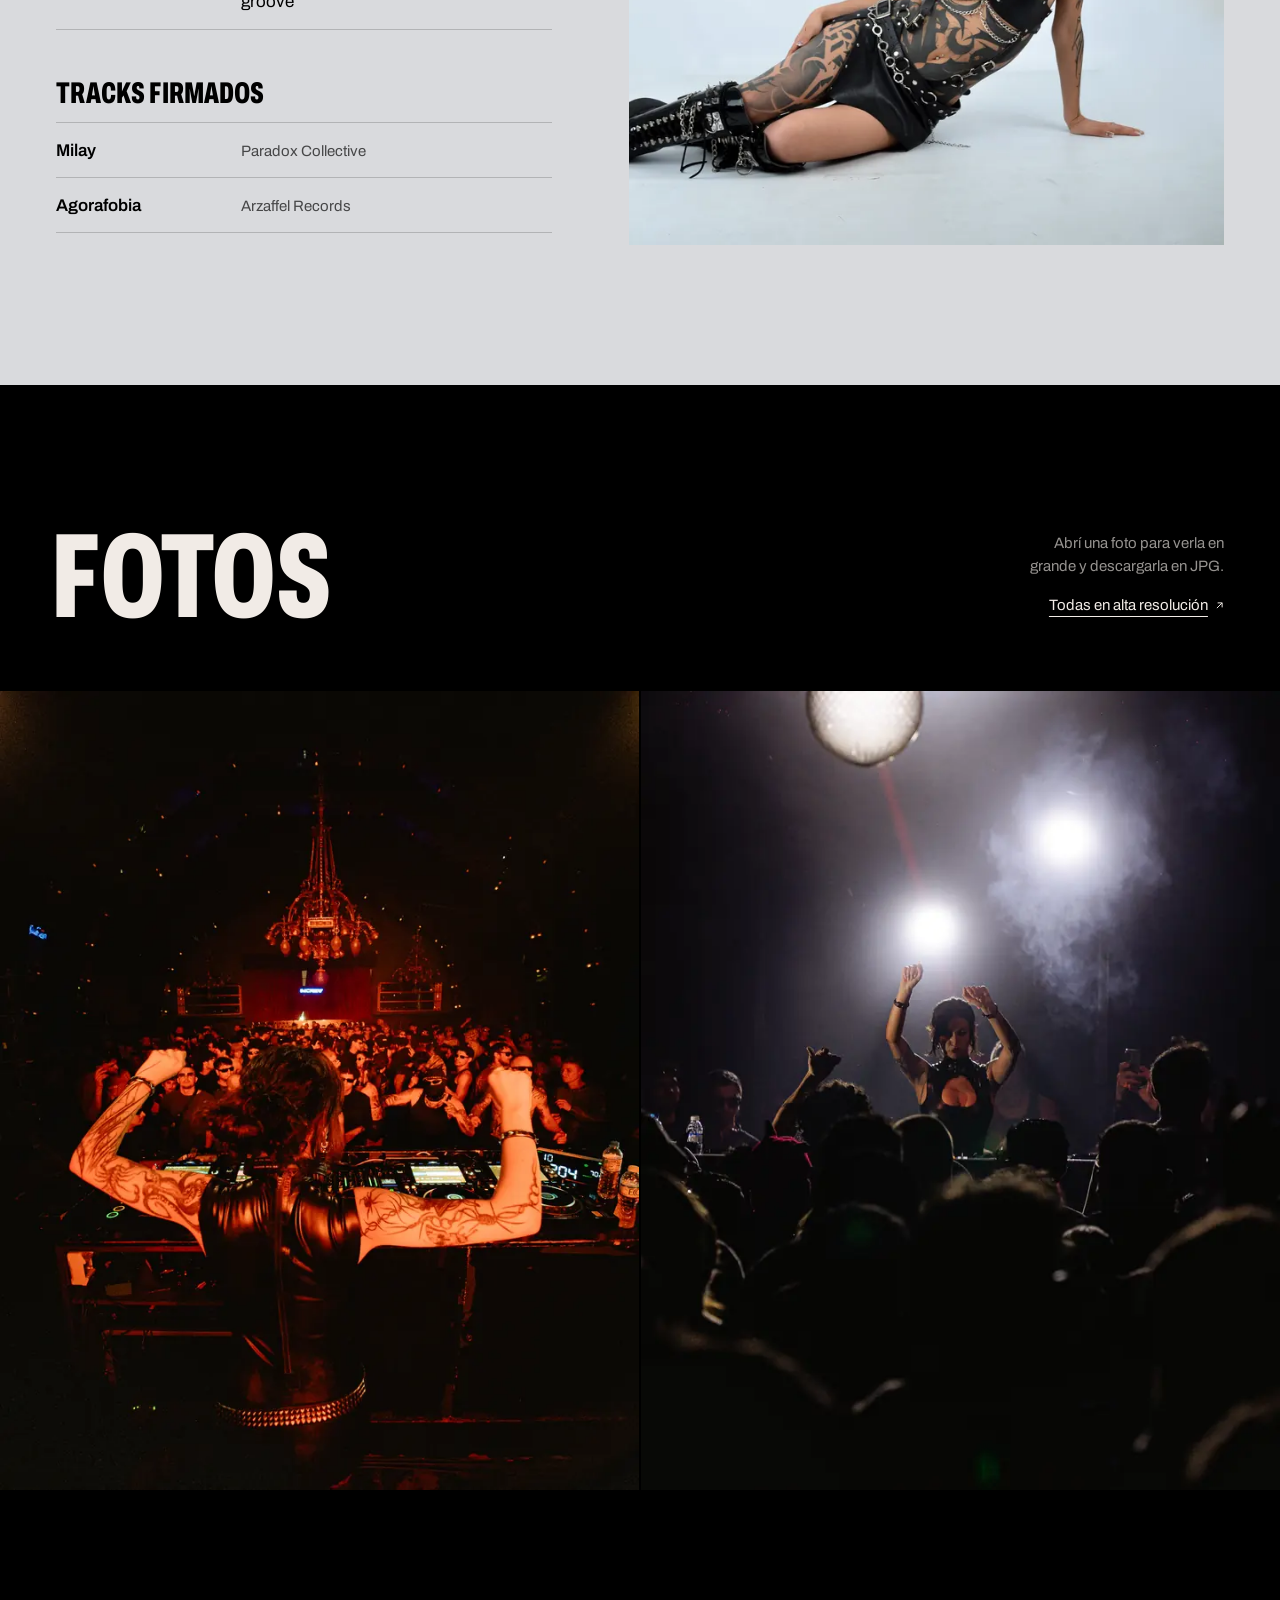
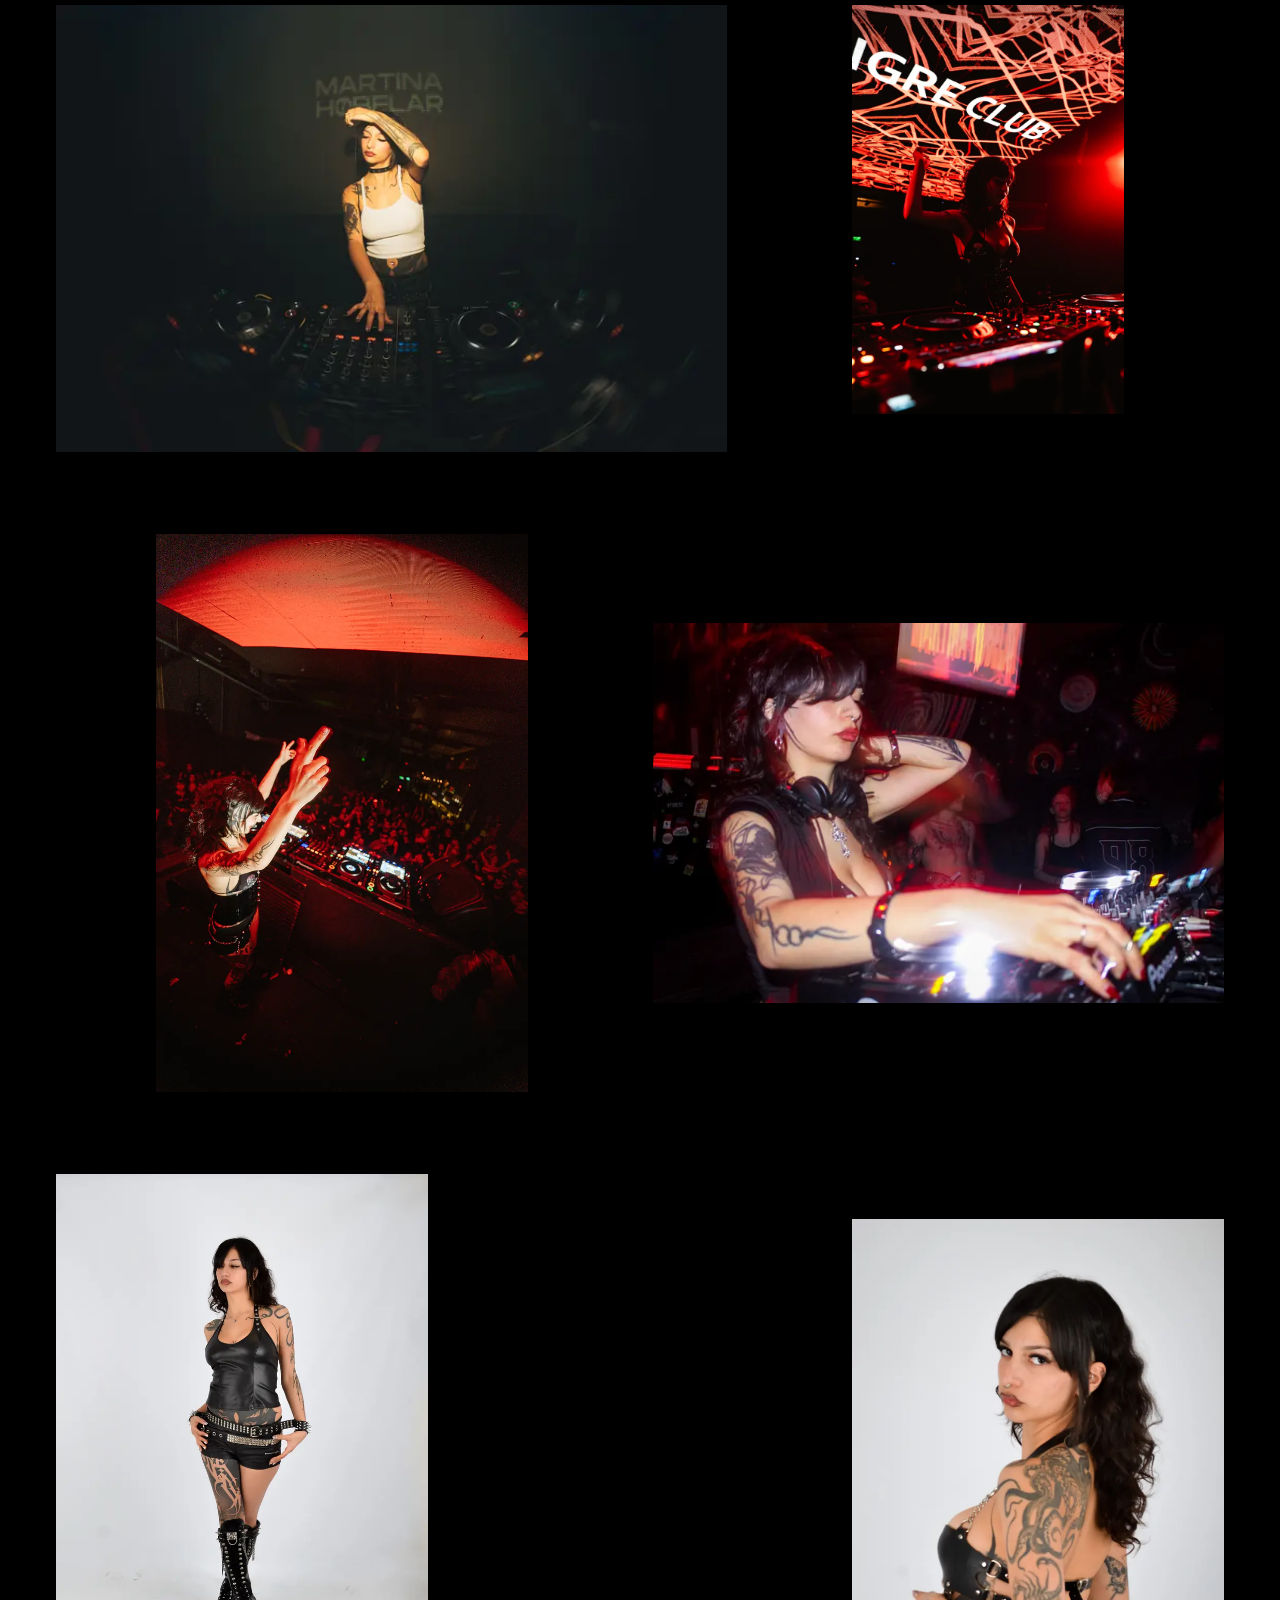
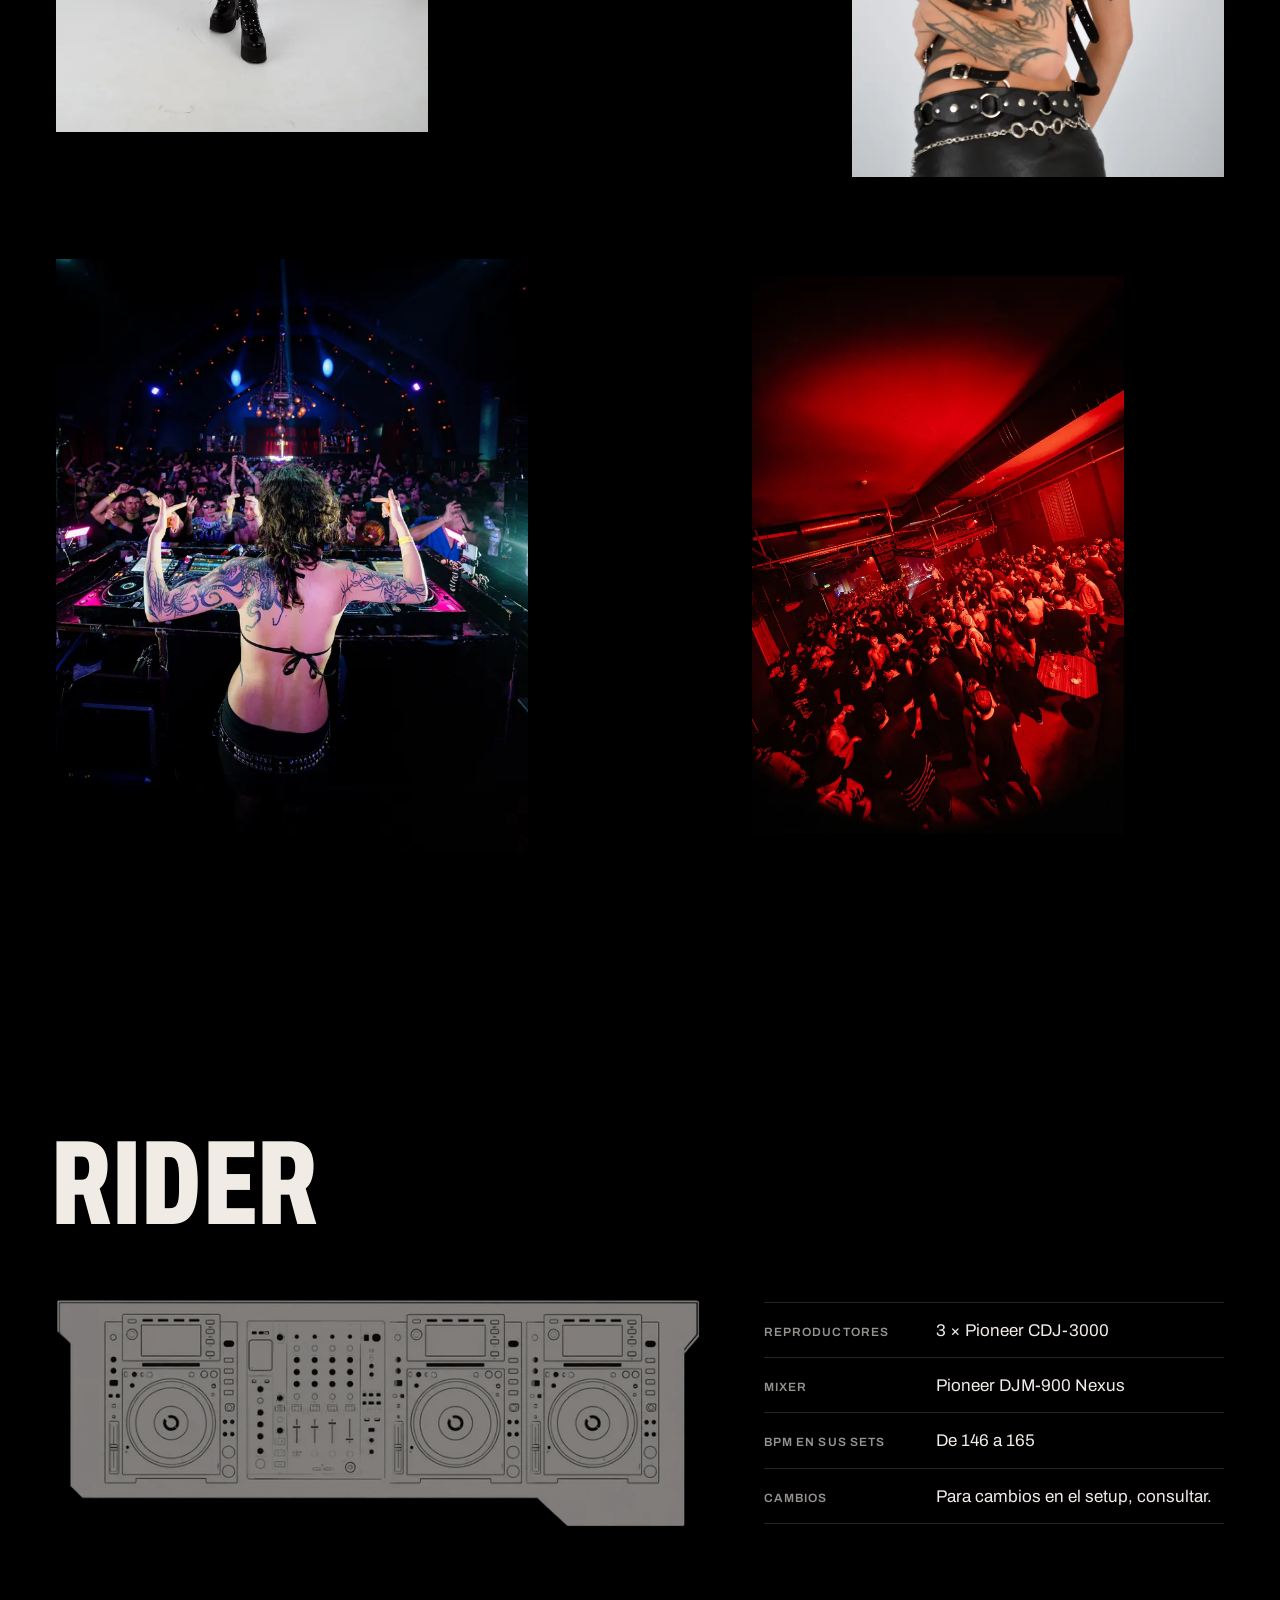
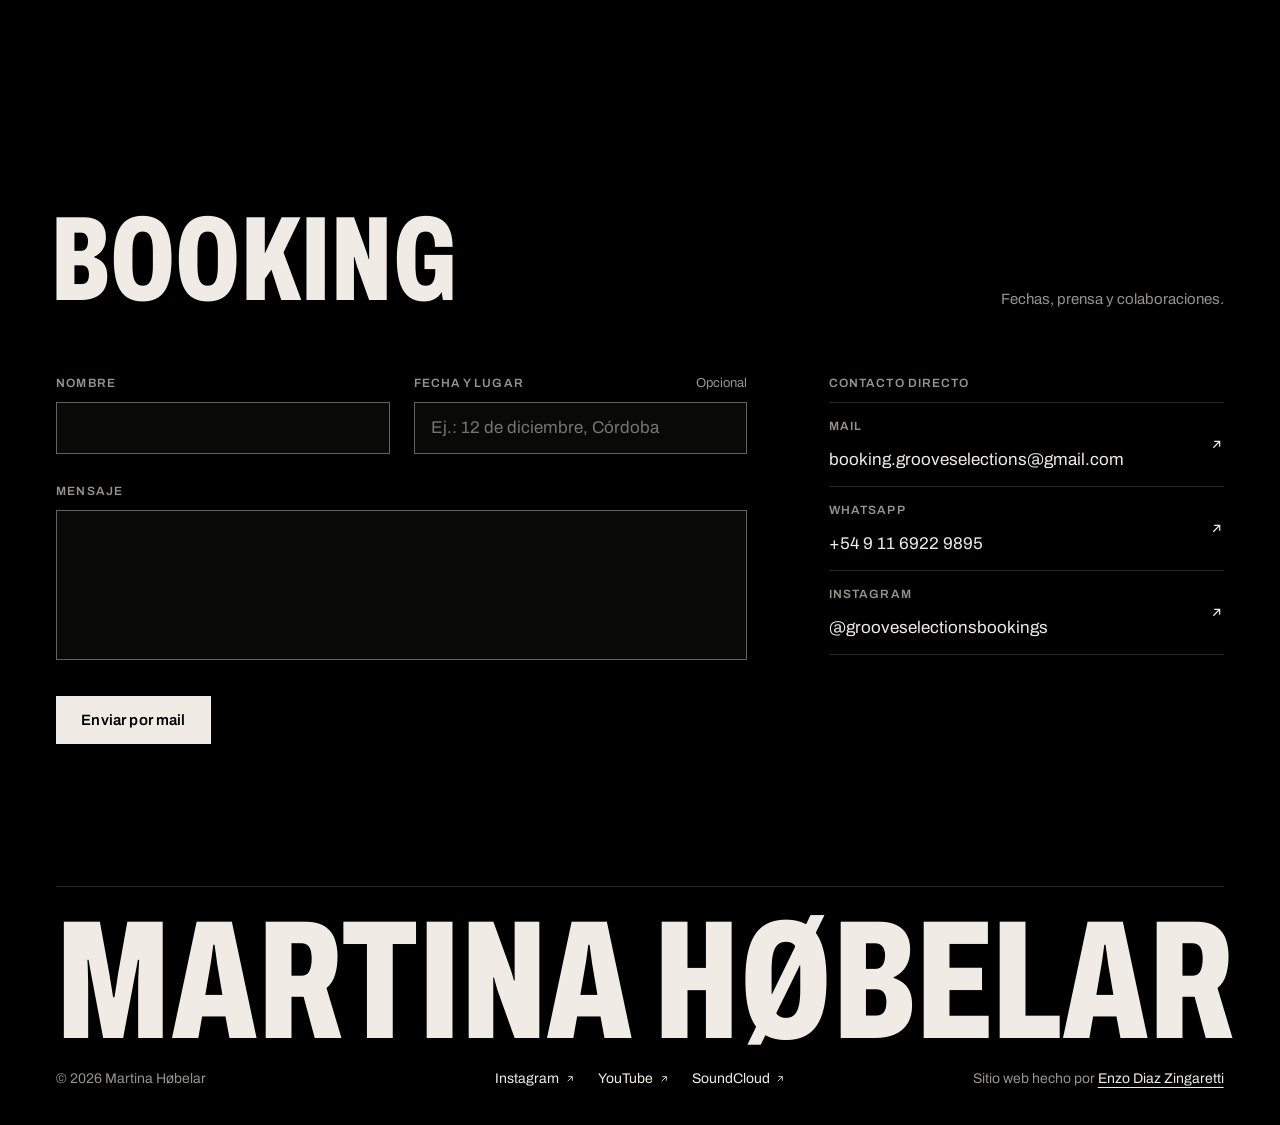
==== commit a136dead: "fix: saca la foto 07 del press kit Martina pidió quitar el retrato en blanco y negro con el radiogra" ====
--- a/index.html
+++ b/index.html
@@ -36,7 +36,7 @@
   <link rel="preload" href="fonts/archivo-latin.woff2" as="font" type="font/woff2" crossorigin />
   <link rel="preload" as="image" imagesrcset="img/hero-1.webp 1920w, img/hero-1-2880.webp 2880w" imagesizes="100vw" media="(min-width: 700px)" fetchpriority="high" />
   <link rel="preload" as="image" href="img/hero-1-m.webp" media="(max-width: 699px)" fetchpriority="high" />
-  <link rel="stylesheet" href="style.css?v=10" />
+  <link rel="stylesheet" href="style.css?v=11" />
 
   <script type="application/ld+json">
   {
@@ -255,7 +255,6 @@
           <li class="g-10"><button class="ph" type="button" data-tono="#503537" data-full="img/fotos/10-1800.webp" data-jpg="img/fotos/10.jpg"><img src="img/fotos/10-720.webp" srcset="img/fotos/10-720.webp 720w, img/fotos/10-1800.webp 1800w" sizes="(max-width: 699px) calc(100vw - 40px), min(45vw, 645px)" alt="Martina mezclando en primer plano, con luz roja" width="720" height="480" loading="lazy" decoding="async" /></button></li>
           <li class="g-04"><button class="ph" type="button" data-tono="#c7c6c6" data-full="img/fotos/04-1800.webp?v=2" data-jpg="img/fotos/04.jpg?v=2"><img src="img/fotos/04-720.webp?v=2" srcset="img/fotos/04-720.webp?v=2 720w, img/fotos/04-1800.webp?v=2 1365w" sizes="(max-width: 699px) calc(50vw - 26px), min(29vw, 420px)" alt="Retrato de estudio de Martina de pie, con top de cuero y botas" width="720" height="1080" loading="lazy" decoding="async" /></button></li>
           <li class="g-11"><button class="ph" type="button" data-tono="#aba29d" data-full="img/fotos/11-1800.webp" data-jpg="img/fotos/11.jpg"><img src="img/fotos/11-720.webp" srcset="img/fotos/11-720.webp 720w, img/fotos/11-1800.webp 1365w" sizes="(max-width: 699px) calc(50vw - 26px), min(29vw, 420px)" alt="Retrato de estudio de Martina, de espaldas, con los tatuajes a la vista" width="720" height="1080" loading="lazy" decoding="async" /></button></li>
-          <li class="g-07"><button class="ph" type="button" data-tono="#acacac" data-full="img/fotos/07-1800.webp?v=2" data-jpg="img/fotos/07.jpg?v=2"><img src="img/fotos/07-720.webp?v=2" srcset="img/fotos/07-720.webp?v=2 720w, img/fotos/07-1800.webp?v=2 1800w" sizes="(max-width: 699px) calc(100vw - 40px), min(29vw, 420px)" alt="Retrato de estudio de Martina en blanco y negro, con vestido de látex y un radiograbador" width="720" height="1080" loading="lazy" decoding="async" /></button></li>
           <li class="g-09"><button class="ph" type="button" data-tono="#1c1721" data-full="img/fotos/09-1800.webp" data-jpg="img/fotos/09.jpg"><img src="img/fotos/09-720.webp" srcset="img/fotos/09-720.webp 720w, img/fotos/09-1800.webp 1652w" sizes="(max-width: 699px) calc(50vw - 26px), min(37vw, 535px)" alt="Martina de espaldas frente a un salón lleno" width="720" height="906" loading="lazy" decoding="async" /></button></li>
           <li class="g-08"><button class="ph" type="button" data-tono="#4a0505" data-full="img/fotos/08-1800.webp" data-jpg="img/fotos/08.jpg"><img src="img/fotos/08-720.webp" srcset="img/fotos/08-720.webp 720w, img/fotos/08-1800.webp 1365w" sizes="(max-width: 699px) calc(50vw - 26px), min(29vw, 420px)" alt="La pista de Sangre Club llena, con luz roja" width="720" height="1080" loading="lazy" decoding="async" /></button></li>
         </ul>
--- a/style.css
+++ b/style.css
@@ -847,8 +847,7 @@
 .g-12 { grid-column: 2 / 6; }
 .g-10 { grid-column: 7 / 13; align-self: center; }
 .g-04 { grid-column: 1 / 5; }
-.g-11 { grid-column: 5 / 9; margin-top: 12%; }
-.g-07 { grid-column: 9 / 13; }
+.g-11 { grid-column: 9 / 13; margin-top: 12%; }
 .g-09 { grid-column: 1 / 6; }
 .g-08 { grid-column: 8 / 12; align-self: center; }
 
@@ -1242,8 +1241,7 @@
   }
   /* de a una a todo el ancho, de a dos escalonadas */
   .grid > .g-01,
-  .grid > .g-10,
-  .grid > .g-07 { grid-column: 1 / -1; }
+  .grid > .g-10 { grid-column: 1 / -1; }
   .grid > .g-12,
   .grid > .g-11,
   .grid > .g-08 { margin-top: 32%; }
